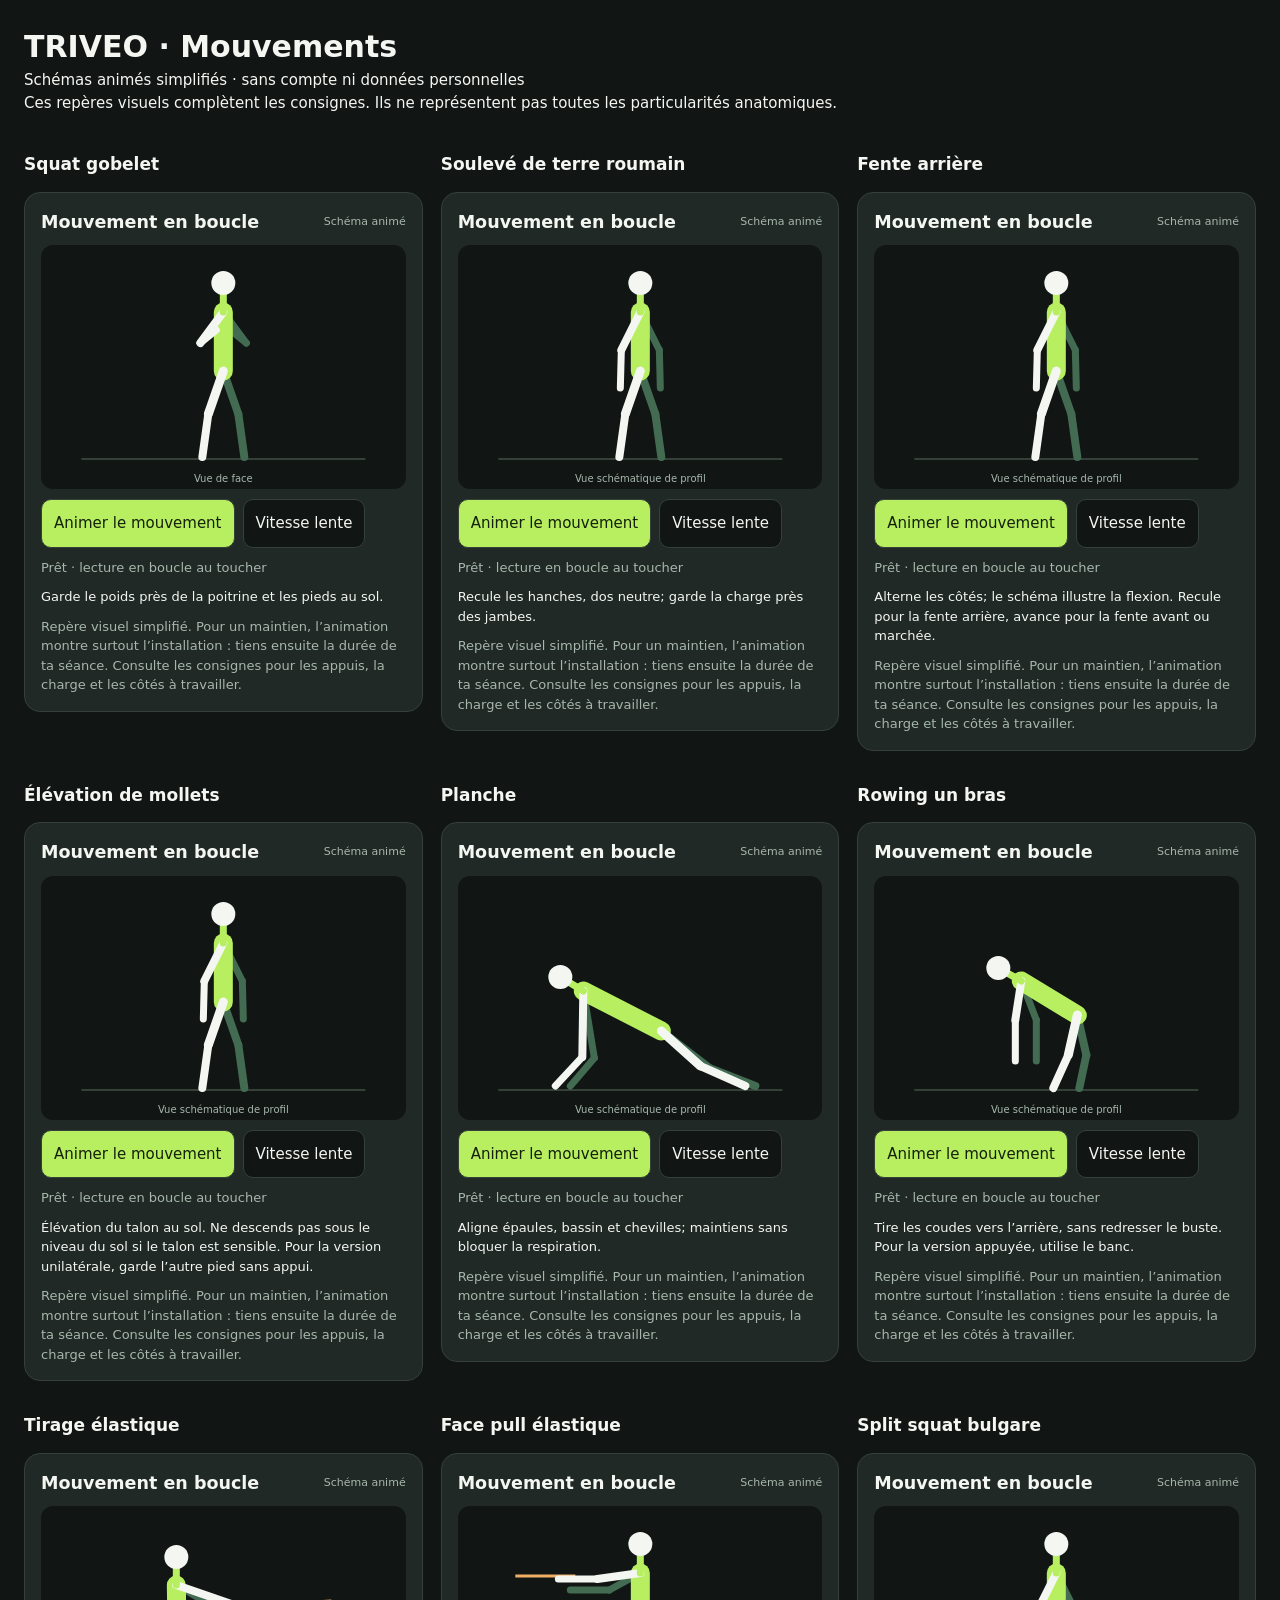
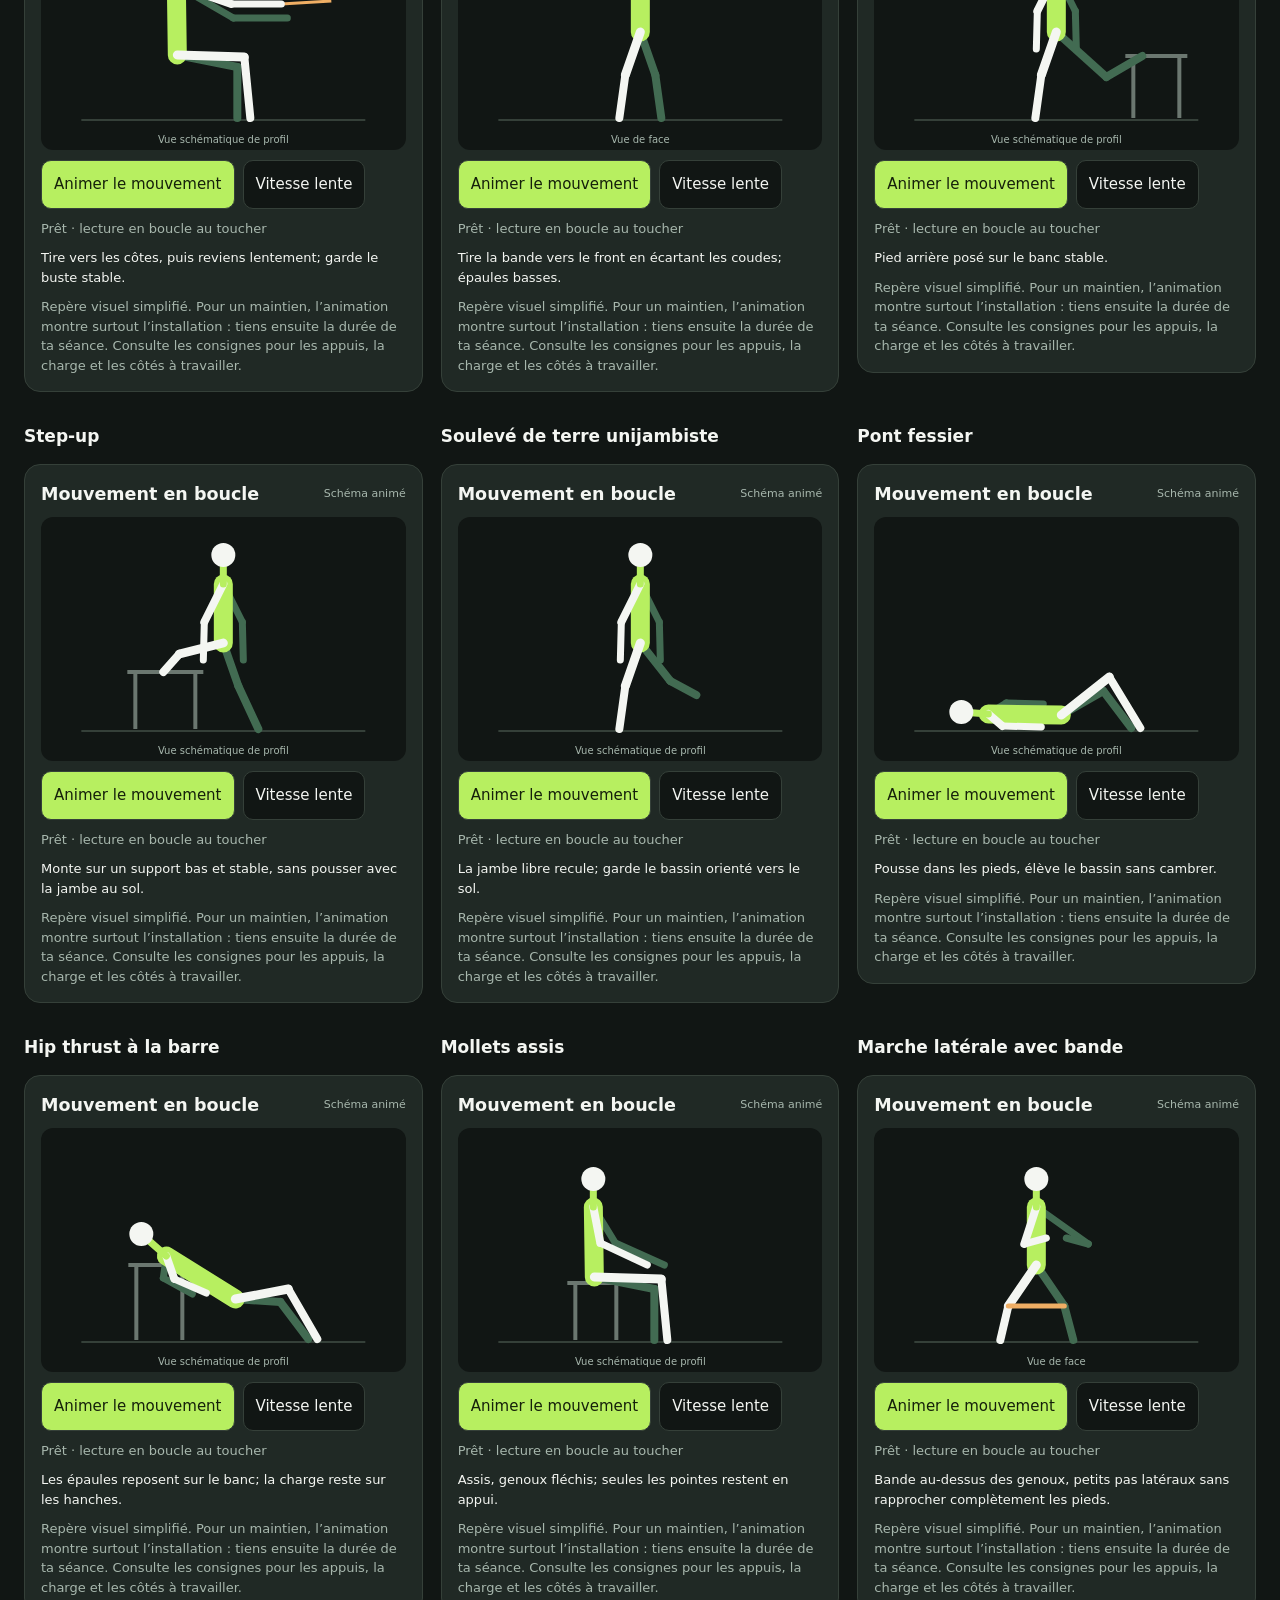
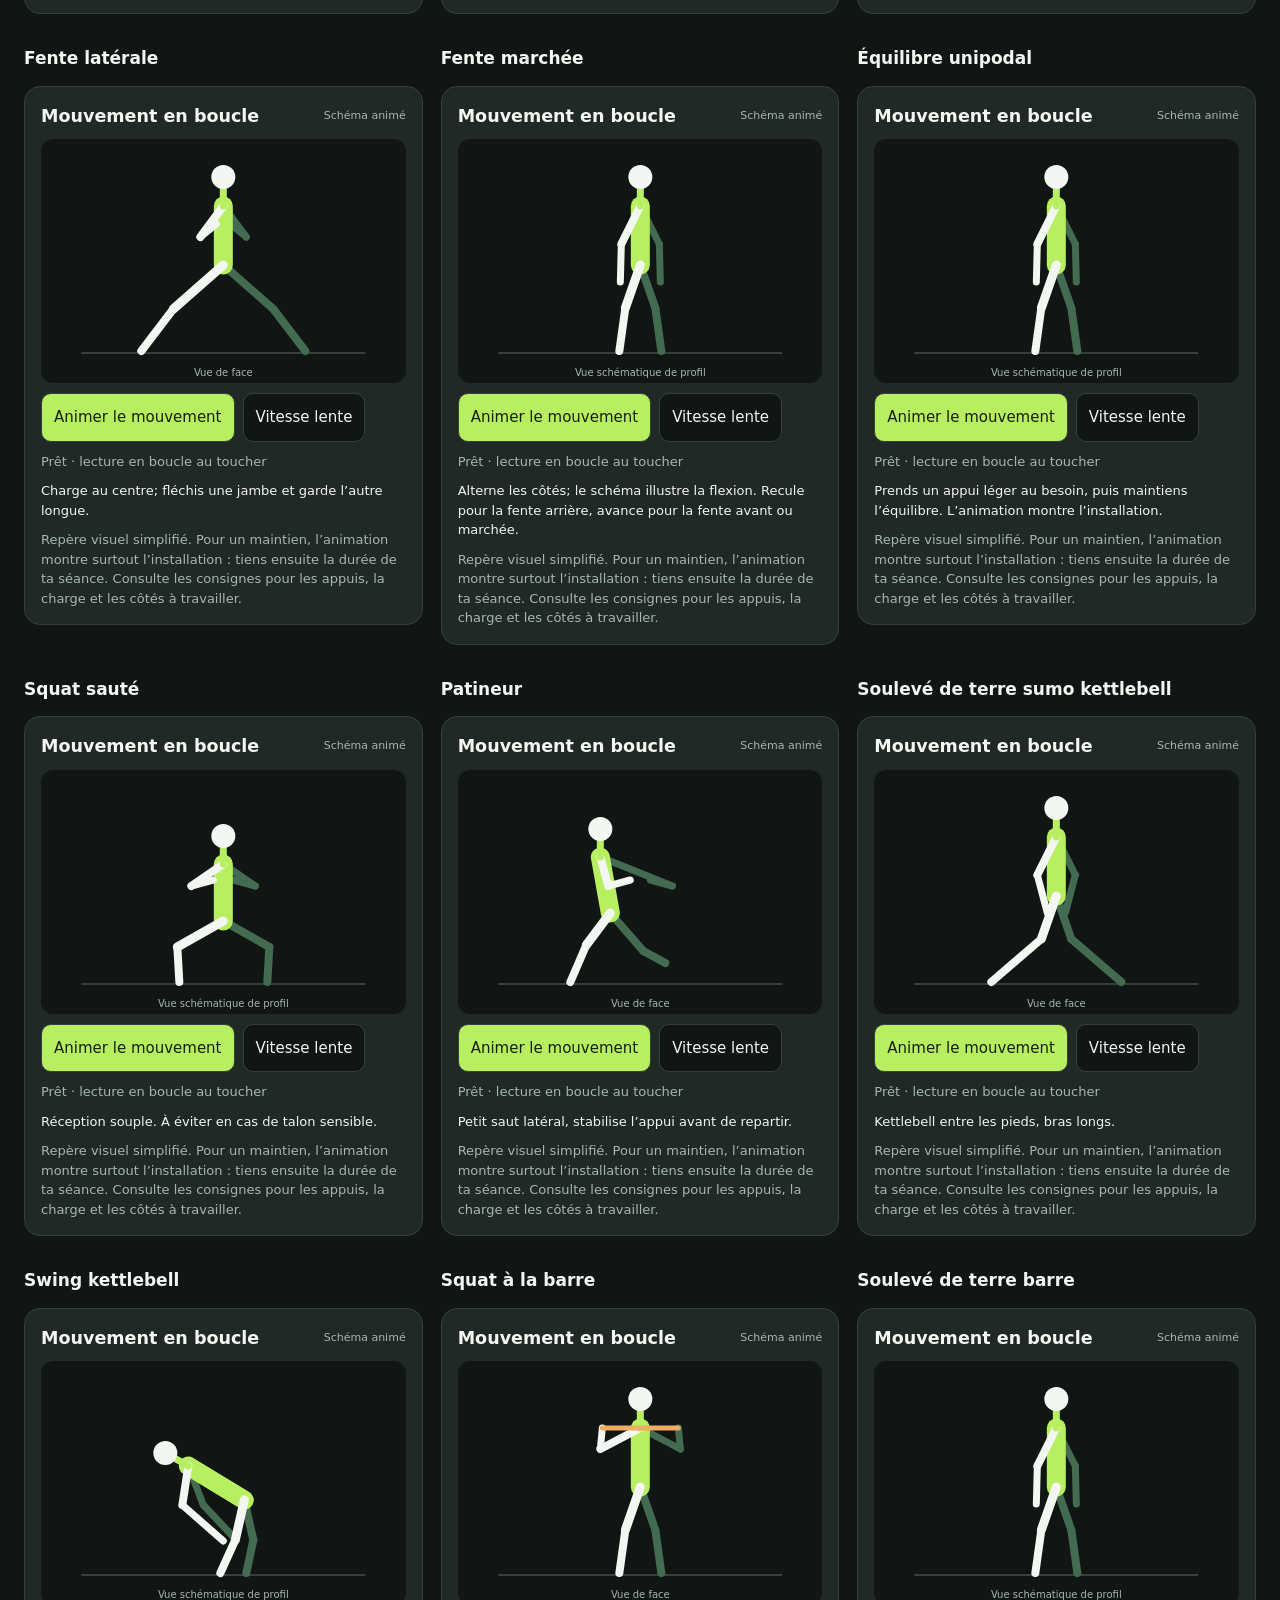
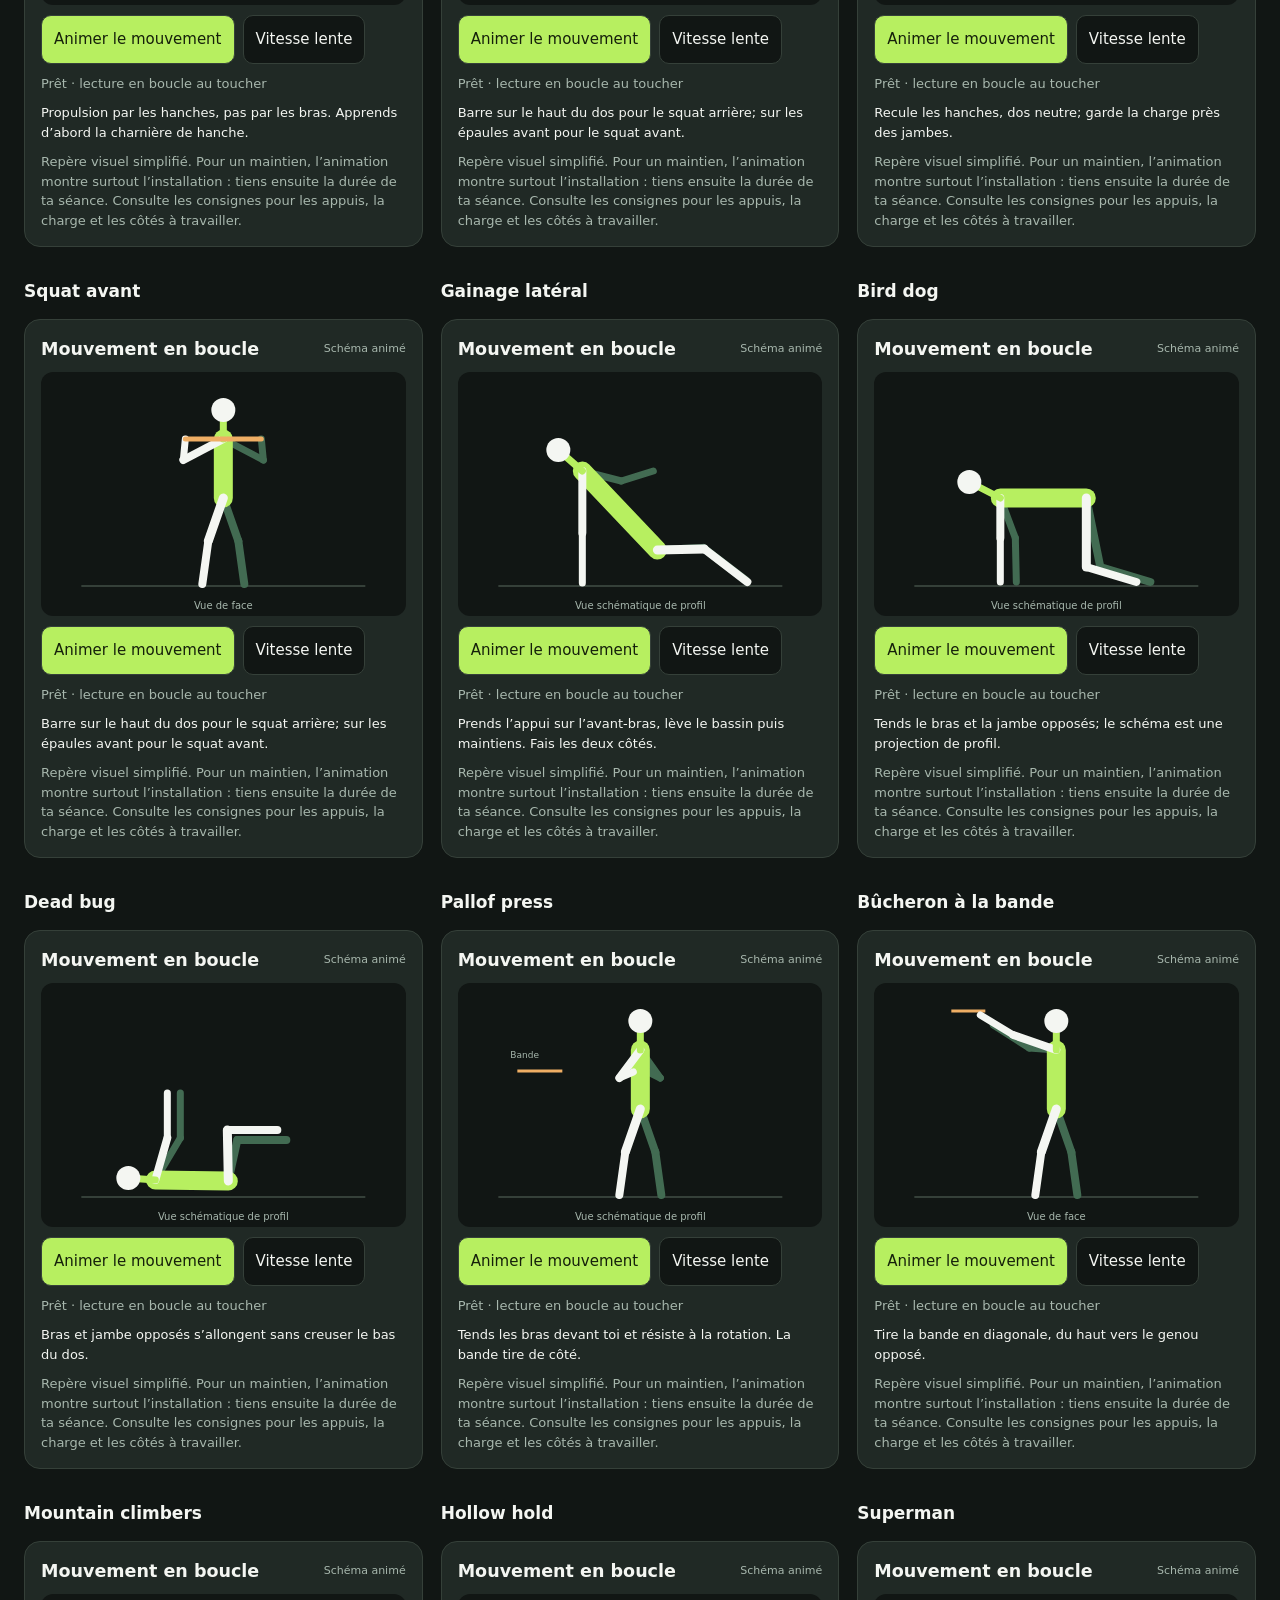
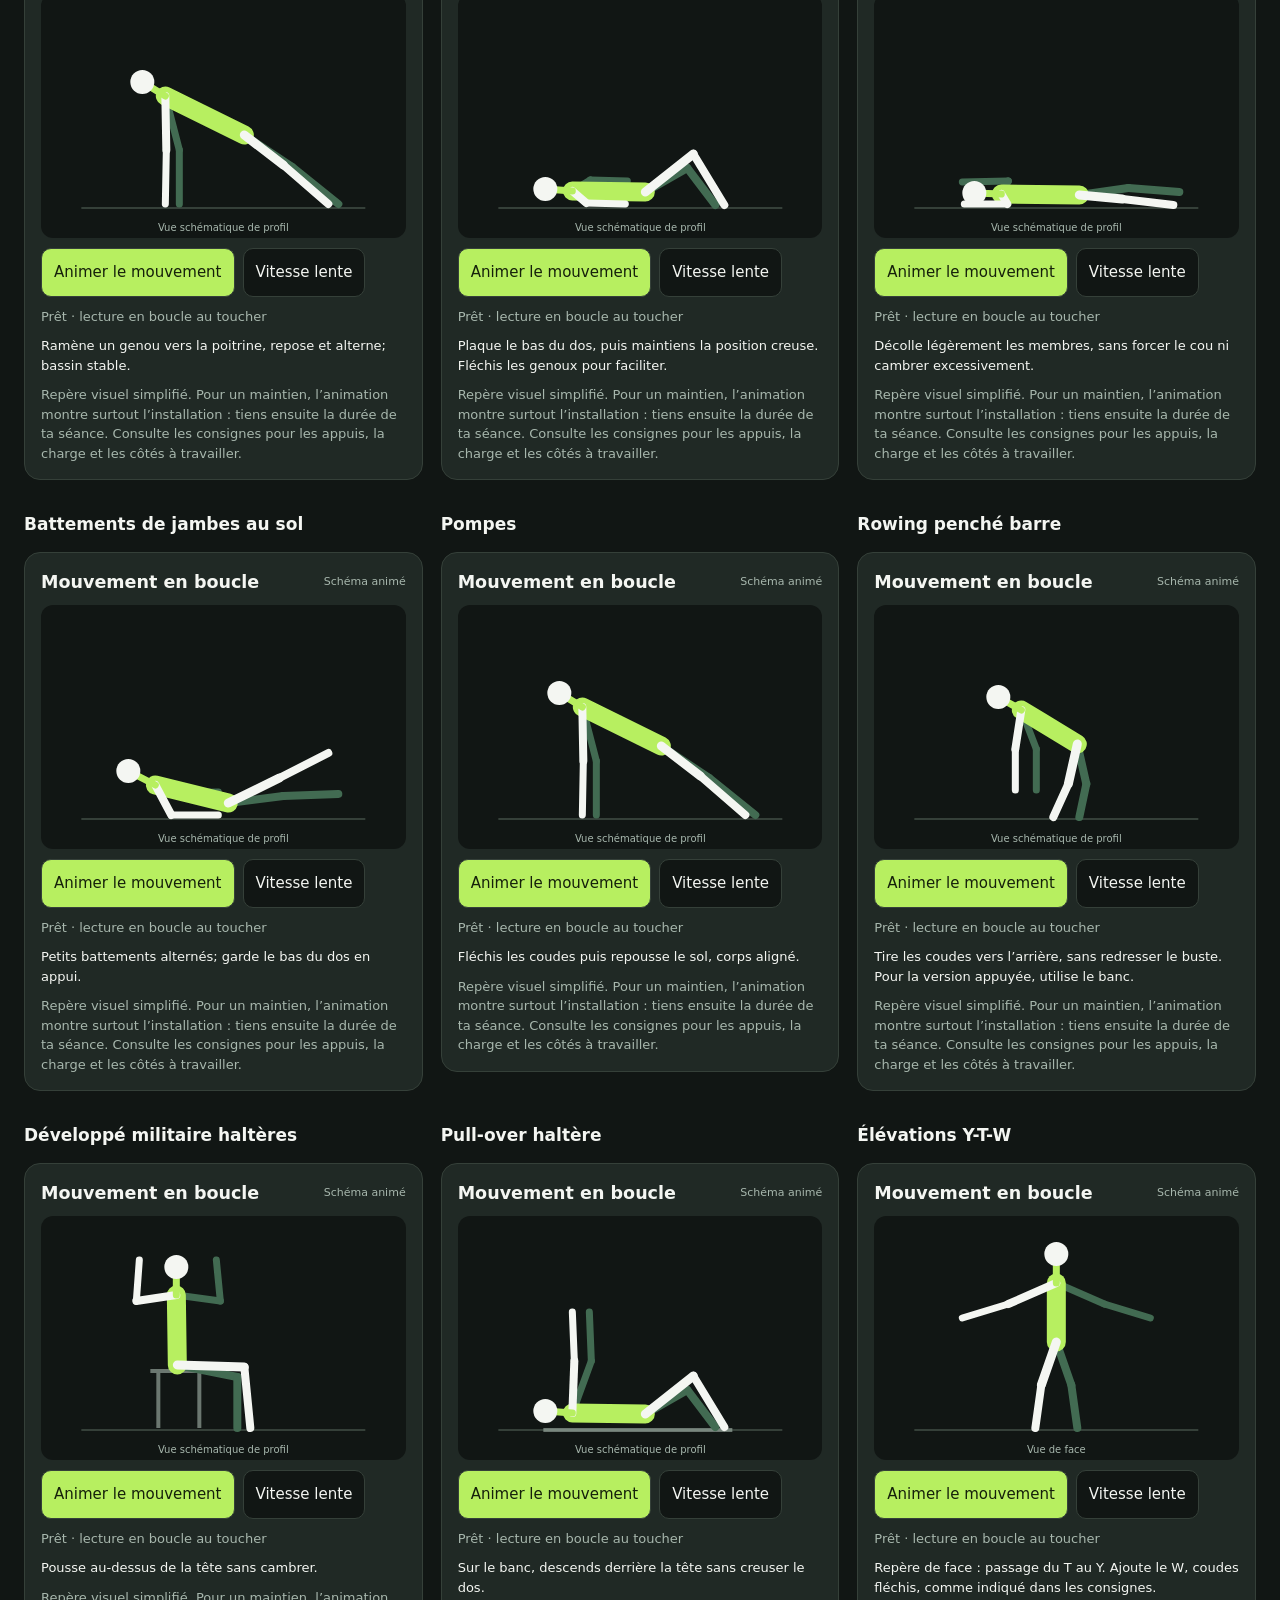
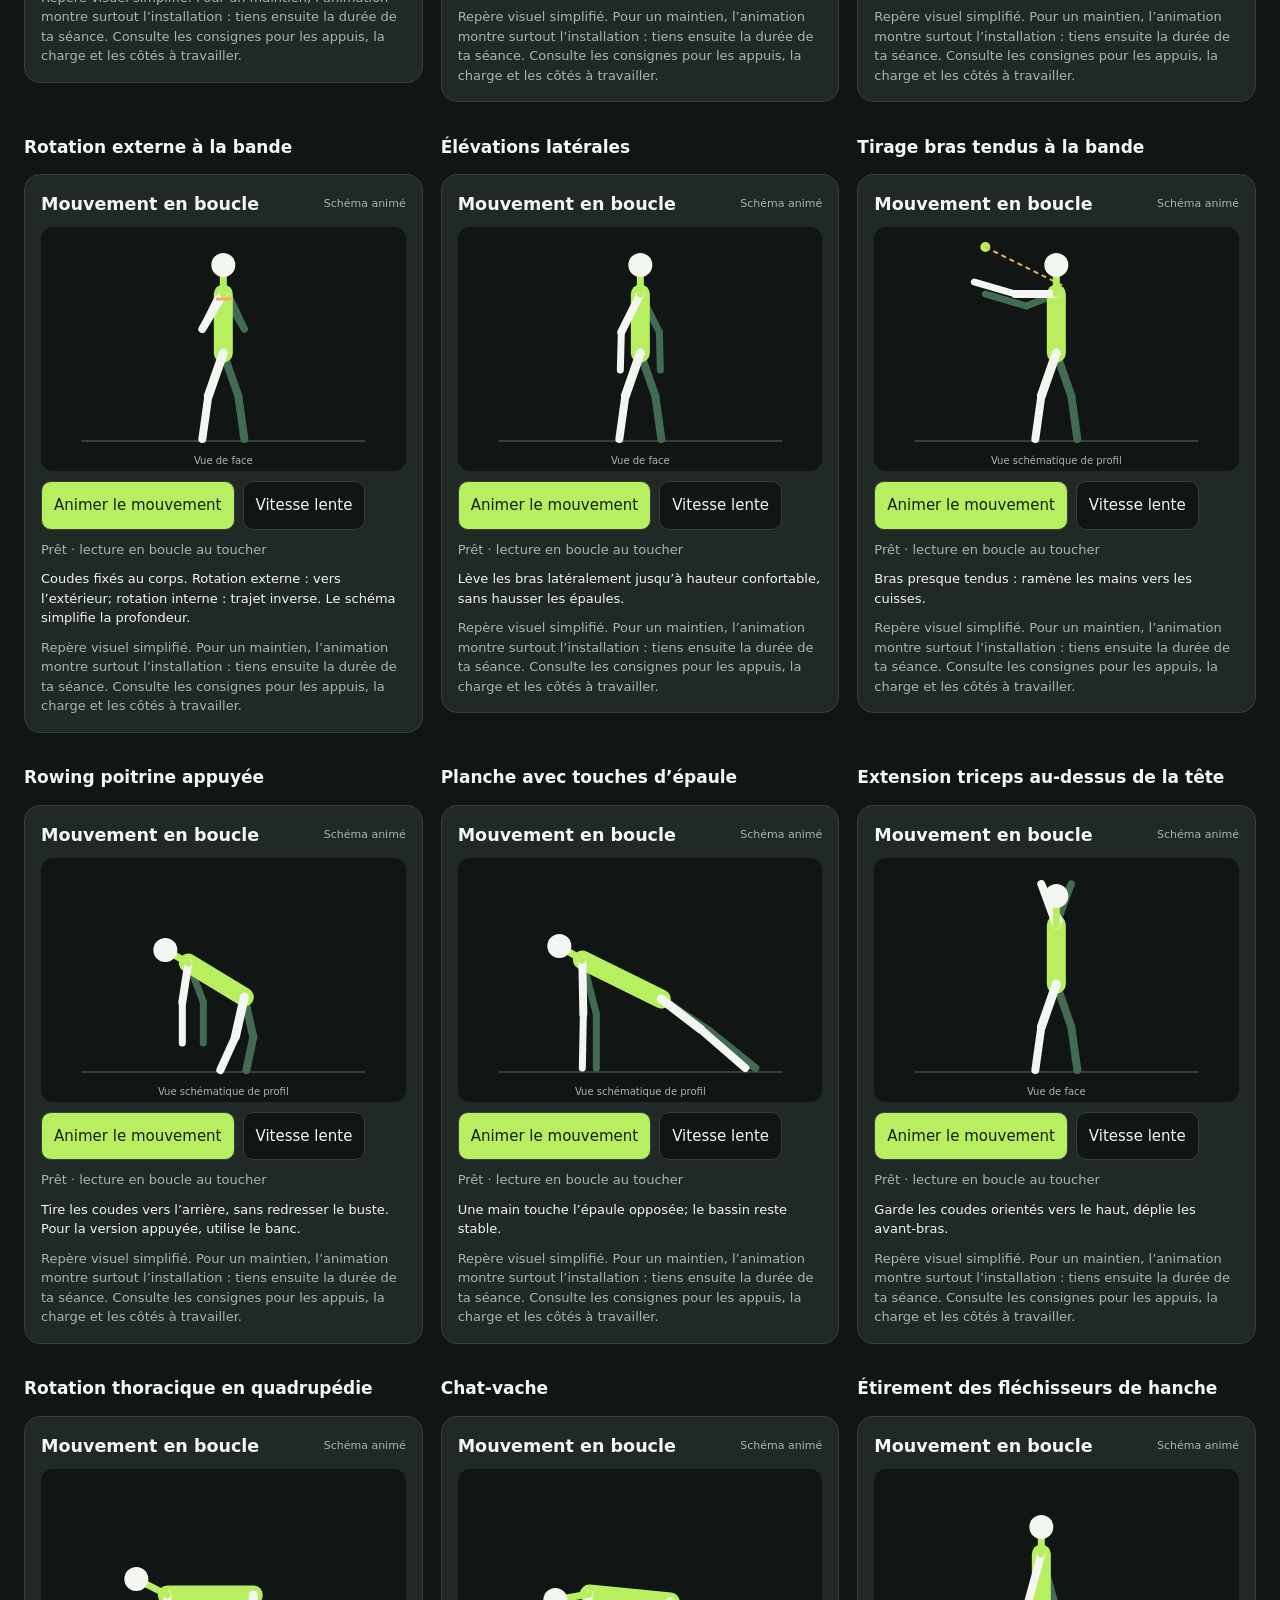
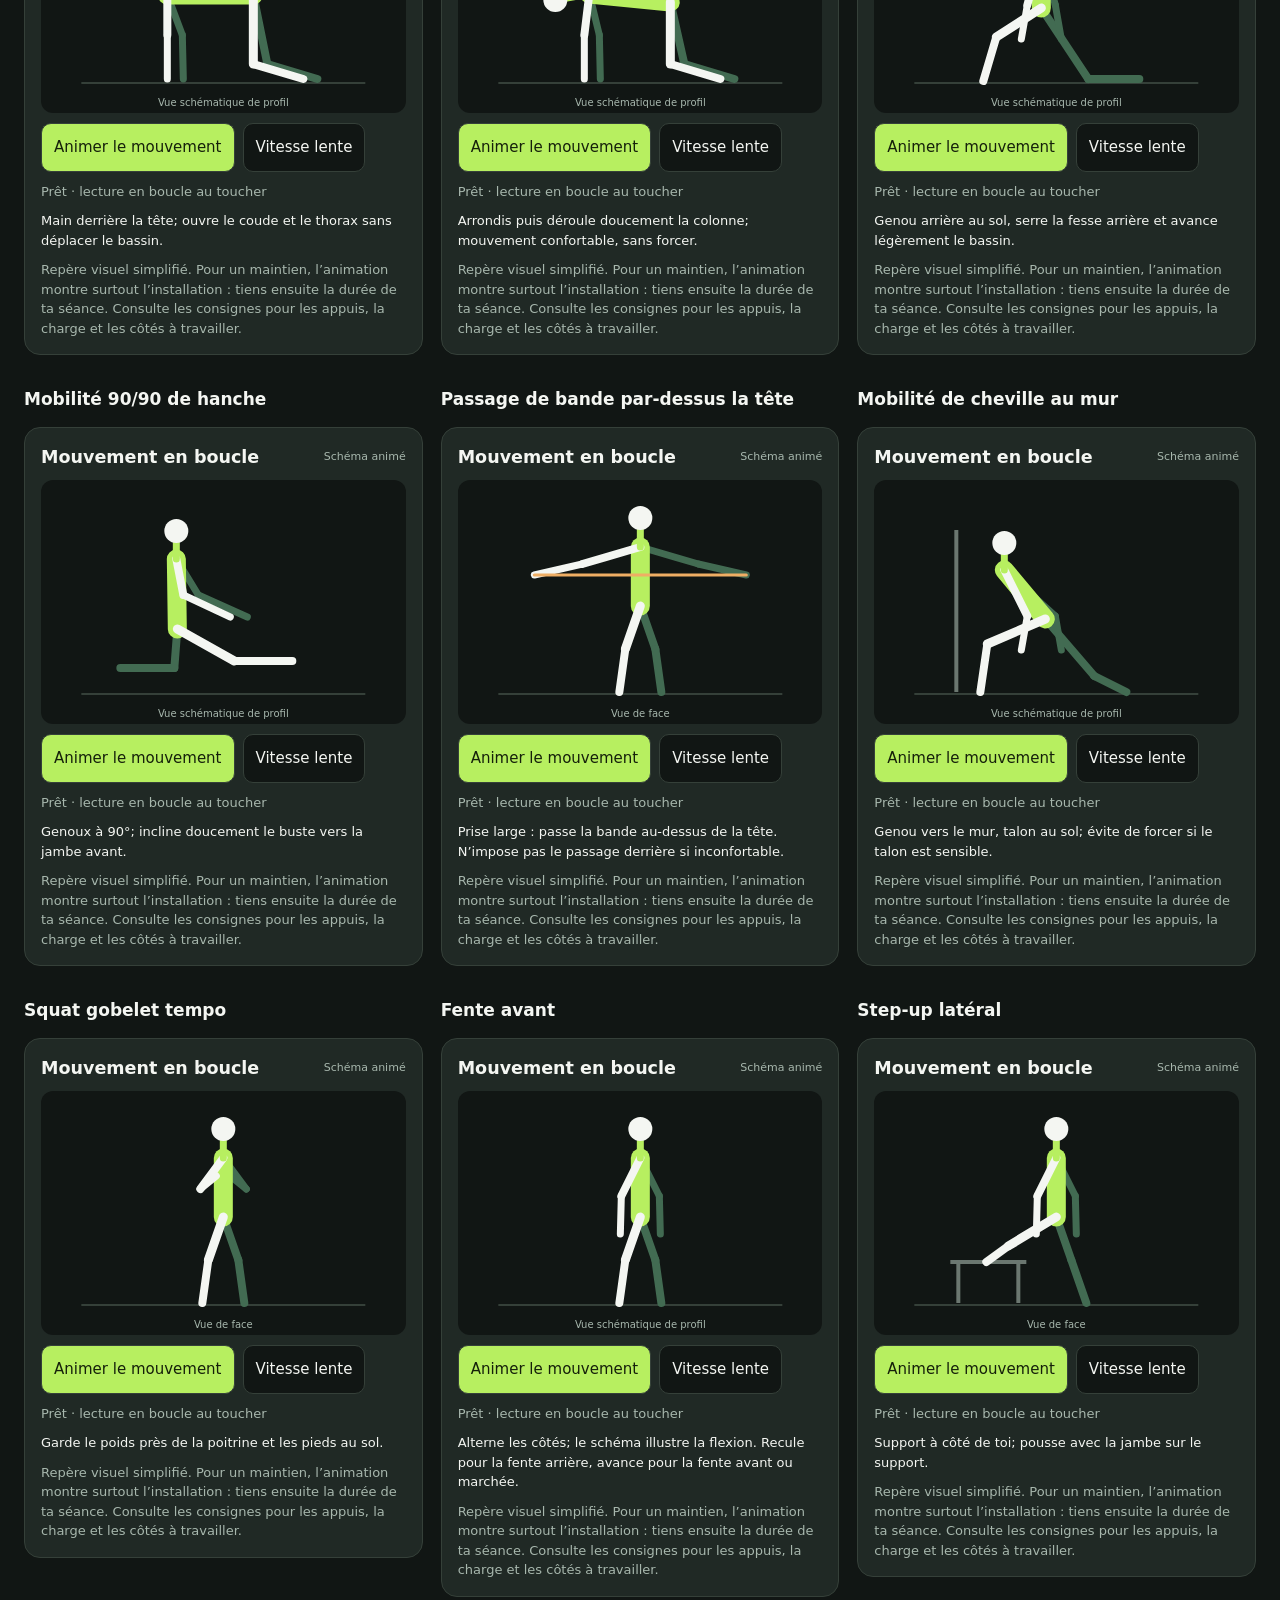
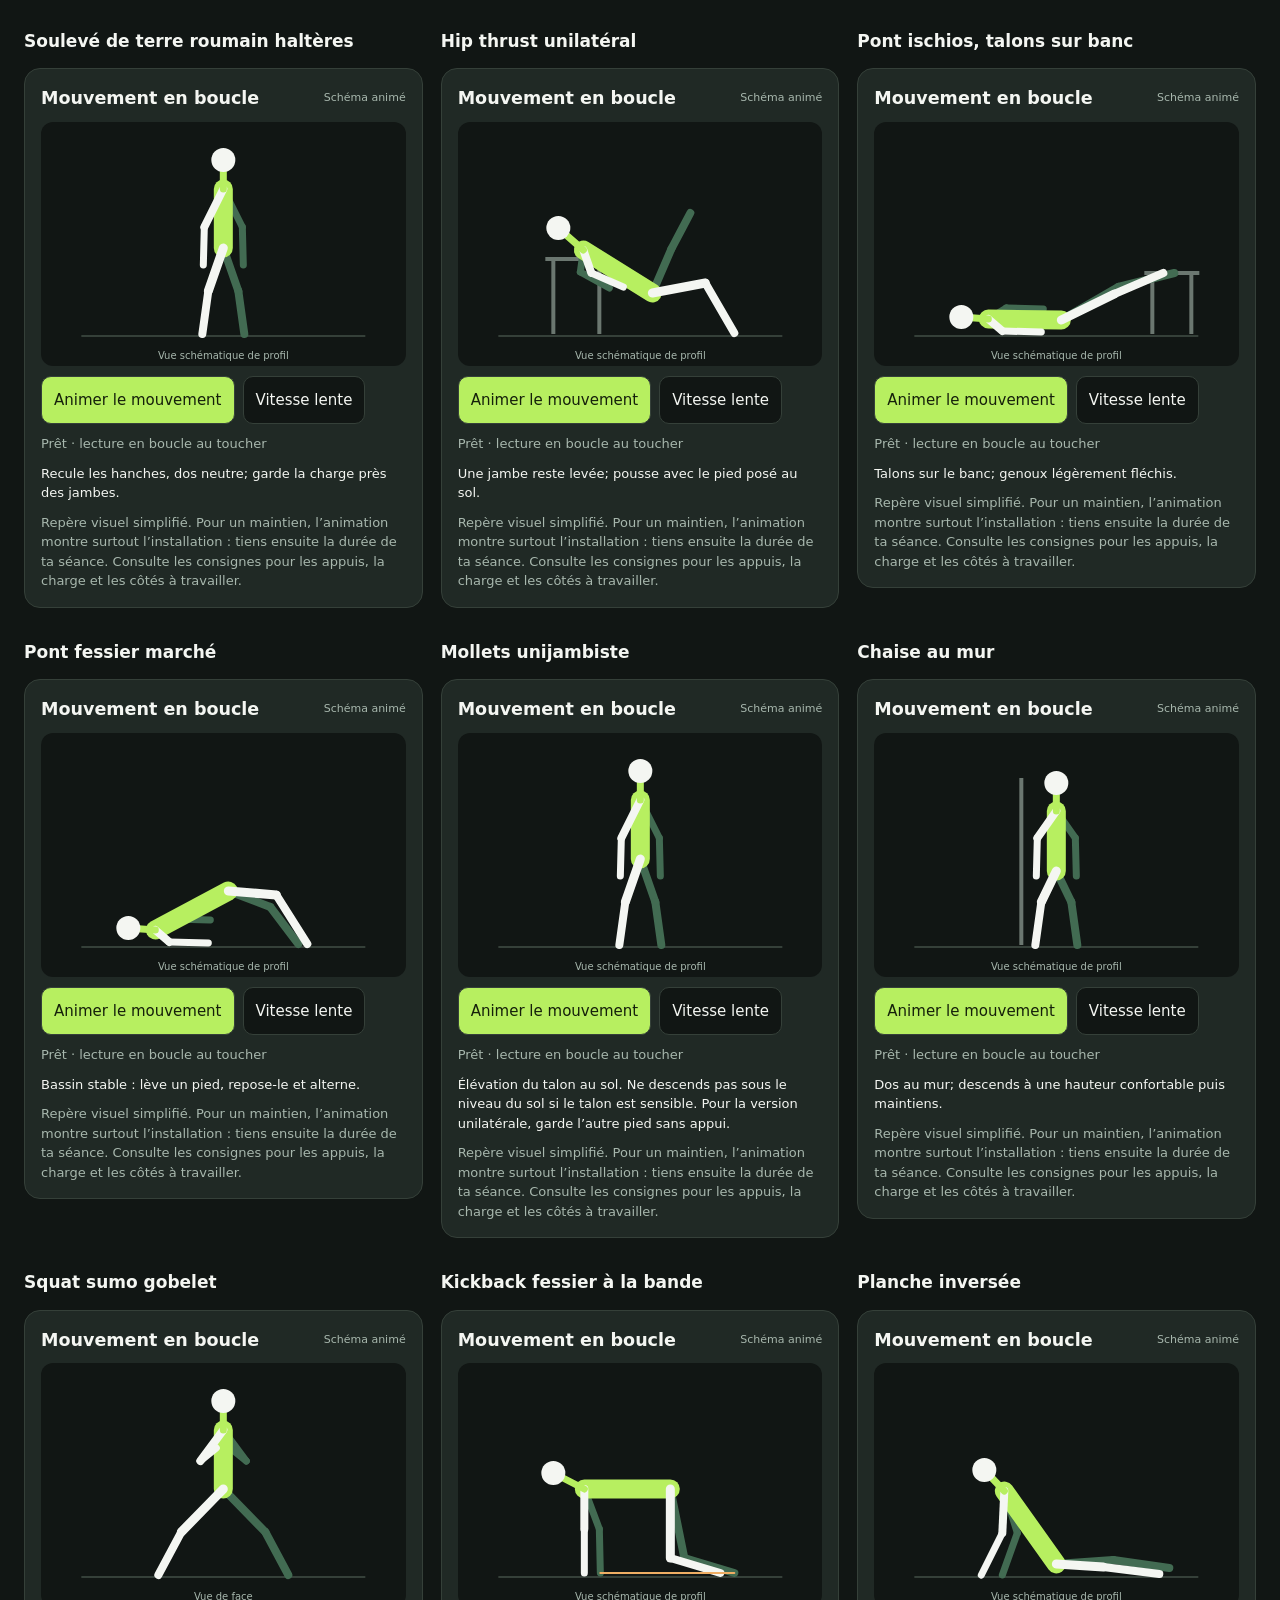
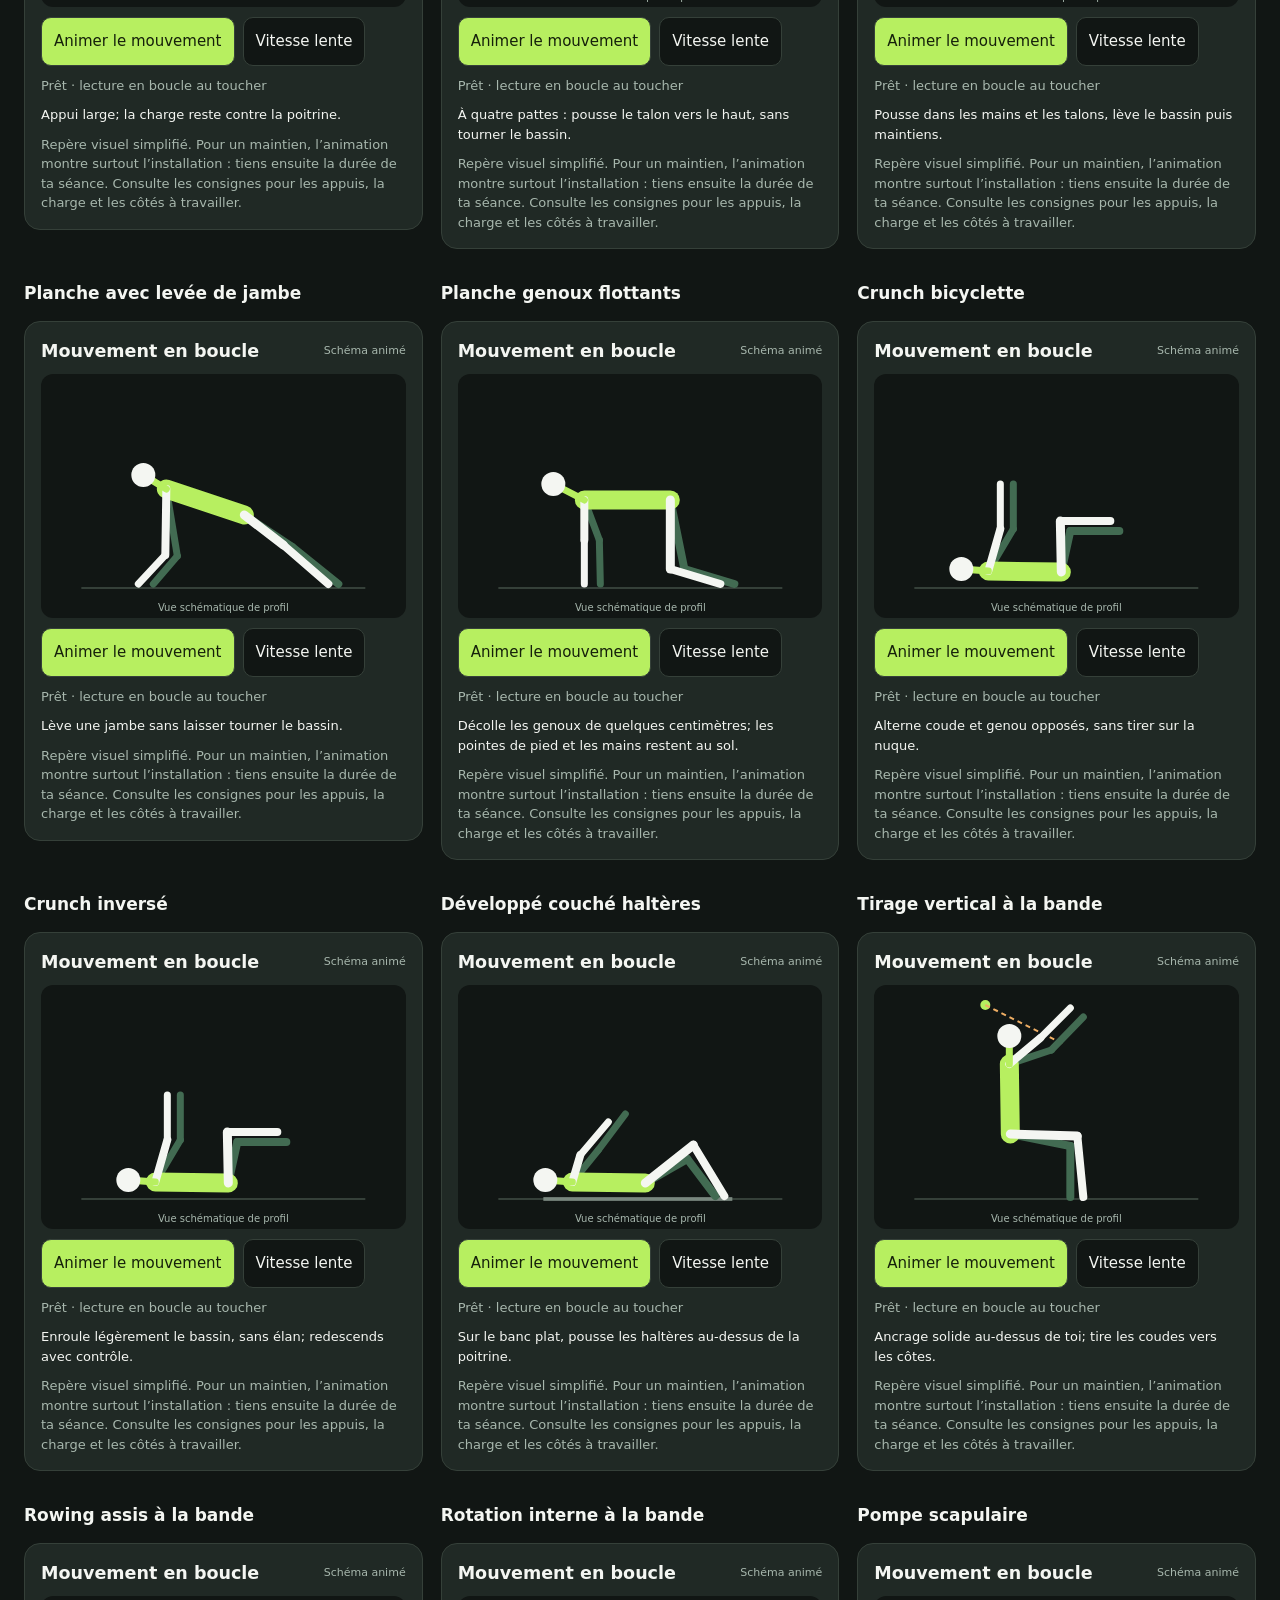
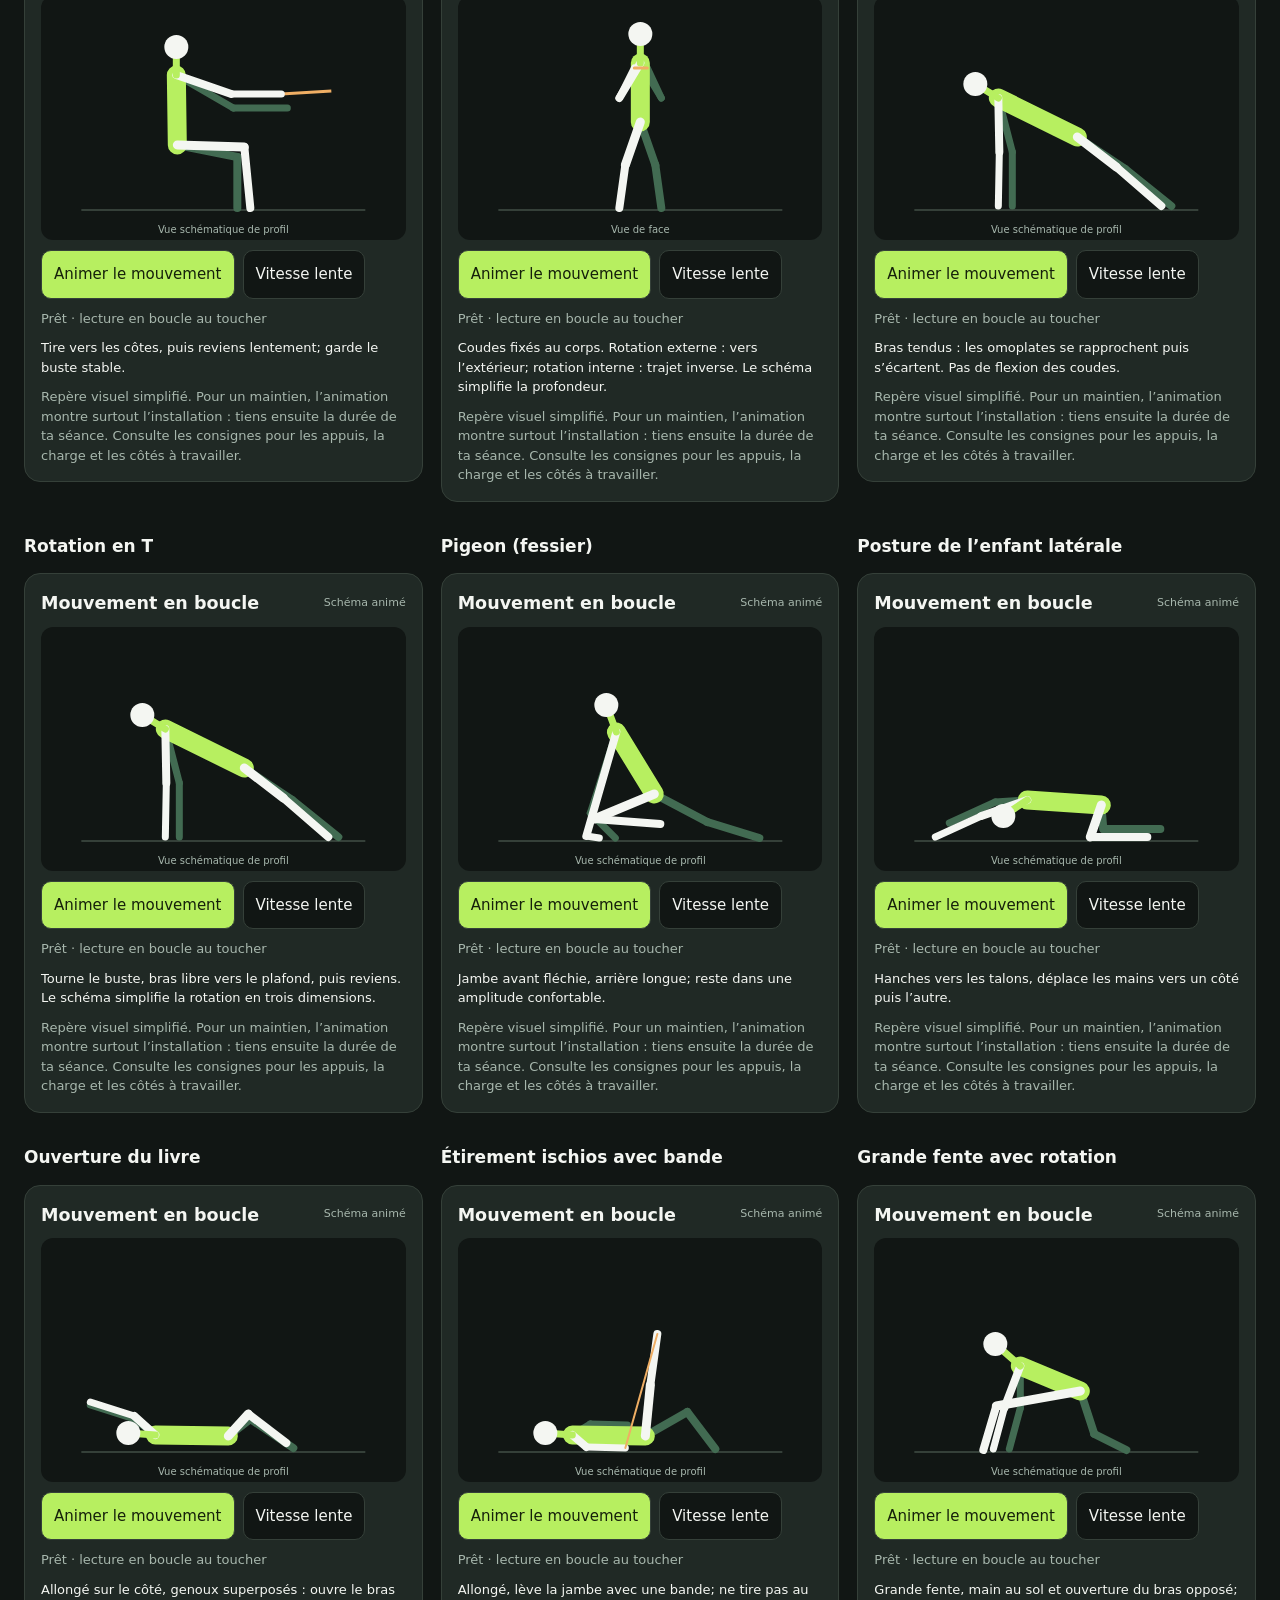
==== movement-preview.html @ 98bd2729 "Add movement catalogue for visual review" ====
<!doctype html><html lang="fr"><head><meta charset="utf-8"><meta name="viewport" content="width=device-width,initial-scale=1"><title>TRIVEO — Aperçu des mouvements</title><style>:root{--bg:#111614;--c2:#202925;--tx:#f4f6f2;--mu:#a7b7ad;--fg:#426b52;--ln:#354039;--ac:#b7ef60}*{box-sizing:border-box}body{background:var(--bg);color:var(--tx);font:15px/1.5 system-ui;margin:0;padding:24px}h1{margin:0}h2{font-size:17px}.grid{display:grid;grid-template-columns:repeat(auto-fit,minmax(min(100%,300px),1fr));gap:18px}.motion-box{border:1px solid var(--ln);background:var(--c2);padding:16px;border-radius:16px}.motion-svg{width:100%;height:244px;background:var(--bg);border-radius:12px}.row,.wr{display:flex;gap:8px;align-items:center;flex-wrap:wrap}.row{justify-content:space-between}.st{display:flex;flex-direction:column;gap:10px}.mu{color:var(--mu);font-size:13px}.tg{font-size:11px;color:var(--mu)}.btn{border:1px solid var(--ln);border-radius:10px;padding:12px;cursor:pointer;font:inherit;min-height:44px}.pri{background:var(--ac);color:#15200a}.sec{background:var(--bg);color:var(--tx)}h3,p{margin:0}header{margin-bottom:24px}section>p{font-size:13px}</style></head><body><header><h1>TRIVEO · Mouvements</h1><p>Schémas animés simplifiés · sans compte ni données personnelles</p><p>Ces repères visuels complètent les consignes. Ils ne représentent pas toutes les particularités anatomiques.</p></header><div class="grid" id="catalogue"></div><script src="./movement-animations.js"></script><script>const E={"sq": {"n": "Squat gobelet"}, "rdl": {"n": "Soulevé de terre roumain"}, "fa": {"n": "Fente arrière"}, "mo": {"n": "Élévation de mollets"}, "pl": {"n": "Planche"}, "ro": {"n": "Rowing un bras"}, "el": {"n": "Tirage élastique"}, "fp": {"n": "Face pull élastique"}, "sbul": {"n": "Split squat bulgare"}, "stup": {"n": "Step-up"}, "rdu": {"n": "Soulevé de terre unijambiste"}, "pfe": {"n": "Pont fessier"}, "hth": {"n": "Hip thrust à la barre"}, "mos": {"n": "Mollets assis"}, "mlb": {"n": "Marche latérale avec bande"}, "fl": {"n": "Fente latérale"}, "fm": {"n": "Fente marchée"}, "eu": {"n": "Équilibre unipodal"}, "ssa": {"n": "Squat sauté"}, "pat": {"n": "Patineur"}, "sum": {"n": "Soulevé de terre sumo kettlebell"}, "sw": {"n": "Swing kettlebell"}, "sqb": {"n": "Squat à la barre"}, "dlc": {"n": "Soulevé de terre barre"}, "sqa": {"n": "Squat avant"}, "gl": {"n": "Gainage latéral"}, "bd": {"n": "Bird dog"}, "db": {"n": "Dead bug"}, "pp": {"n": "Pallof press"}, "wc": {"n": "Bûcheron à la bande"}, "mc": {"n": "Mountain climbers"}, "hh": {"n": "Hollow hold"}, "sup": {"n": "Superman"}, "fk": {"n": "Battements de jambes au sol"}, "pom": {"n": "Pompes"}, "rpb": {"n": "Rowing penché barre"}, "dmi": {"n": "Développé militaire haltères"}, "po": {"n": "Pull-over haltère"}, "ytw": {"n": "Élévations Y-T-W"}, "reb": {"n": "Rotation externe à la bande"}, "elt": {"n": "Élévations latérales"}, "tbt": {"n": "Tirage bras tendus à la bande"}, "rpa": {"n": "Rowing poitrine appuyée"}, "pst": {"n": "Planche avec touches d’épaule"}, "tri": {"n": "Extension triceps au-dessus de la tête"}, "tt": {"n": "Rotation thoracique en quadrupédie"}, "cv": {"n": "Chat-vache"}, "fh": {"n": "Étirement des fléchisseurs de hanche"}, "hip": {"n": "Mobilité 90/90 de hanche"}, "pt": {"n": "Passage de bande par-dessus la tête"}, "che": {"n": "Mobilité de cheville au mur"}, "sqt": {"n": "Squat gobelet tempo"}, "fav": {"n": "Fente avant"}, "lsu": {"n": "Step-up latéral"}, "rdh": {"n": "Soulevé de terre roumain haltères"}, "hu": {"n": "Hip thrust unilatéral"}, "cig": {"n": "Pont ischios, talons sur banc"}, "pfm": {"n": "Pont fessier marché"}, "mou": {"n": "Mollets unijambiste"}, "wsit": {"n": "Chaise au mur"}, "sgs": {"n": "Squat sumo gobelet"}, "gkb": {"n": "Kickback fessier à la bande"}, "rpl": {"n": "Planche inversée"}, "plj": {"n": "Planche avec levée de jambe"}, "bch": {"n": "Planche genoux flottants"}, "bic": {"n": "Crunch bicyclette"}, "cri": {"n": "Crunch inversé"}, "dcb": {"n": "Développé couché haltères"}, "tvb": {"n": "Tirage vertical à la bande"}, "rba": {"n": "Rowing assis à la bande"}, "rib": {"n": "Rotation interne à la bande"}, "sps": {"n": "Pompe scapulaire"}, "tro": {"n": "Rotation en T"}, "pig": {"n": "Pigeon (fessier)"}, "enf": {"n": "Posture de l’enfant latérale"}, "liv": {"n": "Ouverture du livre"}, "isb": {"n": "Étirement ischios avec bande"}, "wgs": {"n": "Grande fente avec rotation"}, "emm": {"n": "Étirement des mollets au mur"}, "epc": {"n": "Étirement des pectoraux au cadre de porte"}, "wip": {"n": "Essuie-glace de hanche"}};const esc=s=>String(s).replace(/[&<>"']/g,c=>({'&':'&amp;','<':'&lt;','>':'&gt;','"':'&quot;',"'":'&#39;'}[c]));document.getElementById('catalogue').innerHTML=Object.keys(E).map(k=>'<article><h2>'+esc(E[k].n)+'</h2>'+motionDiagram(k)+'</article>').join('');</script></body></html>
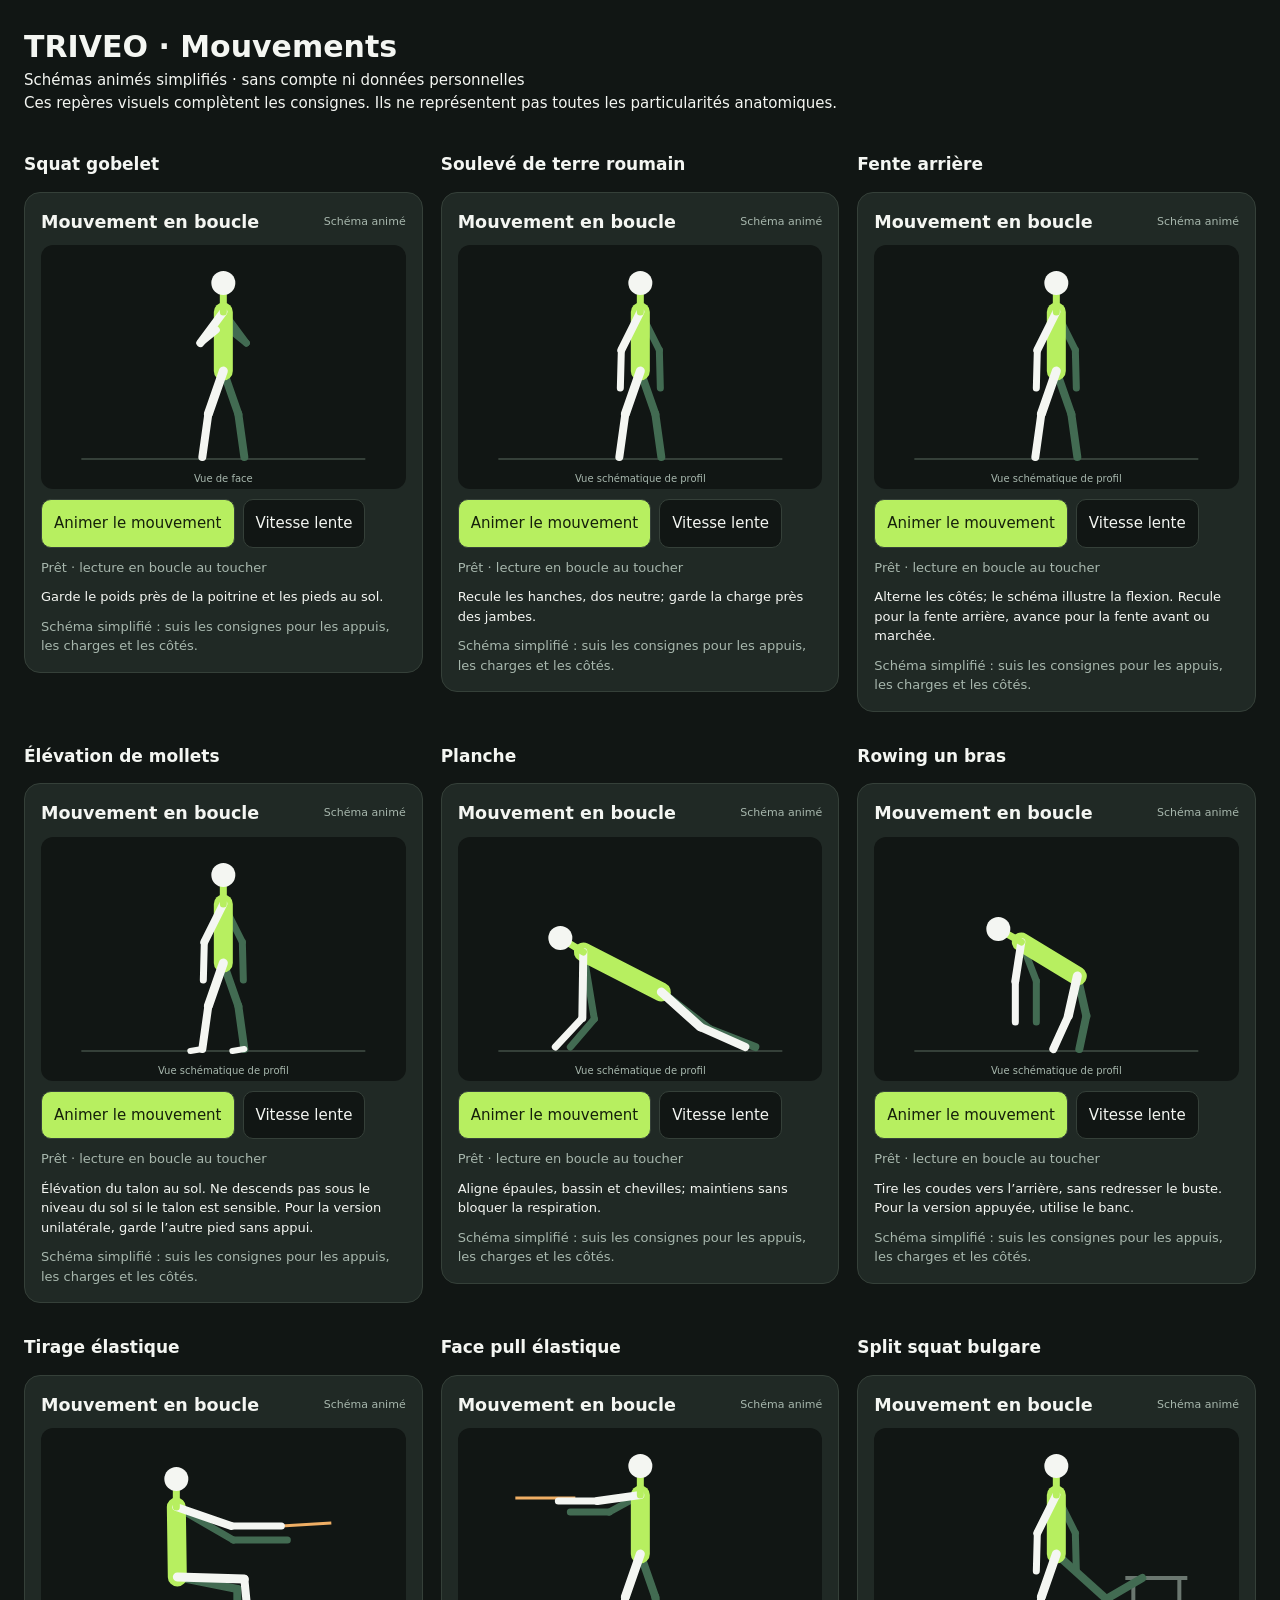
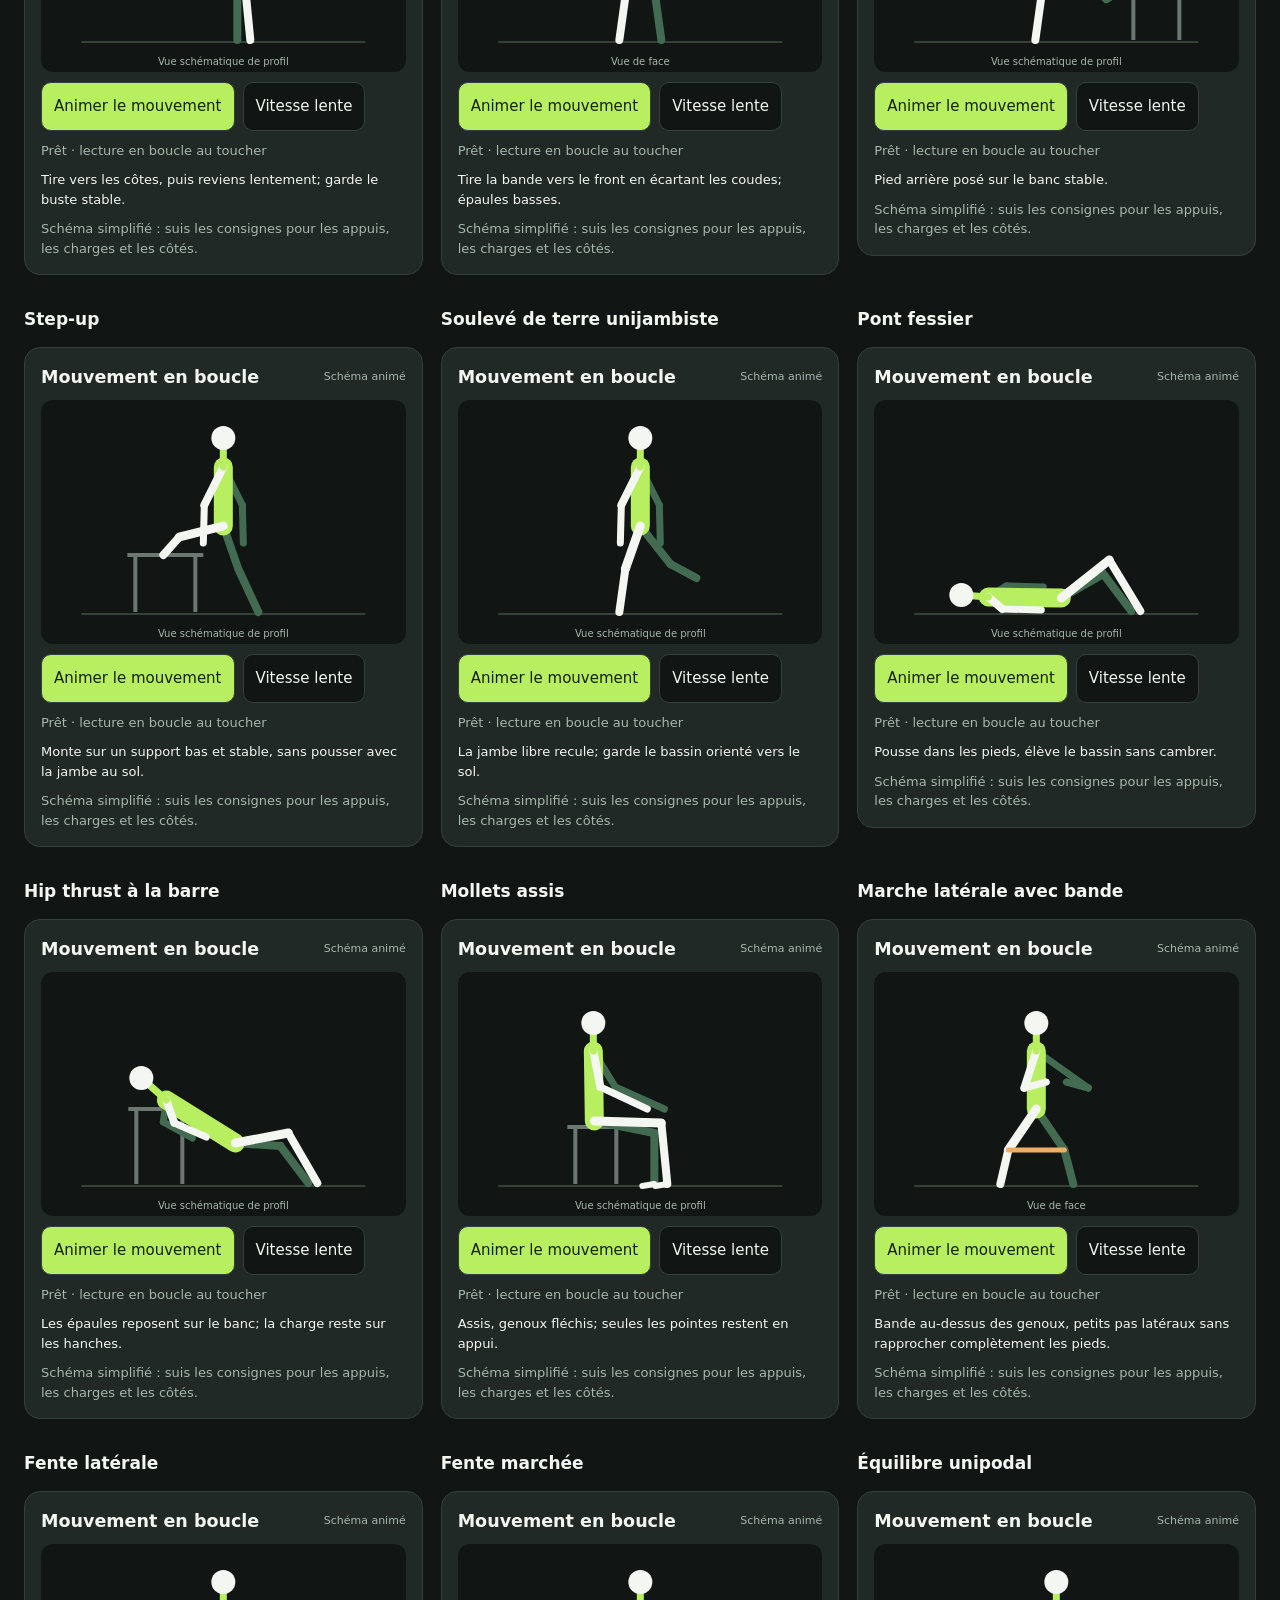
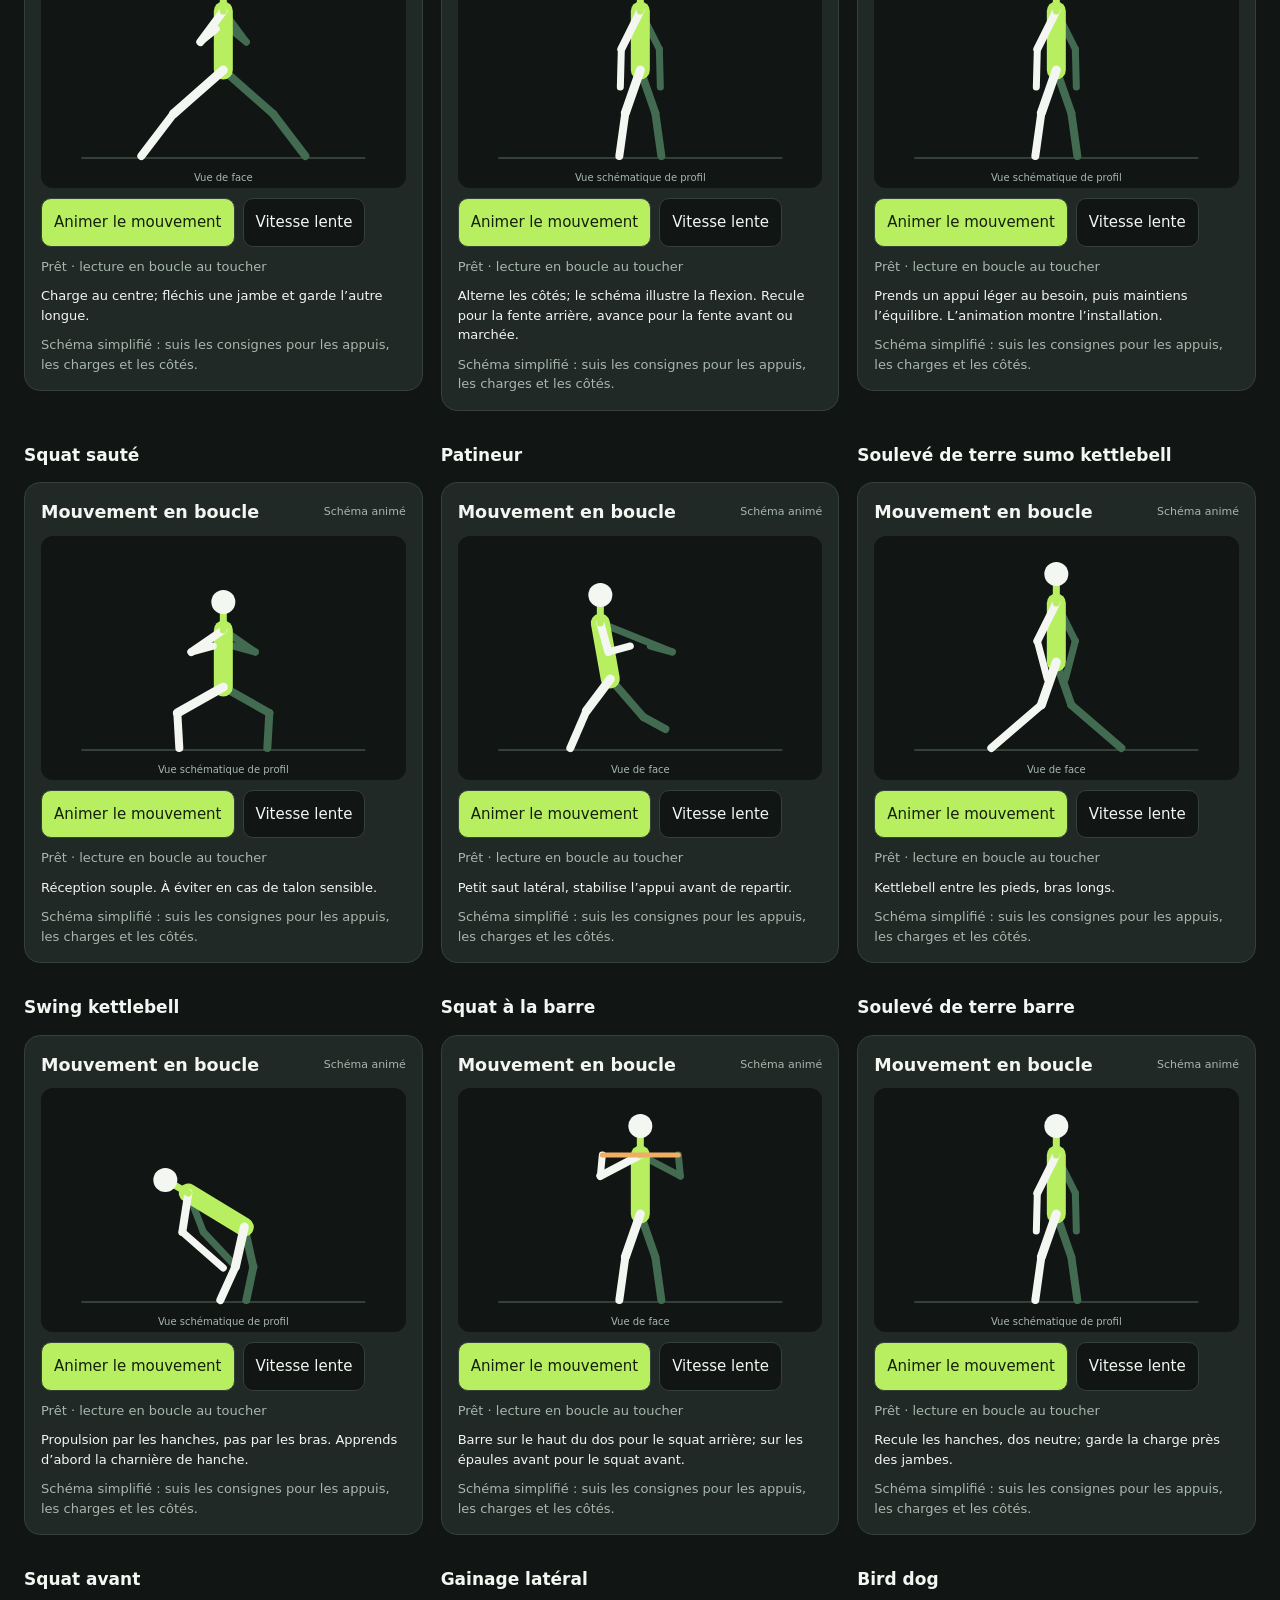
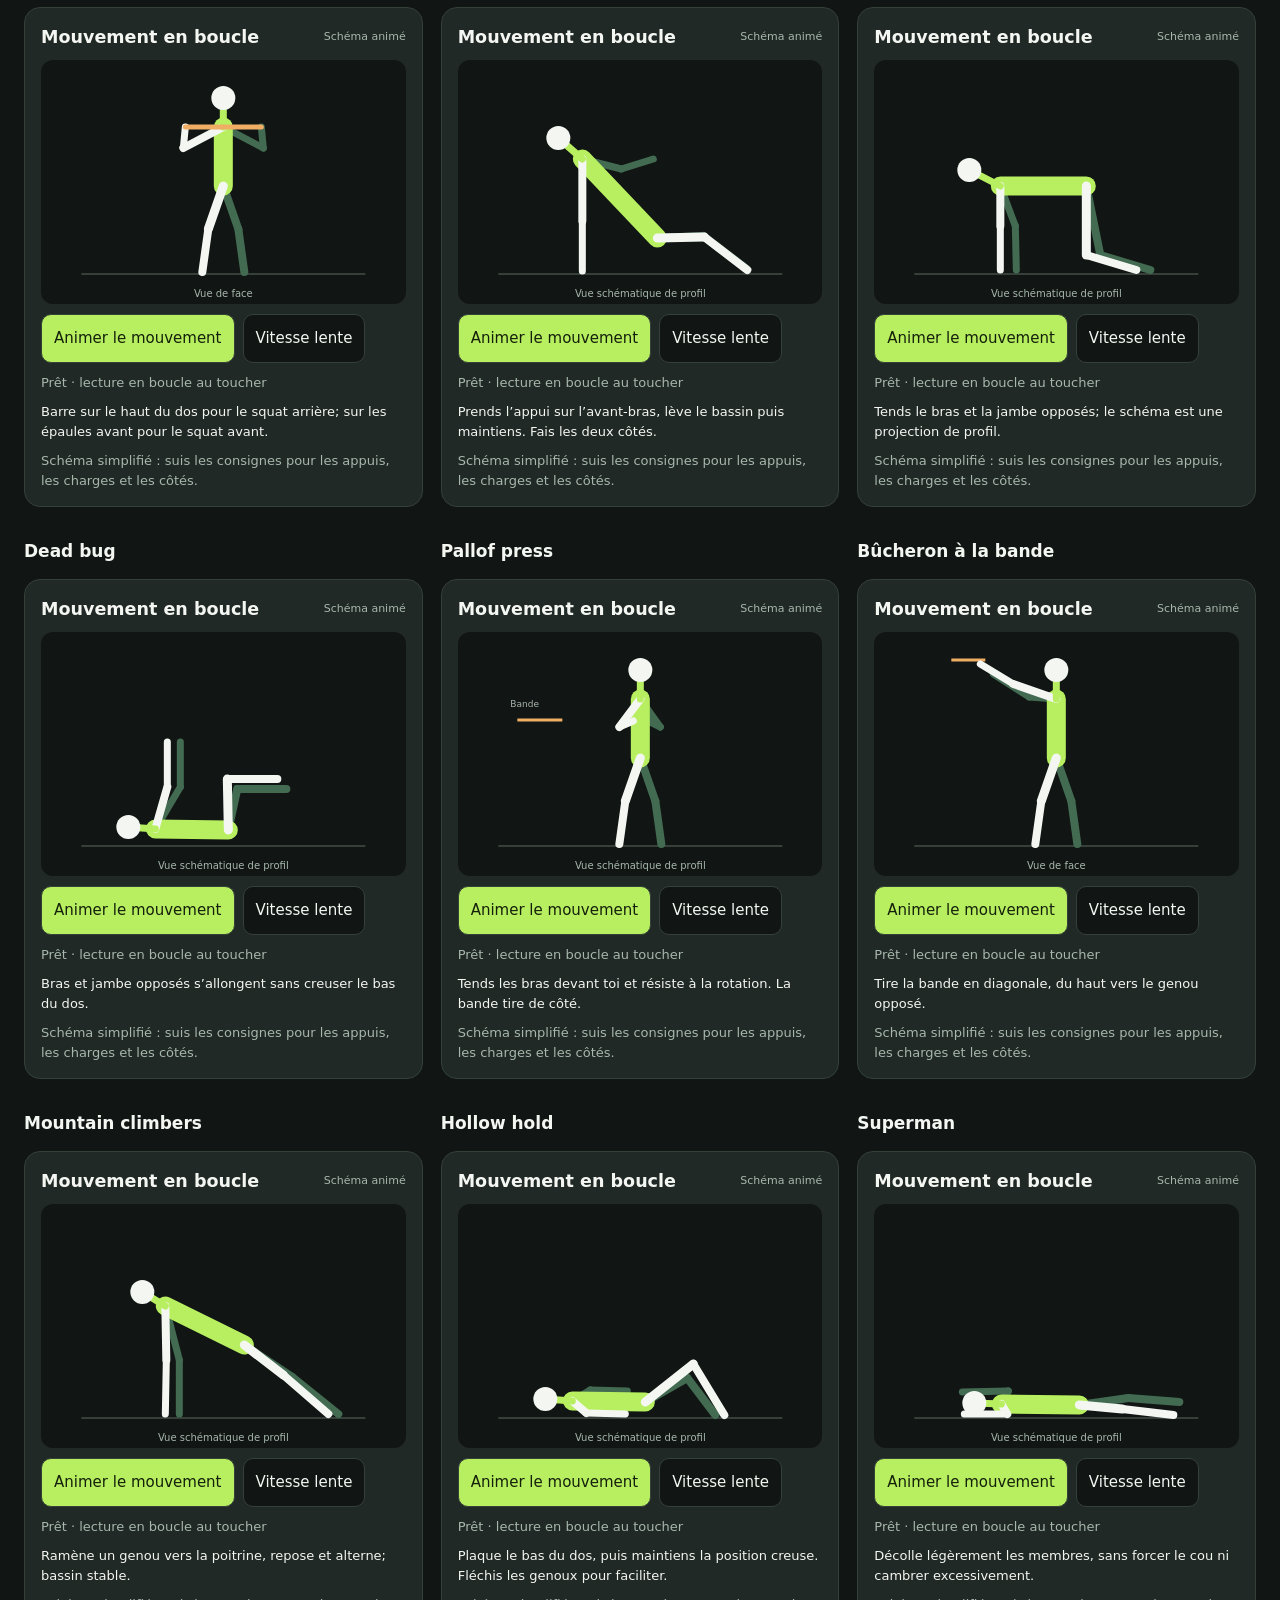
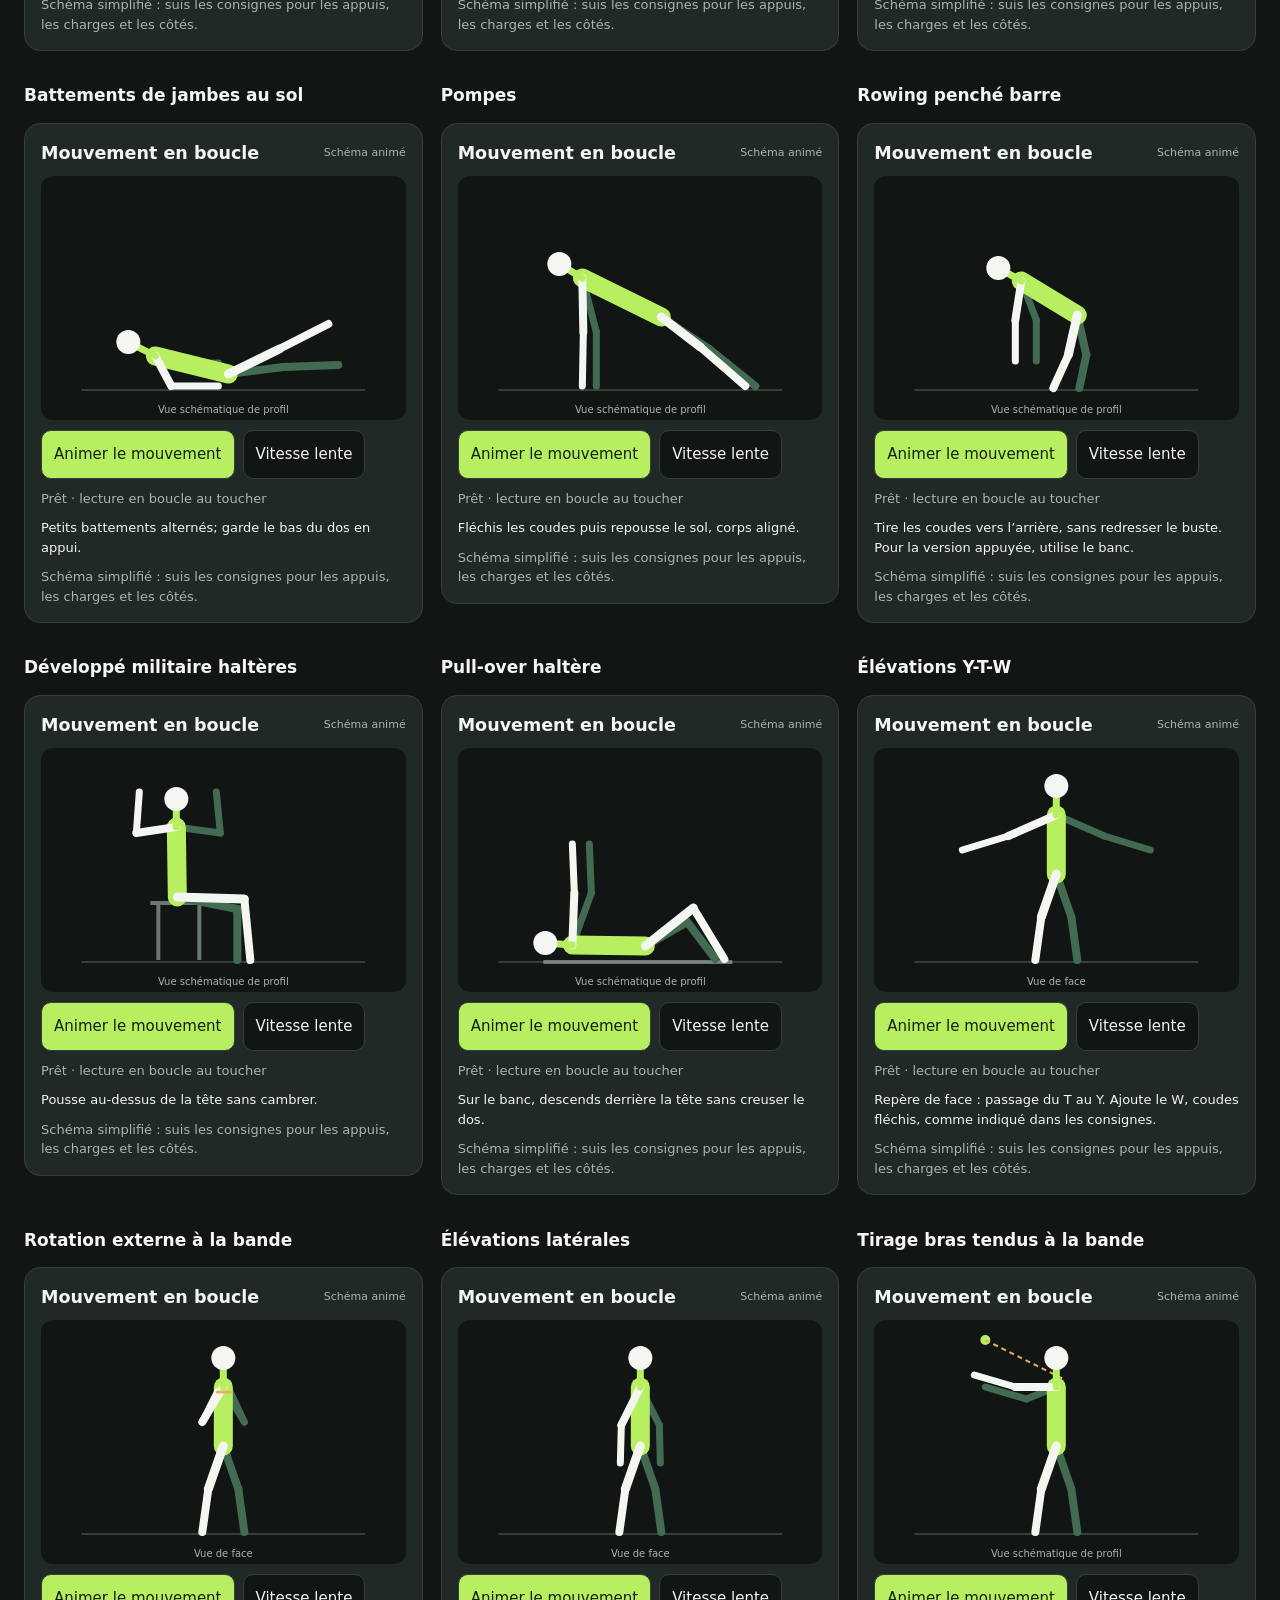
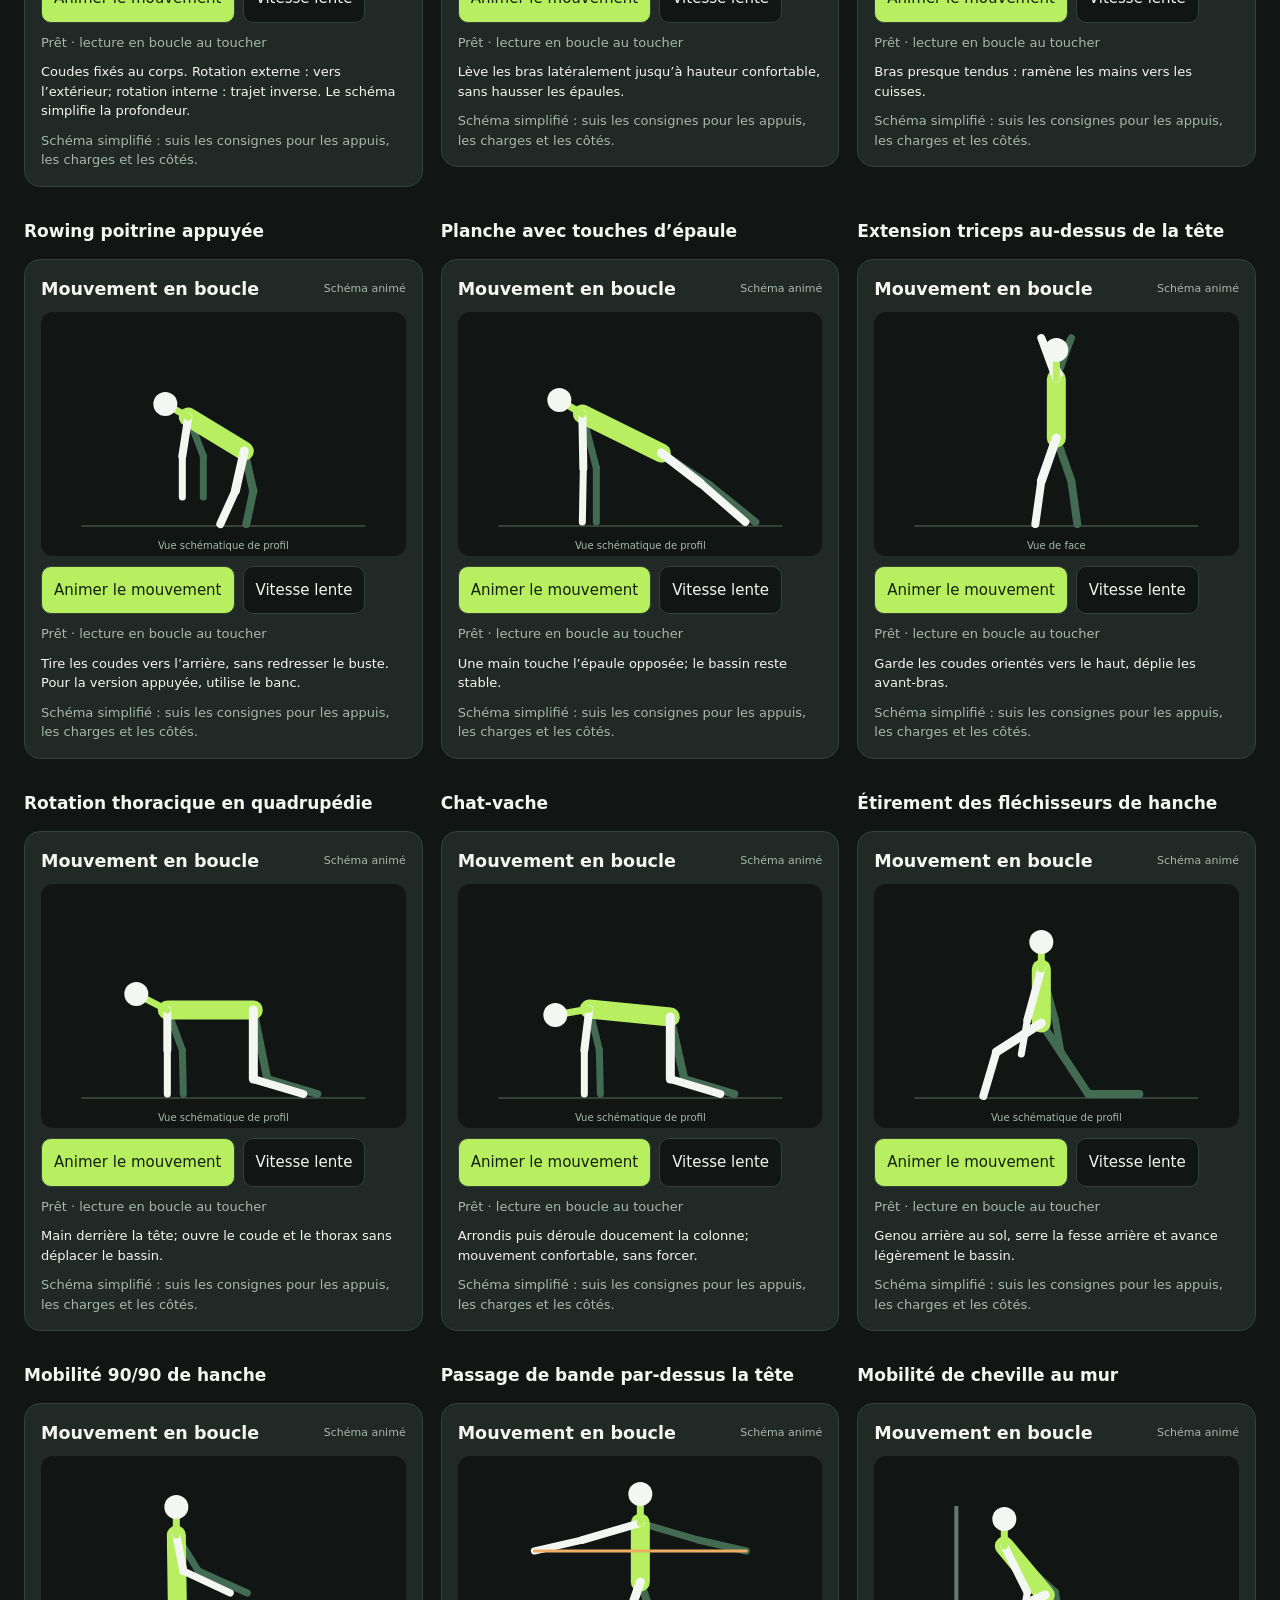
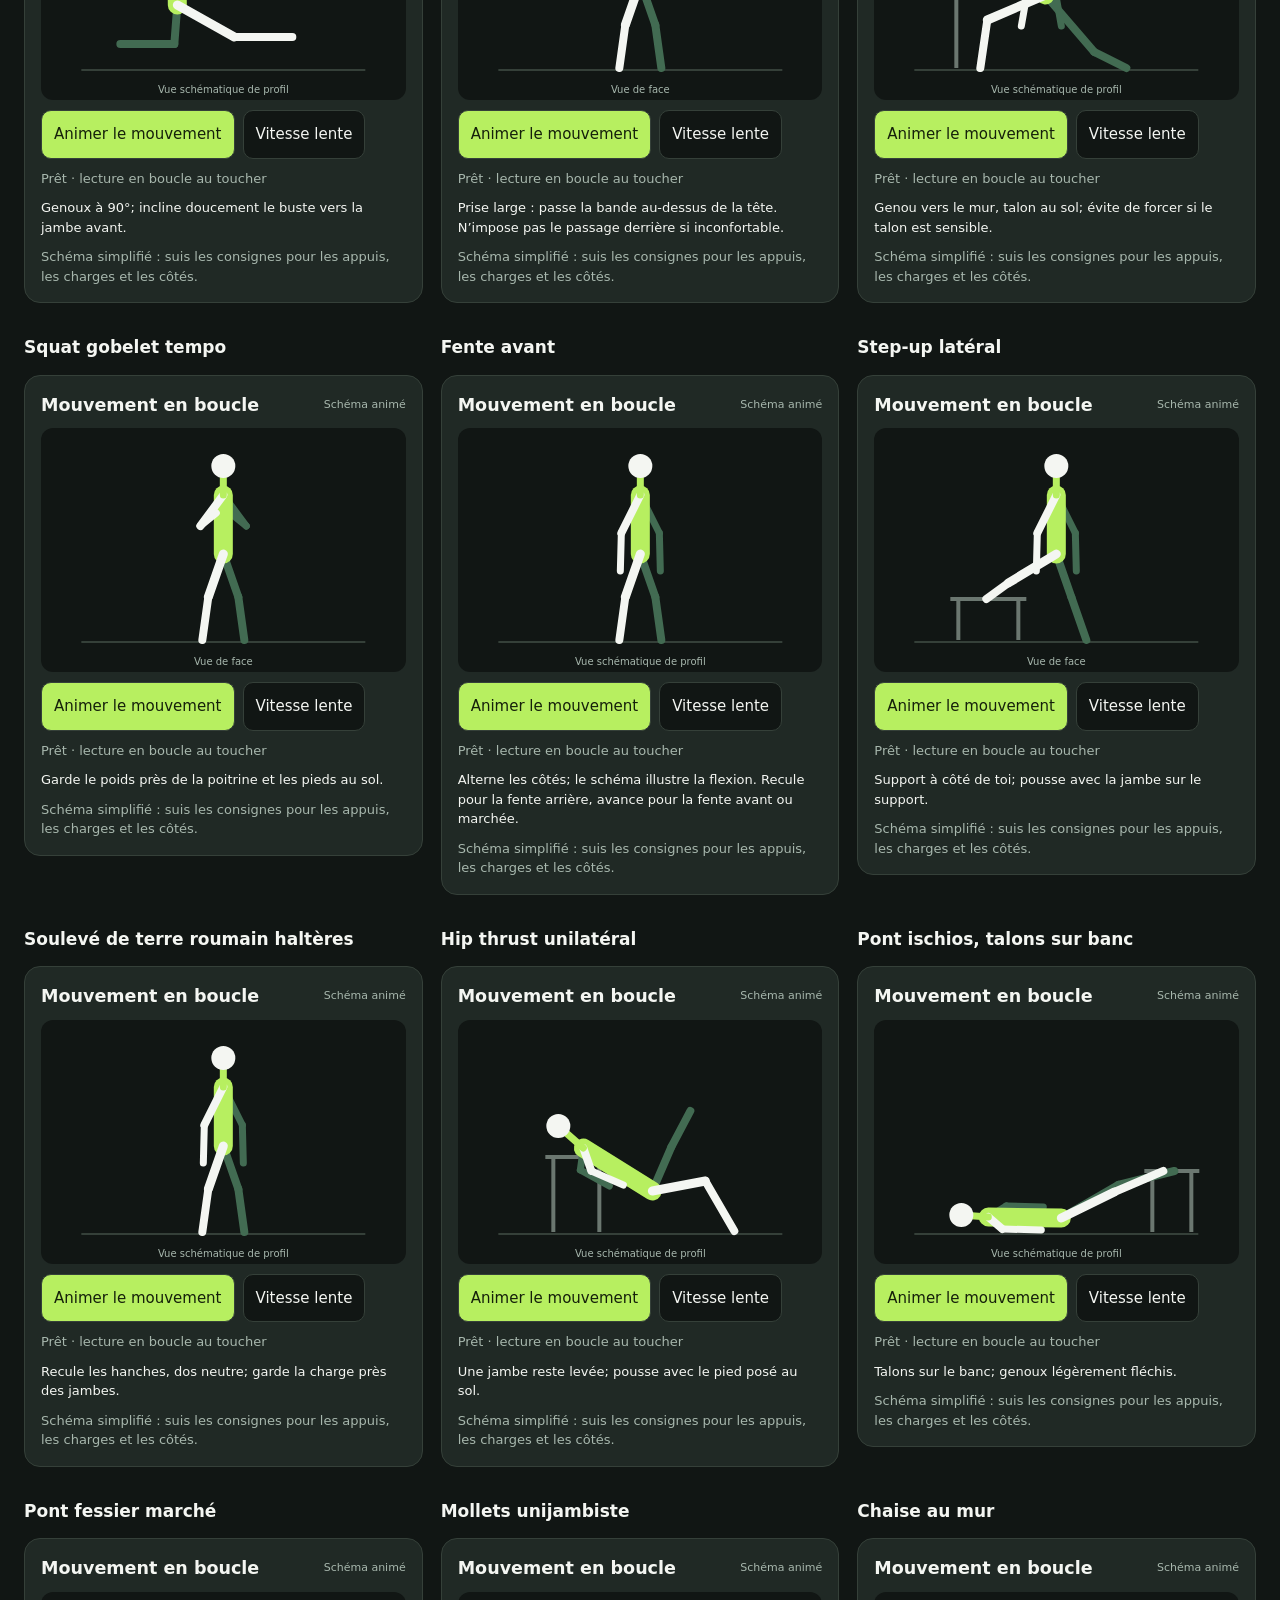
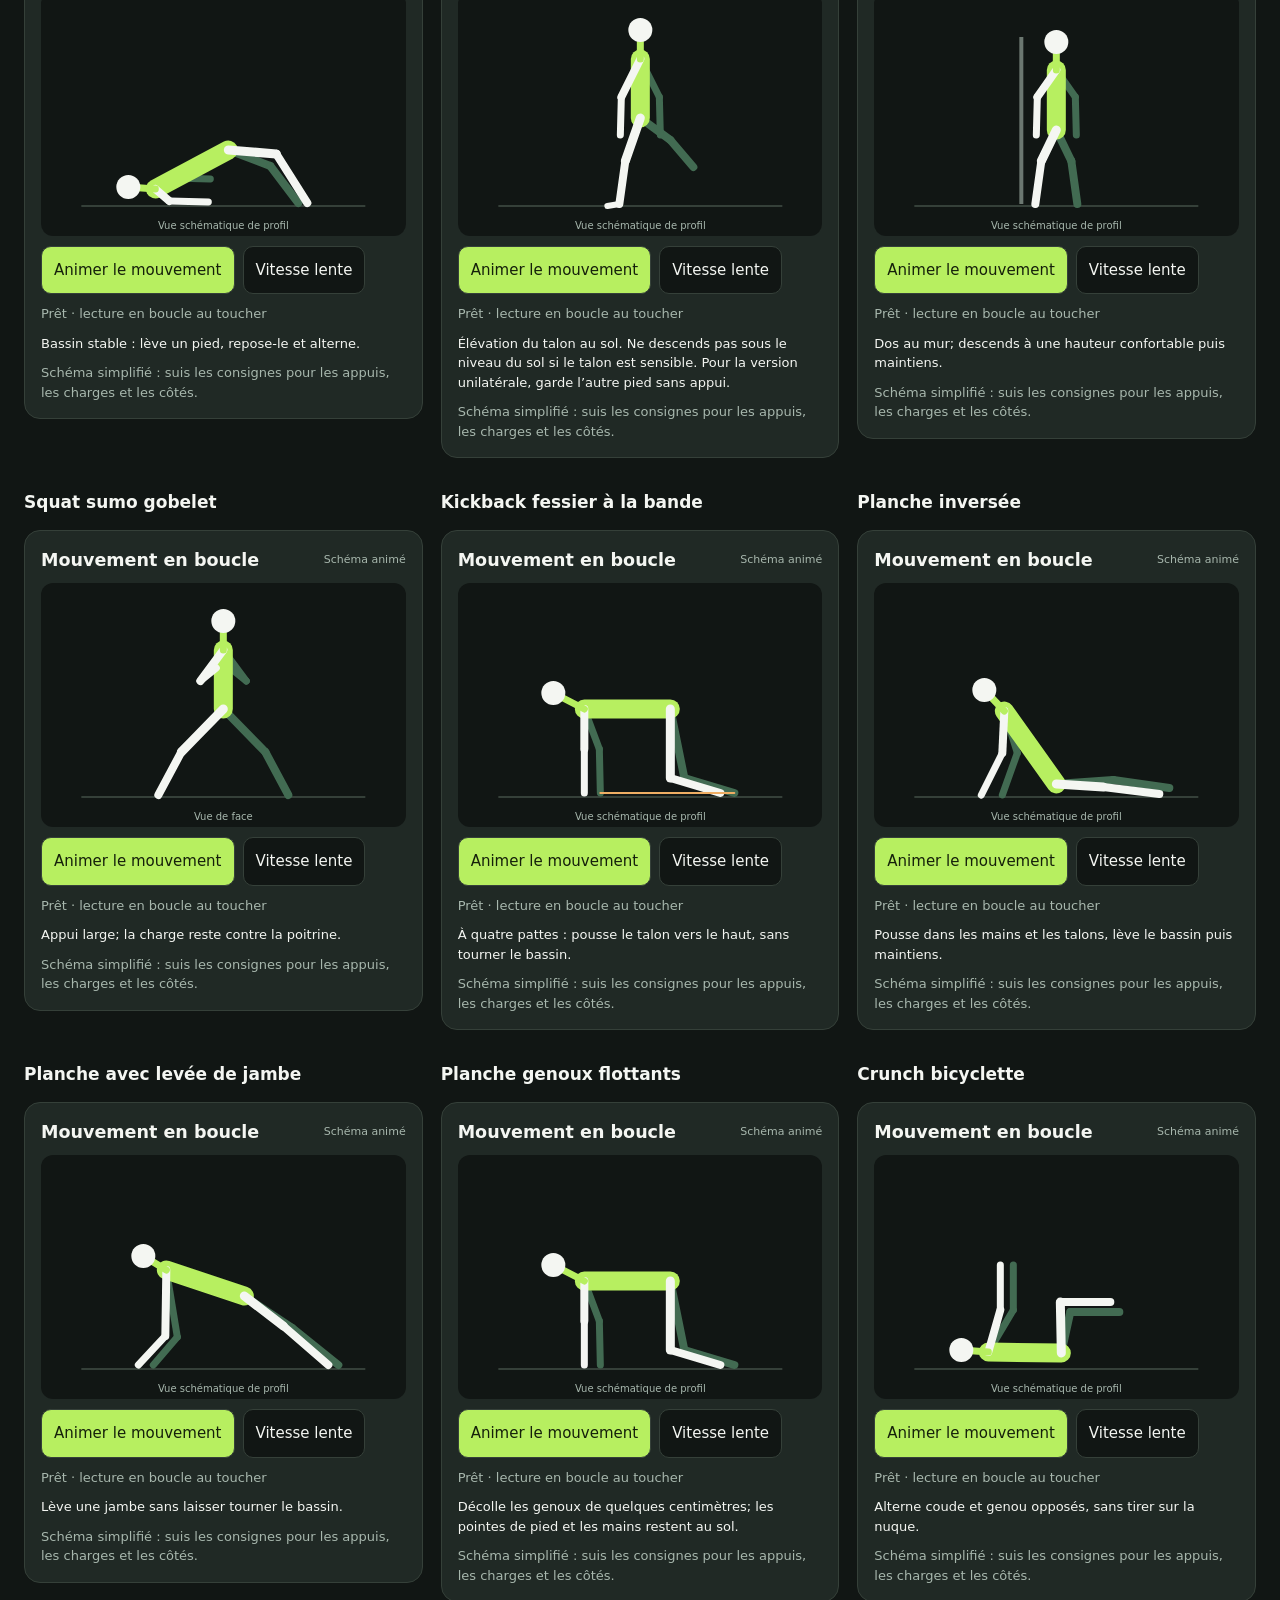
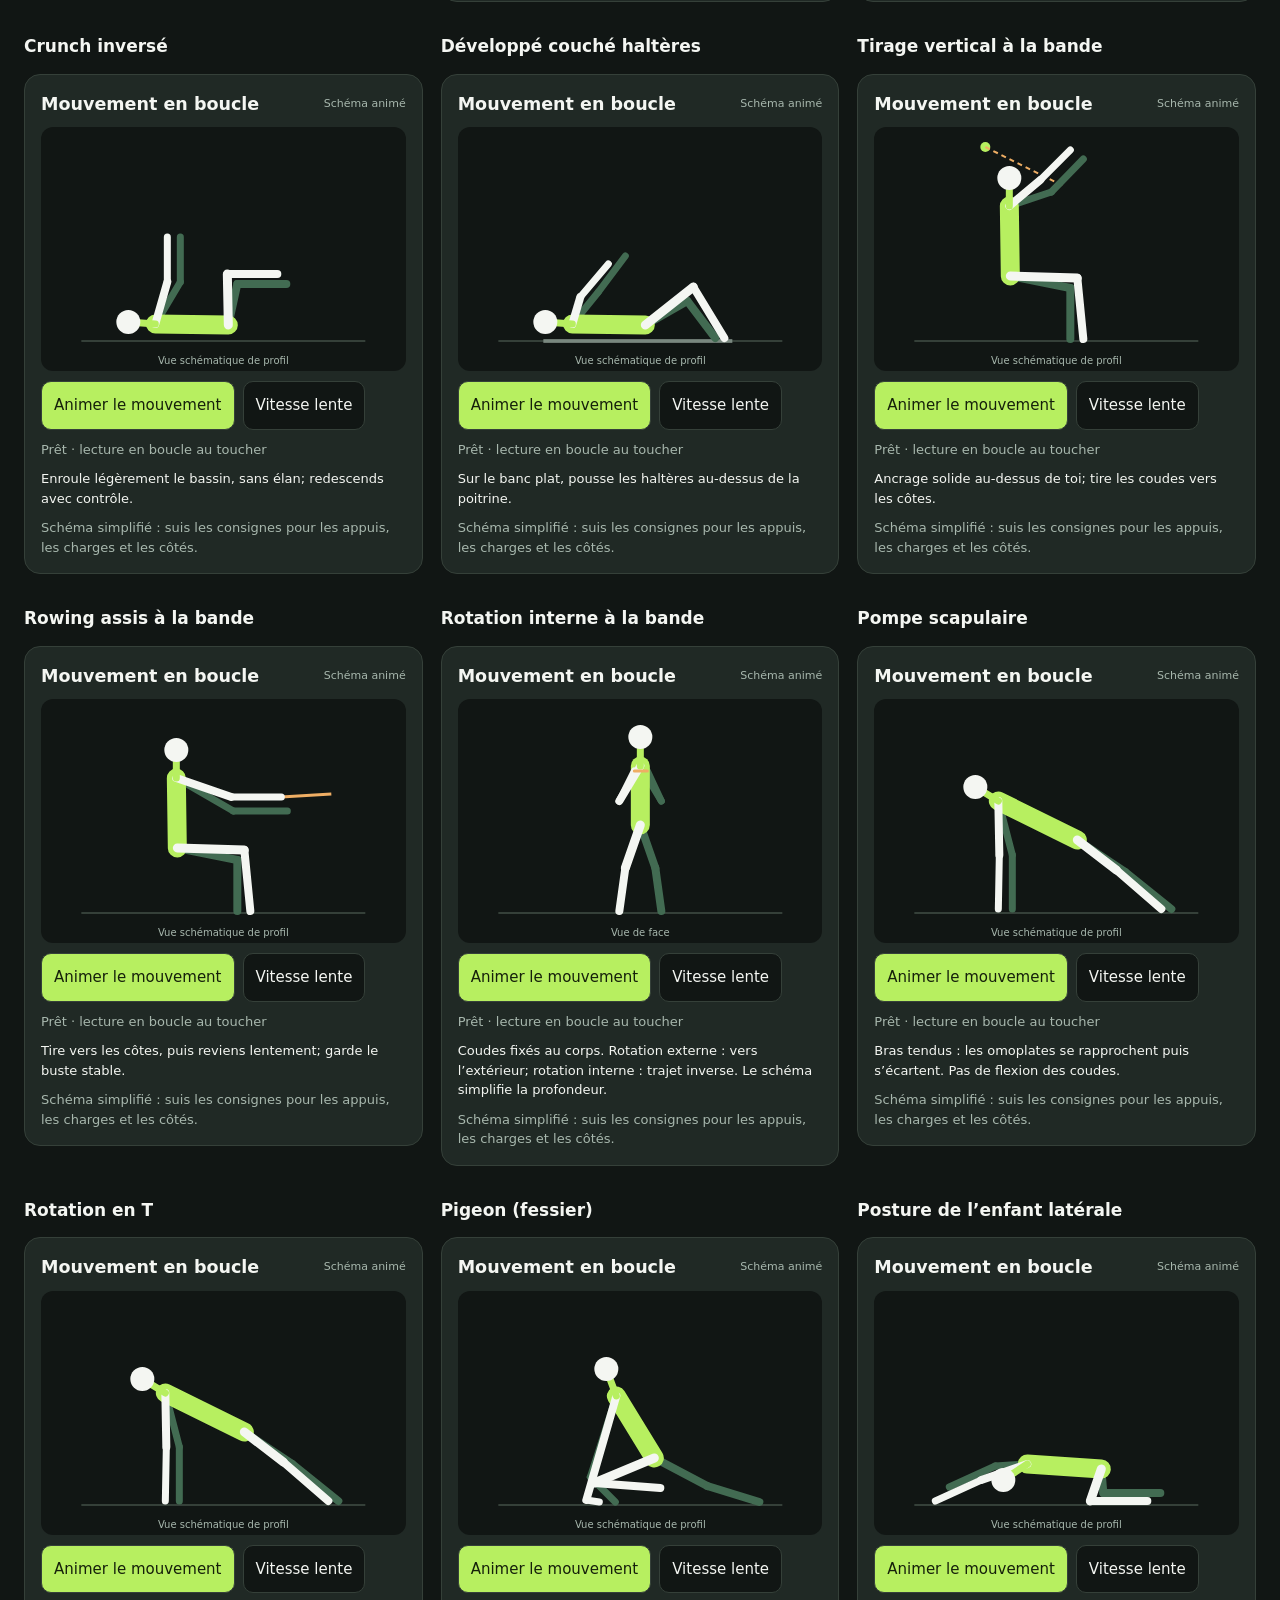
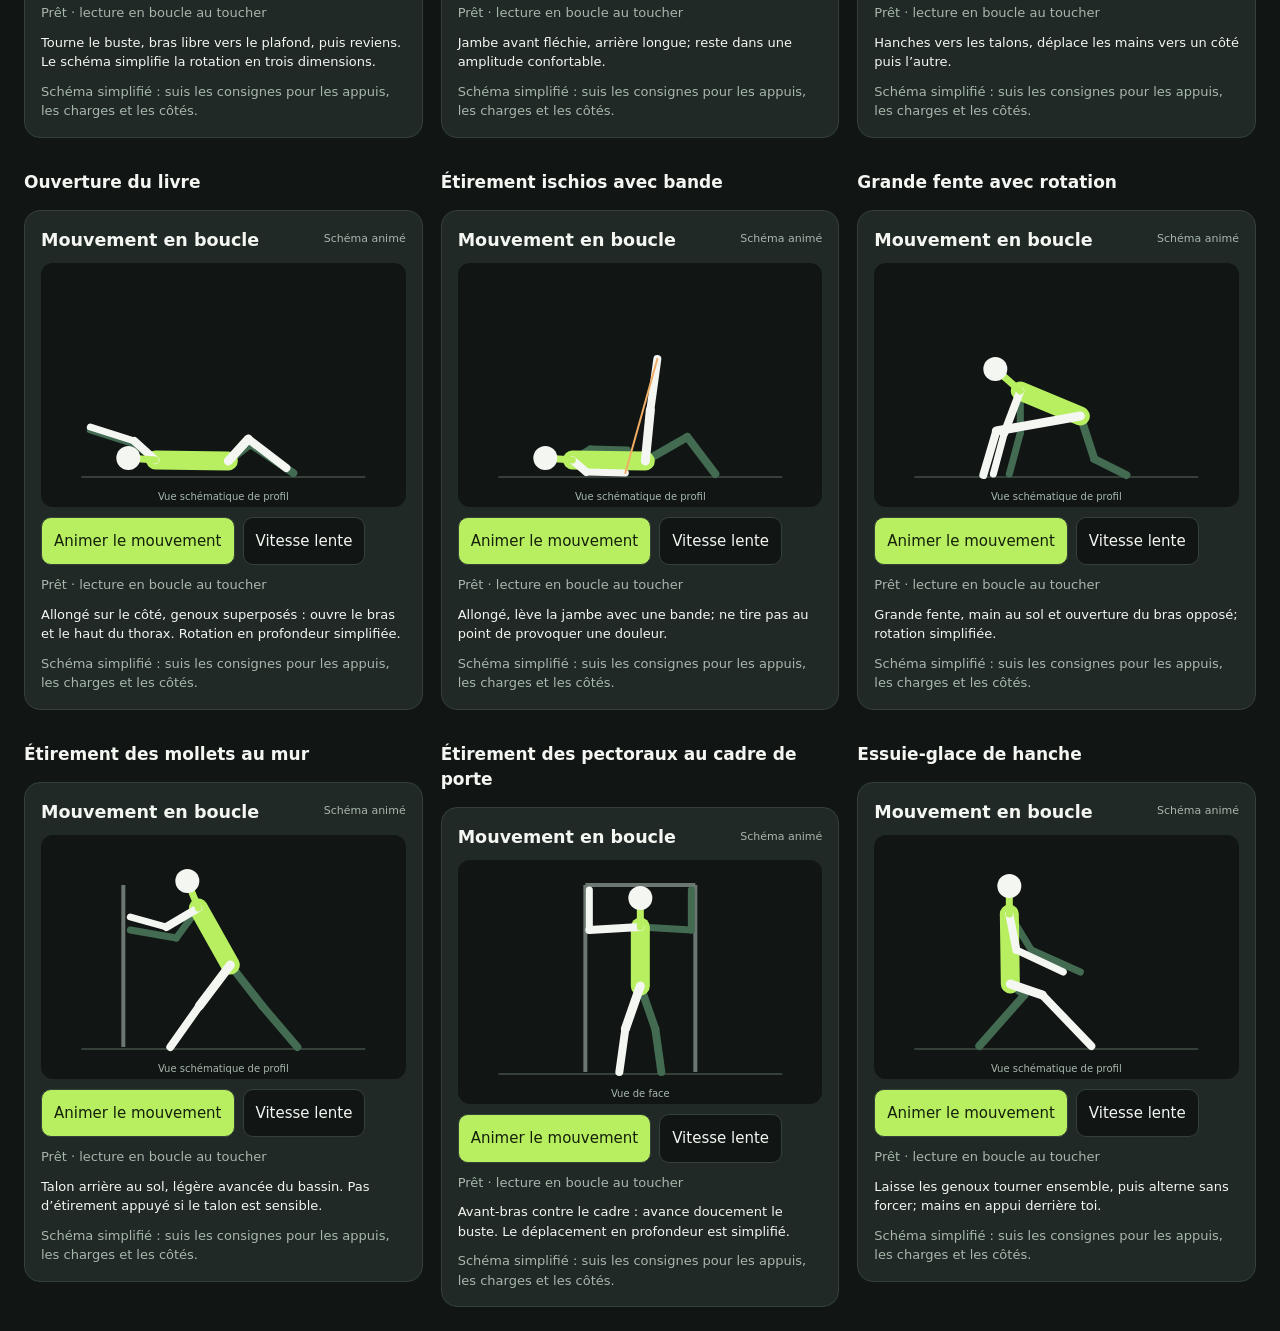
==== commit 44c8a59d: "Refresh movement preview with current animation asset" ====
--- a/movement-preview.html
+++ b/movement-preview.html
@@ -1 +1 @@
-<!doctype html><html lang="fr"><head><meta charset="utf-8"><meta name="viewport" content="width=device-width,initial-scale=1"><title>TRIVEO — Aperçu des mouvements</title><style>:root{--bg:#111614;--c2:#202925;--tx:#f4f6f2;--mu:#a7b7ad;--fg:#426b52;--ln:#354039;--ac:#b7ef60}*{box-sizing:border-box}body{background:var(--bg);color:var(--tx);font:15px/1.5 system-ui;margin:0;padding:24px}h1{margin:0}h2{font-size:17px}.grid{display:grid;grid-template-columns:repeat(auto-fit,minmax(min(100%,300px),1fr));gap:18px}.motion-box{border:1px solid var(--ln);background:var(--c2);padding:16px;border-radius:16px}.motion-svg{width:100%;height:244px;background:var(--bg);border-radius:12px}.row,.wr{display:flex;gap:8px;align-items:center;flex-wrap:wrap}.row{justify-content:space-between}.st{display:flex;flex-direction:column;gap:10px}.mu{color:var(--mu);font-size:13px}.tg{font-size:11px;color:var(--mu)}.btn{border:1px solid var(--ln);border-radius:10px;padding:12px;cursor:pointer;font:inherit;min-height:44px}.pri{background:var(--ac);color:#15200a}.sec{background:var(--bg);color:var(--tx)}h3,p{margin:0}header{margin-bottom:24px}section>p{font-size:13px}</style></head><body><header><h1>TRIVEO · Mouvements</h1><p>Schémas animés simplifiés · sans compte ni données personnelles</p><p>Ces repères visuels complètent les consignes. Ils ne représentent pas toutes les particularités anatomiques.</p></header><div class="grid" id="catalogue"></div><script src="./movement-animations.js"></script><script>const E={"sq": {"n": "Squat gobelet"}, "rdl": {"n": "Soulevé de terre roumain"}, "fa": {"n": "Fente arrière"}, "mo": {"n": "Élévation de mollets"}, "pl": {"n": "Planche"}, "ro": {"n": "Rowing un bras"}, "el": {"n": "Tirage élastique"}, "fp": {"n": "Face pull élastique"}, "sbul": {"n": "Split squat bulgare"}, "stup": {"n": "Step-up"}, "rdu": {"n": "Soulevé de terre unijambiste"}, "pfe": {"n": "Pont fessier"}, "hth": {"n": "Hip thrust à la barre"}, "mos": {"n": "Mollets assis"}, "mlb": {"n": "Marche latérale avec bande"}, "fl": {"n": "Fente latérale"}, "fm": {"n": "Fente marchée"}, "eu": {"n": "Équilibre unipodal"}, "ssa": {"n": "Squat sauté"}, "pat": {"n": "Patineur"}, "sum": {"n": "Soulevé de terre sumo kettlebell"}, "sw": {"n": "Swing kettlebell"}, "sqb": {"n": "Squat à la barre"}, "dlc": {"n": "Soulevé de terre barre"}, "sqa": {"n": "Squat avant"}, "gl": {"n": "Gainage latéral"}, "bd": {"n": "Bird dog"}, "db": {"n": "Dead bug"}, "pp": {"n": "Pallof press"}, "wc": {"n": "Bûcheron à la bande"}, "mc": {"n": "Mountain climbers"}, "hh": {"n": "Hollow hold"}, "sup": {"n": "Superman"}, "fk": {"n": "Battements de jambes au sol"}, "pom": {"n": "Pompes"}, "rpb": {"n": "Rowing penché barre"}, "dmi": {"n": "Développé militaire haltères"}, "po": {"n": "Pull-over haltère"}, "ytw": {"n": "Élévations Y-T-W"}, "reb": {"n": "Rotation externe à la bande"}, "elt": {"n": "Élévations latérales"}, "tbt": {"n": "Tirage bras tendus à la bande"}, "rpa": {"n": "Rowing poitrine appuyée"}, "pst": {"n": "Planche avec touches d’épaule"}, "tri": {"n": "Extension triceps au-dessus de la tête"}, "tt": {"n": "Rotation thoracique en quadrupédie"}, "cv": {"n": "Chat-vache"}, "fh": {"n": "Étirement des fléchisseurs de hanche"}, "hip": {"n": "Mobilité 90/90 de hanche"}, "pt": {"n": "Passage de bande par-dessus la tête"}, "che": {"n": "Mobilité de cheville au mur"}, "sqt": {"n": "Squat gobelet tempo"}, "fav": {"n": "Fente avant"}, "lsu": {"n": "Step-up latéral"}, "rdh": {"n": "Soulevé de terre roumain haltères"}, "hu": {"n": "Hip thrust unilatéral"}, "cig": {"n": "Pont ischios, talons sur banc"}, "pfm": {"n": "Pont fessier marché"}, "mou": {"n": "Mollets unijambiste"}, "wsit": {"n": "Chaise au mur"}, "sgs": {"n": "Squat sumo gobelet"}, "gkb": {"n": "Kickback fessier à la bande"}, "rpl": {"n": "Planche inversée"}, "plj": {"n": "Planche avec levée de jambe"}, "bch": {"n": "Planche genoux flottants"}, "bic": {"n": "Crunch bicyclette"}, "cri": {"n": "Crunch inversé"}, "dcb": {"n": "Développé couché haltères"}, "tvb": {"n": "Tirage vertical à la bande"}, "rba": {"n": "Rowing assis à la bande"}, "rib": {"n": "Rotation interne à la bande"}, "sps": {"n": "Pompe scapulaire"}, "tro": {"n": "Rotation en T"}, "pig": {"n": "Pigeon (fessier)"}, "enf": {"n": "Posture de l’enfant latérale"}, "liv": {"n": "Ouverture du livre"}, "isb": {"n": "Étirement ischios avec bande"}, "wgs": {"n": "Grande fente avec rotation"}, "emm": {"n": "Étirement des mollets au mur"}, "epc": {"n": "Étirement des pectoraux au cadre de porte"}, "wip": {"n": "Essuie-glace de hanche"}};const esc=s=>String(s).replace(/[&<>"']/g,c=>({'&':'&amp;','<':'&lt;','>':'&gt;','"':'&quot;',"'":'&#39;'}[c]));document.getElementById('catalogue').innerHTML=Object.keys(E).map(k=>'<article><h2>'+esc(E[k].n)+'</h2>'+motionDiagram(k)+'</article>').join('');</script></body></html>+<!doctype html><html lang="fr"><head><meta charset="utf-8"><meta name="viewport" content="width=device-width,initial-scale=1"><title>TRIVEO — Aperçu des mouvements</title><style>:root{--bg:#111614;--c2:#202925;--tx:#f4f6f2;--mu:#a7b7ad;--fg:#426b52;--ln:#354039;--ac:#b7ef60}*{box-sizing:border-box}body{background:var(--bg);color:var(--tx);font:15px/1.5 system-ui;margin:0;padding:24px}h1{margin:0}h2{font-size:17px}.grid{display:grid;grid-template-columns:repeat(auto-fit,minmax(min(100%,300px),1fr));gap:18px}.motion-box{border:1px solid var(--ln);background:var(--c2);padding:16px;border-radius:16px}.motion-svg{width:100%;height:244px;background:var(--bg);border-radius:12px}.row,.wr{display:flex;gap:8px;align-items:center;flex-wrap:wrap}.row{justify-content:space-between}.st{display:flex;flex-direction:column;gap:10px}.mu{color:var(--mu);font-size:13px}.tg{font-size:11px;color:var(--mu)}.btn{border:1px solid var(--ln);border-radius:10px;padding:12px;cursor:pointer;font:inherit;min-height:44px}.pri{background:var(--ac);color:#15200a}.sec{background:var(--bg);color:var(--tx)}h3,p{margin:0}header{margin-bottom:24px}section>p{font-size:13px}</style></head><body><header><h1>TRIVEO · Mouvements</h1><p>Schémas animés simplifiés · sans compte ni données personnelles</p><p>Ces repères visuels complètent les consignes. Ils ne représentent pas toutes les particularités anatomiques.</p></header><div class="grid" id="catalogue"></div><script src="./movement-animations.js?v=9ccb0c7"></script><script>const E={"sq": {"n": "Squat gobelet"}, "rdl": {"n": "Soulevé de terre roumain"}, "fa": {"n": "Fente arrière"}, "mo": {"n": "Élévation de mollets"}, "pl": {"n": "Planche"}, "ro": {"n": "Rowing un bras"}, "el": {"n": "Tirage élastique"}, "fp": {"n": "Face pull élastique"}, "sbul": {"n": "Split squat bulgare"}, "stup": {"n": "Step-up"}, "rdu": {"n": "Soulevé de terre unijambiste"}, "pfe": {"n": "Pont fessier"}, "hth": {"n": "Hip thrust à la barre"}, "mos": {"n": "Mollets assis"}, "mlb": {"n": "Marche latérale avec bande"}, "fl": {"n": "Fente latérale"}, "fm": {"n": "Fente marchée"}, "eu": {"n": "Équilibre unipodal"}, "ssa": {"n": "Squat sauté"}, "pat": {"n": "Patineur"}, "sum": {"n": "Soulevé de terre sumo kettlebell"}, "sw": {"n": "Swing kettlebell"}, "sqb": {"n": "Squat à la barre"}, "dlc": {"n": "Soulevé de terre barre"}, "sqa": {"n": "Squat avant"}, "gl": {"n": "Gainage latéral"}, "bd": {"n": "Bird dog"}, "db": {"n": "Dead bug"}, "pp": {"n": "Pallof press"}, "wc": {"n": "Bûcheron à la bande"}, "mc": {"n": "Mountain climbers"}, "hh": {"n": "Hollow hold"}, "sup": {"n": "Superman"}, "fk": {"n": "Battements de jambes au sol"}, "pom": {"n": "Pompes"}, "rpb": {"n": "Rowing penché barre"}, "dmi": {"n": "Développé militaire haltères"}, "po": {"n": "Pull-over haltère"}, "ytw": {"n": "Élévations Y-T-W"}, "reb": {"n": "Rotation externe à la bande"}, "elt": {"n": "Élévations latérales"}, "tbt": {"n": "Tirage bras tendus à la bande"}, "rpa": {"n": "Rowing poitrine appuyée"}, "pst": {"n": "Planche avec touches d’épaule"}, "tri": {"n": "Extension triceps au-dessus de la tête"}, "tt": {"n": "Rotation thoracique en quadrupédie"}, "cv": {"n": "Chat-vache"}, "fh": {"n": "Étirement des fléchisseurs de hanche"}, "hip": {"n": "Mobilité 90/90 de hanche"}, "pt": {"n": "Passage de bande par-dessus la tête"}, "che": {"n": "Mobilité de cheville au mur"}, "sqt": {"n": "Squat gobelet tempo"}, "fav": {"n": "Fente avant"}, "lsu": {"n": "Step-up latéral"}, "rdh": {"n": "Soulevé de terre roumain haltères"}, "hu": {"n": "Hip thrust unilatéral"}, "cig": {"n": "Pont ischios, talons sur banc"}, "pfm": {"n": "Pont fessier marché"}, "mou": {"n": "Mollets unijambiste"}, "wsit": {"n": "Chaise au mur"}, "sgs": {"n": "Squat sumo gobelet"}, "gkb": {"n": "Kickback fessier à la bande"}, "rpl": {"n": "Planche inversée"}, "plj": {"n": "Planche avec levée de jambe"}, "bch": {"n": "Planche genoux flottants"}, "bic": {"n": "Crunch bicyclette"}, "cri": {"n": "Crunch inversé"}, "dcb": {"n": "Développé couché haltères"}, "tvb": {"n": "Tirage vertical à la bande"}, "rba": {"n": "Rowing assis à la bande"}, "rib": {"n": "Rotation interne à la bande"}, "sps": {"n": "Pompe scapulaire"}, "tro": {"n": "Rotation en T"}, "pig": {"n": "Pigeon (fessier)"}, "enf": {"n": "Posture de l’enfant latérale"}, "liv": {"n": "Ouverture du livre"}, "isb": {"n": "Étirement ischios avec bande"}, "wgs": {"n": "Grande fente avec rotation"}, "emm": {"n": "Étirement des mollets au mur"}, "epc": {"n": "Étirement des pectoraux au cadre de porte"}, "wip": {"n": "Essuie-glace de hanche"}};const esc=s=>String(s).replace(/[&<>"']/g,c=>({'&':'&amp;','<':'&lt;','>':'&gt;','"':'&quot;',"'":'&#39;'}[c]));document.getElementById('catalogue').innerHTML=Object.keys(E).map(k=>'<article><h2>'+esc(E[k].n)+'</h2>'+motionDiagram(k)+'</article>').join('');</script></body></html>
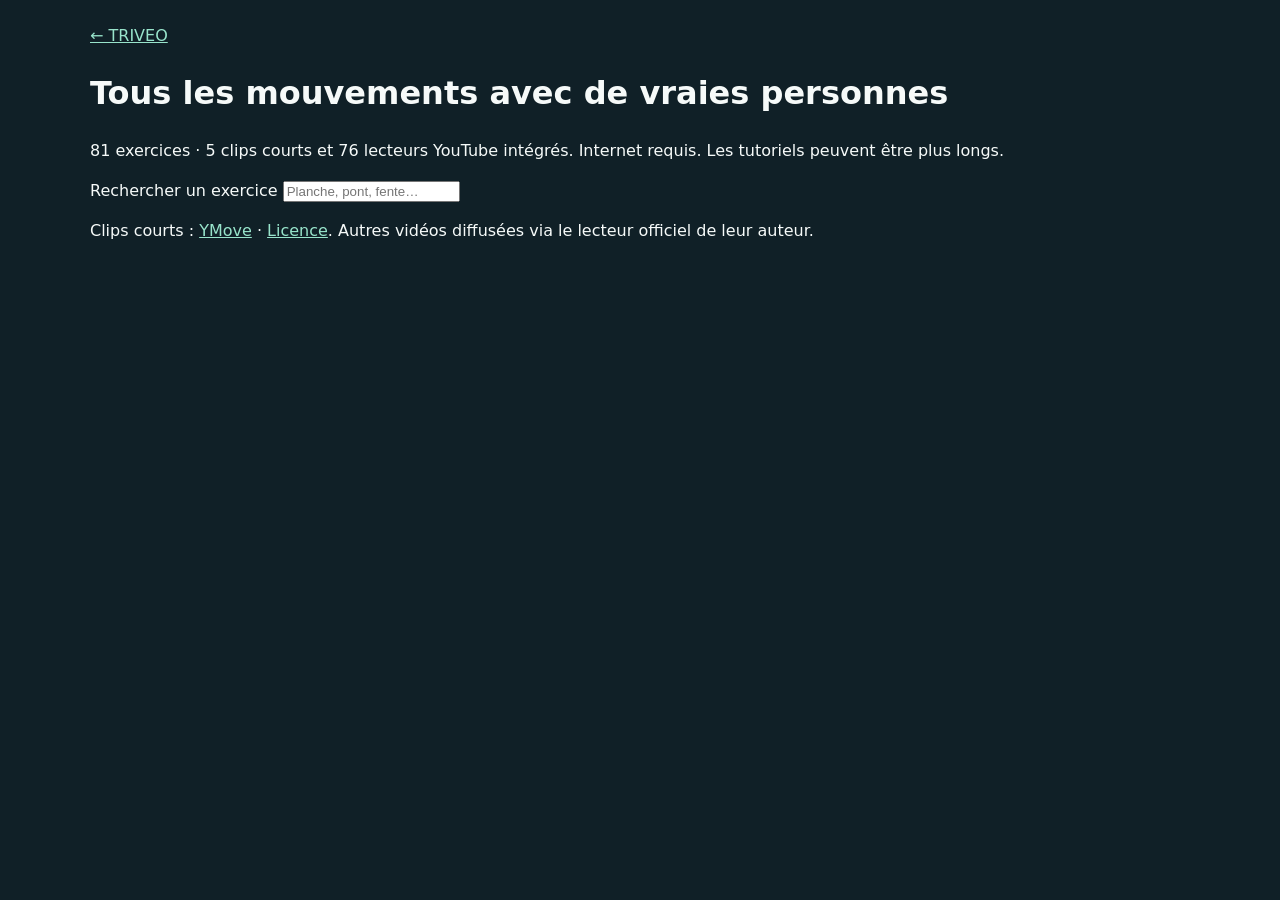
==== commit ba1407f7: "Replace schematic catalog with all 81 real-person movement demonstrations" ====
--- a/movement-preview.html
+++ b/movement-preview.html
@@ -1 +1,114 @@
-<!doctype html><html lang="fr"><head><meta charset="utf-8"><meta name="viewport" content="width=device-width,initial-scale=1"><title>TRIVEO — Aperçu des mouvements</title><style>:root{--bg:#111614;--c2:#202925;--tx:#f4f6f2;--mu:#a7b7ad;--fg:#426b52;--ln:#354039;--ac:#b7ef60}*{box-sizing:border-box}body{background:var(--bg);color:var(--tx);font:15px/1.5 system-ui;margin:0;padding:24px}h1{margin:0}h2{font-size:17px}.grid{display:grid;grid-template-columns:repeat(auto-fit,minmax(min(100%,300px),1fr));gap:18px}.motion-box{border:1px solid var(--ln);background:var(--c2);padding:16px;border-radius:16px}.motion-svg{width:100%;height:244px;background:var(--bg);border-radius:12px}.row,.wr{display:flex;gap:8px;align-items:center;flex-wrap:wrap}.row{justify-content:space-between}.st{display:flex;flex-direction:column;gap:10px}.mu{color:var(--mu);font-size:13px}.tg{font-size:11px;color:var(--mu)}.btn{border:1px solid var(--ln);border-radius:10px;padding:12px;cursor:pointer;font:inherit;min-height:44px}.pri{background:var(--ac);color:#15200a}.sec{background:var(--bg);color:var(--tx)}h3,p{margin:0}header{margin-bottom:24px}section>p{font-size:13px}</style></head><body><header><h1>TRIVEO · Mouvements</h1><p>Schémas animés simplifiés · sans compte ni données personnelles</p><p>Ces repères visuels complètent les consignes. Ils ne représentent pas toutes les particularités anatomiques.</p></header><div class="grid" id="catalogue"></div><script src="./movement-animations.js?v=9ccb0c7"></script><script>const E={"sq": {"n": "Squat gobelet"}, "rdl": {"n": "Soulevé de terre roumain"}, "fa": {"n": "Fente arrière"}, "mo": {"n": "Élévation de mollets"}, "pl": {"n": "Planche"}, "ro": {"n": "Rowing un bras"}, "el": {"n": "Tirage élastique"}, "fp": {"n": "Face pull élastique"}, "sbul": {"n": "Split squat bulgare"}, "stup": {"n": "Step-up"}, "rdu": {"n": "Soulevé de terre unijambiste"}, "pfe": {"n": "Pont fessier"}, "hth": {"n": "Hip thrust à la barre"}, "mos": {"n": "Mollets assis"}, "mlb": {"n": "Marche latérale avec bande"}, "fl": {"n": "Fente latérale"}, "fm": {"n": "Fente marchée"}, "eu": {"n": "Équilibre unipodal"}, "ssa": {"n": "Squat sauté"}, "pat": {"n": "Patineur"}, "sum": {"n": "Soulevé de terre sumo kettlebell"}, "sw": {"n": "Swing kettlebell"}, "sqb": {"n": "Squat à la barre"}, "dlc": {"n": "Soulevé de terre barre"}, "sqa": {"n": "Squat avant"}, "gl": {"n": "Gainage latéral"}, "bd": {"n": "Bird dog"}, "db": {"n": "Dead bug"}, "pp": {"n": "Pallof press"}, "wc": {"n": "Bûcheron à la bande"}, "mc": {"n": "Mountain climbers"}, "hh": {"n": "Hollow hold"}, "sup": {"n": "Superman"}, "fk": {"n": "Battements de jambes au sol"}, "pom": {"n": "Pompes"}, "rpb": {"n": "Rowing penché barre"}, "dmi": {"n": "Développé militaire haltères"}, "po": {"n": "Pull-over haltère"}, "ytw": {"n": "Élévations Y-T-W"}, "reb": {"n": "Rotation externe à la bande"}, "elt": {"n": "Élévations latérales"}, "tbt": {"n": "Tirage bras tendus à la bande"}, "rpa": {"n": "Rowing poitrine appuyée"}, "pst": {"n": "Planche avec touches d’épaule"}, "tri": {"n": "Extension triceps au-dessus de la tête"}, "tt": {"n": "Rotation thoracique en quadrupédie"}, "cv": {"n": "Chat-vache"}, "fh": {"n": "Étirement des fléchisseurs de hanche"}, "hip": {"n": "Mobilité 90/90 de hanche"}, "pt": {"n": "Passage de bande par-dessus la tête"}, "che": {"n": "Mobilité de cheville au mur"}, "sqt": {"n": "Squat gobelet tempo"}, "fav": {"n": "Fente avant"}, "lsu": {"n": "Step-up latéral"}, "rdh": {"n": "Soulevé de terre roumain haltères"}, "hu": {"n": "Hip thrust unilatéral"}, "cig": {"n": "Pont ischios, talons sur banc"}, "pfm": {"n": "Pont fessier marché"}, "mou": {"n": "Mollets unijambiste"}, "wsit": {"n": "Chaise au mur"}, "sgs": {"n": "Squat sumo gobelet"}, "gkb": {"n": "Kickback fessier à la bande"}, "rpl": {"n": "Planche inversée"}, "plj": {"n": "Planche avec levée de jambe"}, "bch": {"n": "Planche genoux flottants"}, "bic": {"n": "Crunch bicyclette"}, "cri": {"n": "Crunch inversé"}, "dcb": {"n": "Développé couché haltères"}, "tvb": {"n": "Tirage vertical à la bande"}, "rba": {"n": "Rowing assis à la bande"}, "rib": {"n": "Rotation interne à la bande"}, "sps": {"n": "Pompe scapulaire"}, "tro": {"n": "Rotation en T"}, "pig": {"n": "Pigeon (fessier)"}, "enf": {"n": "Posture de l’enfant latérale"}, "liv": {"n": "Ouverture du livre"}, "isb": {"n": "Étirement ischios avec bande"}, "wgs": {"n": "Grande fente avec rotation"}, "emm": {"n": "Étirement des mollets au mur"}, "epc": {"n": "Étirement des pectoraux au cadre de porte"}, "wip": {"n": "Essuie-glace de hanche"}};const esc=s=>String(s).replace(/[&<>"']/g,c=>({'&':'&amp;','<':'&lt;','>':'&gt;','"':'&quot;',"'":'&#39;'}[c]));document.getElementById('catalogue').innerHTML=Object.keys(E).map(k=>'<article><h2>'+esc(E[k].n)+'</h2>'+motionDiagram(k)+'</article>').join('');</script></body></html>+<!doctype html><html lang="fr"><head><meta charset="utf-8"><meta name="viewport" content="width=device-width,initial-scale=1"><title>TRIVEO · Tous les mouvements</title><style>body{font:16px/1.5 system-ui;background:#102027;color:#f6faf9;margin:0;padding:24px}main{max-width:1100px;margin:auto}.grid{display:grid;grid-template-columns:repeat(auto-fit,minmax(min(100%,310px),1fr));gap:18px}article{padding:18px;border-radius:18px;background:#20353d}h2{font-size:19px}a{color:#98e4cb}button{border:0;border-radius:9px;padding:14px;background:#b7ef60;color:#123022;cursor:pointer}.demo-video{display:block;width:100%;aspect-ratio:4/3;min-height:220px;border:0;border-radius:12px}.demo-step{display:flex;gap:12px}.mu{font-size:13px;color:#b7caca}summary{cursor:pointer}</style></head><body><main><a href="./">← TRIVEO</a><h1>Tous les mouvements avec de vraies personnes</h1><p>81 exercices · 5 clips courts et 76 lecteurs YouTube intégrés. Internet requis. Les tutoriels peuvent être plus longs.</p><label>Rechercher un exercice <input id="search" type="search" placeholder="Planche, pont, fente…"></label><div class="grid" id="grid"></div><p>Clips courts : <a href="https://ymove.app/free-exercise-videos">YMove</a> · <a href="https://github.com/ymove-app/exercise-api/blob/81c4c84c66ddbcf96731e74b14c55c267ab04cc3/free-videos/README.md">Licence</a>. Autres vidéos diffusées via le lecteur officiel de leur auteur.</p></main><script>const esc=x=>String(x).replace(/[&<>"']/g,c=>({"&":"&amp;","<":"&lt;",">":"&gt;","\"":"&quot;","'":"&#39;"}[c]||c));const I=()=>"";const E={
+sq:{n:"Squat gobelet",eq:"Kettlebell",m:"Quadriceps, fessiers",tg:["Course","Vélo"],lv:"Débutant",l:35,st:["Kettlebell contre la poitrine, pieds largeur d’épaules.","Descends en poussant les hanches vers l’arrière, dos neutre.","Remonte en poussant dans le sol."],er:["Genoux qui rentrent","Talons qui décollent","Dos arrondi"],b:"Base de force des jambes pour la course et la puissance au pédalage.",ez:"Squat au poids du corps sur banc",hd:"Squat avec pause de 2 s"},
+rdl:{n:"Soulevé de terre roumain",eq:"Barre + disques",m:"Ischios, fessiers, dos",tg:["Course","Vélo"],lv:"Intermédiaire",l:55,st:["Barre devant les cuisses, genoux légèrement fléchis.","Pousse les hanches vers l’arrière, barre près des jambes.","Remonte en serrant les fessiers."],er:["Dos arrondi","Barre loin du corps","Genoux trop fléchis"],b:"Chaîne postérieure : propulsion en course, puissance sur le vélo.",ez:"Avec haltères légers",hd:"Unijambiste avec haltère"},
+fa:{n:"Fente arrière",eq:"Haltères",m:"Quadriceps, fessiers, stabilité",tg:["Course"],lv:"Intermédiaire",l:20,st:["Haltères le long du corps, buste droit.","Recule un pied, descends le genou arrière vers le sol.","Reviens en poussant sur la jambe avant."],er:["Genou avant qui rentre","Bassin qui bascule","Pas trop court"],b:"Stabilité unilatérale et contrôle du bassin en course.",ez:"Fente sans charge",hd:"Pied avant surélevé"},
+mo:{n:"Élévation de mollets",eq:"Haltère, marche",m:"Mollets, cheville-pied",tg:["Course"],lv:"Débutant",l:20,st:["Pointes de pied sur le bord d’une marche.","Monte lentement, pause en haut.","Redescends en 3 s."],er:["Rebond rapide","Amplitude courte","Chevilles qui basculent"],b:"Tolérance des mollets et du pied aux impacts.",ez:"Deux jambes, sans charge",hd:"Une jambe avec haltère"},
+pl:{n:"Planche",eq:"Poids du corps",m:"Tronc, épaules",tg:["Tronc","Natation","Vélo"],lv:"Débutant",l:0,t:1,st:["Avant-bras au sol, coudes sous les épaules.","Corps aligné de la tête aux talons.","Serre abdos et fessiers, respire."],er:["Bassin qui s’affaisse","Fesses trop hautes","Respiration bloquée"],b:"Transmission des forces et position stable en nage et à vélo.",ez:"Sur les genoux",hd:"Avec levée de bras"},
+ro:{n:"Rowing un bras",eq:"Haltère ou kettlebell + banc",m:"Dos, grand dorsal",tg:["Natation"],lv:"Débutant",l:25,st:["Un genou et une main sur le banc, dos plat.","Tire l’haltère vers la hanche, coude près du corps.","Abaisse jusqu’à l’extension complète."],er:["Rotation du buste","Épaule vers l’oreille","Élan"],b:"Force de tirage pour la traction en natation.",ez:"Haltère léger",hd:"Pause de 2 s"},
+el:{n:"Tirage élastique",eq:"Bande élastique",m:"Dos, épaules",tg:["Natation"],lv:"Débutant",l:0,st:["Bande à hauteur d’épaule, bras tendus.","Tire vers les côtes en serrant les omoplates.","Reviens lentement."],er:["Épaules relevées","Dos cambré","Retour trop rapide"],b:"Stabilité scapulaire et endurance musculaire pour la nage.",ez:"Bande plus légère",hd:"Tirage unilatéral"},
+fp:{n:"Face pull élastique",eq:"Bande élastique",m:"Coiffe des rotateurs",tg:["Natation"],lv:"Débutant",l:0,st:["Bande à hauteur du visage, prise neutre.","Tire vers le front en écartant les coudes.","Retour contrôlé."],er:["Trop de résistance","Dos cambré","Mouvement saccadé"],b:"Contrôle de l’épaule et prévention en natation.",ez:"Bande plus légère",hd:"Pause de 2 s"}};
+const S={jambes:{n:"Force jambes",s:"Force jambes",c:"Force · Course & vélo",m:"Quadriceps, fessiers, ischios, mollets, tronc",b:"Force utile à la course et au vélo",x:[["sq",3,10],["rdl",3,8],["fa",3,8],["mo",3,12],["pl",3,30]]},
+haut:{n:"Haut du corps & tronc",s:"Haut du corps",c:"Force · Natation",m:"Dos, épaules, coiffe des rotateurs, tronc",b:"Stabilité d’épaule et tirage, sans charger les jambes",x:[["ro",3,10],["el",3,12],["fp",3,15],["pl",3,30]]},
+mob:{n:"Mobilité & récupération",s:"Mobilité",c:"Mobilité",m:"Tronc, hanches, épaules",b:"Récupérer sans fatigue supplémentaire",x:[["pl",2,20],["fp",2,12]]}};
+const X=(n,eq,m,tg,lv,l,st,er,b,ez,hd,t)=>({n,eq,m,tg:tg.split(","),lv,l,st:st.split("|"),er:er.split("|"),b,ez,hd,...(t?{t:1}:{})});
+Object.assign(E,{
+sbul:X("Split squat bulgare","Haltères + banc","Quadriceps, fessiers, stabilité","Course,Vélo","Intermédiaire",15,"Pied arrière posé sur le banc, haltères aux côtés.|Descends verticalement, genou avant aligné sur le pied.|Remonte en poussant dans le talon avant.","Pied avant trop près du banc|Buste qui bascule vers l’avant","Force unilatérale des jambes, utile à la foulée et au pédalage.","Split squat sans banc","Pause de 2 s en bas"),
+stup:X("Step-up","Haltères + banc","Quadriceps, fessiers","Course,Vélo","Débutant",15,"Pose un pied entier sur le banc.|Monte en poussant sur la jambe d’appui, sans élan.|Redescends lentement en contrôlant.","Pousser avec la jambe du sol|Genou qui rentre","Travail unilatéral proche du geste de course et de pédalage.","Sans charge","Avec montée de genou"),
+rdu:X("Soulevé de terre unijambiste","Kettlebell","Ischios, fessiers, équilibre","Course,Vélo","Intermédiaire",25,"Kettlebell à la main, appui sur une jambe légèrement fléchie.|Bascule le buste en reculant l’autre jambe, dos plat.|Reviens en serrant la fesse de la jambe d’appui.","Bassin qui s’ouvre|Dos arrondi","Chaîne postérieure et stabilité du bassin à l’appui.","Appui d’une main sur un mur","Avec kettlebell de 35 lb"),
+pfe:X("Pont fessier","Poids du corps","Fessiers, ischios","Course,Vélo","Débutant",0,"Allongé, genoux fléchis, pieds à plat.|Pousse dans les talons et monte le bassin.|Serre les fessiers en haut, puis redescends lentement.","Dos qui se cambre|Poussée sur les orteils","Active les fessiers, souvent sous-sollicités chez les cyclistes.","Amplitude réduite","Sur une jambe"),
+hth:X("Hip thrust à la barre","Barre + banc","Fessiers, ischios","Course,Vélo","Intermédiaire",65,"Haut du dos contre le banc, barre sur les hanches.|Pousse dans les pieds et monte le bassin à l’horizontale.|Menton rentré, redescends avec contrôle.","Hyperextension du bas du dos|Pieds trop éloignés","Puissance de l’extension de hanche pour la course et le vélo.","Pont fessier au sol","Hip thrust unilatéral"),
+mos:X("Mollets assis","Kettlebell + banc","Mollets (soléaire)","Course,Vélo","Débutant",25,"Assis, pointes de pied au sol, kettlebell sur les cuisses.|Monte les talons lentement.|Redescends en 3 s sans relâcher.","Rebonds|Amplitude courte","Endurance des mollets, sollicités à chaque foulée.","Sans charge","Pause de 2 s en haut"),
+mlb:X("Marche latérale avec bande","Bande élastique","Fessiers moyens, hanches","Course,Vélo","Débutant",0,"Bande au-dessus des genoux, genoux légèrement fléchis.|Fais des pas latéraux sans que les genoux rentrent.|Garde la tension tout au long du déplacement.","Genoux qui rentrent|Buste qui penche","Stabilité du bassin pour la foulée et le pédalage.","Bande plus légère","Bande plus forte"),
+fl:X("Fente latérale","Haltère","Fessiers, adducteurs, quadriceps","Course","Débutant",15,"Haltère contre la poitrine, grand pas sur le côté.|Fléchis la jambe d’appui, hanches vers l’arrière.|Repousse pour revenir au centre.","Genou qui rentre|Talon qui décolle","Force dans le plan frontal, peu travaillé en course.","Sans charge","Haltère plus lourd"),
+fm:X("Fente marchée","Haltères","Quadriceps, fessiers","Course","Intermédiaire",15,"Haltères le long du corps.|Avance d’un grand pas et descends le genou arrière vers le sol.|Pousse et enchaîne avec l’autre jambe.","Pas trop court|Buste penché","Force dynamique et coordination des jambes.","Fentes statiques","Haltères plus lourds"),
+eu:X("Équilibre unipodal","Poids du corps","Stabilité cheville, hanche","Course","Débutant",0,"Debout sur une jambe, légèrement fléchie.|Garde bassin et épaules à niveau.|Tiens la position, puis change de jambe.","Genou verrouillé|Bassin qui s’affaisse","Contrôle de la cheville et du bassin à chaque appui.","Doigts sur un mur","Sur un coussin",1),
+ssa:X("Squat sauté","Poids du corps","Quadriceps, fessiers, mollets","Course","Intermédiaire",0,"Descends en squat, bras en arrière.|Saute en poussant fort dans le sol.|Réception douce, genoux alignés.","Réception raide|Genoux qui rentrent","Réactivité et puissance. Impacts : à doser.","Squat avec montée sur pointes","Pause entre chaque saut"),
+pat:X("Patineur","Poids du corps","Fessiers, stabilité latérale","Course","Intermédiaire",0,"Saute latéralement sur une jambe.|Réceptionne en fléchissant le genou.|Marque une pause, puis repars de l’autre côté.","Réception instable|Genou qui rentre","Stabilité et propulsion latérale unijambiste.","Pas latéraux sans saut","Saut plus long"),
+sum:X("Soulevé de terre sumo kettlebell","Kettlebell","Fessiers, adducteurs, ischios","Course,Vélo","Débutant",35,"Pieds écartés, kettlebell entre les jambes.|Dos plat, pousse dans le sol pour te redresser.|Serre les fessiers en haut.","Dos arrondi|Genoux qui rentrent","Apprend la charnière de hanche avec une charge simple.","Kettlebell de 25 lb","Pause en bas"),
+sw:X("Swing kettlebell","Kettlebell","Fessiers, ischios, dos","Course,Vélo","Intermédiaire",35,"Kettlebell devant toi, hanches vers l’arrière.|Projette les hanches pour l’envoyer à hauteur de poitrine.|Laisse-la revenir et enchaîne.","Mouvement fait aux bras|Dos arrondi","Puissance de hanche. Maîtrise d’abord la charnière de hanche.","Soulevé sumo","Swing à une main"),
+sqb:X("Squat à la barre","Barre + disques","Quadriceps, fessiers","Vélo,Course","Intermédiaire",55,"Barre sur le haut du dos, pieds largeur d’épaules.|Descends en gardant le dos neutre.|Remonte en poussant dans le sol.","Genoux qui rentrent|Dos arrondi","Force de base des jambes pour le pédalage.","Squat gobelet","Pause de 2 s en bas"),
+dlc:X("Soulevé de terre barre","Barre + disques","Chaîne postérieure, dos","Vélo,Course","Intermédiaire",65,"Barre contre les tibias, dos plat.|Pousse dans le sol en gardant la barre proche.|Verrouille les hanches en haut, redescends avec contrôle.","Barre éloignée|Dos qui s’arrondit","Force globale de la chaîne postérieure.","Soulevé roumain léger","Pause 1 s sous les genoux"),
+sqa:X("Squat avant","Barre + disques","Quadriceps, tronc","Vélo","Avancé",45,"Barre sur les épaules avant, coudes hauts.|Descends en gardant le buste vertical.|Remonte en poussant dans le sol.","Coudes qui tombent|Talons qui décollent","Force des quadriceps et gainage pour la position sur le vélo.","Squat gobelet","Pause de 2 s"),
+gl:X("Gainage latéral","Poids du corps","Obliques, fessiers moyens","Tronc,Course,Vélo","Débutant",0,"Appui sur l’avant-bras, jambes allongées.|Soulève le bassin en alignant le corps.|Tiens sans basculer, puis change de côté.","Bassin qui s’affaisse|Épaule vers l’oreille","Stabilité latérale du tronc pour la course et le vélo.","Sur les genoux","Avec levée de jambe",1),
+bd:X("Bird dog","Poids du corps","Tronc, fessiers, dos","Tronc,Vélo","Débutant",0,"À quatre pattes, dos neutre.|Tends un bras et la jambe opposée.|Reviens lentement sans bouger le bassin.","Bassin qui tourne|Dos cambré","Coordination et stabilité lombaire, utile en position aéro.","Bras seulement","Pause de 3 s"),
+db:X("Dead bug","Poids du corps","Abdos profonds","Tronc","Débutant",0,"Sur le dos, bras tendus, genoux à 90°.|Descends un bras et la jambe opposée sans cambrer.|Reviens et change de côté.","Bas du dos décollé|Mouvement trop rapide","Contrôle du tronc pendant que les membres bougent.","Jambes seules","Avec bande légère"),
+pp:X("Pallof press","Bande élastique","Tronc, anti-rotation","Tronc,Vélo,Course,Natation","Débutant",0,"Bande fixée sur le côté, mains devant la poitrine.|Tends les bras en résistant à la rotation.|Reviens lentement.","Buste qui tourne|Épaules relevées","Transmission des forces dans le tronc.","Bande plus légère","Pause de 3 s"),
+wc:X("Bûcheron à la bande","Bande élastique","Obliques, épaules","Tronc,Natation","Intermédiaire",0,"Bande fixée en hauteur, bras tendus.|Tire en diagonale vers le genou opposé.|Reviens en contrôlant.","Bras seuls qui tirent|Bassin figé","Rotation contrôlée du tronc, comme en nage.","Bande plus légère","Version à genoux"),
+mc:X("Mountain climbers","Poids du corps","Tronc, épaules, jambes","Tronc,Course","Intermédiaire",0,"En appui sur les mains, corps aligné.|Ramène les genoux vers la poitrine en alternance.|Garde le bassin stable.","Bassin trop haut|Mains qui glissent","Gainage dynamique et cardio.","Mains sur le banc","Plus rapide",1),
+hh:X("Hollow hold","Poids du corps","Abdos, hanches","Tronc,Natation","Intermédiaire",0,"Sur le dos, bas du dos plaqué au sol.|Soulève épaules et jambes.|Tiens la position creuse en respirant.","Bas du dos décollé|Cou crispé","Position profilée de la nage.","Genoux fléchis","Bras tendus derrière la tête",1),
+sup:X("Superman","Poids du corps","Dos, fessiers","Tronc,Natation","Débutant",0,"Allongé sur le ventre, bras devant.|Soulève bras et jambes ensemble.|Tiens 2 s, puis redescends.","Nuque en extension|Élan","Endurance des extenseurs du dos pour la nage.","Bras ou jambes seuls","Alternance bras-jambe"),
+fk:X("Battements de jambes au sol","Poids du corps","Abdos, fléchisseurs de hanche","Tronc,Natation","Débutant",0,"Sur le dos, mains sous les fessiers.|Alterne de petits battements de jambes tendues.|Garde le bas du dos plaqué.","Bas du dos cambré|Jambes trop basses","Gainage proche du battement de nage.","Genoux fléchis","Jambes plus basses"),
+pom:X("Pompes","Poids du corps","Pectoraux, triceps, tronc","Natation,Vélo,Tronc","Débutant",0,"Mains sous les épaules, corps aligné.|Descends la poitrine vers le sol, coudes à 45°.|Repousse sans cambrer.","Coudes écartés|Bassin qui tombe","Force de poussée du haut du corps et gainage.","Mains sur le banc","Pieds surélevés"),
+rpb:X("Rowing penché barre","Barre + disques","Dos, grand dorsal","Natation,Vélo","Intermédiaire",45,"Penché, dos plat, barre aux genoux.|Tire vers le bas du ventre.|Redescends en contrôle.","Dos arrondi|Élan","Force de tirage pour la propulsion en natation.","Rowing un bras","Prise supination"),
+dmi:X("Développé militaire haltères","Haltères + banc","Épaules, triceps","Natation","Intermédiaire",15,"Assis, haltères à hauteur d’épaule.|Pousse au-dessus de la tête sans cambrer.|Redescends lentement.","Dos cambré|Poignets cassés","Force des épaules pour la reprise de bras.","Haltères plus légers","Un bras à la fois"),
+po:X("Pull-over haltère","Haltère + banc","Grand dorsal, pectoraux","Natation","Intermédiaire",20,"Allongé sur le banc, haltère au-dessus de la poitrine.|Descends-le derrière la tête, bras légèrement fléchis.|Ramène à la verticale.","Dos cambré|Coudes qui s’écartent","Imite la phase de traction de la nage.","Haltère plus léger","Pause de 2 s"),
+ytw:X("Élévations Y-T-W","Haltères légers","Stabilité scapulaire","Natation","Débutant",5,"Penché en avant, dos plat, haltères légers.|Lève les bras en Y, puis en T, puis en W.|Contrôle sans hausser les épaules.","Épaules relevées|Charge trop lourde","Stabilité de l’omoplate, clé pour l’épaule du nageur.","Sans charge","Haltères de 8 à 10 lb"),
+reb:X("Rotation externe à la bande","Bande élastique","Coiffe des rotateurs","Natation","Débutant",0,"Coude collé au corps, plié à 90°.|Tourne l’avant-bras vers l’extérieur.|Reviens lentement.","Coude qui s’écarte|Épaule qui monte","Renfort de la coiffe pour l’épaule du nageur.","Bande plus légère","Version couchée sur le côté"),
+elt:X("Élévations latérales","Haltères","Deltoïdes","Natation","Débutant",10,"Debout, haltères le long du corps.|Monte les bras sur les côtés jusqu’à l’horizontale.|Redescends lentement.","Élan du buste|Épaules relevées","Endurance de l’épaule pour la nage.","Haltères plus légers","Un bras à la fois"),
+tbt:X("Tirage bras tendus à la bande","Bande élastique","Grand dorsal, tronc","Natation","Débutant",0,"Bande fixée en hauteur, bras tendus.|Tire vers les cuisses en gardant les bras tendus.|Reviens lentement.","Bras qui plient|Dos qui se cambre","Imite l’appui sur l’eau en nage.","Bande plus légère","Une main à la fois"),
+rpa:X("Rowing poitrine appuyée","Haltères + banc","Haut du dos, rhomboïdes","Natation","Intermédiaire",20,"Banc incliné, poitrine appuyée.|Tire les coudes vers l’arrière.|Redescends lentement.","Épaules relevées|Élan","Tirage sans fatiguer le bas du dos.","Haltères plus légers","Pause de 2 s"),
+pst:X("Planche avec touches d’épaule","Poids du corps","Tronc, épaules","Natation,Tronc","Intermédiaire",0,"En planche haute, pieds écartés.|Touche une épaule avec la main opposée.|Garde le bassin stable.","Bassin qui tourne|Pas trop étroits","Stabilité du tronc et de l’épaule.","Sur les genoux","Pieds rapprochés"),
+tri:X("Extension triceps au-dessus de la tête","Haltère","Triceps","Natation","Débutant",10,"Haltère tenu à deux mains derrière la tête.|Tends les bras vers le plafond.|Redescends coudes fixes.","Coudes qui s’ouvrent|Dos cambré","Force de poussée en fin de traction.","Haltère plus léger","Un bras à la fois"),
+tt:X("Rotation thoracique en quadrupédie","Poids du corps","Colonne thoracique, épaules","Mobilité,Natation","Débutant",0,"À quatre pattes, une main derrière la tête.|Tourne le buste vers l’ouverture.|Reviens, puis change de côté.","Bassin qui bouge|Mouvement forcé","Mobilité du haut du dos, utile à la rotation en nage.","Amplitude réduite","Pause de 3 s"),
+cv:X("Chat-vache","Poids du corps","Colonne, tronc","Mobilité","Débutant",0,"À quatre pattes.|Arrondis le dos en expirant.|Creuse doucement en inspirant.","Mouvement trop rapide|Gêne dans le bas du dos","Réveil de la colonne avant l’entraînement.","Petite amplitude","Plus lent"),
+fh:X("Étirement des fléchisseurs de hanche","Poids du corps","Psoas, quadriceps","Mobilité,Vélo,Course","Débutant",0,"Genou au sol, autre pied devant.|Serre la fesse arrière et avance le bassin.|Tiens et respire calmement.","Dos cambré|Genou qui s’affaisse","Compense la position penchée du cycliste.","Coussin sous le genou","Bras levé en s’inclinant",1),
+hip:X("Mobilité 90/90 de hanche","Poids du corps","Rotateurs de hanche","Mobilité,Course,Vélo","Débutant",0,"Assis, genoux à 90° de chaque côté.|Penche le buste sur la jambe avant.|Change de côté sans forcer.","Dos arrondi|Amplitude forcée","Mobilité de hanche pour la foulée et le pédalage.","Assis sur un coussin","Soulève le genou arrière"),
+pt:X("Passage de bande par-dessus la tête","Bande élastique","Épaules, thorax","Mobilité,Natation","Débutant",0,"Bande tenue large devant toi.|Passe-la au-dessus de la tête, bras tendus.|Reviens lentement.","Côtes qui s’ouvrent|Prise trop étroite","Mobilité d’épaule pour la nage.","Prise plus large","Prise plus étroite"),
+che:X("Mobilité de cheville au mur","Poids du corps","Cheville, mollet","Mobilité,Course","Débutant",0,"Pied à quelques cm d’un mur.|Pousse le genou vers le mur sans lever le talon.|Reviens, puis change de pied.","Talon qui décolle|Genou qui rentre","Amplitude de cheville utile en course.","Pied plus proche","Pied plus éloigné")});
+let Q={e:4,l:2,t:45,sl:3,o:"",ad:0,ed:0,f:"Équilibré"},P=null,W=0,F="Tous",Fq="",tab="home",tm=null,intro=1;
+if(D.chk[T])Object.assign(Q,D.chk[T]);
+function reco(){const{e,l,t,sl}=Q;if(Q.o)return{k:Q.o,lite:t<35,w:"Séance choisie par toi."};
+if(e<=1)return{k:"repos",w:"Énergie très basse : une journée de repos est une bonne décision."};
+if(e==2)return{k:"mob",w:"Énergie basse : mobilité plutôt qu’un renforcement intense."};
+if(l>=4)return{k:"haut",w:"Jambes très fatiguées : je cible le haut du corps et le tronc pour préserver ta récupération."};
+const la=D.log[D.log.length-1],k=Q.f=="Natation"?"haut":(Q.f=="Course"||Q.f=="Vélo")?"jambes":la&&la.s=="jambes"?"haut":"jambes",lite=e==3||t<35||sl<=2;
+return{k,lite,w:sl<=2?"Sommeil court ressenti : séance allégée.":lite?"Énergie moyenne ou temps réduit : séance allégée.":"Conditions favorables pour une séance complète."}}
+const sx=(k,lite)=>S[k].x.map(([a,s,r])=>[a,lite?Math.max(1,s-1):s,r]);
+Object.assign(E,{
+sqt:X("Squat gobelet tempo","Kettlebell","Quadriceps, fessiers","Course,Vélo","Débutant",25,"Kettlebell contre la poitrine.|Descends en 3 s, marque 1 s en bas.|Remonte en 1 s en poussant dans le sol.","Descente trop rapide|Genoux qui rentrent","Contrôle excentrique et tolérance des quadriceps.","Poids du corps","Pause de 3 s"),
+fav:X("Fente avant","Haltères","Quadriceps, fessiers","Course","Intermédiaire",15,"Haltères le long du corps.|Fais un grand pas et descends à la verticale.|Repousse pour revenir.","Pas trop court|Genou qui rentre","Force unilatérale et contrôle du genou.","Sans charge","Haltères plus lourds"),
+lsu:X("Step-up latéral","Haltères + banc","Fessiers moyens, quadriceps","Course,Vélo","Intermédiaire",15,"Debout à côté du banc, un pied dessus.|Monte en poussant sur cette jambe.|Redescends lentement.","Pousser avec la jambe du sol|Bassin qui bascule","Stabilité du bassin dans le plan frontal.","Sans charge","Avec haltères"),
+rdh:X("Soulevé de terre roumain haltères","Haltères","Ischios, fessiers","Course,Vélo","Débutant",20,"Haltères devant les cuisses.|Pousse les hanches en arrière, dos plat.|Remonte en serrant les fessiers.","Dos arrondi|Haltères loin du corps","Version simple de la charnière de hanche.","Sans charge","Pause en bas"),
+hu:X("Hip thrust unilatéral","Poids du corps + banc","Fessiers, ischios","Course,Vélo","Intermédiaire",0,"Haut du dos sur le banc, une jambe tendue.|Pousse dans le pied d’appui et monte le bassin.|Redescends avec contrôle.","Bassin qui tourne|Dos cambré","Symétrie de force des fessiers.","Pont fessier à deux jambes","Haltère sur la hanche"),
+cig:X("Pont ischios, talons sur banc","Banc","Ischios, fessiers","Course,Vélo","Intermédiaire",0,"Sur le dos, talons sur le banc, jambes presque tendues.|Monte le bassin en poussant dans les talons.|Redescends lentement.","Bassin qui retombe|Dos cambré","Force des ischios, importants à la course et au pédalage.","Genoux plus fléchis","Une jambe à la fois"),
+pfm:X("Pont fessier marché","Poids du corps","Fessiers, tronc","Course,Vélo","Débutant",0,"En pont, bassin haut.|Lève un genou puis l’autre sans bouger le bassin.|Alterne lentement.","Bassin qui bascule|Dos cambré","Stabilité du bassin à l’appui.","Pont fessier simple","Pause de 2 s à chaque levée"),
+mou:X("Mollets unijambiste","Poids du corps","Mollets","Course,Vélo","Intermédiaire",0,"Debout sur un pied, main sur un mur.|Monte sur la pointe de pied lentement.|Redescends en 3 s.","Rebonds|Cheville qui bascule","Capacité des mollets, sollicités à chaque foulée.","Deux jambes","Sur une marche"),
+wsit:X("Chaise au mur","Poids du corps","Quadriceps","Vélo,Course","Débutant",0,"Dos au mur, cuisses parallèles au sol.|Poids dans les talons.|Tiens la position en respirant.","Genoux en avant des pieds|Dos creusé","Endurance isométrique des quadriceps, utile à vélo.","Angle moins profond","Sur une jambe",1),
+sgs:X("Squat sumo gobelet","Kettlebell","Fessiers, adducteurs","Course,Vélo","Débutant",35,"Pieds écartés, kettlebell contre la poitrine.|Descends en gardant le buste droit.|Remonte en serrant les fessiers.","Genoux qui rentrent|Buste penché","Largeur d’appui différente pour varier le travail des hanches.","Kettlebell de 25 lb","Pause de 2 s"),
+gkb:X("Kickback fessier à la bande","Bande élastique","Fessiers","Course,Vélo","Débutant",0,"À quatre pattes, bande autour du pied.|Pousse le talon vers le plafond.|Reviens sans cambrer.","Dos cambré|Bassin qui tourne","Isolation des fessiers.","Sans bande","Bande plus forte"),
+rpl:X("Planche inversée","Poids du corps","Chaîne postérieure, épaules","Tronc,Natation","Intermédiaire",0,"Assis, mains derrière toi, jambes tendues.|Soulève le bassin pour aligner le corps.|Tiens en respirant.","Bassin qui tombe|Épaules vers les oreilles","Gainage de l’arrière du corps.","Genoux fléchis","Une jambe levée",1),
+plj:X("Planche avec levée de jambe","Poids du corps","Tronc, fessiers","Tronc,Course","Intermédiaire",0,"En planche aux avant-bras.|Lève une jambe sans bouger le bassin.|Alterne.","Bassin qui tourne|Dos cambré","Stabilité du bassin en appui unilatéral.","Planche simple","Pause de 2 s"),
+bch:X("Planche genoux flottants","Poids du corps","Tronc, épaules","Tronc","Intermédiaire",0,"À quatre pattes, lève les genoux de 2 cm.|Garde le dos plat.|Tiens en respirant.","Dos arrondi|Fesses hautes","Gainage complet, sans matériel.","Planche simple","Avec touches d’épaule",1),
+bic:X("Crunch bicyclette","Poids du corps","Obliques, abdos","Tronc","Débutant",0,"Sur le dos, mains derrière la tête.|Rapproche coude et genou opposés.|Alterne lentement.","Tirer sur la nuque|Mouvement rapide","Rotation contrôlée du tronc.","Genoux fléchis, sans rotation","Jambes plus basses"),
+cri:X("Crunch inversé","Poids du corps","Bas des abdos","Tronc","Débutant",0,"Sur le dos, genoux à 90°.|Roule le bassin pour monter les genoux.|Redescends lentement.","Élan|Cou crispé","Contrôle du bassin.","Amplitude réduite","Jambes tendues"),
+dcb:X("Développé couché haltères","Haltères + banc","Pectoraux, triceps","Natation","Intermédiaire",20,"Allongé, haltères au-dessus de la poitrine.|Descends les coudes à 45°.|Repousse sans cambrer.","Coudes écartés|Dos cambré","Force de poussée du haut du corps.","Haltères plus légers","Pause de 2 s"),
+tvb:X("Tirage vertical à la bande","Bande élastique","Grand dorsal","Natation","Débutant",0,"Bande fixée en hauteur, à genoux.|Tire les coudes vers les côtes.|Reviens lentement.","Épaules relevées|Dos cambré","Imite la traction de la nage.","Bande plus légère","Un bras à la fois"),
+rba:X("Rowing assis à la bande","Bande élastique","Dos, rhomboïdes","Natation,Vélo","Débutant",0,"Assis, bande autour des pieds.|Tire vers le ventre en serrant les omoplates.|Reviens lentement.","Dos arrondi|Épaules relevées","Posture et force du haut du dos.","Bande plus légère","Un bras à la fois"),
+rib:X("Rotation interne à la bande","Bande élastique","Coiffe des rotateurs","Natation","Débutant",0,"Coude collé au corps, plié à 90°.|Tourne l’avant-bras vers le ventre.|Reviens lentement.","Coude qui s’écarte|Épaule qui monte","Équilibre de la coiffe avec la rotation externe.","Bande plus légère","Version couchée"),
+sps:X("Pompe scapulaire","Poids du corps","Dentelé antérieur, omoplates","Natation,Tronc","Débutant",0,"En planche haute, bras tendus.|Rapproche puis écarte les omoplates sans plier les bras.|Contrôle le mouvement.","Bras qui plient|Bassin qui bouge","Contrôle de l’omoplate pour l’épaule du nageur.","Sur les genoux","Mains sur un coussin"),
+tro:X("Rotation en T","Poids du corps","Tronc, épaules","Natation,Tronc","Intermédiaire",0,"En planche haute.|Tourne le buste et lève un bras vers le plafond.|Reviens et alterne.","Bassin qui tourne|Mouvement forcé","Rotation du tronc et stabilité de l’épaule.","Sur les genoux","Avec haltère léger"),
+pig:X("Pigeon (fessier)","Poids du corps","Fessiers, rotateurs de hanche","Mobilité,Course,Vélo","Débutant",0,"Une jambe pliée devant, l’autre allongée derrière.|Penche doucement le buste.|Respire et change de côté.","Forcer l’amplitude|Bassin qui bascule","Souplesse des hanches.","Allongé, cheville sur le genou","Buste plus bas",1),
+enf:X("Posture de l’enfant latérale","Poids du corps","Dorsaux, côtés du tronc","Mobilité,Natation","Débutant",0,"À genoux, assis sur les talons.|Avance les bras et incline-les d’un côté.|Respire profondément.","Épaules crispées|Mouvement forcé","Détente du dos et des côtés.","Bras plus courts","Bras plus loin",1),
+liv:X("Ouverture du livre","Poids du corps","Colonne thoracique","Mobilité,Natation","Débutant",0,"Sur le côté, genoux fléchis, bras devant.|Ouvre le bras du haut vers l’arrière.|Reviens lentement.","Genoux qui s’écartent|Mouvement forcé","Mobilité de rotation du haut du dos.","Amplitude réduite","Pause de 3 s"),
+isb:X("Étirement ischios avec bande","Bande élastique","Ischios","Mobilité,Course,Vélo","Débutant",0,"Sur le dos, bande autour du pied.|Lève la jambe tendue sans cambrer.|Tiens en respirant.","Genou plié|Dos creusé","Souplesse de la chaîne postérieure.","Genou légèrement fléchi","Jambe plus haute",1),
+wgs:X("Grande fente avec rotation","Poids du corps","Hanches, ischios, thorax","Mobilité,Course,Vélo","Débutant",0,"Grande fente, mains au sol.|Tourne le buste vers le ciel.|Change de côté.","Genou qui s’effondre|Mouvement forcé","Routine d’échauffement pour tout le corps.","Genou arrière au sol","Tenue plus longue"),
+emm:X("Étirement des mollets au mur","Poids du corps","Mollets","Mobilité,Course","Débutant",0,"Mains au mur, une jambe tendue derrière.|Talon au sol, avance le bassin.|Tiens et respire.","Talon qui décolle|Dos creusé","Souplesse des mollets.","Appui moins éloigné","Genou fléchi pour le soléaire",1),
+epc:X("Étirement des pectoraux au cadre de porte","Poids du corps","Pectoraux, avant des épaules","Mobilité,Natation,Vélo","Débutant",0,"Avant-bras sur le cadre de porte.|Avance doucement le buste.|Tiens sans douleur.","Épaule qui monte|Étirement forcé","Posture ouverte pour la nage et la position aéro.","Coude plus bas","Coude plus haut",1),
+wip:X("Essuie-glace de hanche","Poids du corps","Rotateurs de hanche","Mobilité,Course,Vélo","Débutant",0,"Assis, mains derrière, genoux fléchis.|Fais tomber les genoux d’un côté puis de l’autre.|Mouvement lent.","Dos qui s’affaisse|Aller trop vite","Mobilité de rotation de hanche.","Petite amplitude","Pause à chaque côté")});
+
+// Complementary general conditioning: no clinician prescription is implied.
+const RV={pfe:["iy1otMZC2C8","Pont fessier à deux jambes","hip"],mlb:["wNYt--tlAQY","Marche latérale avec bande","hip"],bd:["9q2ELdReuq0","Bird dog","spine"],db:["NweGLj6idqI","Dead bug — variantes","spine"],gl:["uxwyuO4DEY0","Planche latérale — variantes","spine"],pl:["I3KG2FL0KVw","Planche sur les coudes","spine"],reb:["dxVh_DqVXJk","Rotation externe et interne avec bande","content/shoulder"],rib:["dxVh_DqVXJk","Rotation externe et interne avec bande","content/shoulder"],el:["c9JZRxqKFv8","Tirage horizontal avec bande","content/shoulder"],sgs:["ajWeAqOg72g","Squat vers une chaise","hip"]};
+const EXTRA_VIDEO={"sq":{"id":"sIX71MwChNg","publisher":"Brittany van Schravendijk","url":"https://www.youtube.com/watch?v=sIX71MwChNg"},"rdl":{"id":"3VXmecChYYM","publisher":"Max Euceda","url":"https://www.youtube.com/watch?v=3VXmecChYYM"},"fa":{"id":"jklUSipBe28","publisher":"Horton Barbell","url":"https://www.youtube.com/watch?v=jklUSipBe28"},"mo":{"id":"ADIDoYt_ko4","publisher":"OPEX Fitness","url":"https://www.youtube.com/watch?v=ADIDoYt_ko4"},"ro":{"id":"dFzUjzfih7k","publisher":"Max Euceda","url":"https://www.youtube.com/watch?v=dFzUjzfih7k"},"fp":{"id":"uX5W2kynMIo","publisher":"Tom Morrison","url":"https://www.youtube.com/watch?v=uX5W2kynMIo"},"sbul":{"id":"hiLF_pF3EJM","publisher":"ATHLEAN-X™","url":"https://www.youtube.com/watch?v=hiLF_pF3EJM"},"stup":{"id":"hgkk12L_Umk","publisher":"Kelly Matthews","url":"https://www.youtube.com/watch?v=hgkk12L_Umk"},"rdu":{"id":"5e9Bt1wKBHY","publisher":"Onnit Academy","url":"https://www.youtube.com/watch?v=5e9Bt1wKBHY"},"hth":{"id":"4hYRM_60BD4","publisher":"Kelly Matthews","url":"https://www.youtube.com/watch?v=4hYRM_60BD4"},"mos":{"id":"ldpodfZ7LWY","publisher":"Jen Sinkler","url":"https://www.youtube.com/watch?v=ldpodfZ7LWY"},"fl":{"id":"lrhTa-GqCPY","publisher":"Rehab My Patient","url":"https://www.youtube.com/watch?v=lrhTa-GqCPY"},"fm":{"id":"I34ysEkPK7w","publisher":"Bobby Maximus","url":"https://www.youtube.com/watch?v=I34ysEkPK7w"},"eu":{"id":"7SF7AYh2_Yw","publisher":"Coury & Buehler Physical Therapy","url":"https://www.youtube.com/watch?v=7SF7AYh2_Yw"},"ssa":{"id":"BS39yBo9eI4","publisher":"Glenn Hattem","url":"https://www.youtube.com/watch?v=BS39yBo9eI4"},"pat":{"id":"NG9bjzobqz8","publisher":"STRONG ATHLETE","url":"https://www.youtube.com/watch?v=NG9bjzobqz8"},"sum":{"id":"hvh0noctALM","publisher":"ashleybordenfitness","url":"https://www.youtube.com/watch?v=hvh0noctALM"},"sw":{"id":"VlyWtxtAN_Y","publisher":"Onnit","url":"https://www.youtube.com/watch?v=VlyWtxtAN_Y"},"sqb":{"id":"aOzrA4FgnM0","publisher":"Max Euceda","url":"https://www.youtube.com/watch?v=aOzrA4FgnM0"},"dlc":{"id":"pWybO8rWuLI","publisher":"Jen Sinkler","url":"https://www.youtube.com/watch?v=pWybO8rWuLI"},"sqa":{"id":"Q1Ypb8ZNzI4","publisher":"PureGym","url":"https://www.youtube.com/watch?v=Q1Ypb8ZNzI4"},"pp":{"id":"AH_QZLm_0-s","publisher":"Breathing to Heal","url":"https://www.youtube.com/watch?v=AH_QZLm_0-s"},"wc":{"id":"eMDuAn_5-ps","publisher":"Alex Flint - BodyTorque Fitness","url":"https://www.youtube.com/watch?v=eMDuAn_5-ps"},"mc":{"id":"hq_0YlyfqGM","publisher":"Group HIIT","url":"https://www.youtube.com/watch?v=hq_0YlyfqGM"},"hh":{"id":"LlDNef_Ztsc","publisher":"GMB Fitness","url":"https://www.youtube.com/watch?v=LlDNef_Ztsc"},"sup":{"id":"uexOGyxLr7E","publisher":"Cleveland Clinic","url":"https://www.youtube.com/watch?v=uexOGyxLr7E"},"fk":{"id":"bfMYh_-o8qA","publisher":"Live Lean TV Daily Exercises","url":"https://www.youtube.com/watch?v=bfMYh_-o8qA"},"pom":{"id":"Z88Rl5bpnmI","publisher":"Jeremy Ethier","url":"https://www.youtube.com/watch?v=Z88Rl5bpnmI"},"rpb":{"id":"FsK19s8eGFs","publisher":"PureGym","url":"https://www.youtube.com/watch?v=FsK19s8eGFs"},"dmi":{"id":"rO_iEImwHyo","publisher":"Max Euceda","url":"https://www.youtube.com/watch?v=rO_iEImwHyo"},"po":{"id":"CSkSflHdC3A","publisher":"OPEX Fitness","url":"https://www.youtube.com/watch?v=CSkSflHdC3A"},"ytw":{"id":"Yv6sUKOwOY8","publisher":"AskDoctorJo","url":"https://www.youtube.com/watch?v=Yv6sUKOwOY8","note":"La vidéo illustre les lettres I-T-W-Y en position couchée sur le ventre. Dans TRIVEO, garde la variante penchée indiquée dans la fiche et une charge très légère; la position d’appui diffère."},"elt":{"id":"PzsMitRdI_8","publisher":"Max Euceda","url":"https://www.youtube.com/watch?v=PzsMitRdI_8"},"tbt":{"id":"_gru7JpMyuQ","publisher":"Running with Bacon - Health Coach Mack","url":"https://www.youtube.com/watch?v=_gru7JpMyuQ"},"rpa":{"id":"ro2vfHfD0DQ","publisher":"Jack Hanrahan Fitness ","url":"https://www.youtube.com/watch?v=ro2vfHfD0DQ"},"pst":{"id":"xlXn0wKRHBQ","publisher":"CrossFit","url":"https://www.youtube.com/watch?v=xlXn0wKRHBQ"},"tri":{"id":"a9oPnZReIRE","publisher":"OPEX Fitness","url":"https://www.youtube.com/watch?v=a9oPnZReIRE"},"tt":{"id":"cLEI3hm98PA","publisher":"Physical Therapy First","url":"https://www.youtube.com/watch?v=cLEI3hm98PA"},"cv":{"id":"PGDnZ-sCC_o","publisher":"Doctor O'Donovan","url":"https://www.youtube.com/watch?v=PGDnZ-sCC_o"},"fh":{"id":"aCWCxkFJ89c","publisher":"Your House Fitness","url":"https://www.youtube.com/watch?v=aCWCxkFJ89c"},"hip":{"id":"_rzJ1RXhM90","publisher":"Live Lean TV Daily Exercises","url":"https://www.youtube.com/watch?v=_rzJ1RXhM90"},"pt":{"id":"9wmRXxpFH70","publisher":"TrainwithJasmine","url":"https://www.youtube.com/watch?v=9wmRXxpFH70"},"che":{"id":"NqgwyM9hXMI","publisher":"Victoria Park Osteopaths ","url":"https://www.youtube.com/watch?v=NqgwyM9hXMI"},"sqt":{"id":"sIX71MwChNg","publisher":"Brittany van Schravendijk","url":"https://www.youtube.com/watch?v=sIX71MwChNg","note":"La vidéo présente le squat gobelet. Pour cette variante, applique le tempo TRIVEO : 3 s de descente, 1 s de pause, 1 s de remontée."},"fav":{"id":"eafsOBGAnCk","publisher":"E60 Fitness","url":"https://www.youtube.com/watch?v=eafsOBGAnCk"},"lsu":{"id":"5ixpNVIw9yY","publisher":"Wibbi","url":"https://www.youtube.com/watch?v=5ixpNVIw9yY"},"rdh":{"id":"xAL7lHwj30E","publisher":"Onnit Academy","url":"https://www.youtube.com/watch?v=xAL7lHwj30E"},"hu":{"id":"Hk1znI8L2wY","publisher":"Physio REHAB","url":"https://www.youtube.com/watch?v=Hk1znI8L2wY"},"cig":{"id":"2uKlnemF67c","publisher":"Lorenzo Serra - Fitness e Allenamento","url":"https://www.youtube.com/watch?v=2uKlnemF67c"},"pfm":{"id":"rXAbcneAr3I","publisher":"Howcast","url":"https://www.youtube.com/watch?v=rXAbcneAr3I"},"mou":{"id":"PTn6icEeH3Y","publisher":"FITTR","url":"https://www.youtube.com/watch?v=PTn6icEeH3Y"},"wsit":{"id":"6Li55TURhVg","publisher":"PureGym","url":"https://www.youtube.com/watch?v=6Li55TURhVg"},"sgs":{"id":"TItjKuOJL9g","publisher":"THE STRENGTH COACH","url":"https://www.youtube.com/watch?v=TItjKuOJL9g"},"gkb":{"id":"vKV2aueKBDA","publisher":"FITBODY with Julie Lohre","url":"https://www.youtube.com/watch?v=vKV2aueKBDA"},"rpl":{"id":"vmWXIU1_iEg","publisher":"Mind Pump TV","url":"https://www.youtube.com/watch?v=vmWXIU1_iEg"},"plj":{"id":"Vk31eO2cJBk","publisher":"Live Lean TV Daily Exercises","url":"https://www.youtube.com/watch?v=Vk31eO2cJBk"},"bch":{"id":"ouIxFZSTBhc","publisher":"Fire Rescue Fitness","url":"https://www.youtube.com/watch?v=ouIxFZSTBhc"},"bic":{"id":"VaL7XWK3MVE","publisher":"Medbridge","url":"https://www.youtube.com/watch?v=VaL7XWK3MVE"},"cri":{"id":"XY8KzdDcMFg","publisher":"PureGym","url":"https://www.youtube.com/watch?v=XY8KzdDcMFg"},"dcb":{"id":"AduT4Eq-iP0","publisher":"PureGym","url":"https://www.youtube.com/watch?v=AduT4Eq-iP0"},"tvb":{"id":"V5QLYAk_G24","publisher":"JayTaylor","url":"https://www.youtube.com/watch?v=V5QLYAk_G24"},"rba":{"id":"mnP10HI18uI","publisher":"Live Lean TV Daily Exercises","url":"https://www.youtube.com/watch?v=mnP10HI18uI"},"sps":{"id":"LeMk15TN0No","publisher":"Children's Hospital Colorado","url":"https://www.youtube.com/watch?v=LeMk15TN0No"},"tro":{"id":"o3Wo-WXBQgU","publisher":"Live Lean TV Daily Exercises","url":"https://www.youtube.com/watch?v=o3Wo-WXBQgU"},"pig":{"id":"eEdrVDK8M3U","publisher":"Runna","url":"https://www.youtube.com/watch?v=eEdrVDK8M3U"},"enf":{"id":"sCu4A0QsEc0","publisher":"World Wide Athletics","url":"https://www.youtube.com/watch?v=sCu4A0QsEc0"},"liv":{"id":"XwYRaloCdr8","publisher":"Physical Therapy First","url":"https://www.youtube.com/watch?v=XwYRaloCdr8"},"isb":{"id":"Il1L75v6gq0","publisher":"AskDoctorJo","url":"https://www.youtube.com/watch?v=Il1L75v6gq0"},"wgs":{"id":"kSPS_HIQv8E","publisher":"Dr. Caleb Burgess, DPT","url":"https://www.youtube.com/watch?v=kSPS_HIQv8E"},"emm":{"id":"YTYQo4WvJHA","publisher":"Travis Tarrant","url":"https://www.youtube.com/watch?v=YTYQo4WvJHA"},"epc":{"id":"jftkCSSW7y8","publisher":"NHS University Hospitals of Northamptonshire","url":"https://www.youtube.com/watch?v=jftkCSSW7y8"},"wip":{"id":"MQn-XSIu8z8","publisher":"Ground to Overhead Physical Therapy","url":"https://www.youtube.com/watch?v=MQn-XSIu8z8"}};
+
+const videoFor=k=>EXTRA_VIDEO[k]||(RV[k]?{id:RV[k][0],publisher:"UCSF Sports Medicine",url:"https://www.youtube.com/watch?v="+RV[k][0],source:"https://sportsrehab.ucsf.edu/"+RV[k][2]}:null);
+function loadDemo(k,button){const v=videoFor(k);if(!v)return;const frame=document.createElement("iframe");frame.className="demo-video";frame.title="Démonstration : "+E[k].n;frame.src="https://www.youtube-nocookie.com/embed/"+v.id+"?rel=0&playsinline=1&autoplay=1";frame.allow="autoplay; fullscreen; picture-in-picture";frame.referrerPolicy="strict-origin-when-cross-origin";frame.allowFullscreen=true;button.replaceWith(frame)}
+function embeddedMovement(k){const v=videoFor(k);if(!v)return '<p class="mu">Démonstration momentanément indisponible.</p>';return `<section class="real-movement"><h3>Démonstration avec une vraie personne</h3><div class="video-demo"><button type="button" class="btn sec blk" onclick="loadDemo('${k}',this)">${I("play")} Voir le mouvement</button><p class="mu">Lecture dans TRIVEO · lecteur YouTube intégré · Internet requis. La durée varie selon le tutoriel.</p><p class="mu">Source : ${esc(v.publisher)}${v.note?' · '+esc(v.note):''}</p><a href="${v.url}" target="_blank" rel="noopener noreferrer">Ouvrir la source si la lecture est bloquée</a></div></section>`;}
+
+const REAL_CLIPS={"sq":"goblet-squat-with-kettlebell","sqb":"barbell-back-squat","dlc":"barbell-deadlift","sw":"kettlebell-swing","elt":"dumbbell-lateral-raise-27a4de"};
+const REAL_CLIP_BASE="https://raw.githubusercontent.com/ymove-app/exercise-api/81c4c84c66ddbcf96731e74b14c55c267ab04cc3/free-videos/";
+function realMovement(k){const file=REAL_CLIPS[k];if(!file)return embeddedMovement(k);return `<section class="real-movement"><h3>Démonstration avec une vraie personne</h3><video controls loop muted playsinline preload="none" poster="${REAL_CLIP_BASE+file}.jpg" aria-label="Démonstration : ${esc(E[k].n)}" style="display:block;width:100%;max-height:460px;background:#f3f3ef;border-radius:16px;object-fit:contain"><source src="${REAL_CLIP_BASE+file}.mp4" type="video/mp4">La vidéo ne peut pas être lue sur cet appareil.</video><button type="button" class="btn sec st" onclick="const v=this.previousElementSibling;v.playbackRate=v.playbackRate===1?0.5:1;this.textContent=v.playbackRate===1?'Ralenti ×0,5':'Vitesse normale';">Ralenti ×0,5</button><p class="mu">Appuie sur lecture : le mouvement se répète dans TRIVEO. Une connexion Internet est nécessaire au premier chargement. Vidéo : <a href="https://ymove.app/free-exercise-videos" target="_blank" rel="noopener noreferrer">YMove</a>.</p><p class="mu" hidden data-real-error>Chargement impossible. Utilise le tutoriel vidéo ci-dessous.</p></section>`;}
+document.addEventListener("error",event=>{if(event.target.tagName==="VIDEO"){const notice=event.target.closest(".real-movement")?.querySelector("[data-real-error]");if(notice)notice.hidden=false;}},true);
+
+function demo(k){const e=E[k],v=videoFor(k);return `<div class="card st">${realMovement(k)}<div class="demo-steps">${e.st.map((t,i)=>`<div class="demo-step"><b>${i+1}</b><p>${esc(t)}</p></div>`).join("")}</div>${v&&REAL_CLIPS[k]?`<details class="st"><summary>Tutoriel vidéo détaillé · facultatif</summary><div class="video-demo"><button class="btn sec blk" onclick="loadDemo('${k}',this)">${I("play")} Charger le tutoriel</button><p class="mu">${esc(v.publisher)} · Vidéo externe, généralement en anglais.</p>${v.note?`<p class="mu">${esc(v.note)}</p>`:""}<a href="${v.url}" target="_blank" rel="noopener noreferrer">Ouvrir sur YouTube si nécessaire</a></div></details>`:""}</div>`}
+
+;function renderList(){const q=document.getElementById("search").value.toLocaleLowerCase();document.getElementById("grid").innerHTML=Object.entries(E).filter(([k,e])=>e.n.toLocaleLowerCase().includes(q)).map(([k,e])=>`<article><h2>${esc(e.n)}</h2>${demo(k)}</article>`).join("")}document.getElementById("search").addEventListener("input",renderList);renderList();</script></body></html>
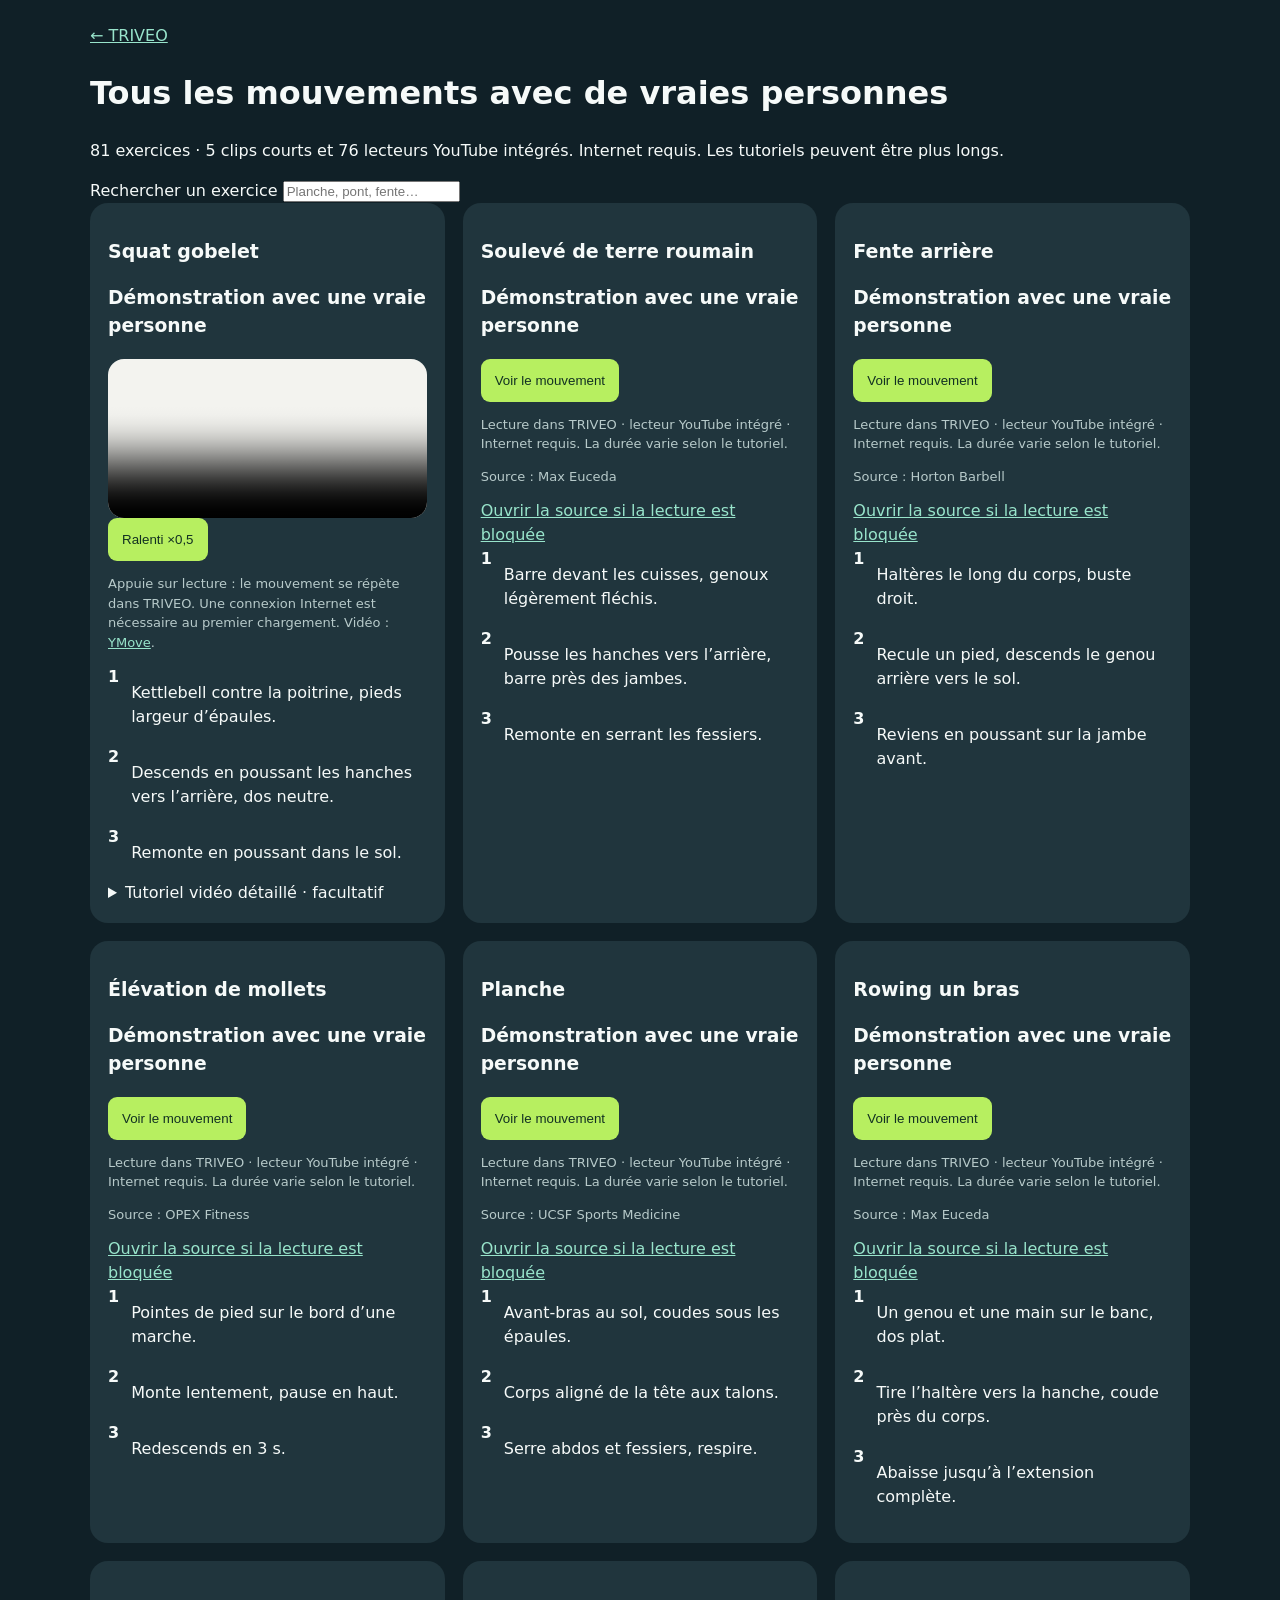
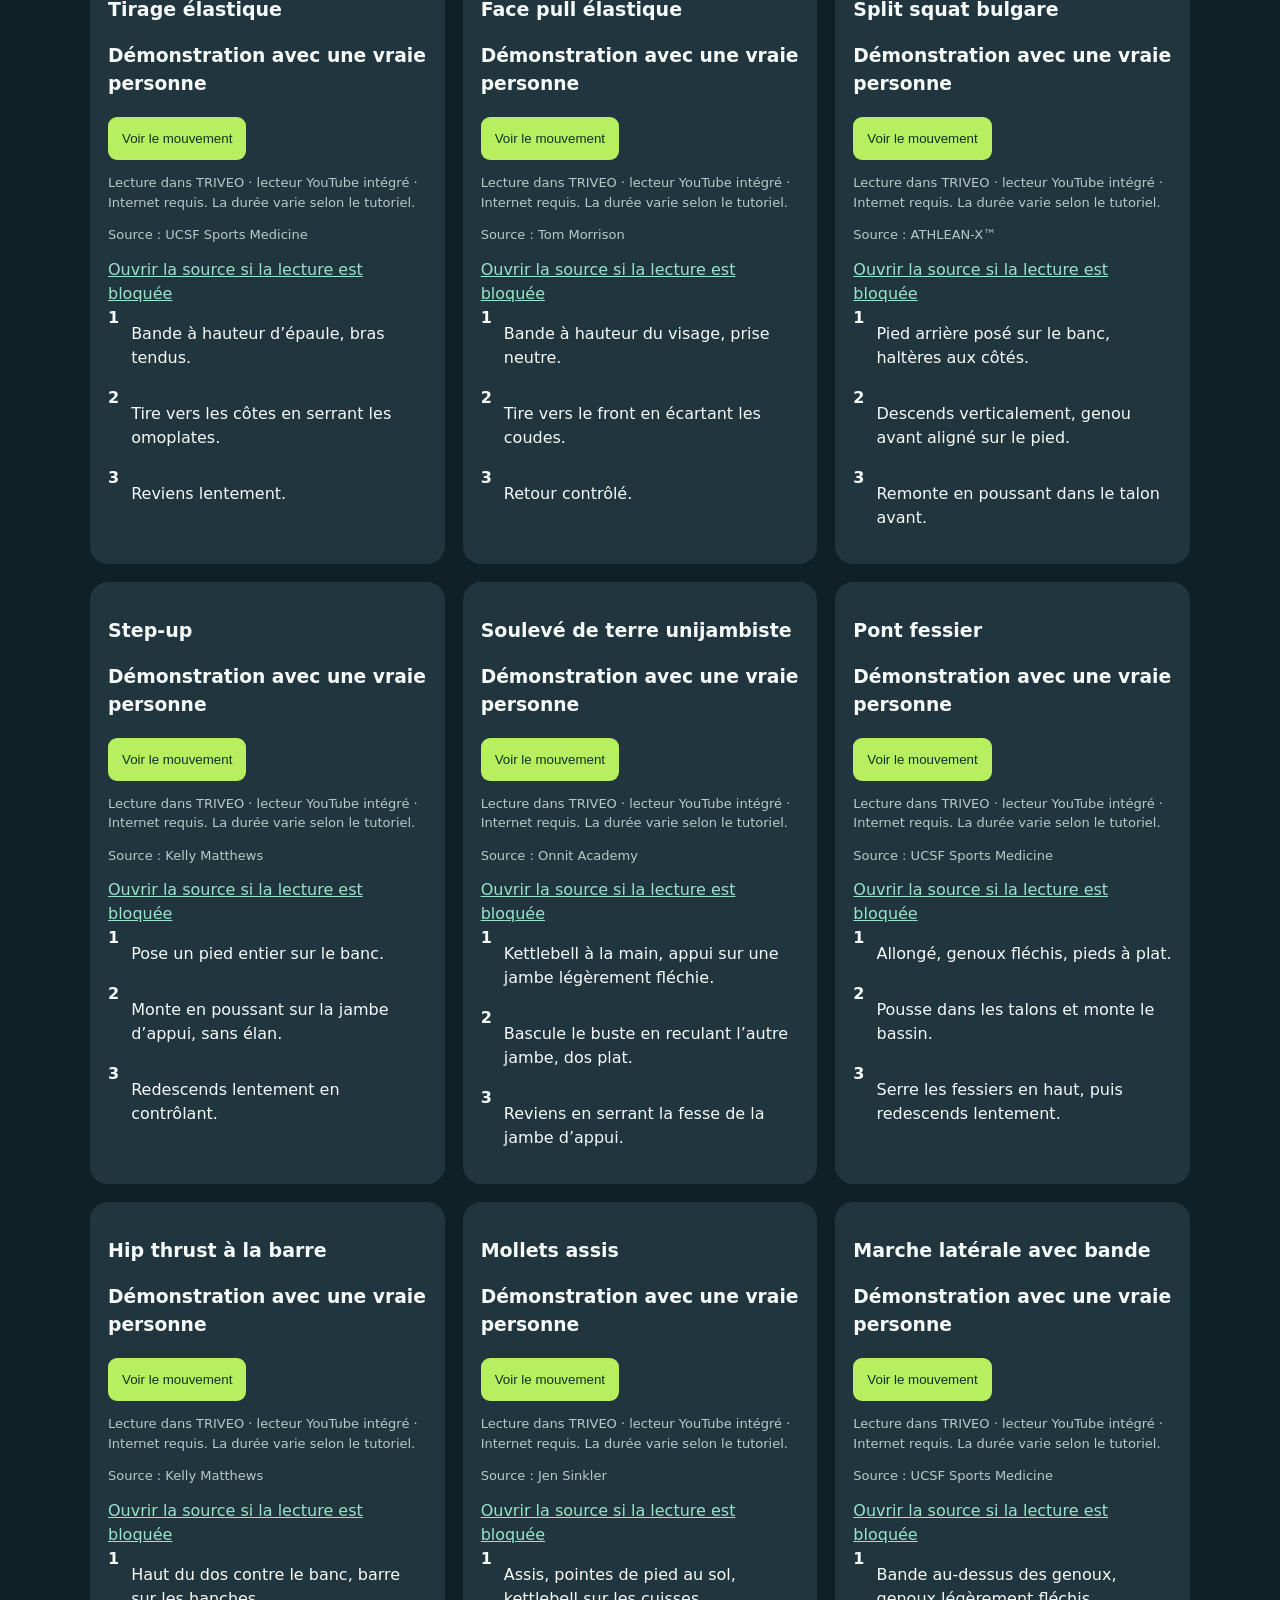
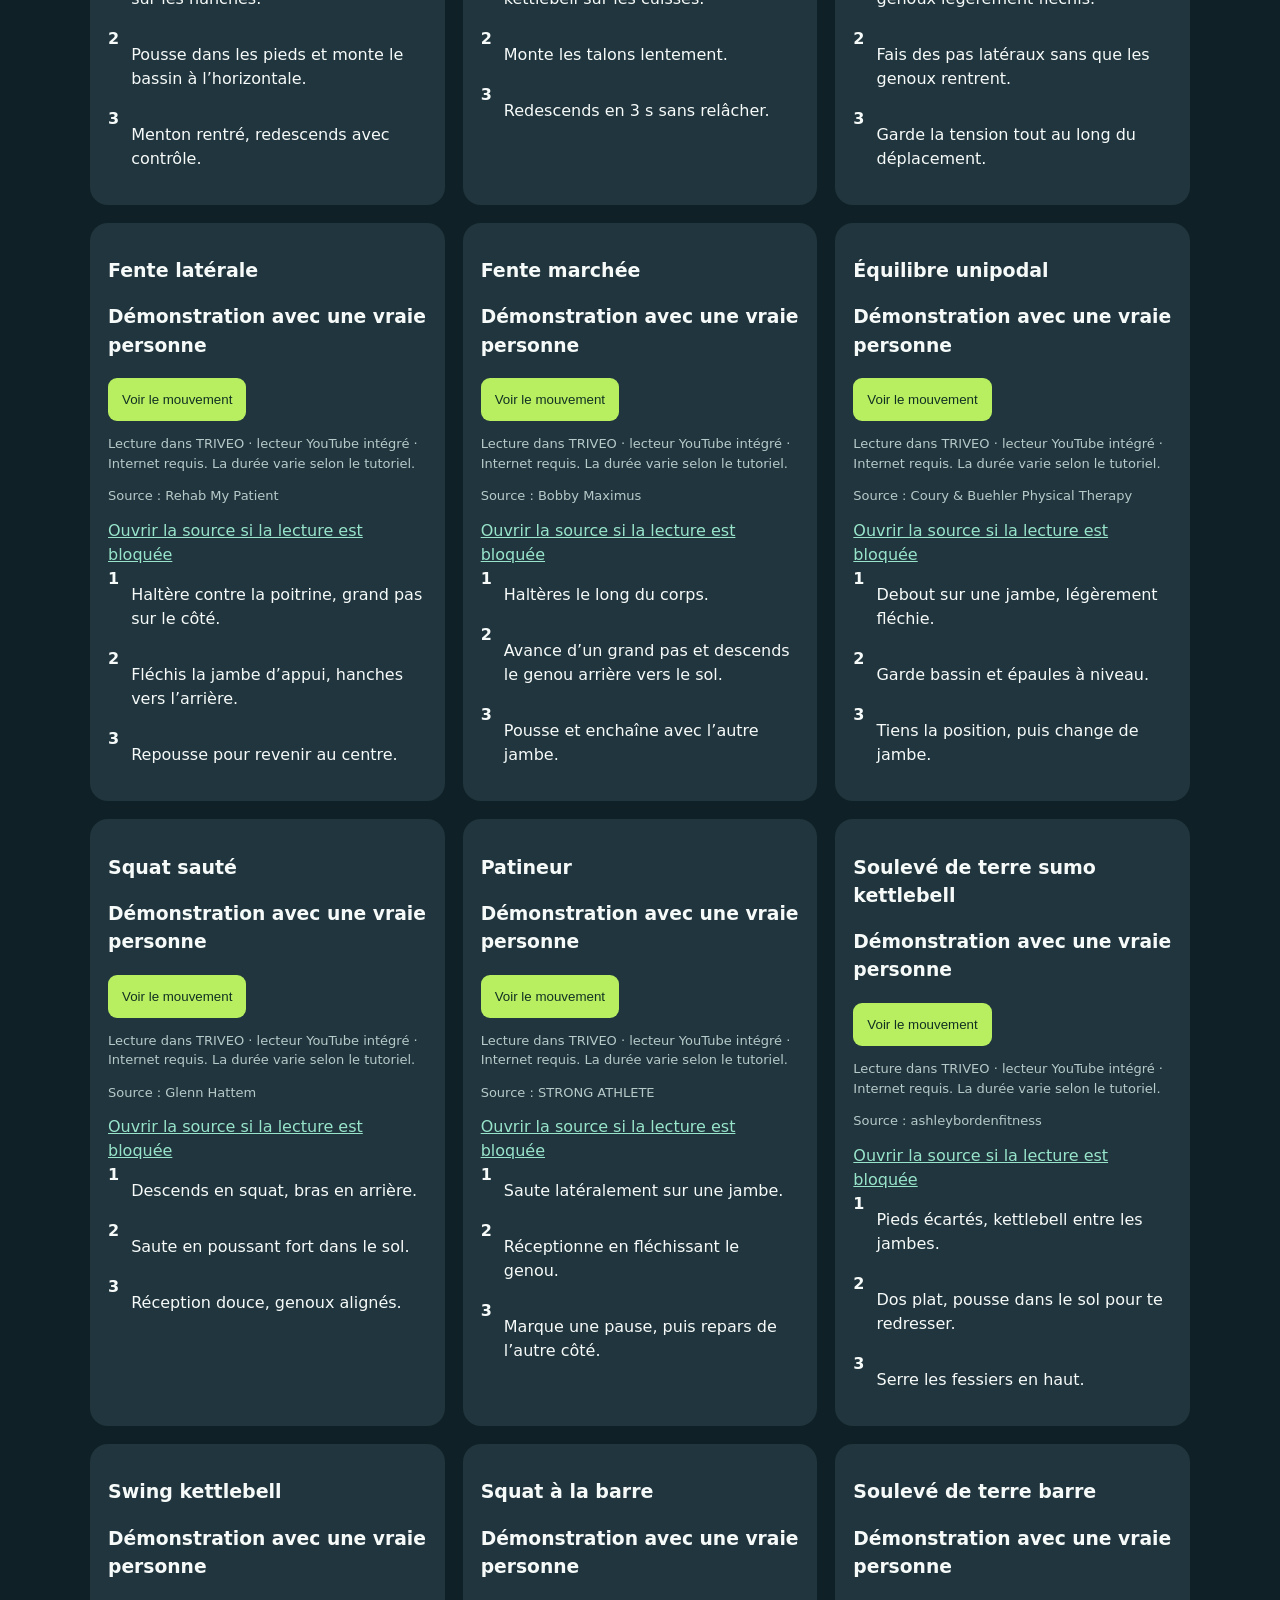
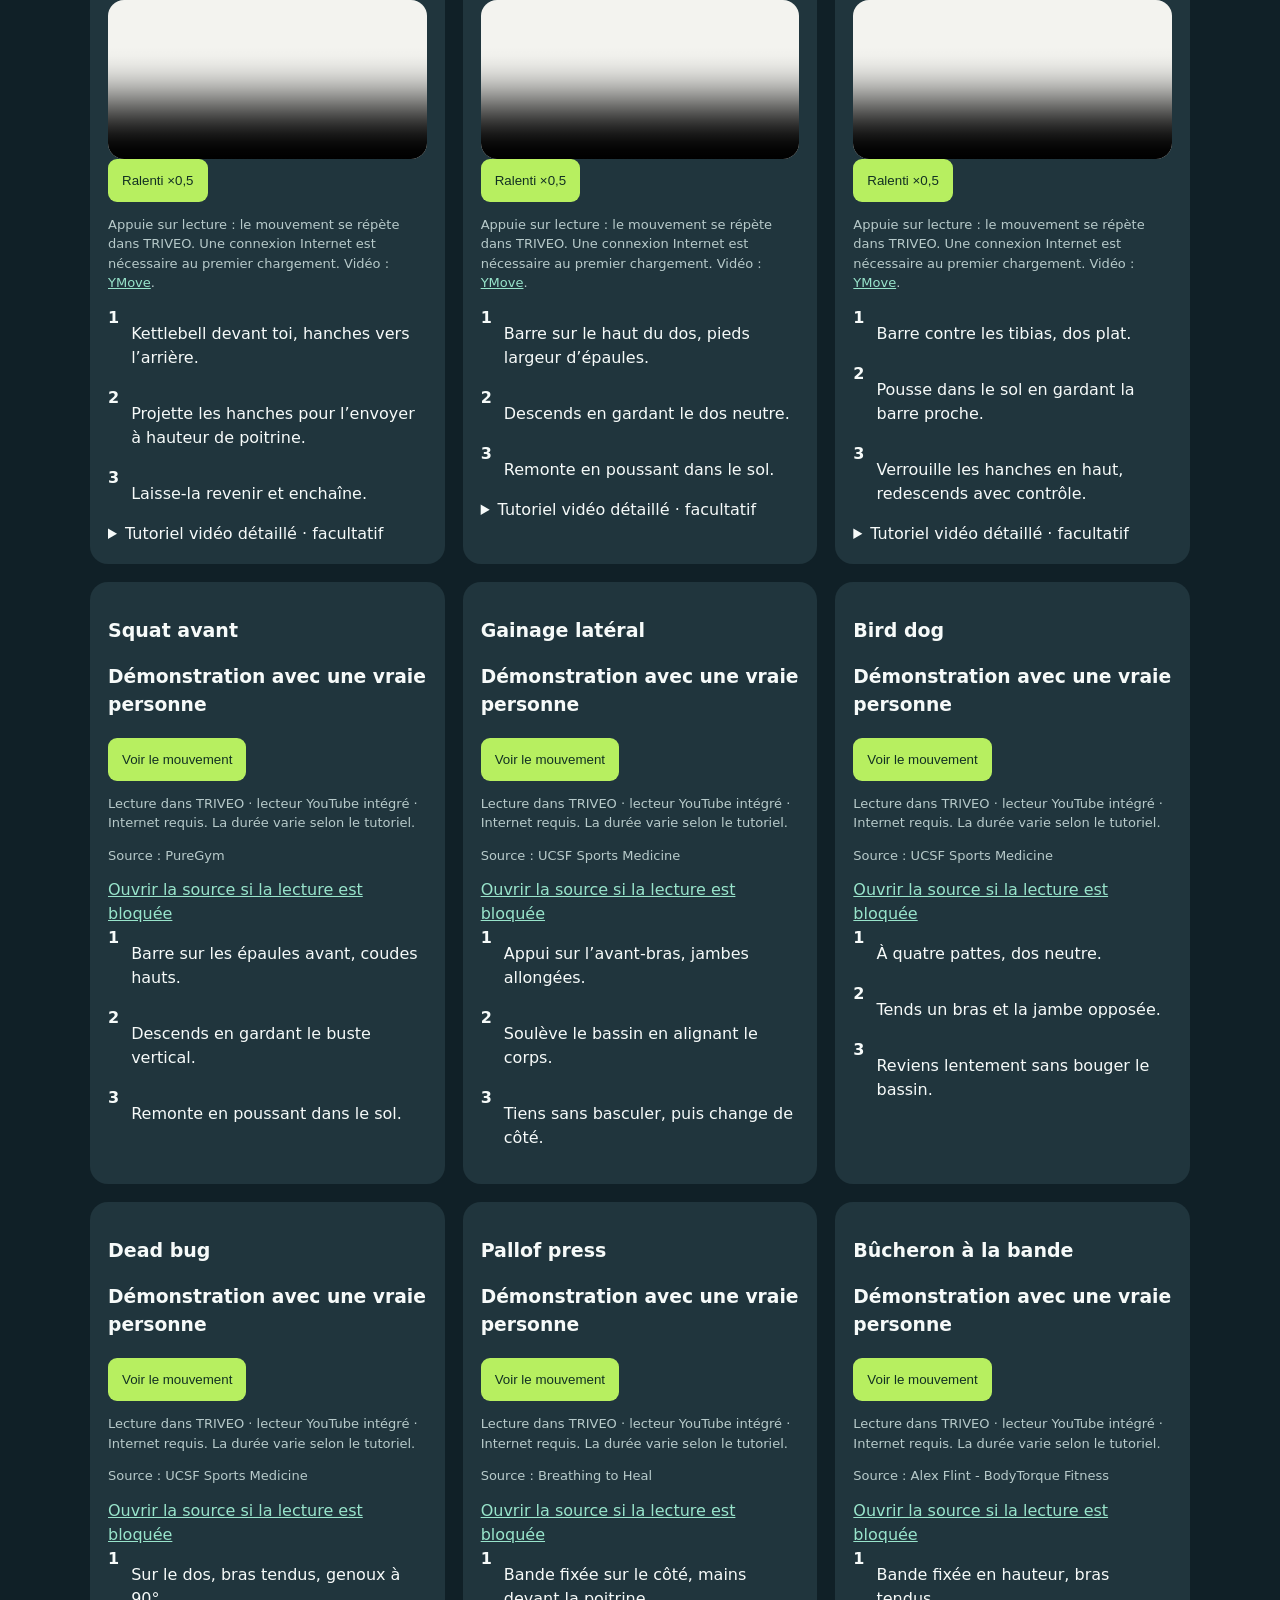
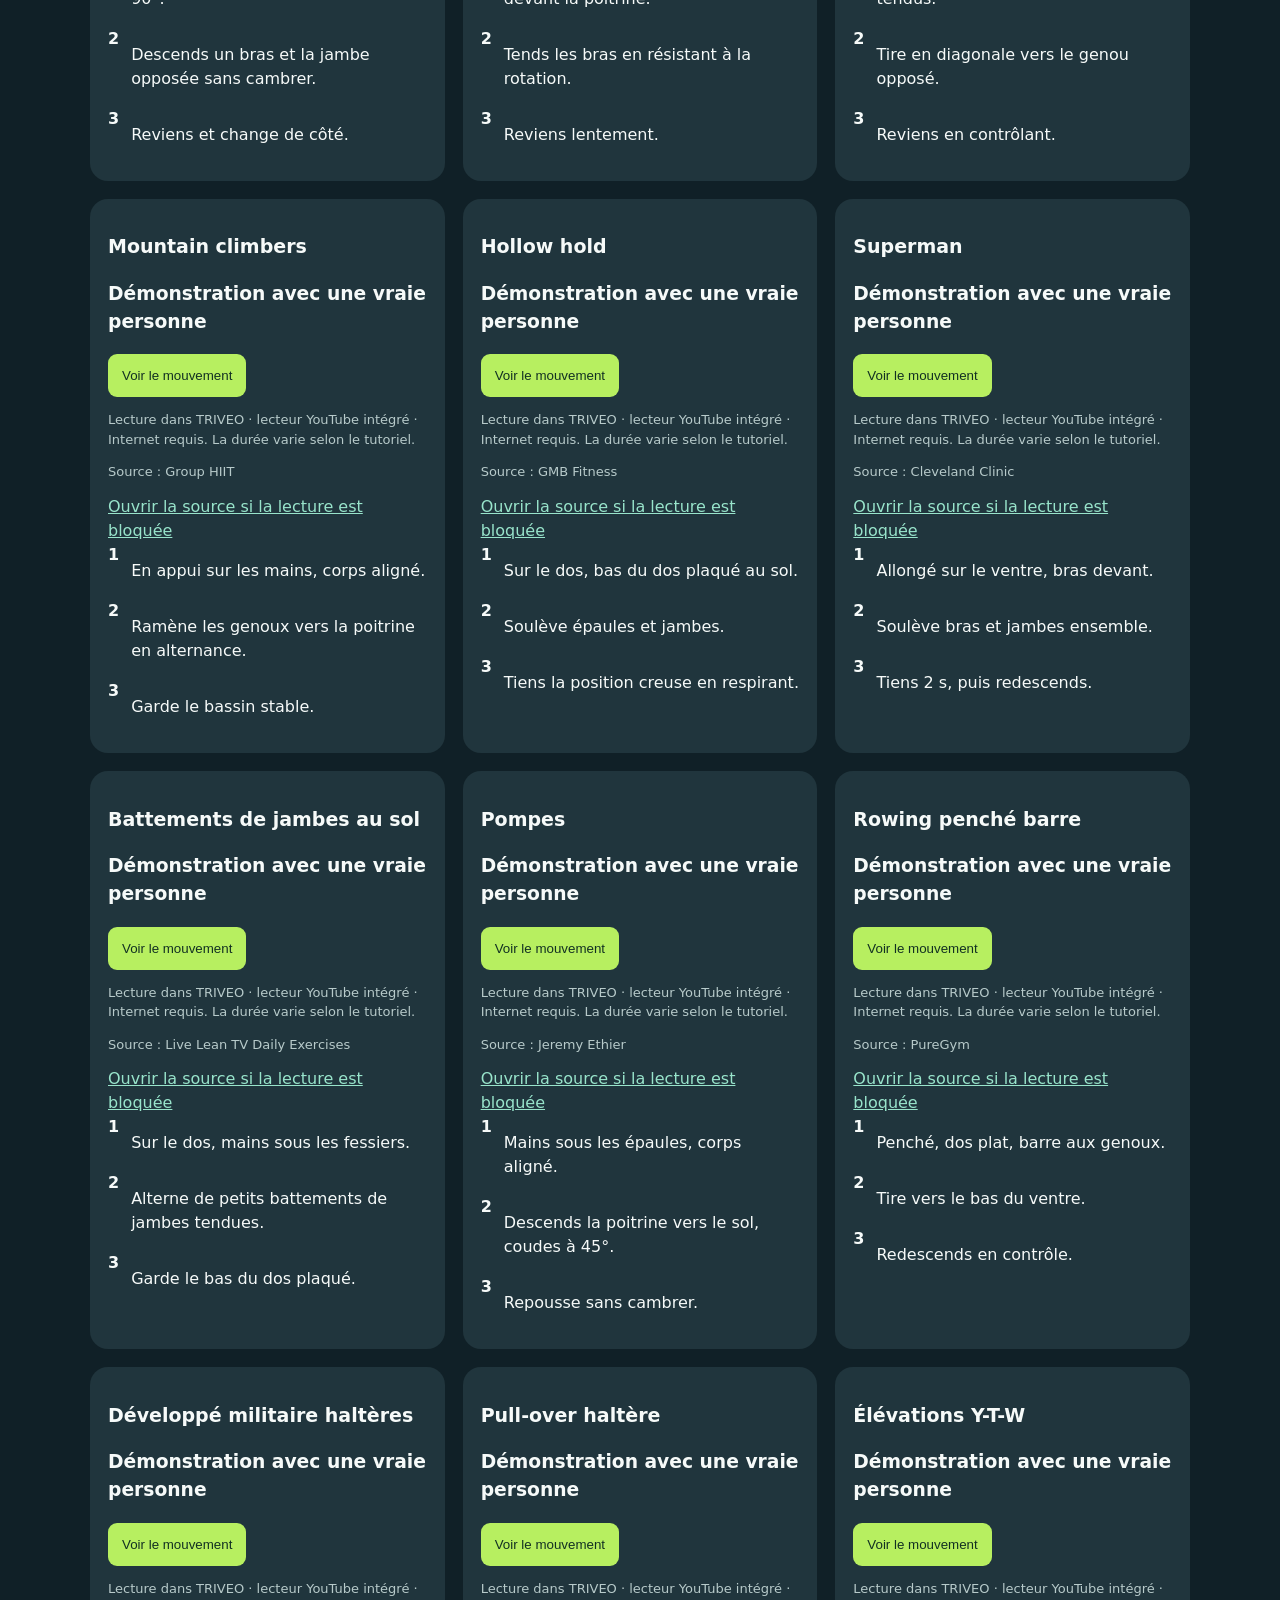
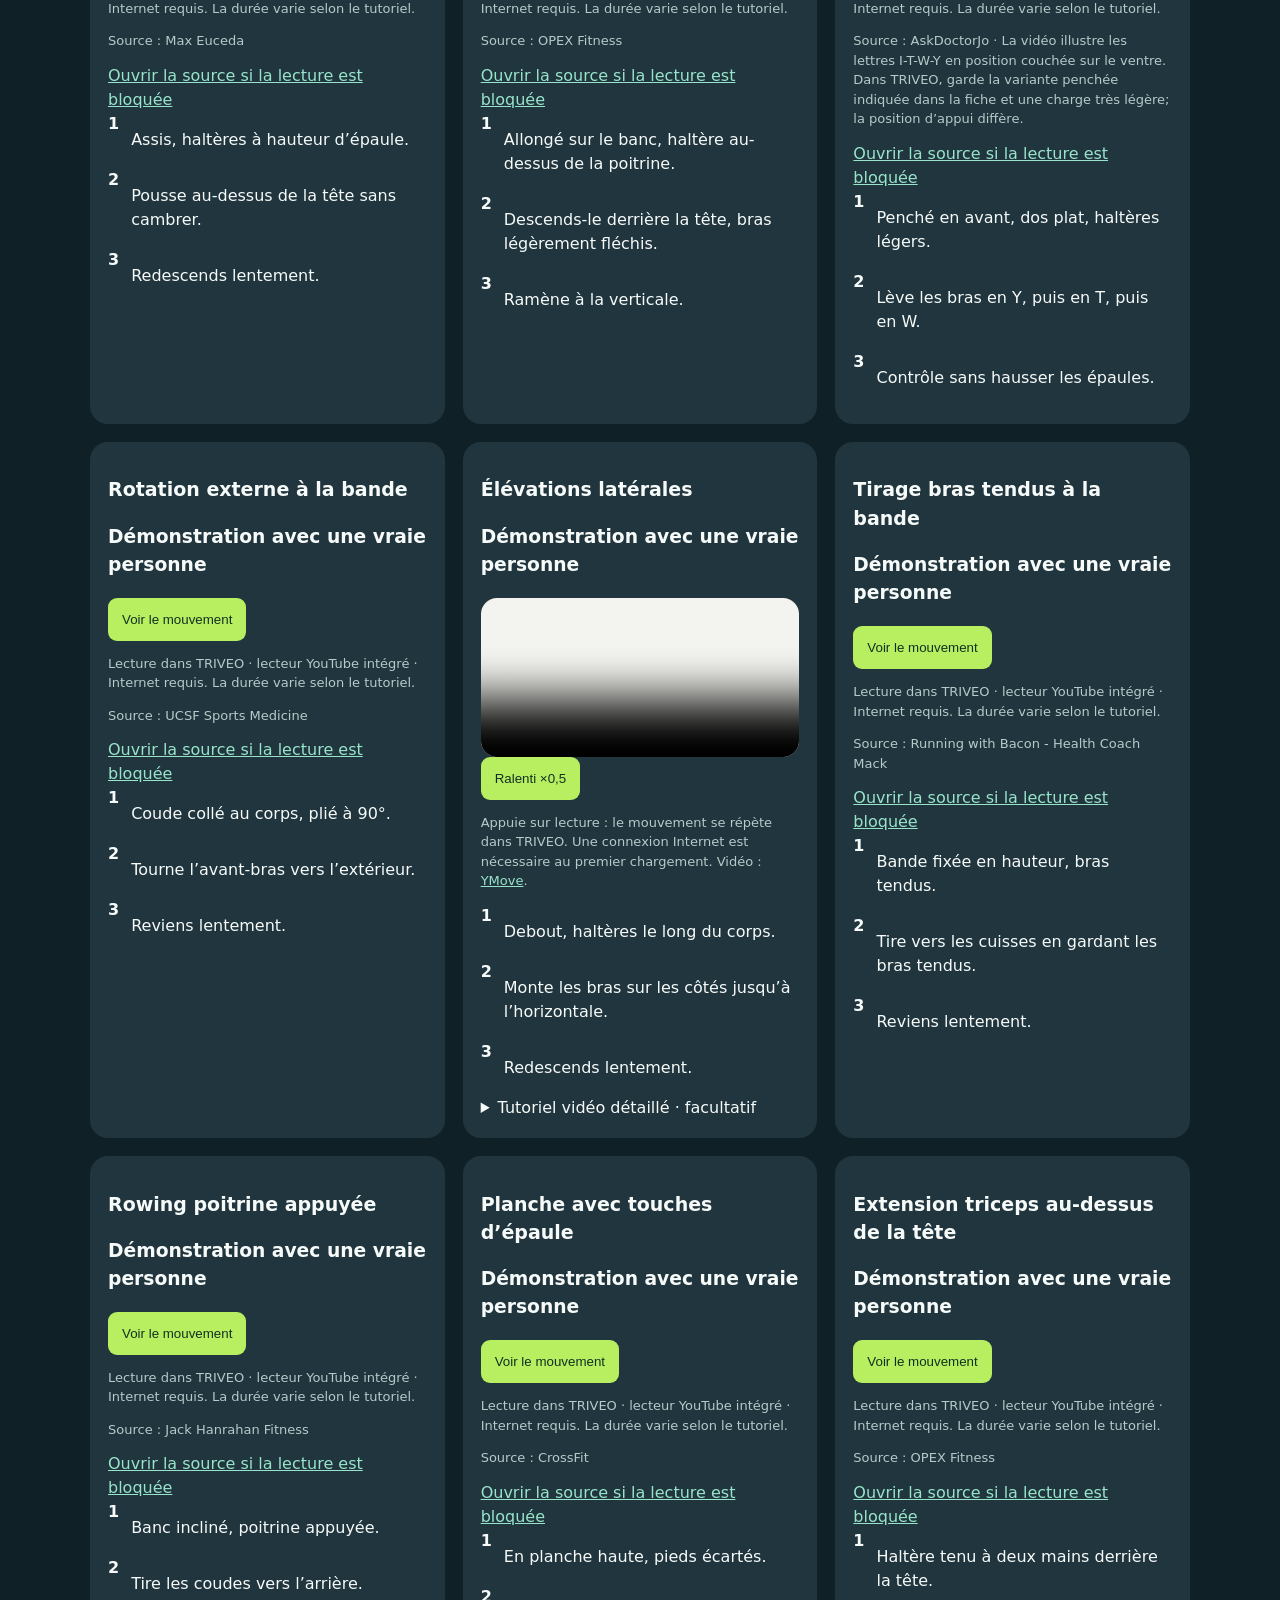
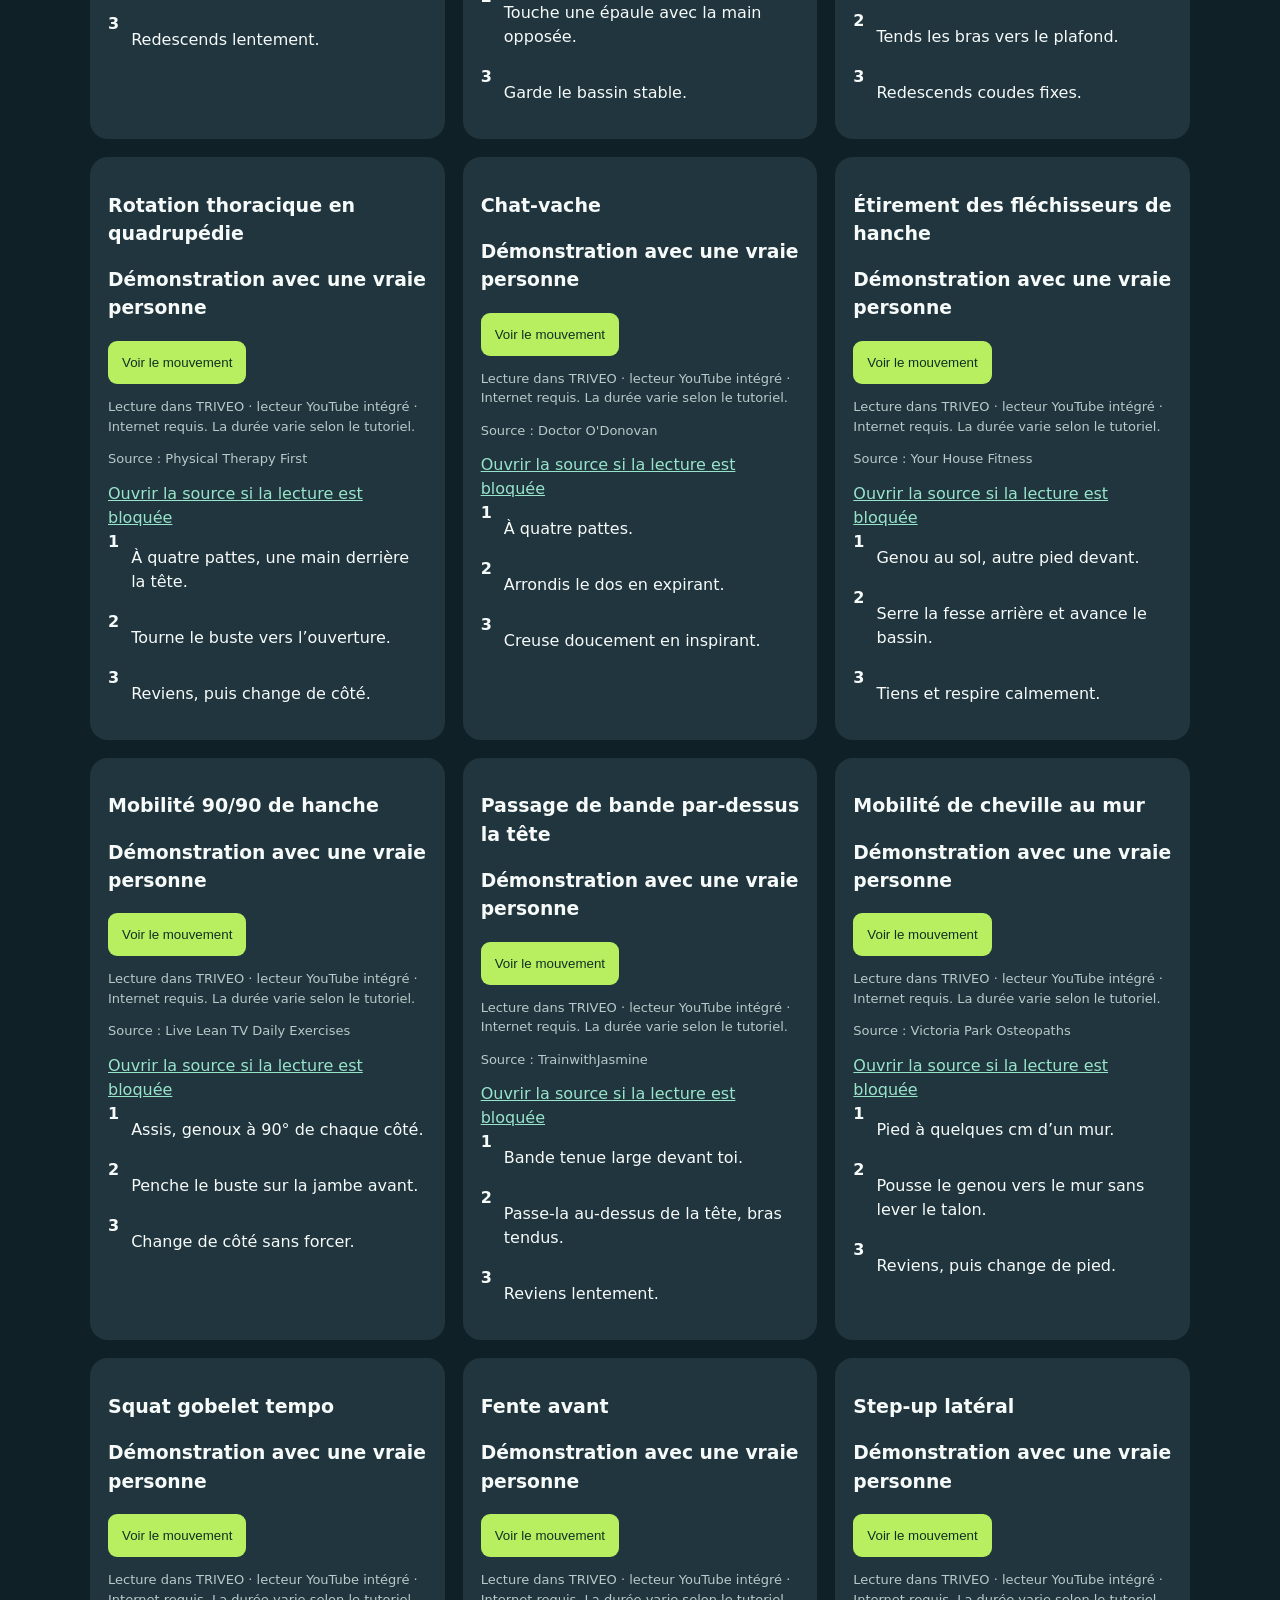
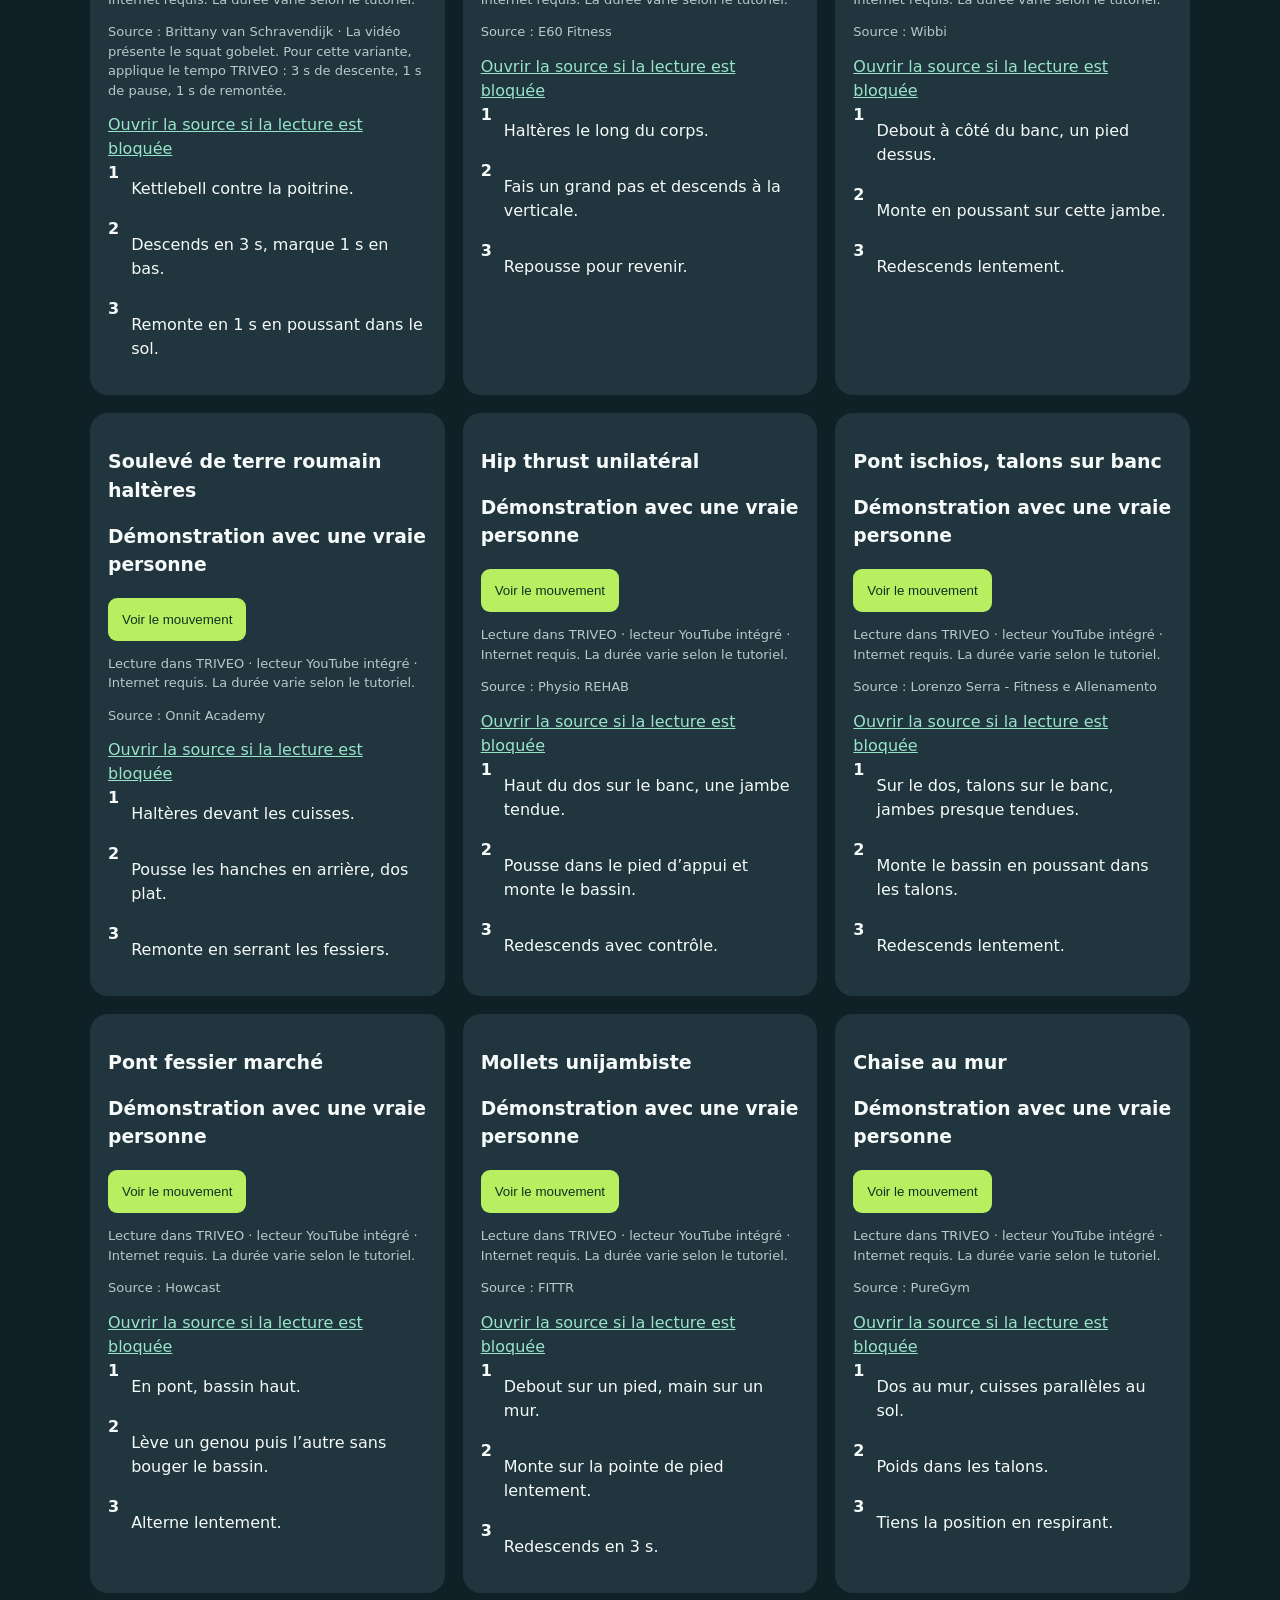
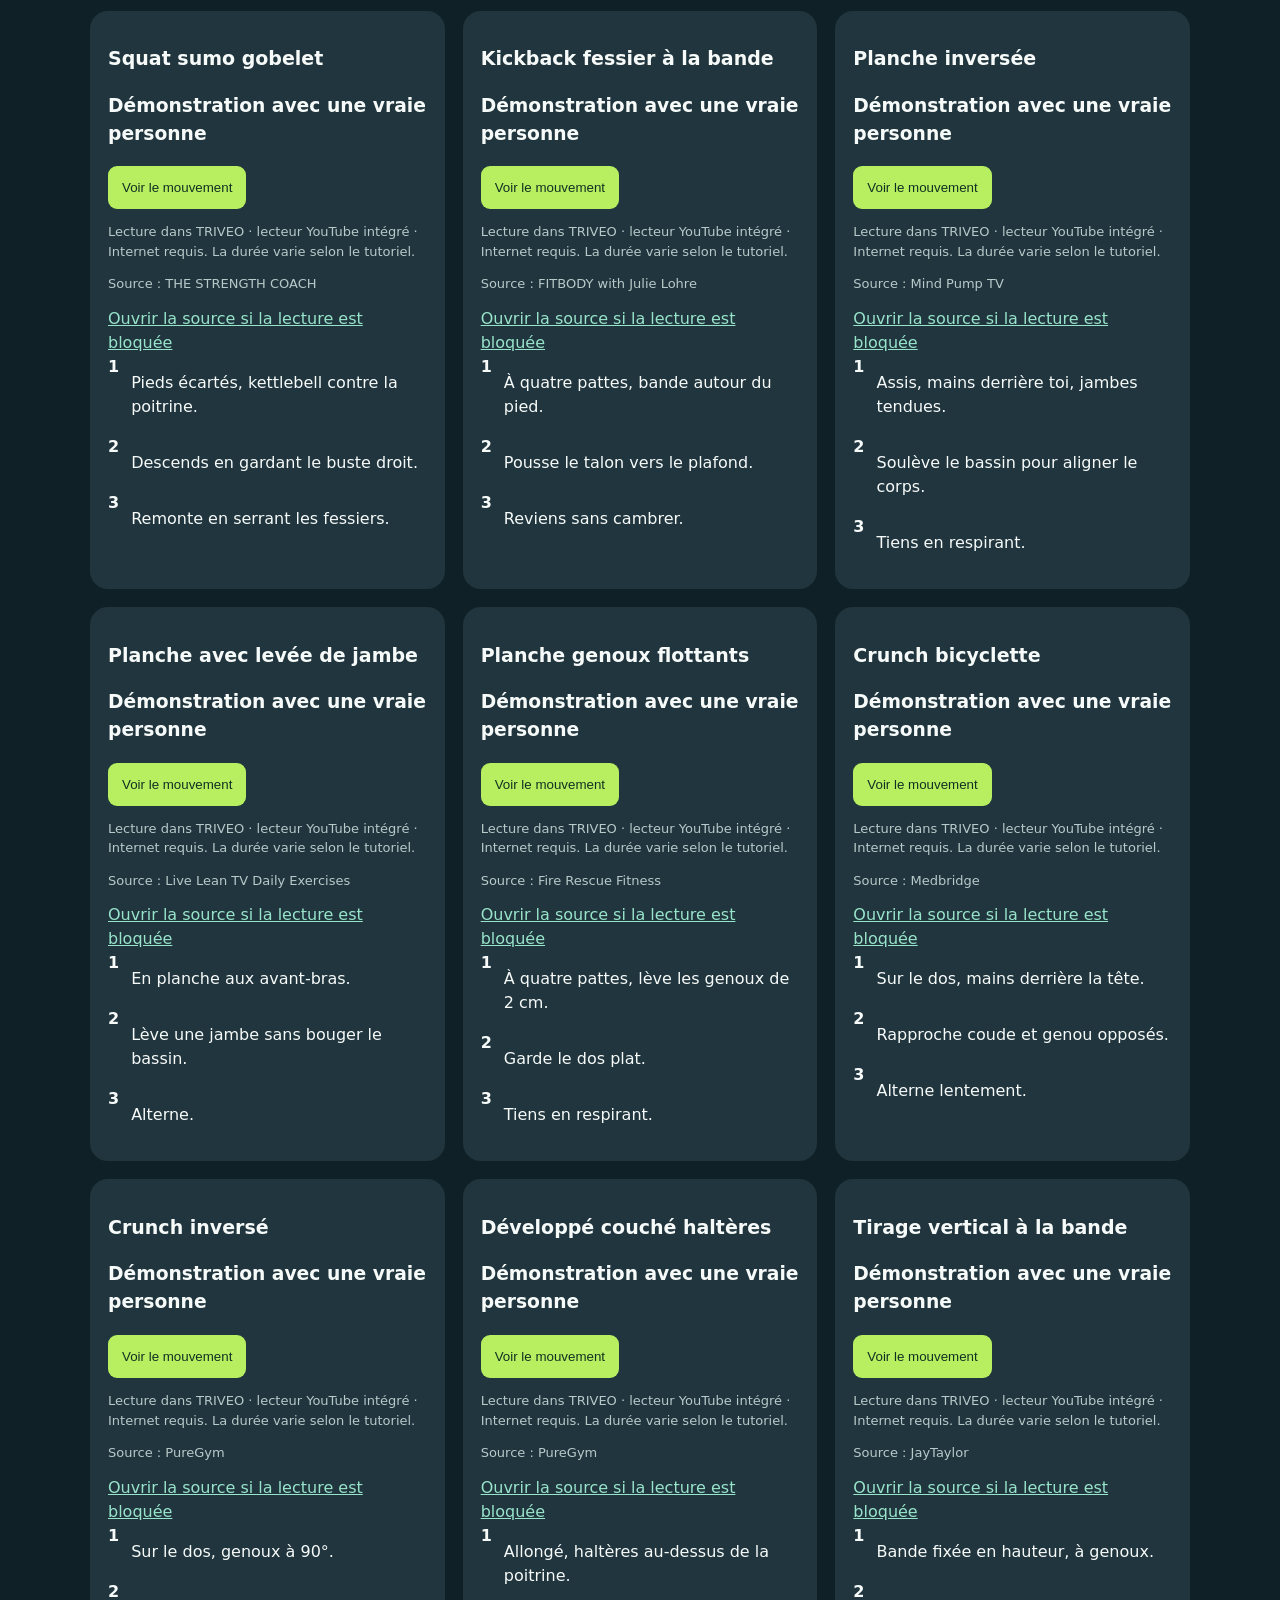
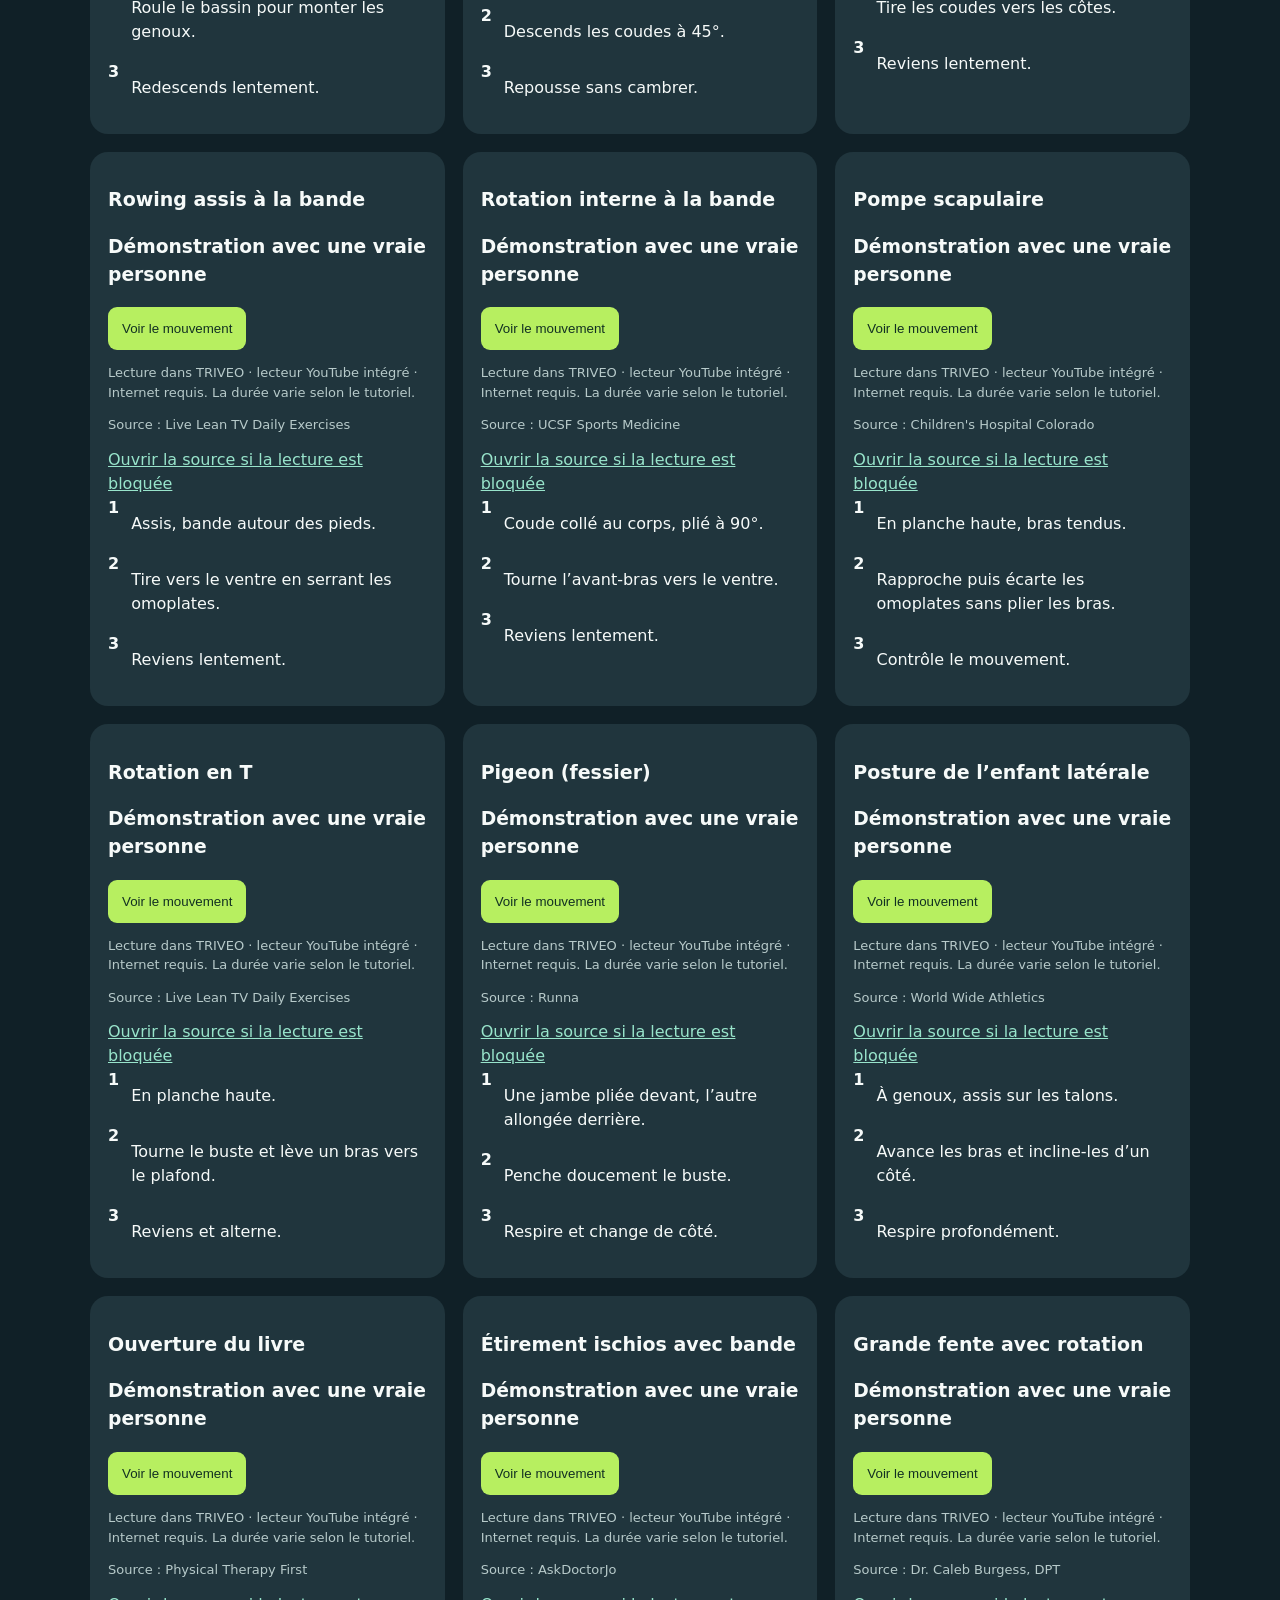
==== commit 301179ab: "Initialize isolated catalog state for real-person demonstration preview" ====
--- a/movement-preview.html
+++ b/movement-preview.html
@@ -1,4 +1,4 @@
-<!doctype html><html lang="fr"><head><meta charset="utf-8"><meta name="viewport" content="width=device-width,initial-scale=1"><title>TRIVEO · Tous les mouvements</title><style>body{font:16px/1.5 system-ui;background:#102027;color:#f6faf9;margin:0;padding:24px}main{max-width:1100px;margin:auto}.grid{display:grid;grid-template-columns:repeat(auto-fit,minmax(min(100%,310px),1fr));gap:18px}article{padding:18px;border-radius:18px;background:#20353d}h2{font-size:19px}a{color:#98e4cb}button{border:0;border-radius:9px;padding:14px;background:#b7ef60;color:#123022;cursor:pointer}.demo-video{display:block;width:100%;aspect-ratio:4/3;min-height:220px;border:0;border-radius:12px}.demo-step{display:flex;gap:12px}.mu{font-size:13px;color:#b7caca}summary{cursor:pointer}</style></head><body><main><a href="./">← TRIVEO</a><h1>Tous les mouvements avec de vraies personnes</h1><p>81 exercices · 5 clips courts et 76 lecteurs YouTube intégrés. Internet requis. Les tutoriels peuvent être plus longs.</p><label>Rechercher un exercice <input id="search" type="search" placeholder="Planche, pont, fente…"></label><div class="grid" id="grid"></div><p>Clips courts : <a href="https://ymove.app/free-exercise-videos">YMove</a> · <a href="https://github.com/ymove-app/exercise-api/blob/81c4c84c66ddbcf96731e74b14c55c267ab04cc3/free-videos/README.md">Licence</a>. Autres vidéos diffusées via le lecteur officiel de leur auteur.</p></main><script>const esc=x=>String(x).replace(/[&<>"']/g,c=>({"&":"&amp;","<":"&lt;",">":"&gt;","\"":"&quot;","'":"&#39;"}[c]||c));const I=()=>"";const E={
+<!doctype html><html lang="fr"><head><meta charset="utf-8"><meta name="viewport" content="width=device-width,initial-scale=1"><title>TRIVEO · Tous les mouvements</title><style>body{font:16px/1.5 system-ui;background:#102027;color:#f6faf9;margin:0;padding:24px}main{max-width:1100px;margin:auto}.grid{display:grid;grid-template-columns:repeat(auto-fit,minmax(min(100%,310px),1fr));gap:18px}article{padding:18px;border-radius:18px;background:#20353d}h2{font-size:19px}a{color:#98e4cb}button{border:0;border-radius:9px;padding:14px;background:#b7ef60;color:#123022;cursor:pointer}.demo-video{display:block;width:100%;aspect-ratio:4/3;min-height:220px;border:0;border-radius:12px}.demo-step{display:flex;gap:12px}.mu{font-size:13px;color:#b7caca}summary{cursor:pointer}</style></head><body><main><a href="./">← TRIVEO</a><h1>Tous les mouvements avec de vraies personnes</h1><p>81 exercices · 5 clips courts et 76 lecteurs YouTube intégrés. Internet requis. Les tutoriels peuvent être plus longs.</p><label>Rechercher un exercice <input id="search" type="search" placeholder="Planche, pont, fente…"></label><div class="grid" id="grid"></div><p>Clips courts : <a href="https://ymove.app/free-exercise-videos">YMove</a> · <a href="https://github.com/ymove-app/exercise-api/blob/81c4c84c66ddbcf96731e74b14c55c267ab04cc3/free-videos/README.md">Licence</a>. Autres vidéos diffusées via le lecteur officiel de leur auteur.</p></main><script>const D={chk:{}},T="2026-11-14";const esc=x=>String(x).replace(/[&<>"']/g,c=>({"&":"&amp;","<":"&lt;",">":"&gt;","\"":"&quot;","'":"&#39;"}[c]||c));const I=()=>"";const E={
 sq:{n:"Squat gobelet",eq:"Kettlebell",m:"Quadriceps, fessiers",tg:["Course","Vélo"],lv:"Débutant",l:35,st:["Kettlebell contre la poitrine, pieds largeur d’épaules.","Descends en poussant les hanches vers l’arrière, dos neutre.","Remonte en poussant dans le sol."],er:["Genoux qui rentrent","Talons qui décollent","Dos arrondi"],b:"Base de force des jambes pour la course et la puissance au pédalage.",ez:"Squat au poids du corps sur banc",hd:"Squat avec pause de 2 s"},
 rdl:{n:"Soulevé de terre roumain",eq:"Barre + disques",m:"Ischios, fessiers, dos",tg:["Course","Vélo"],lv:"Intermédiaire",l:55,st:["Barre devant les cuisses, genoux légèrement fléchis.","Pousse les hanches vers l’arrière, barre près des jambes.","Remonte en serrant les fessiers."],er:["Dos arrondi","Barre loin du corps","Genoux trop fléchis"],b:"Chaîne postérieure : propulsion en course, puissance sur le vélo.",ez:"Avec haltères légers",hd:"Unijambiste avec haltère"},
 fa:{n:"Fente arrière",eq:"Haltères",m:"Quadriceps, fessiers, stabilité",tg:["Course"],lv:"Intermédiaire",l:20,st:["Haltères le long du corps, buste droit.","Recule un pied, descends le genou arrière vers le sol.","Reviens en poussant sur la jambe avant."],er:["Genou avant qui rentre","Bassin qui bascule","Pas trop court"],b:"Stabilité unilatérale et contrôle du bassin en course.",ez:"Fente sans charge",hd:"Pied avant surélevé"},
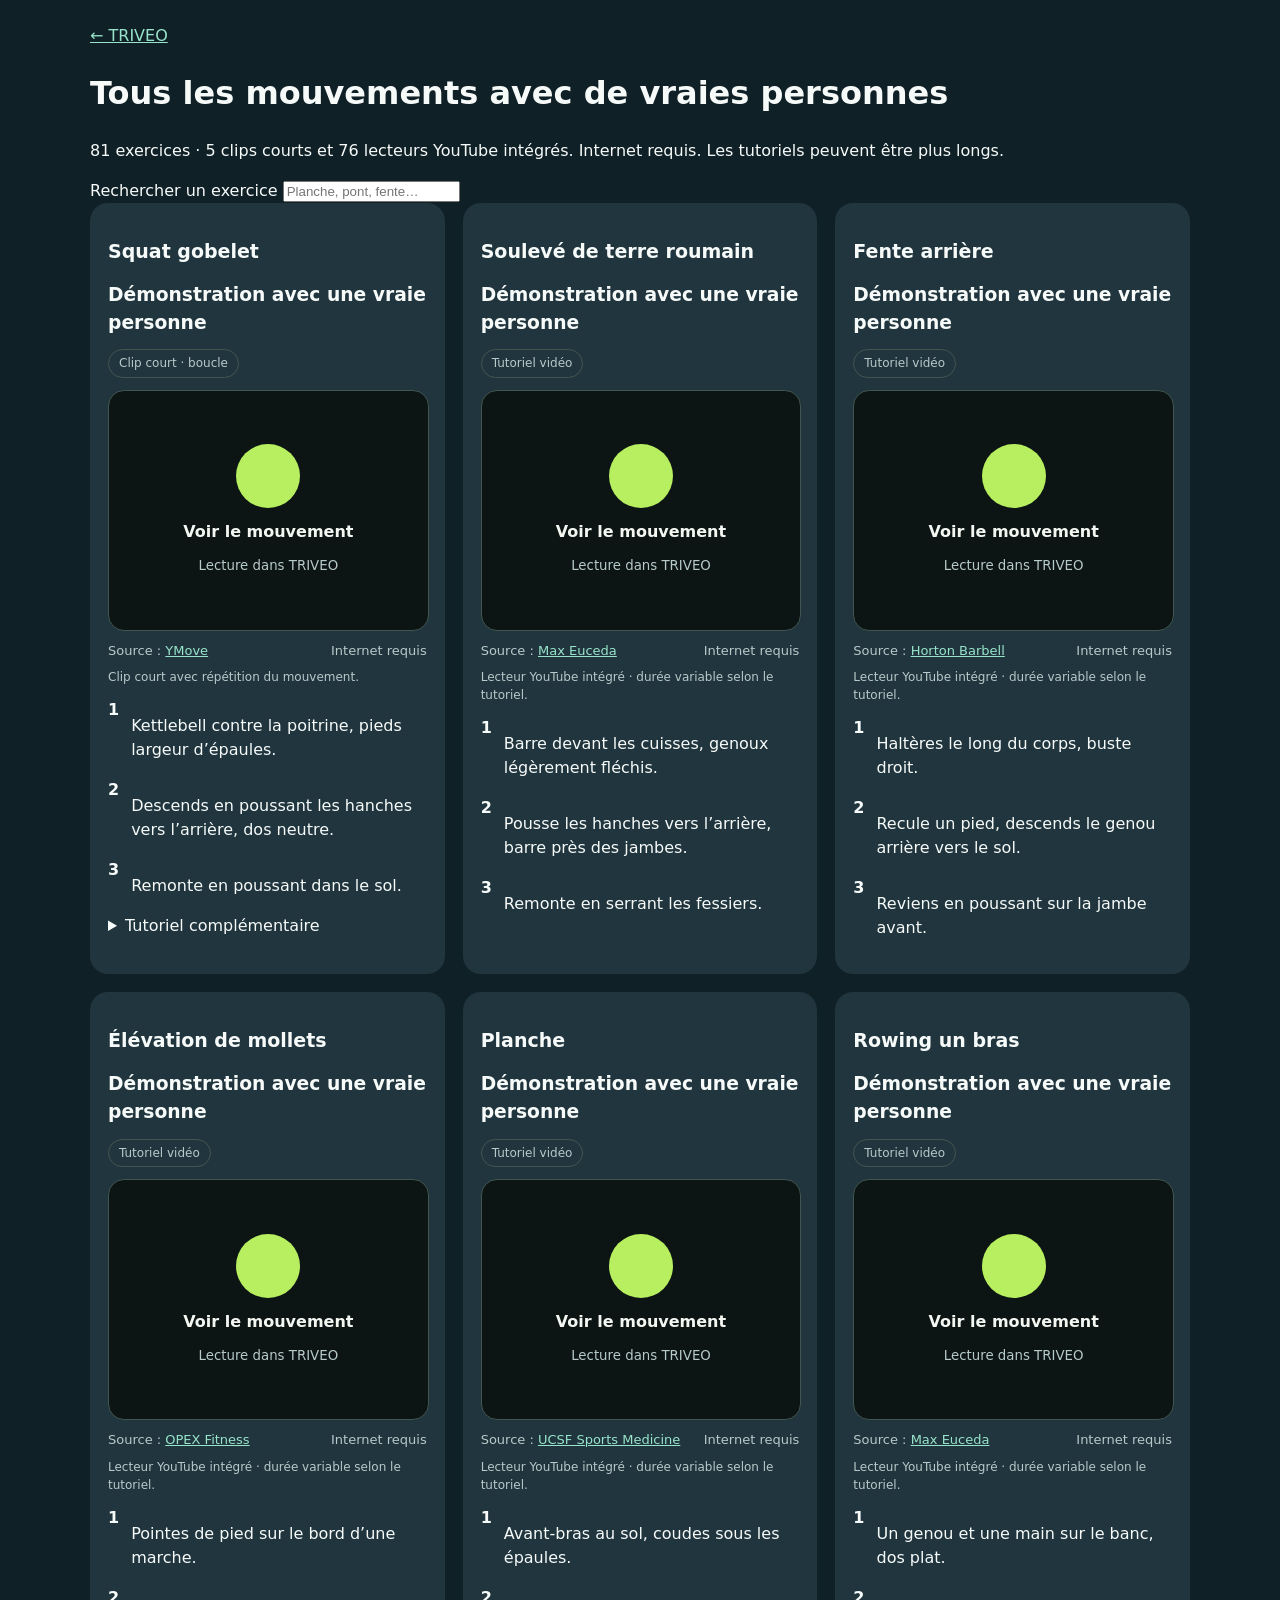
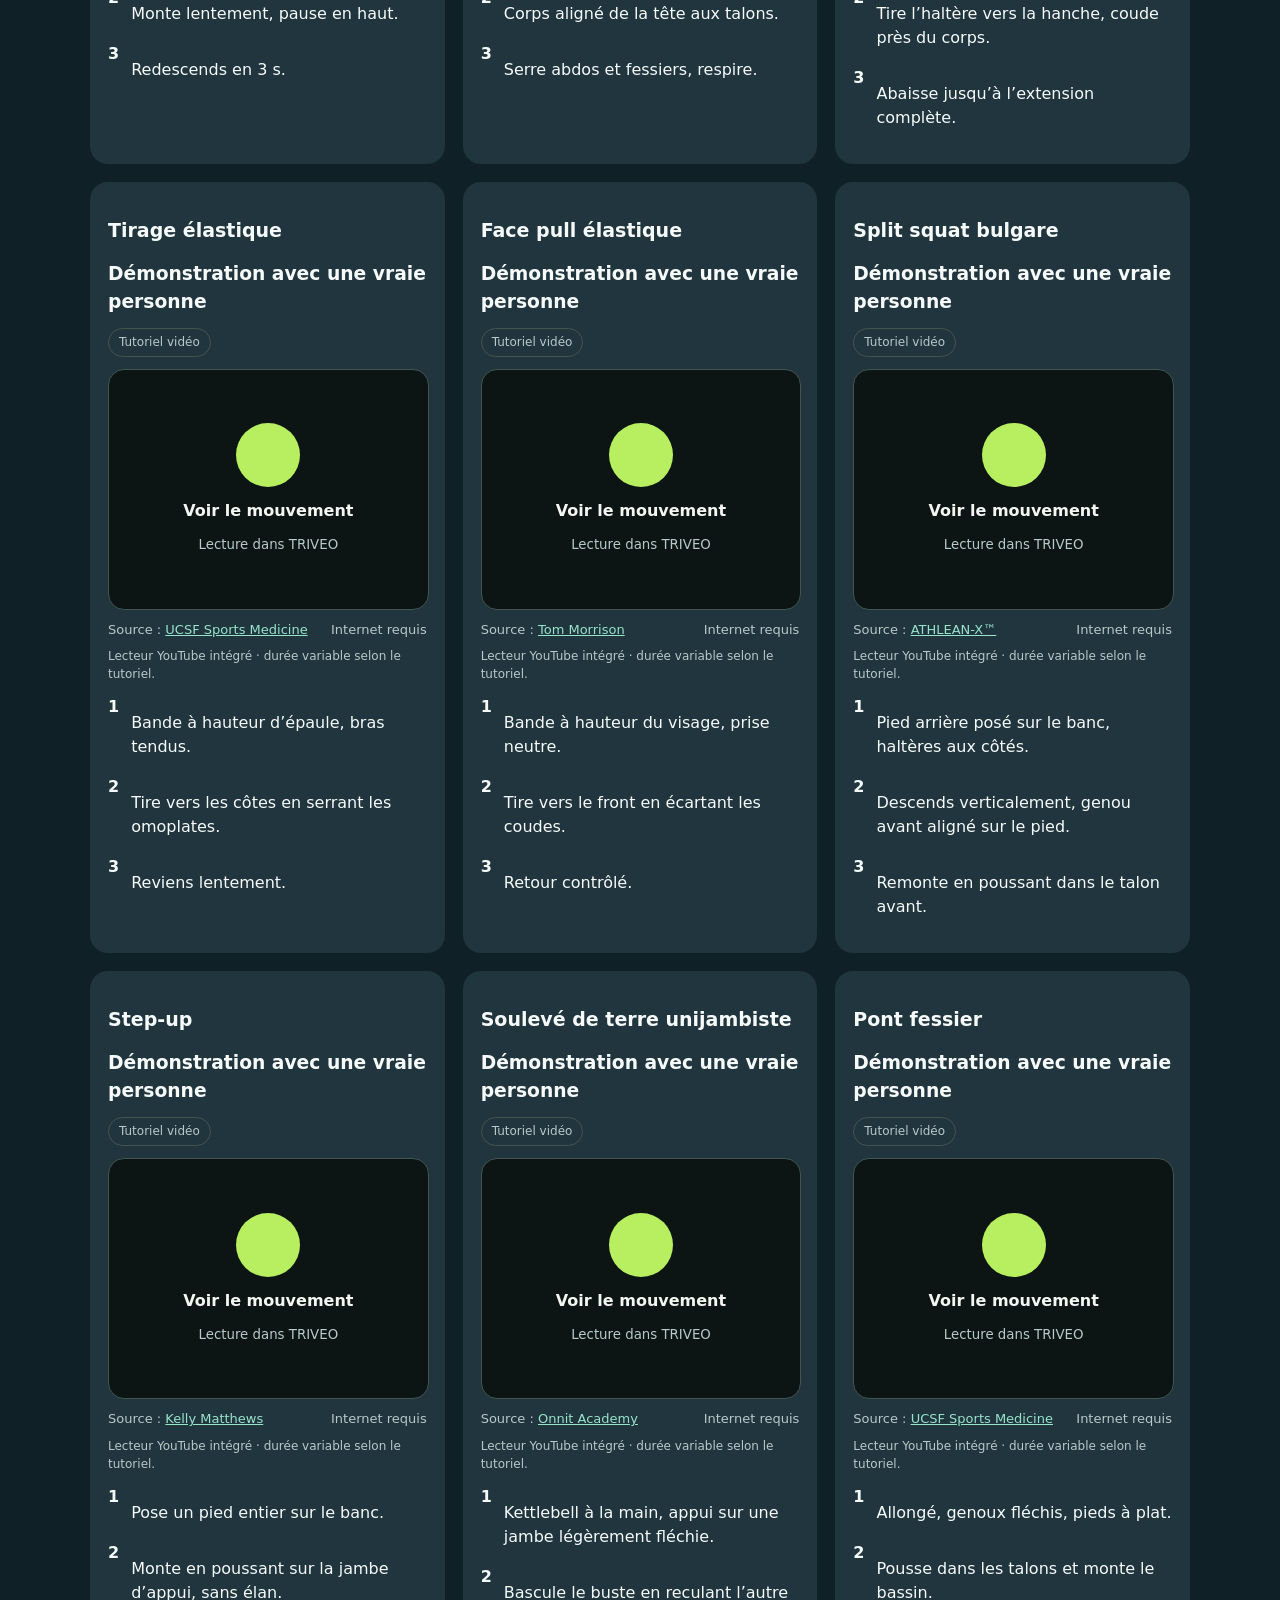
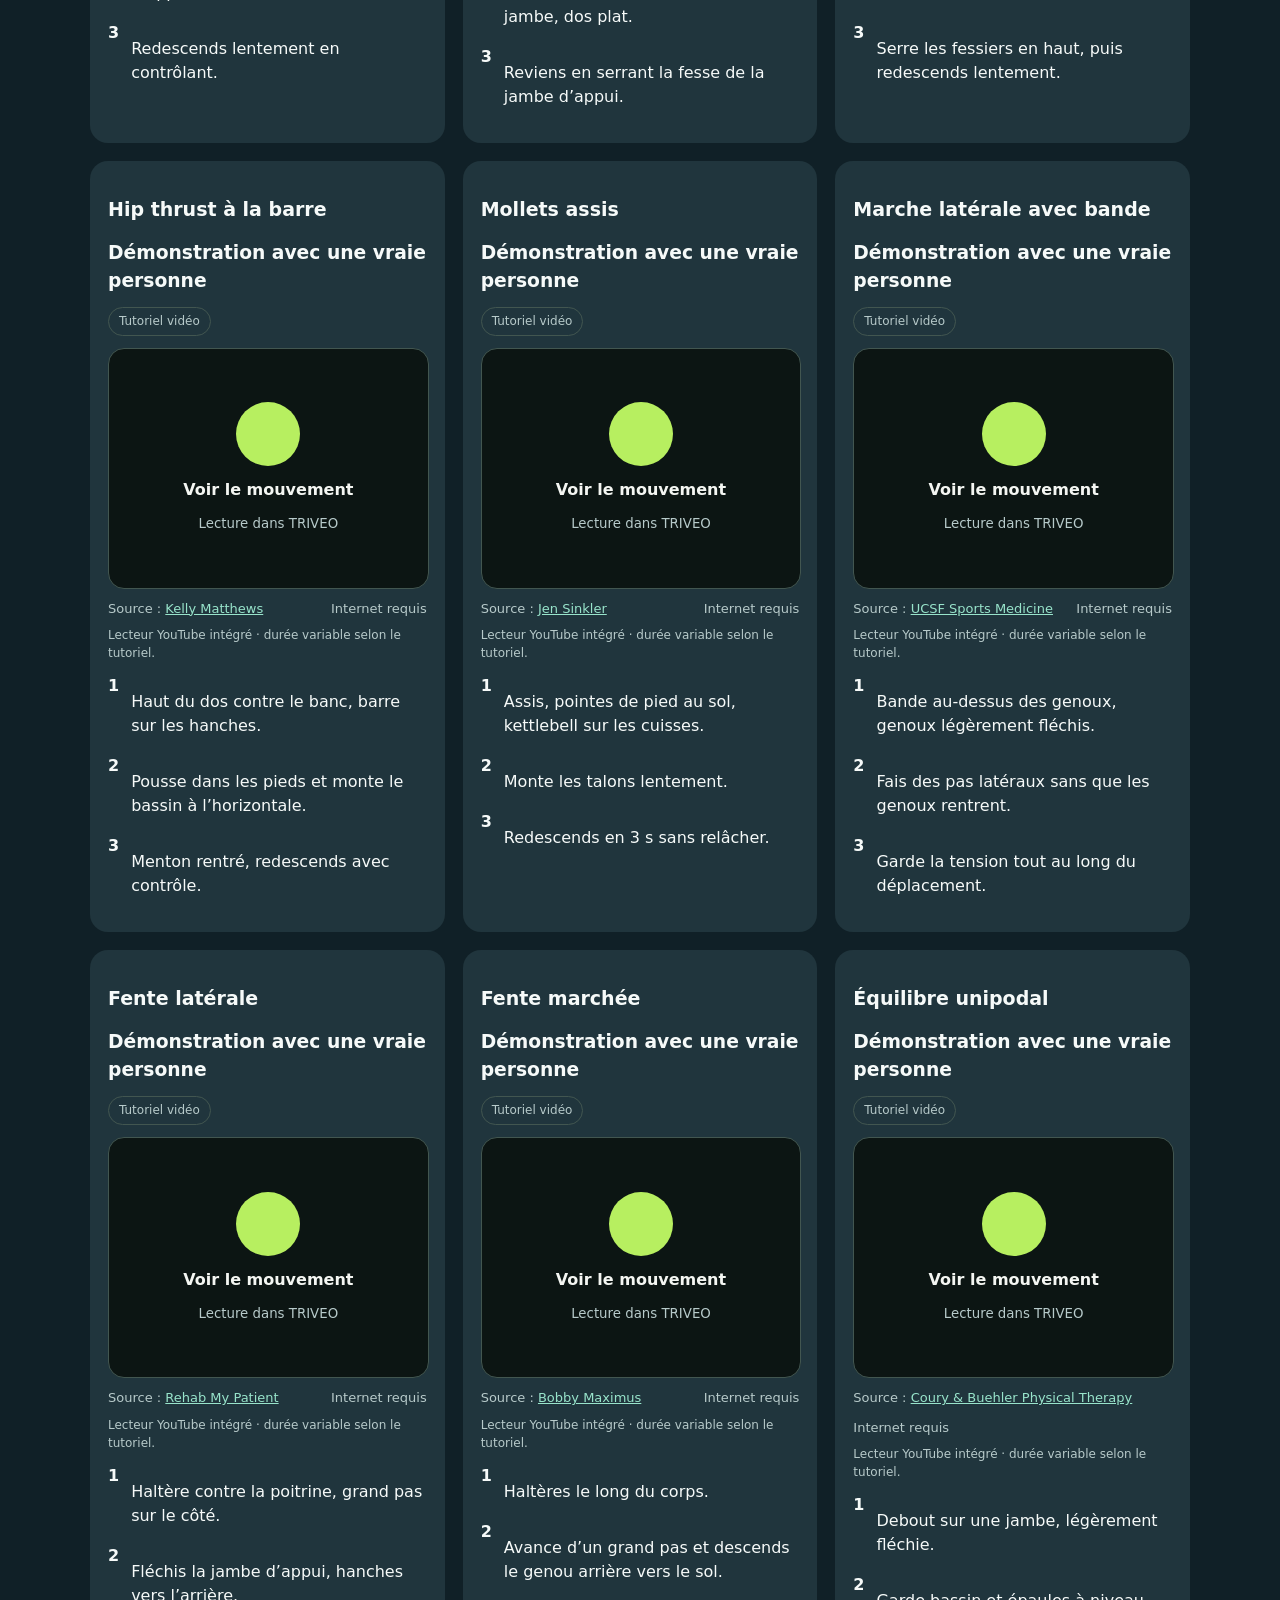
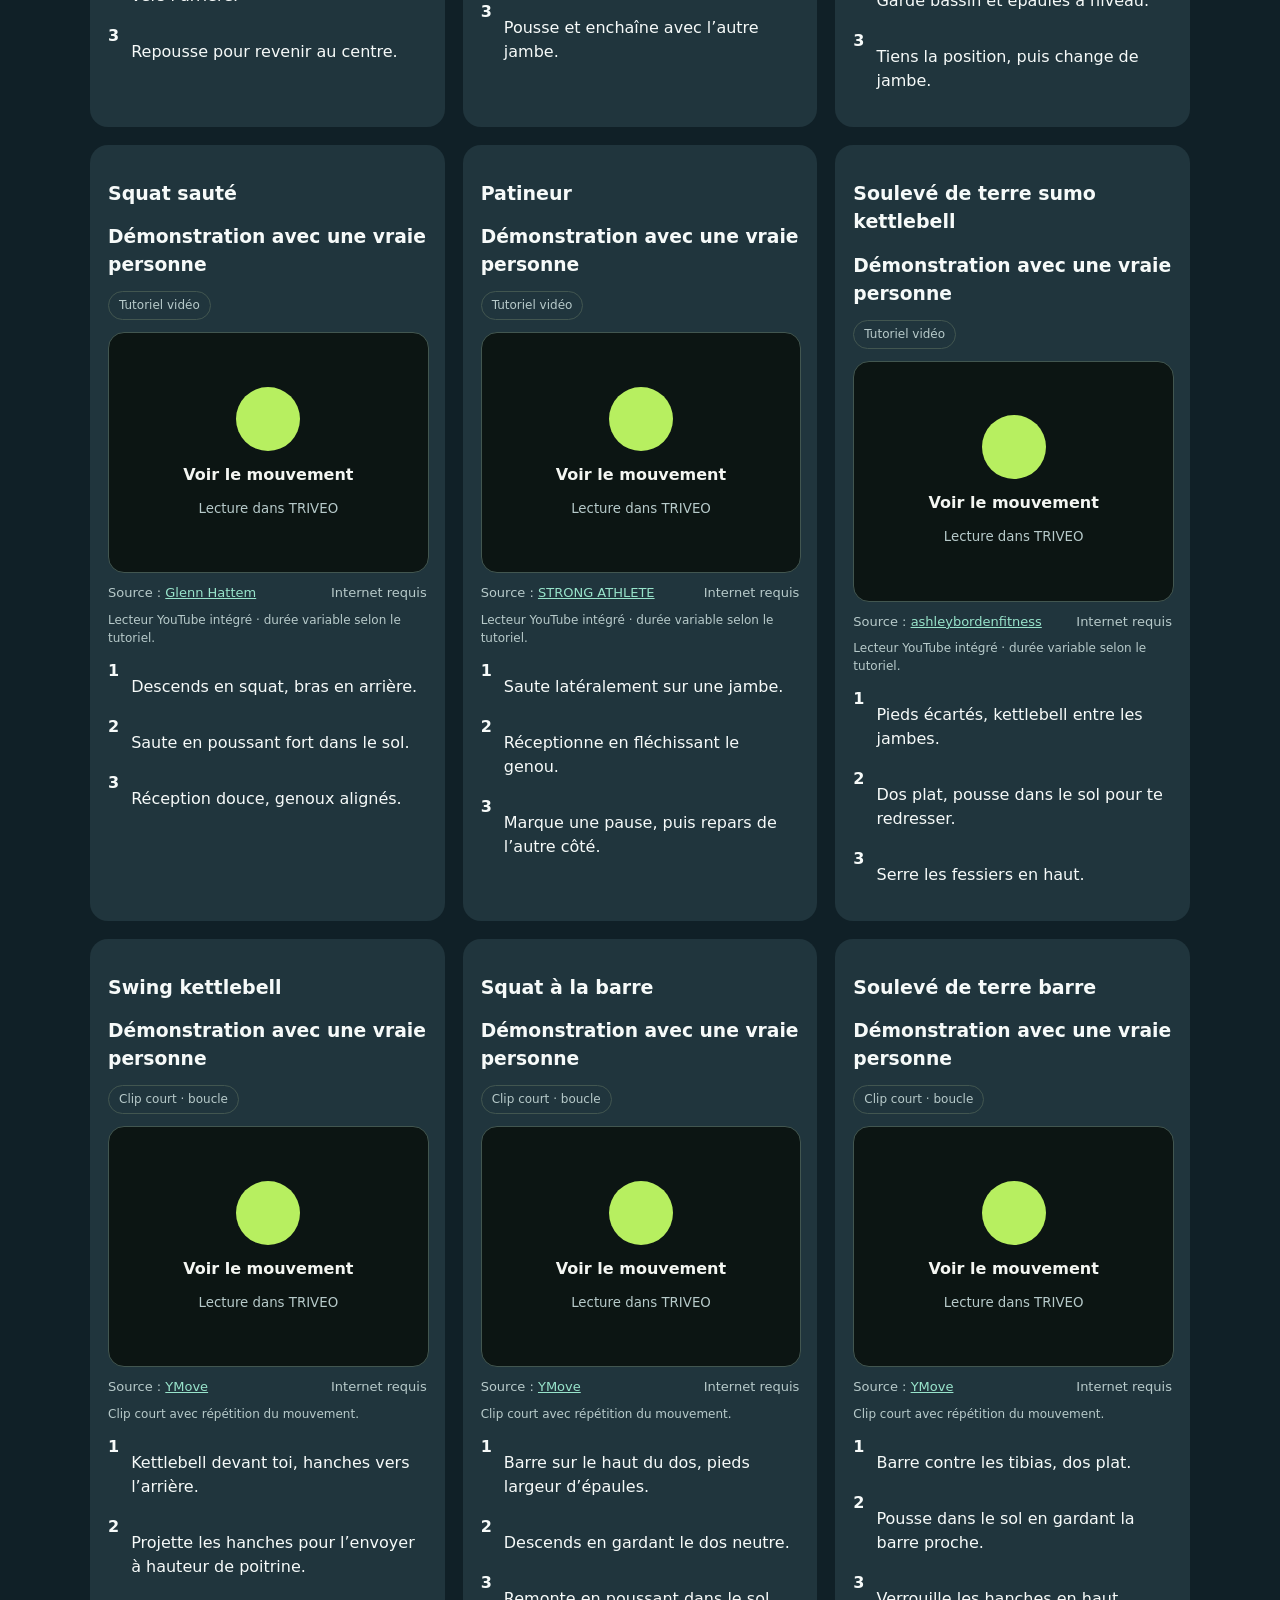
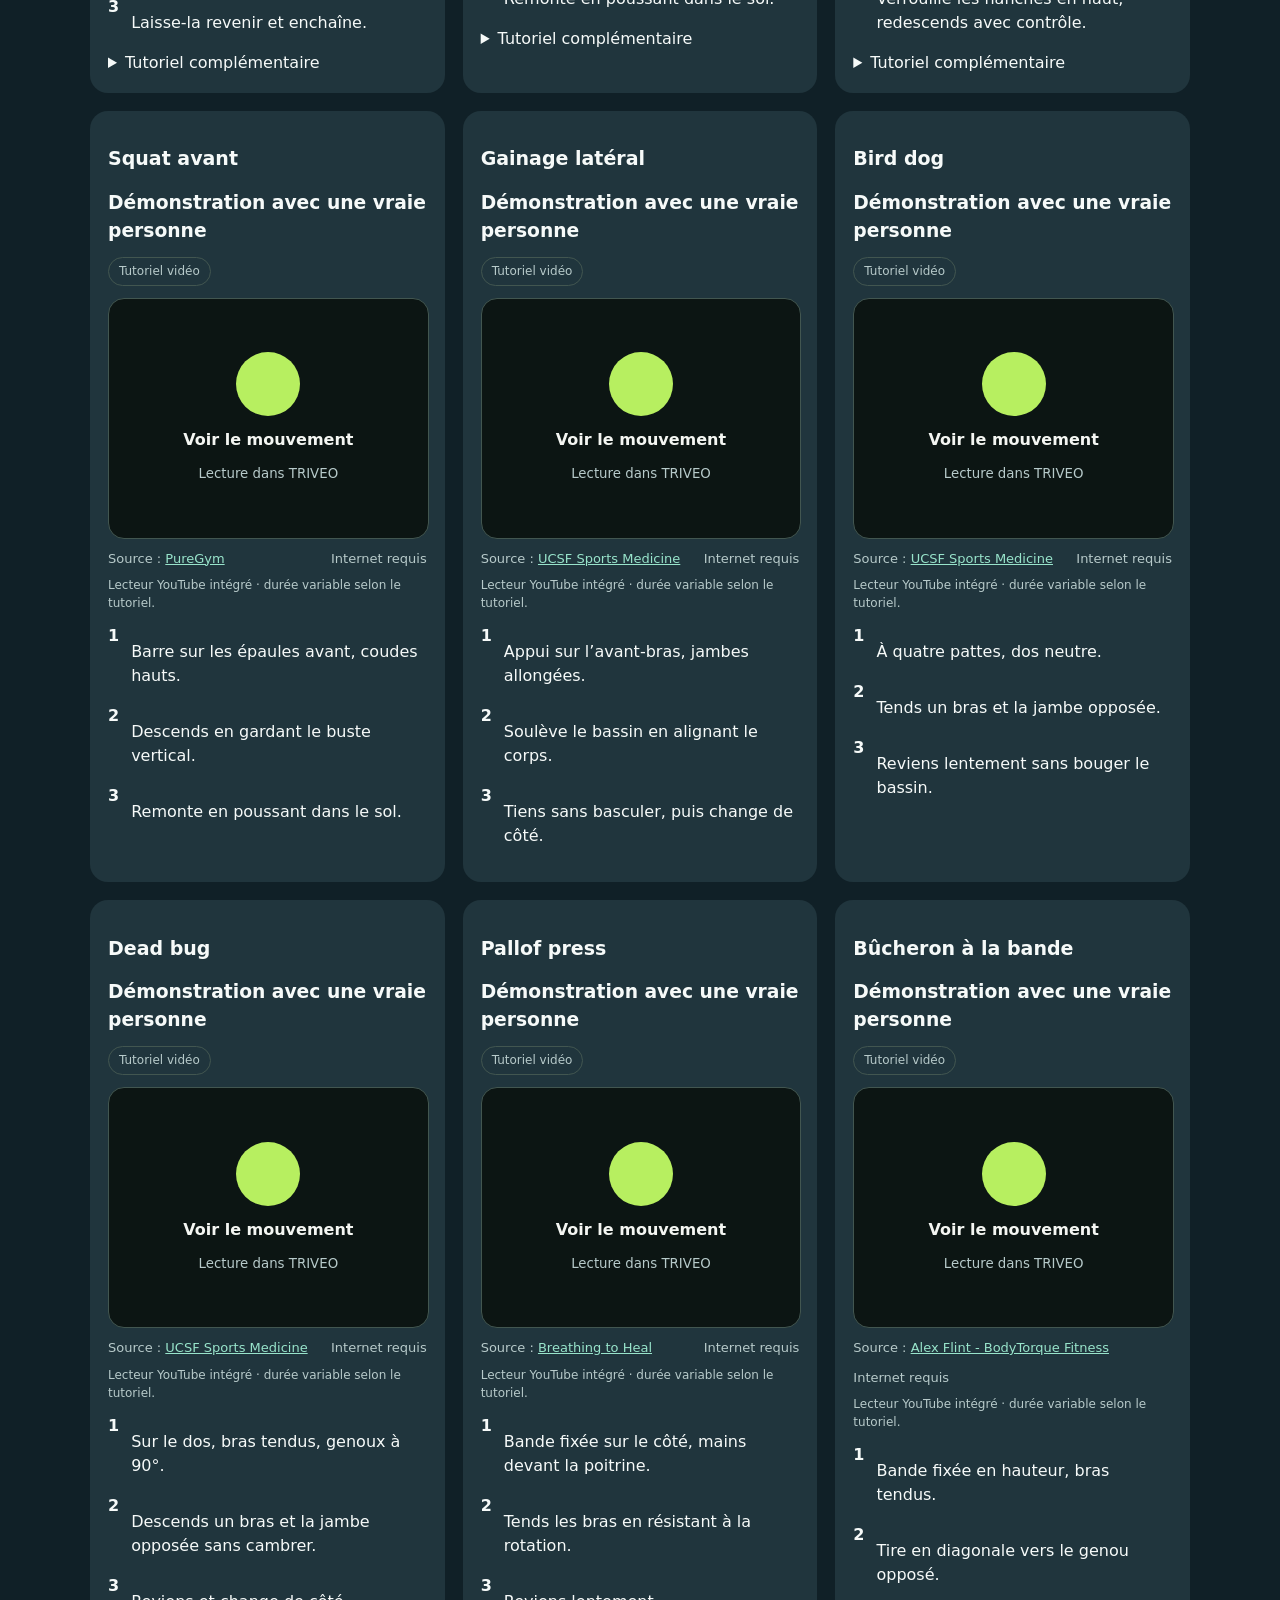
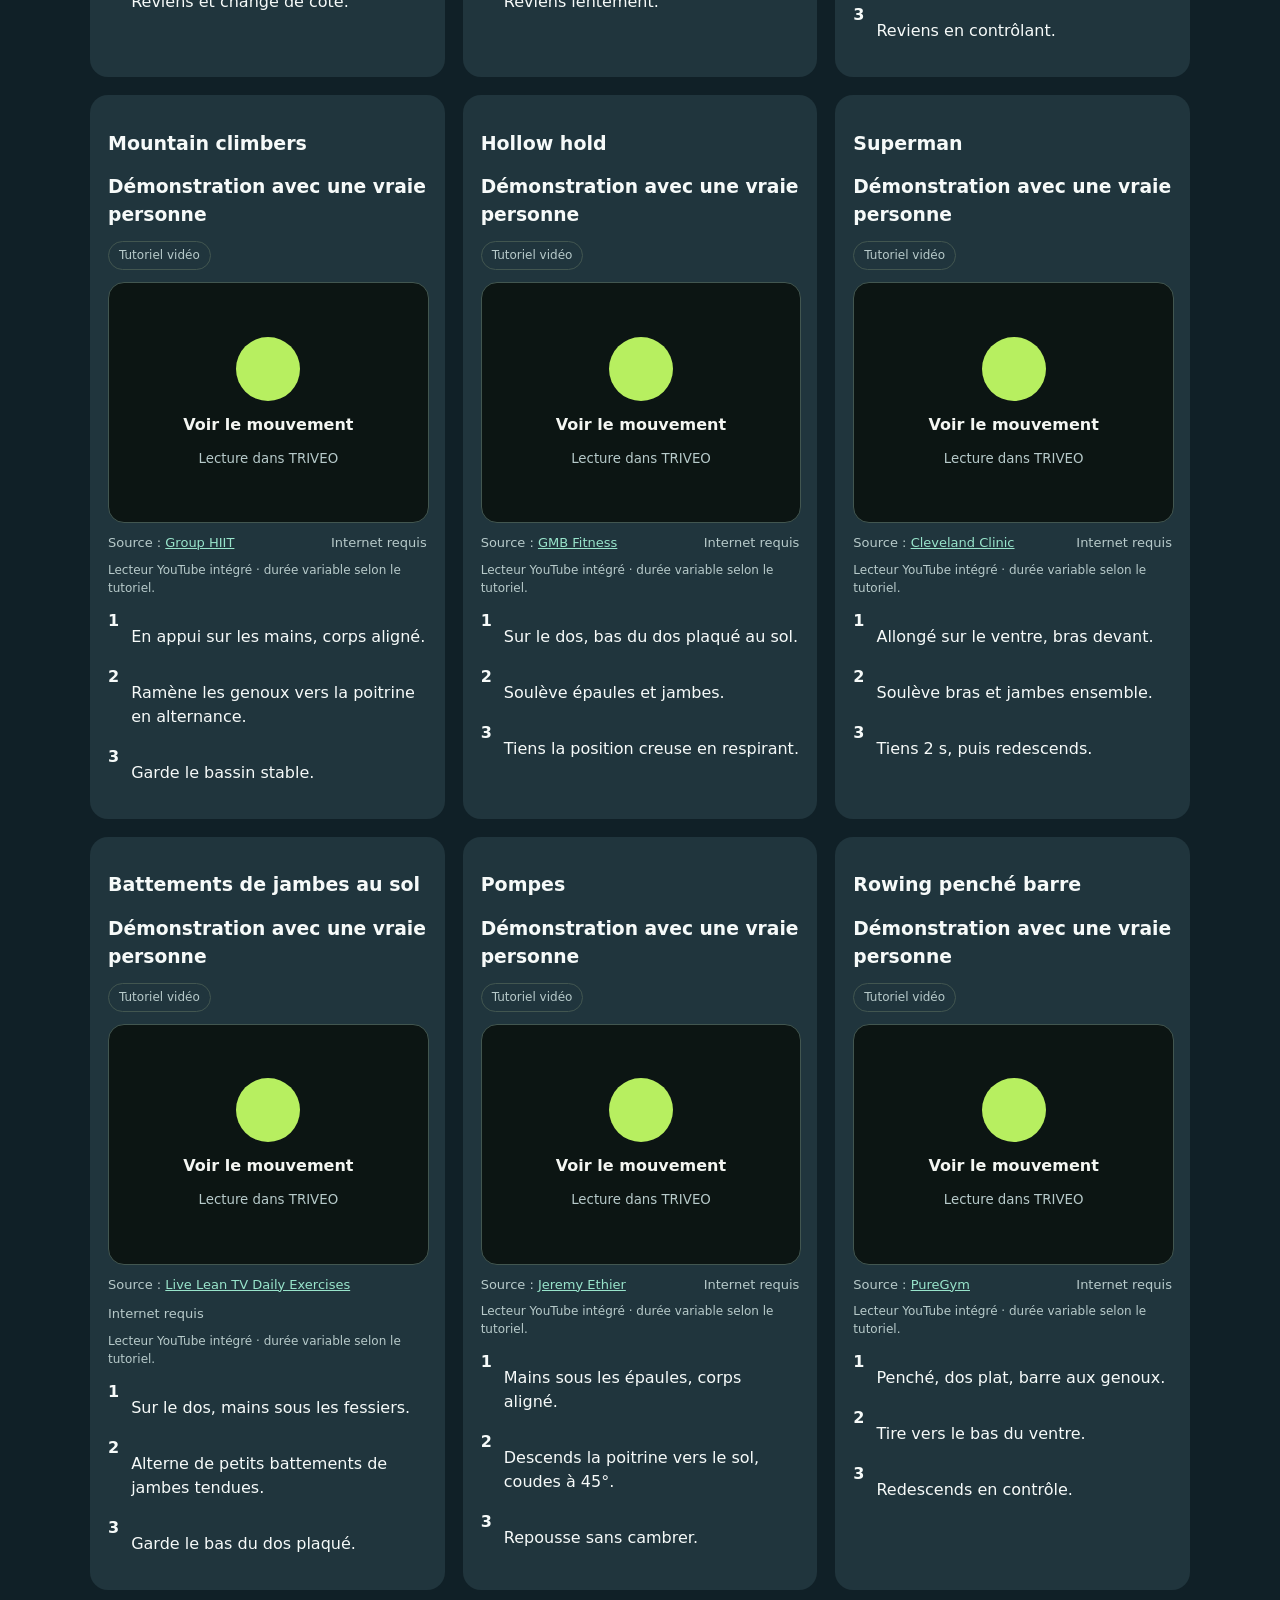
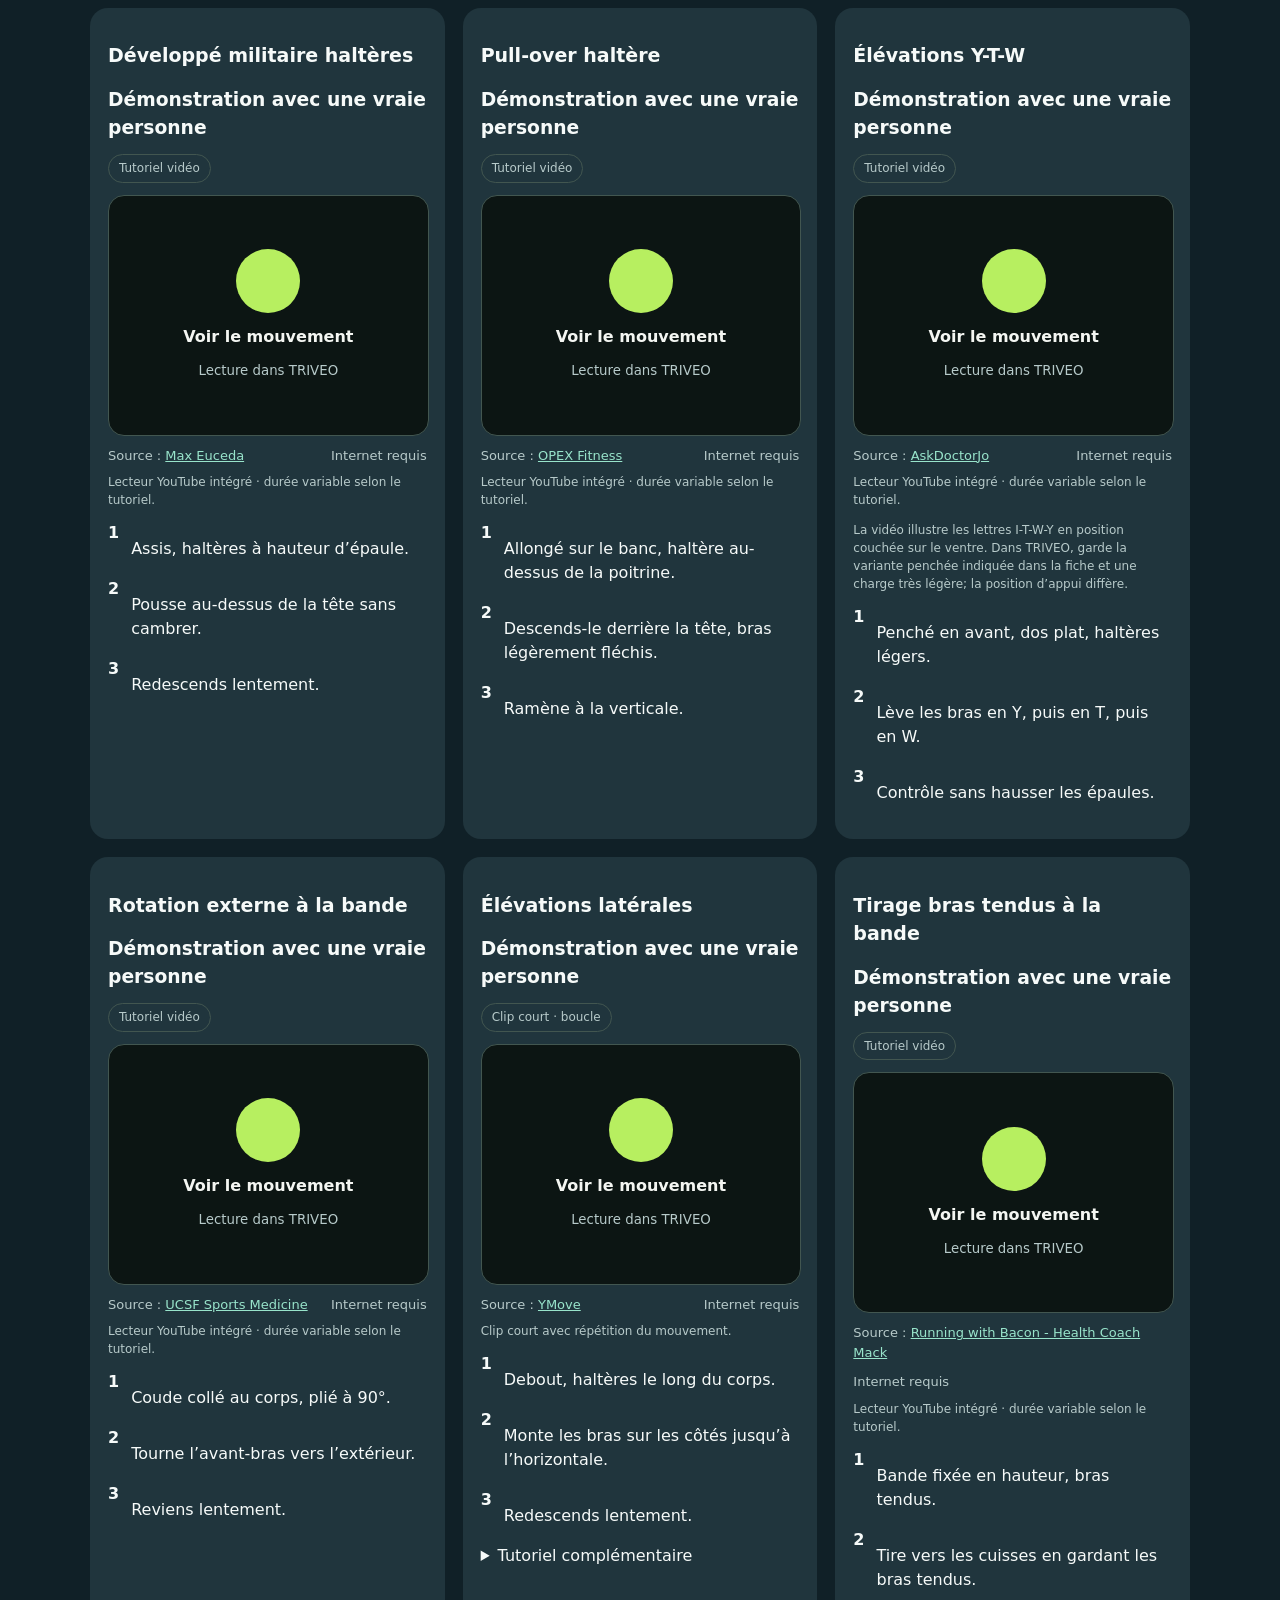
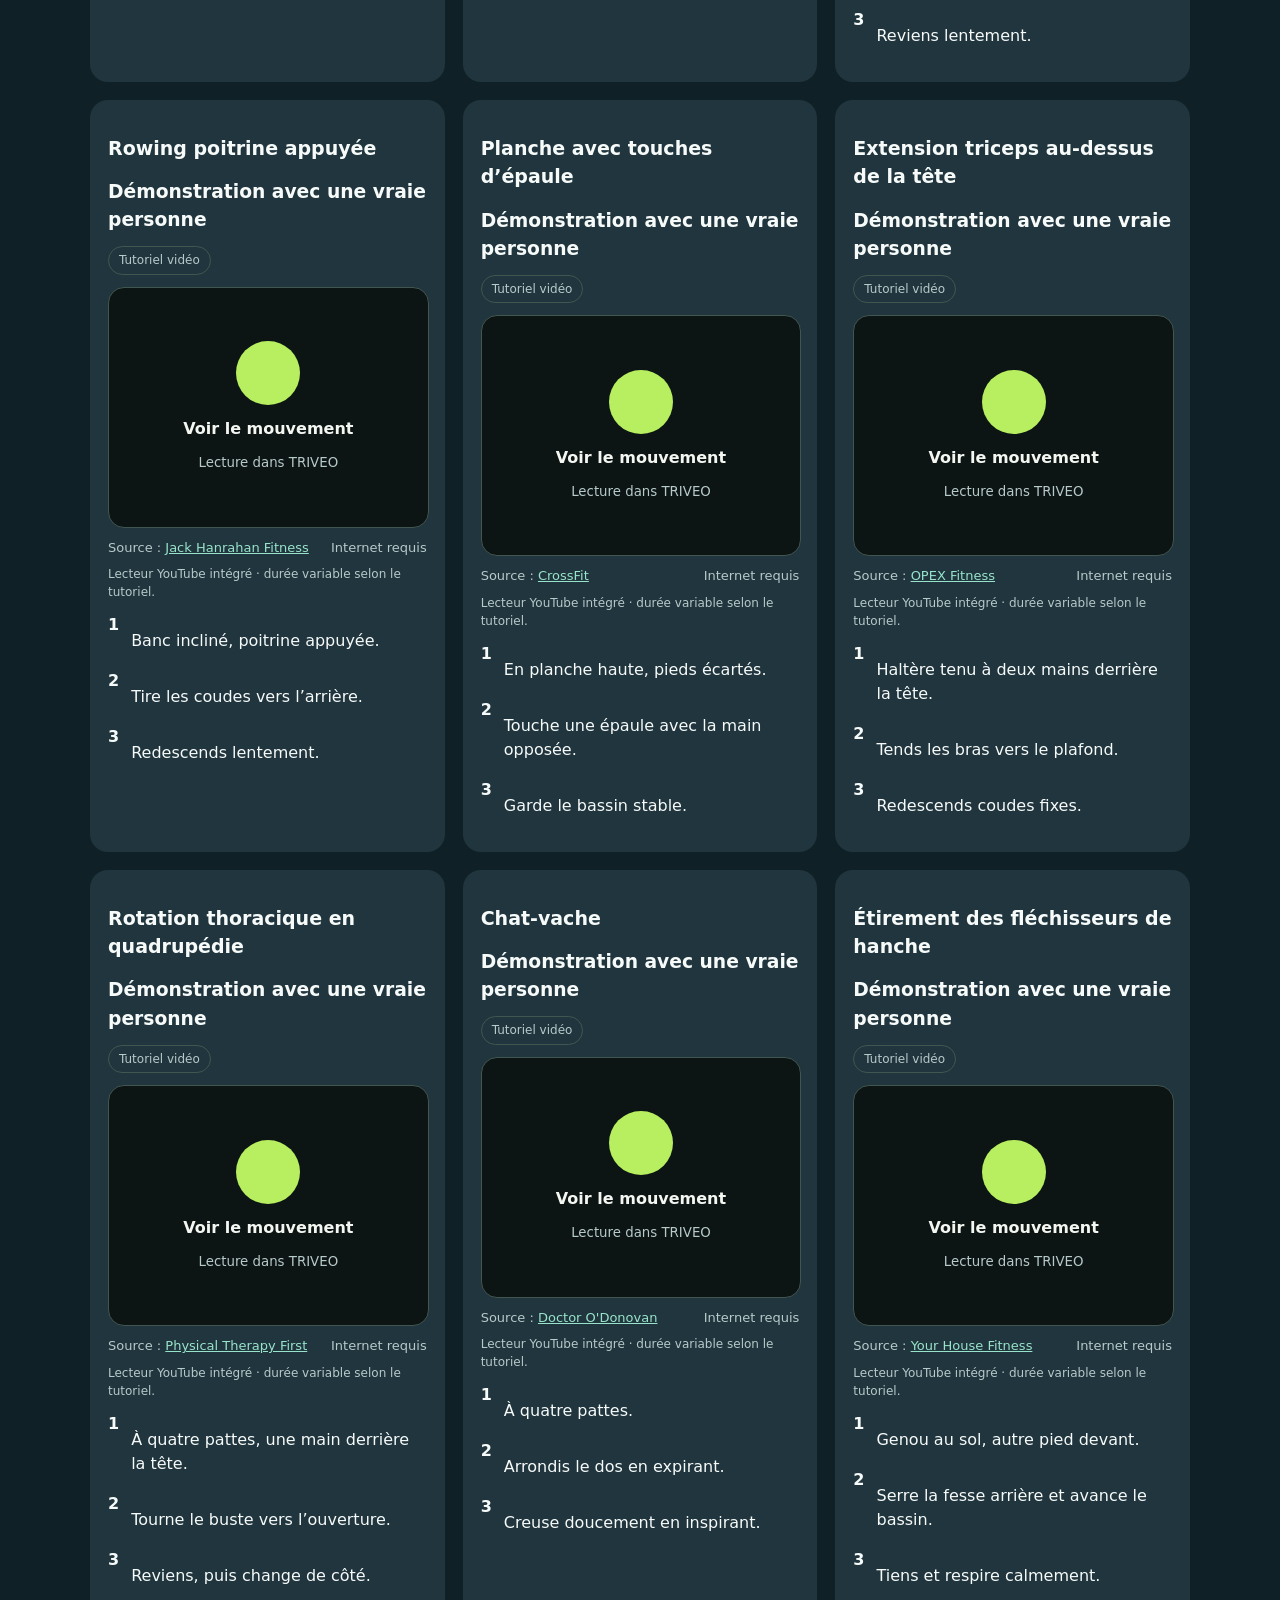
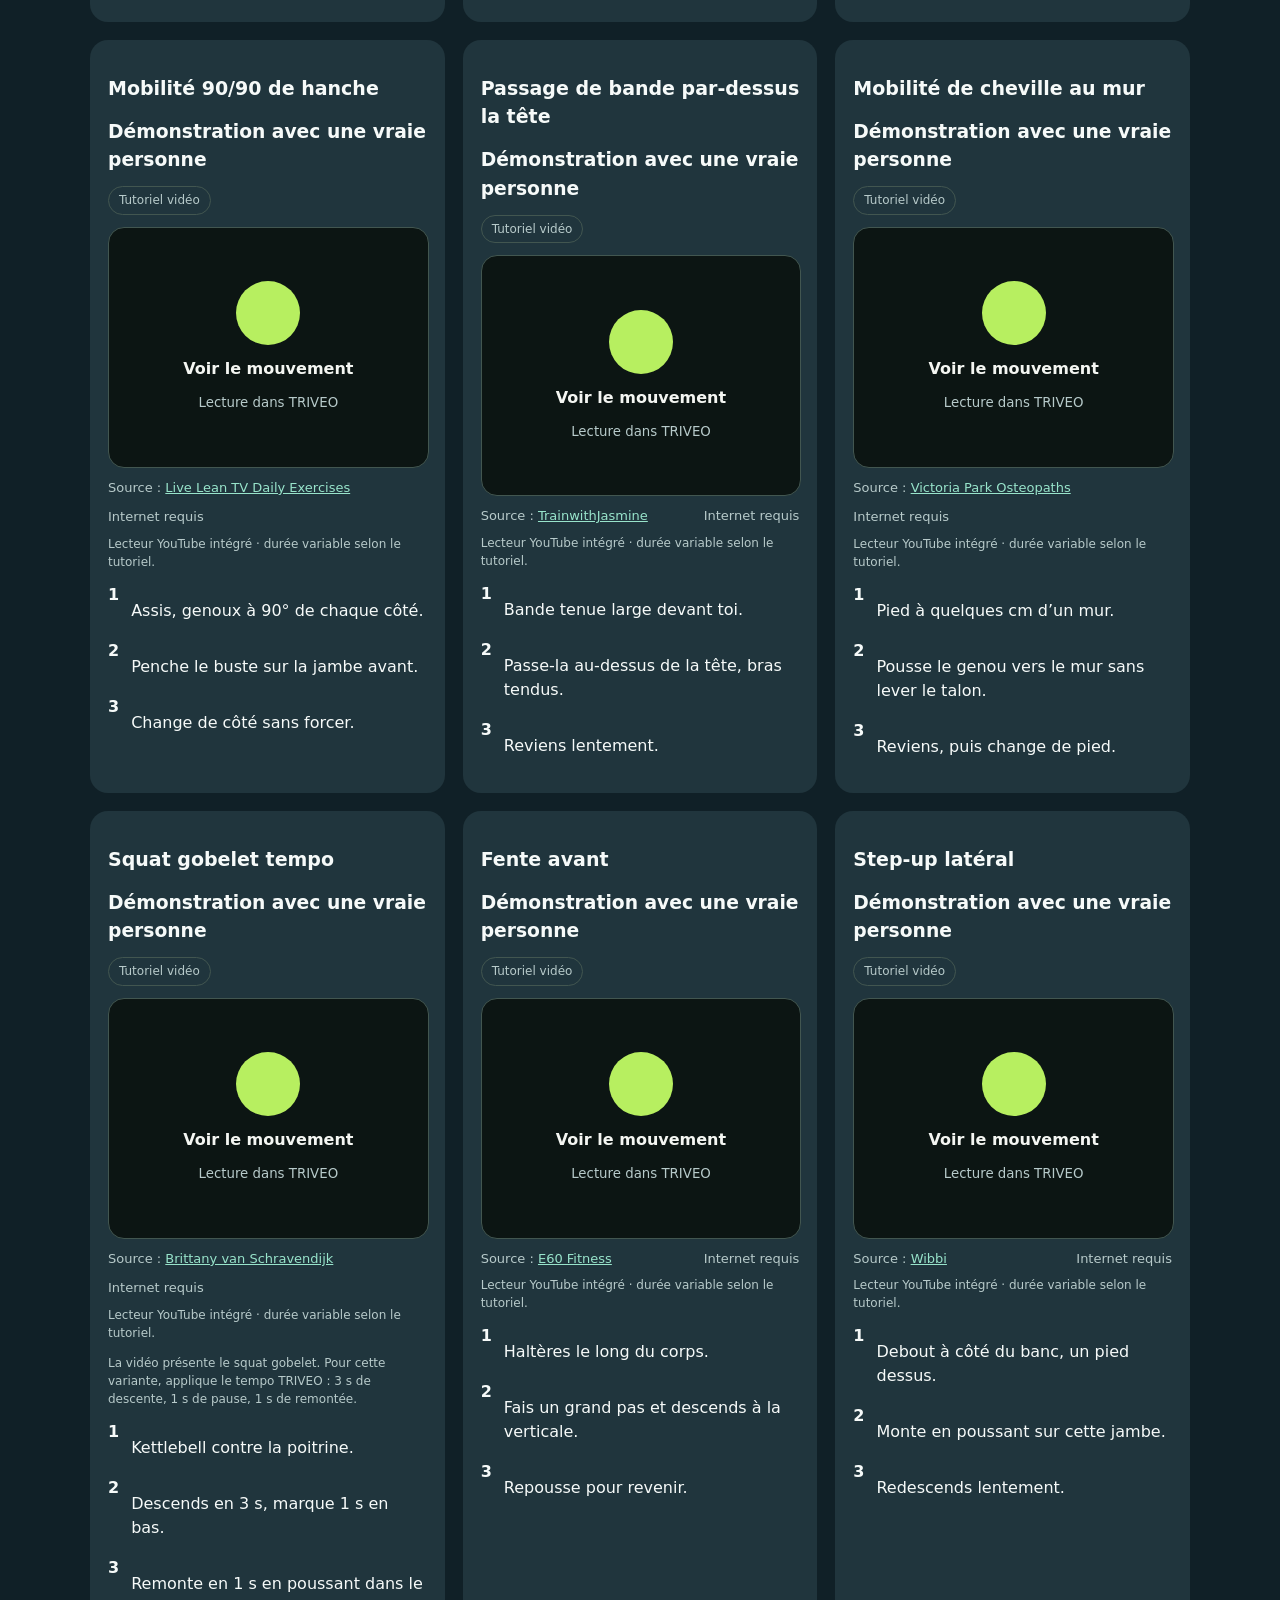
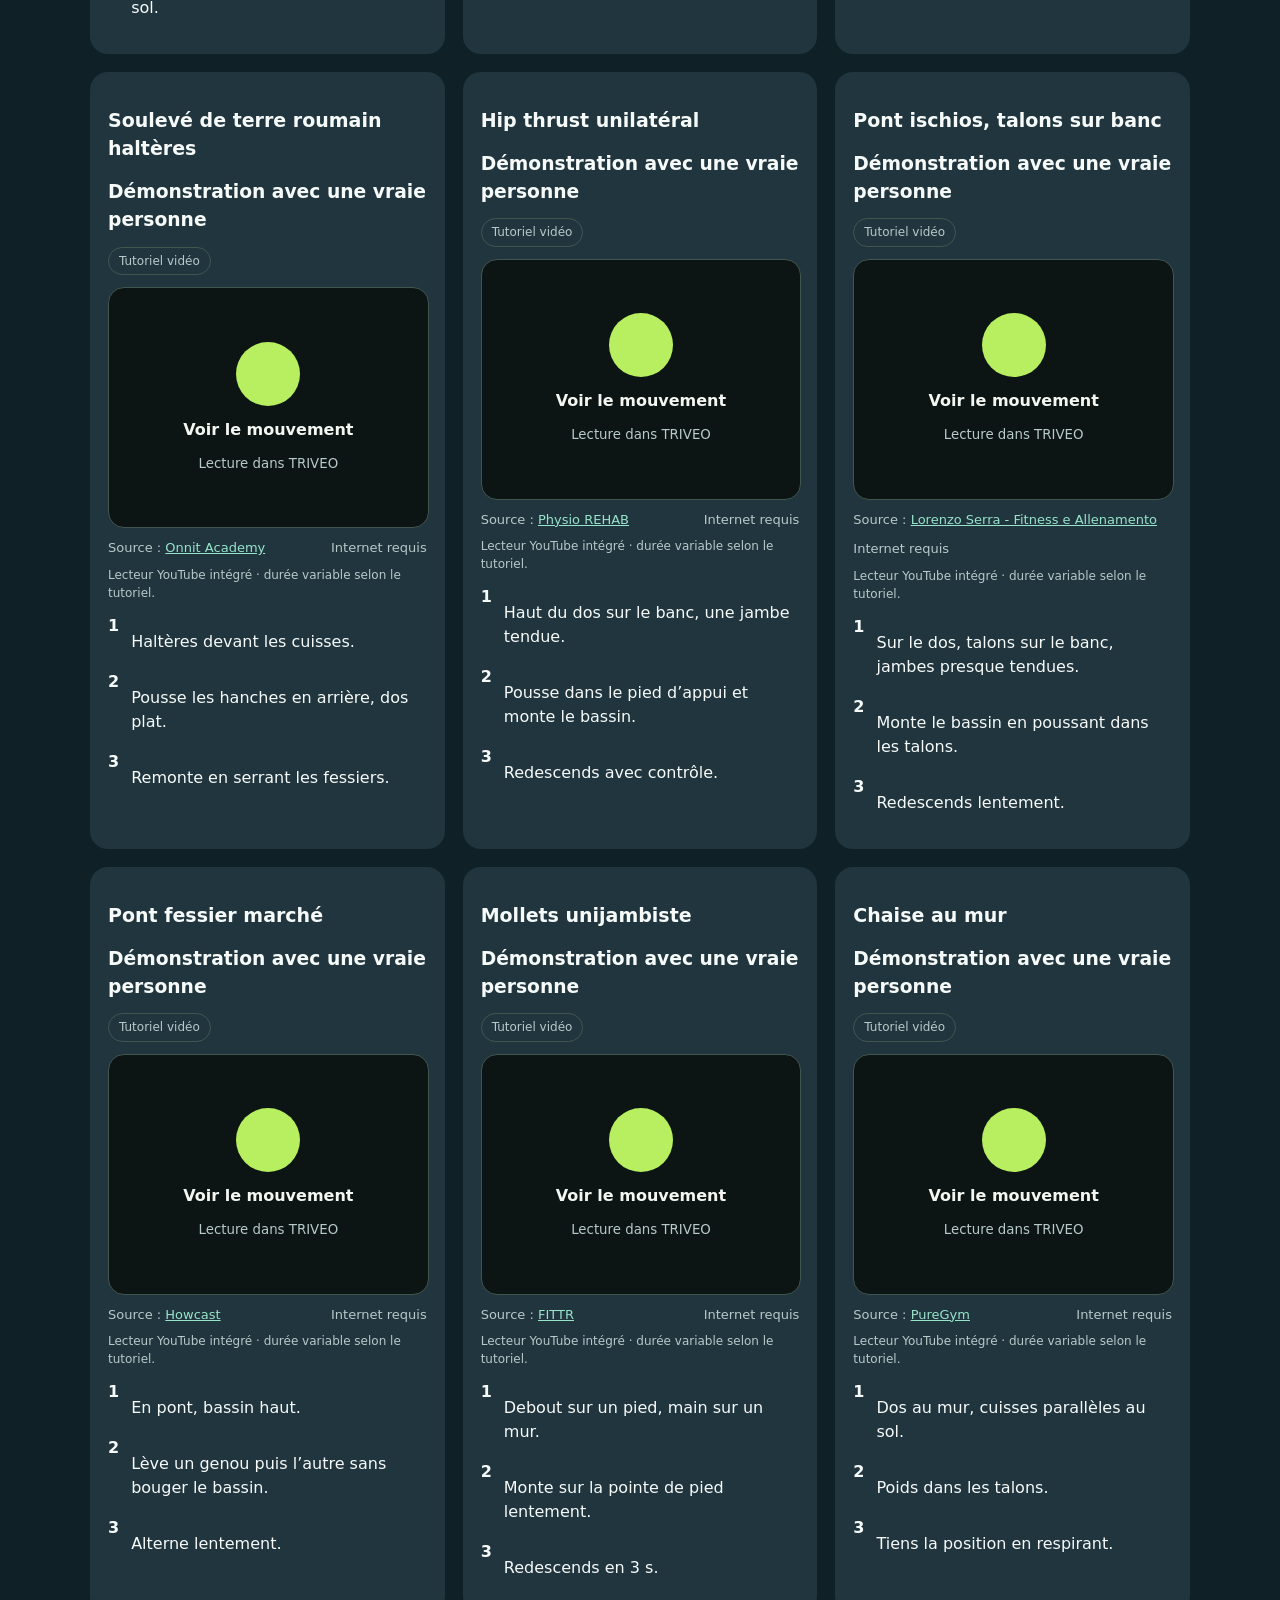
==== commit ade853d7: "Show unified video presentation across the public exercise catalog" ====
--- a/movement-preview.html
+++ b/movement-preview.html
@@ -1,4 +1,13 @@
-<!doctype html><html lang="fr"><head><meta charset="utf-8"><meta name="viewport" content="width=device-width,initial-scale=1"><title>TRIVEO · Tous les mouvements</title><style>body{font:16px/1.5 system-ui;background:#102027;color:#f6faf9;margin:0;padding:24px}main{max-width:1100px;margin:auto}.grid{display:grid;grid-template-columns:repeat(auto-fit,minmax(min(100%,310px),1fr));gap:18px}article{padding:18px;border-radius:18px;background:#20353d}h2{font-size:19px}a{color:#98e4cb}button{border:0;border-radius:9px;padding:14px;background:#b7ef60;color:#123022;cursor:pointer}.demo-video{display:block;width:100%;aspect-ratio:4/3;min-height:220px;border:0;border-radius:12px}.demo-step{display:flex;gap:12px}.mu{font-size:13px;color:#b7caca}summary{cursor:pointer}</style></head><body><main><a href="./">← TRIVEO</a><h1>Tous les mouvements avec de vraies personnes</h1><p>81 exercices · 5 clips courts et 76 lecteurs YouTube intégrés. Internet requis. Les tutoriels peuvent être plus longs.</p><label>Rechercher un exercice <input id="search" type="search" placeholder="Planche, pont, fente…"></label><div class="grid" id="grid"></div><p>Clips courts : <a href="https://ymove.app/free-exercise-videos">YMove</a> · <a href="https://github.com/ymove-app/exercise-api/blob/81c4c84c66ddbcf96731e74b14c55c267ab04cc3/free-videos/README.md">Licence</a>. Autres vidéos diffusées via le lecteur officiel de leur auteur.</p></main><script>const D={chk:{}},T="2026-11-14";const esc=x=>String(x).replace(/[&<>"']/g,c=>({"&":"&amp;","<":"&lt;",">":"&gt;","\"":"&quot;","'":"&#39;"}[c]||c));const I=()=>"";const E={
+<!doctype html><html lang="fr"><head><meta charset="utf-8"><meta name="viewport" content="width=device-width,initial-scale=1"><title>TRIVEO · Tous les mouvements</title><style>body{font:16px/1.5 system-ui;background:#102027;color:#f6faf9;margin:0;padding:24px}main{max-width:1100px;margin:auto}.grid{display:grid;grid-template-columns:repeat(auto-fit,minmax(min(100%,310px),1fr));gap:18px}article{padding:18px;border-radius:18px;background:#20353d}h2{font-size:19px}a{color:#98e4cb}button{border:0;border-radius:9px;padding:14px;background:#b7ef60;color:#123022;cursor:pointer}.demo-video{display:block;width:100%;aspect-ratio:4/3;min-height:220px;border:0;border-radius:12px}.demo-step{display:flex;gap:12px}.mu{font-size:13px;color:#b7caca}summary{cursor:pointer}
+/* Shared presentation for every exercise video */
+.movement-head{display:flex;align-items:flex-start;justify-content:space-between;gap:12px;flex-wrap:wrap;margin-bottom:12px}.movement-head h3{margin:0}.movement-kind{font-size:12px;line-height:1.4;padding:5px 10px;border:1px solid var(--ln,#425650);border-radius:99px;color:var(--mu,#b7caca)}
+.movement-stage{width:100%;max-width:720px;margin-inline:auto;aspect-ratio:4/3;min-height:210px;position:relative;display:grid;place-items:center;overflow:hidden;background:#0c1513;border:1px solid var(--ln,#425650);border-radius:16px}
+.movement-stage .movement-launch{width:100%;height:100%;min-height:210px;display:flex;flex-direction:column;align-items:center;justify-content:center;gap:12px;background:transparent;color:var(--tx,#f4f6f2);border:0;cursor:pointer;font:inherit;padding:20px}
+.movement-launch:focus-visible{outline:3px solid var(--ac,#b7ef60);outline-offset:-5px;border-radius:16px}.movement-launch:hover{background:#ffffff08}.movement-play{width:64px;height:64px;border-radius:50%;display:grid;place-items:center;background:var(--ac,#b7ef60);color:#14200a}.movement-play svg{width:26px;height:26px}.movement-launch small{color:var(--mu,#b7caca)}
+.movement-stage>.demo-video,.movement-stage>video{display:block;width:100%;height:100%;position:absolute;inset:0;aspect-ratio:auto;border:0;border-radius:0;object-fit:contain;background:#0c1513}
+.movement-info{display:flex;justify-content:space-between;align-items:center;gap:10px;flex-wrap:wrap;margin-top:10px}.movement-info p{margin:0}.movement-source{font-size:13px}.movement-note{margin-top:8px;font-size:12px;color:var(--mu,#b7caca)}.movement-actions{display:flex;gap:8px;flex-wrap:wrap;margin-top:10px}.movement-actions[hidden]{display:none}.movement-status:empty{display:none}.movement-status{margin-top:10px}
+
+</style></head><body><main><a href="./">← TRIVEO</a><h1>Tous les mouvements avec de vraies personnes</h1><p>81 exercices · 5 clips courts et 76 lecteurs YouTube intégrés. Internet requis. Les tutoriels peuvent être plus longs.</p><label>Rechercher un exercice <input id="search" type="search" placeholder="Planche, pont, fente…"></label><div class="grid" id="grid"></div><p>Clips courts : <a href="https://ymove.app/free-exercise-videos">YMove</a> · <a href="https://github.com/ymove-app/exercise-api/blob/81c4c84c66ddbcf96731e74b14c55c267ab04cc3/free-videos/README.md">Licence</a>. Autres vidéos diffusées via le lecteur officiel de leur auteur.</p></main><script>const D={chk:{}},T="2026-11-14";const esc=x=>String(x).replace(/[&<>"']/g,c=>({"&":"&amp;","<":"&lt;",">":"&gt;","\"":"&quot;","'":"&#39;"}[c]||c));const I=()=>"";const E={
 sq:{n:"Squat gobelet",eq:"Kettlebell",m:"Quadriceps, fessiers",tg:["Course","Vélo"],lv:"Débutant",l:35,st:["Kettlebell contre la poitrine, pieds largeur d’épaules.","Descends en poussant les hanches vers l’arrière, dos neutre.","Remonte en poussant dans le sol."],er:["Genoux qui rentrent","Talons qui décollent","Dos arrondi"],b:"Base de force des jambes pour la course et la puissance au pédalage.",ez:"Squat au poids du corps sur banc",hd:"Squat avec pause de 2 s"},
 rdl:{n:"Soulevé de terre roumain",eq:"Barre + disques",m:"Ischios, fessiers, dos",tg:["Course","Vélo"],lv:"Intermédiaire",l:55,st:["Barre devant les cuisses, genoux légèrement fléchis.","Pousse les hanches vers l’arrière, barre près des jambes.","Remonte en serrant les fessiers."],er:["Dos arrondi","Barre loin du corps","Genoux trop fléchis"],b:"Chaîne postérieure : propulsion en course, puissance sur le vélo.",ez:"Avec haltères légers",hd:"Unijambiste avec haltère"},
 fa:{n:"Fente arrière",eq:"Haltères",m:"Quadriceps, fessiers, stabilité",tg:["Course"],lv:"Intermédiaire",l:20,st:["Haltères le long du corps, buste droit.","Recule un pied, descends le genou arrière vers le sol.","Reviens en poussant sur la jambe avant."],er:["Genou avant qui rentre","Bassin qui bascule","Pas trop court"],b:"Stabilité unilatérale et contrôle du bassin en course.",ez:"Fente sans charge",hd:"Pied avant surélevé"},
@@ -101,14 +110,25 @@
 const EXTRA_VIDEO={"sq":{"id":"sIX71MwChNg","publisher":"Brittany van Schravendijk","url":"https://www.youtube.com/watch?v=sIX71MwChNg"},"rdl":{"id":"3VXmecChYYM","publisher":"Max Euceda","url":"https://www.youtube.com/watch?v=3VXmecChYYM"},"fa":{"id":"jklUSipBe28","publisher":"Horton Barbell","url":"https://www.youtube.com/watch?v=jklUSipBe28"},"mo":{"id":"ADIDoYt_ko4","publisher":"OPEX Fitness","url":"https://www.youtube.com/watch?v=ADIDoYt_ko4"},"ro":{"id":"dFzUjzfih7k","publisher":"Max Euceda","url":"https://www.youtube.com/watch?v=dFzUjzfih7k"},"fp":{"id":"uX5W2kynMIo","publisher":"Tom Morrison","url":"https://www.youtube.com/watch?v=uX5W2kynMIo"},"sbul":{"id":"hiLF_pF3EJM","publisher":"ATHLEAN-X™","url":"https://www.youtube.com/watch?v=hiLF_pF3EJM"},"stup":{"id":"hgkk12L_Umk","publisher":"Kelly Matthews","url":"https://www.youtube.com/watch?v=hgkk12L_Umk"},"rdu":{"id":"5e9Bt1wKBHY","publisher":"Onnit Academy","url":"https://www.youtube.com/watch?v=5e9Bt1wKBHY"},"hth":{"id":"4hYRM_60BD4","publisher":"Kelly Matthews","url":"https://www.youtube.com/watch?v=4hYRM_60BD4"},"mos":{"id":"ldpodfZ7LWY","publisher":"Jen Sinkler","url":"https://www.youtube.com/watch?v=ldpodfZ7LWY"},"fl":{"id":"lrhTa-GqCPY","publisher":"Rehab My Patient","url":"https://www.youtube.com/watch?v=lrhTa-GqCPY"},"fm":{"id":"I34ysEkPK7w","publisher":"Bobby Maximus","url":"https://www.youtube.com/watch?v=I34ysEkPK7w"},"eu":{"id":"7SF7AYh2_Yw","publisher":"Coury & Buehler Physical Therapy","url":"https://www.youtube.com/watch?v=7SF7AYh2_Yw"},"ssa":{"id":"BS39yBo9eI4","publisher":"Glenn Hattem","url":"https://www.youtube.com/watch?v=BS39yBo9eI4"},"pat":{"id":"NG9bjzobqz8","publisher":"STRONG ATHLETE","url":"https://www.youtube.com/watch?v=NG9bjzobqz8"},"sum":{"id":"hvh0noctALM","publisher":"ashleybordenfitness","url":"https://www.youtube.com/watch?v=hvh0noctALM"},"sw":{"id":"VlyWtxtAN_Y","publisher":"Onnit","url":"https://www.youtube.com/watch?v=VlyWtxtAN_Y"},"sqb":{"id":"aOzrA4FgnM0","publisher":"Max Euceda","url":"https://www.youtube.com/watch?v=aOzrA4FgnM0"},"dlc":{"id":"pWybO8rWuLI","publisher":"Jen Sinkler","url":"https://www.youtube.com/watch?v=pWybO8rWuLI"},"sqa":{"id":"Q1Ypb8ZNzI4","publisher":"PureGym","url":"https://www.youtube.com/watch?v=Q1Ypb8ZNzI4"},"pp":{"id":"AH_QZLm_0-s","publisher":"Breathing to Heal","url":"https://www.youtube.com/watch?v=AH_QZLm_0-s"},"wc":{"id":"eMDuAn_5-ps","publisher":"Alex Flint - BodyTorque Fitness","url":"https://www.youtube.com/watch?v=eMDuAn_5-ps"},"mc":{"id":"hq_0YlyfqGM","publisher":"Group HIIT","url":"https://www.youtube.com/watch?v=hq_0YlyfqGM"},"hh":{"id":"LlDNef_Ztsc","publisher":"GMB Fitness","url":"https://www.youtube.com/watch?v=LlDNef_Ztsc"},"sup":{"id":"uexOGyxLr7E","publisher":"Cleveland Clinic","url":"https://www.youtube.com/watch?v=uexOGyxLr7E"},"fk":{"id":"bfMYh_-o8qA","publisher":"Live Lean TV Daily Exercises","url":"https://www.youtube.com/watch?v=bfMYh_-o8qA"},"pom":{"id":"Z88Rl5bpnmI","publisher":"Jeremy Ethier","url":"https://www.youtube.com/watch?v=Z88Rl5bpnmI"},"rpb":{"id":"FsK19s8eGFs","publisher":"PureGym","url":"https://www.youtube.com/watch?v=FsK19s8eGFs"},"dmi":{"id":"rO_iEImwHyo","publisher":"Max Euceda","url":"https://www.youtube.com/watch?v=rO_iEImwHyo"},"po":{"id":"CSkSflHdC3A","publisher":"OPEX Fitness","url":"https://www.youtube.com/watch?v=CSkSflHdC3A"},"ytw":{"id":"Yv6sUKOwOY8","publisher":"AskDoctorJo","url":"https://www.youtube.com/watch?v=Yv6sUKOwOY8","note":"La vidéo illustre les lettres I-T-W-Y en position couchée sur le ventre. Dans TRIVEO, garde la variante penchée indiquée dans la fiche et une charge très légère; la position d’appui diffère."},"elt":{"id":"PzsMitRdI_8","publisher":"Max Euceda","url":"https://www.youtube.com/watch?v=PzsMitRdI_8"},"tbt":{"id":"_gru7JpMyuQ","publisher":"Running with Bacon - Health Coach Mack","url":"https://www.youtube.com/watch?v=_gru7JpMyuQ"},"rpa":{"id":"ro2vfHfD0DQ","publisher":"Jack Hanrahan Fitness ","url":"https://www.youtube.com/watch?v=ro2vfHfD0DQ"},"pst":{"id":"xlXn0wKRHBQ","publisher":"CrossFit","url":"https://www.youtube.com/watch?v=xlXn0wKRHBQ"},"tri":{"id":"a9oPnZReIRE","publisher":"OPEX Fitness","url":"https://www.youtube.com/watch?v=a9oPnZReIRE"},"tt":{"id":"cLEI3hm98PA","publisher":"Physical Therapy First","url":"https://www.youtube.com/watch?v=cLEI3hm98PA"},"cv":{"id":"PGDnZ-sCC_o","publisher":"Doctor O'Donovan","url":"https://www.youtube.com/watch?v=PGDnZ-sCC_o"},"fh":{"id":"aCWCxkFJ89c","publisher":"Your House Fitness","url":"https://www.youtube.com/watch?v=aCWCxkFJ89c"},"hip":{"id":"_rzJ1RXhM90","publisher":"Live Lean TV Daily Exercises","url":"https://www.youtube.com/watch?v=_rzJ1RXhM90"},"pt":{"id":"9wmRXxpFH70","publisher":"TrainwithJasmine","url":"https://www.youtube.com/watch?v=9wmRXxpFH70"},"che":{"id":"NqgwyM9hXMI","publisher":"Victoria Park Osteopaths ","url":"https://www.youtube.com/watch?v=NqgwyM9hXMI"},"sqt":{"id":"sIX71MwChNg","publisher":"Brittany van Schravendijk","url":"https://www.youtube.com/watch?v=sIX71MwChNg","note":"La vidéo présente le squat gobelet. Pour cette variante, applique le tempo TRIVEO : 3 s de descente, 1 s de pause, 1 s de remontée."},"fav":{"id":"eafsOBGAnCk","publisher":"E60 Fitness","url":"https://www.youtube.com/watch?v=eafsOBGAnCk"},"lsu":{"id":"5ixpNVIw9yY","publisher":"Wibbi","url":"https://www.youtube.com/watch?v=5ixpNVIw9yY"},"rdh":{"id":"xAL7lHwj30E","publisher":"Onnit Academy","url":"https://www.youtube.com/watch?v=xAL7lHwj30E"},"hu":{"id":"Hk1znI8L2wY","publisher":"Physio REHAB","url":"https://www.youtube.com/watch?v=Hk1znI8L2wY"},"cig":{"id":"2uKlnemF67c","publisher":"Lorenzo Serra - Fitness e Allenamento","url":"https://www.youtube.com/watch?v=2uKlnemF67c"},"pfm":{"id":"rXAbcneAr3I","publisher":"Howcast","url":"https://www.youtube.com/watch?v=rXAbcneAr3I"},"mou":{"id":"PTn6icEeH3Y","publisher":"FITTR","url":"https://www.youtube.com/watch?v=PTn6icEeH3Y"},"wsit":{"id":"6Li55TURhVg","publisher":"PureGym","url":"https://www.youtube.com/watch?v=6Li55TURhVg"},"sgs":{"id":"TItjKuOJL9g","publisher":"THE STRENGTH COACH","url":"https://www.youtube.com/watch?v=TItjKuOJL9g"},"gkb":{"id":"vKV2aueKBDA","publisher":"FITBODY with Julie Lohre","url":"https://www.youtube.com/watch?v=vKV2aueKBDA"},"rpl":{"id":"vmWXIU1_iEg","publisher":"Mind Pump TV","url":"https://www.youtube.com/watch?v=vmWXIU1_iEg"},"plj":{"id":"Vk31eO2cJBk","publisher":"Live Lean TV Daily Exercises","url":"https://www.youtube.com/watch?v=Vk31eO2cJBk"},"bch":{"id":"ouIxFZSTBhc","publisher":"Fire Rescue Fitness","url":"https://www.youtube.com/watch?v=ouIxFZSTBhc"},"bic":{"id":"VaL7XWK3MVE","publisher":"Medbridge","url":"https://www.youtube.com/watch?v=VaL7XWK3MVE"},"cri":{"id":"XY8KzdDcMFg","publisher":"PureGym","url":"https://www.youtube.com/watch?v=XY8KzdDcMFg"},"dcb":{"id":"AduT4Eq-iP0","publisher":"PureGym","url":"https://www.youtube.com/watch?v=AduT4Eq-iP0"},"tvb":{"id":"V5QLYAk_G24","publisher":"JayTaylor","url":"https://www.youtube.com/watch?v=V5QLYAk_G24"},"rba":{"id":"mnP10HI18uI","publisher":"Live Lean TV Daily Exercises","url":"https://www.youtube.com/watch?v=mnP10HI18uI"},"sps":{"id":"LeMk15TN0No","publisher":"Children's Hospital Colorado","url":"https://www.youtube.com/watch?v=LeMk15TN0No"},"tro":{"id":"o3Wo-WXBQgU","publisher":"Live Lean TV Daily Exercises","url":"https://www.youtube.com/watch?v=o3Wo-WXBQgU"},"pig":{"id":"eEdrVDK8M3U","publisher":"Runna","url":"https://www.youtube.com/watch?v=eEdrVDK8M3U"},"enf":{"id":"sCu4A0QsEc0","publisher":"World Wide Athletics","url":"https://www.youtube.com/watch?v=sCu4A0QsEc0"},"liv":{"id":"XwYRaloCdr8","publisher":"Physical Therapy First","url":"https://www.youtube.com/watch?v=XwYRaloCdr8"},"isb":{"id":"Il1L75v6gq0","publisher":"AskDoctorJo","url":"https://www.youtube.com/watch?v=Il1L75v6gq0"},"wgs":{"id":"kSPS_HIQv8E","publisher":"Dr. Caleb Burgess, DPT","url":"https://www.youtube.com/watch?v=kSPS_HIQv8E"},"emm":{"id":"YTYQo4WvJHA","publisher":"Travis Tarrant","url":"https://www.youtube.com/watch?v=YTYQo4WvJHA"},"epc":{"id":"jftkCSSW7y8","publisher":"NHS University Hospitals of Northamptonshire","url":"https://www.youtube.com/watch?v=jftkCSSW7y8"},"wip":{"id":"MQn-XSIu8z8","publisher":"Ground to Overhead Physical Therapy","url":"https://www.youtube.com/watch?v=MQn-XSIu8z8"}};
 
 const videoFor=k=>EXTRA_VIDEO[k]||(RV[k]?{id:RV[k][0],publisher:"UCSF Sports Medicine",url:"https://www.youtube.com/watch?v="+RV[k][0],source:"https://sportsrehab.ucsf.edu/"+RV[k][2]}:null);
-function loadDemo(k,button){const v=videoFor(k);if(!v)return;const frame=document.createElement("iframe");frame.className="demo-video";frame.title="Démonstration : "+E[k].n;frame.src="https://www.youtube-nocookie.com/embed/"+v.id+"?rel=0&playsinline=1&autoplay=1";frame.allow="autoplay; fullscreen; picture-in-picture";frame.referrerPolicy="strict-origin-when-cross-origin";frame.allowFullscreen=true;button.replaceWith(frame)}
-function embeddedMovement(k){const v=videoFor(k);if(!v)return '<p class="mu">Démonstration momentanément indisponible.</p>';return `<section class="real-movement"><h3>Démonstration avec une vraie personne</h3><div class="video-demo"><button type="button" class="btn sec blk" onclick="loadDemo('${k}',this)">${I("play")} Voir le mouvement</button><p class="mu">Lecture dans TRIVEO · lecteur YouTube intégré · Internet requis. La durée varie selon le tutoriel.</p><p class="mu">Source : ${esc(v.publisher)}${v.note?' · '+esc(v.note):''}</p><a href="${v.url}" target="_blank" rel="noopener noreferrer">Ouvrir la source si la lecture est bloquée</a></div></section>`;}
 
 const REAL_CLIPS={"sq":"goblet-squat-with-kettlebell","sqb":"barbell-back-squat","dlc":"barbell-deadlift","sw":"kettlebell-swing","elt":"dumbbell-lateral-raise-27a4de"};
 const REAL_CLIP_BASE="https://raw.githubusercontent.com/ymove-app/exercise-api/81c4c84c66ddbcf96731e74b14c55c267ab04cc3/free-videos/";
-function realMovement(k){const file=REAL_CLIPS[k];if(!file)return embeddedMovement(k);return `<section class="real-movement"><h3>Démonstration avec une vraie personne</h3><video controls loop muted playsinline preload="none" poster="${REAL_CLIP_BASE+file}.jpg" aria-label="Démonstration : ${esc(E[k].n)}" style="display:block;width:100%;max-height:460px;background:#f3f3ef;border-radius:16px;object-fit:contain"><source src="${REAL_CLIP_BASE+file}.mp4" type="video/mp4">La vidéo ne peut pas être lue sur cet appareil.</video><button type="button" class="btn sec st" onclick="const v=this.previousElementSibling;v.playbackRate=v.playbackRate===1?0.5:1;this.textContent=v.playbackRate===1?'Ralenti ×0,5':'Vitesse normale';">Ralenti ×0,5</button><p class="mu">Appuie sur lecture : le mouvement se répète dans TRIVEO. Une connexion Internet est nécessaire au premier chargement. Vidéo : <a href="https://ymove.app/free-exercise-videos" target="_blank" rel="noopener noreferrer">YMove</a>.</p><p class="mu" hidden data-real-error>Chargement impossible. Utilise le tutoriel vidéo ci-dessous.</p></section>`;}
-document.addEventListener("error",event=>{if(event.target.tagName==="VIDEO"){const notice=event.target.closest(".real-movement")?.querySelector("[data-real-error]");if(notice)notice.hidden=false;}},true);
 
-function demo(k){const e=E[k],v=videoFor(k);return `<div class="card st">${realMovement(k)}<div class="demo-steps">${e.st.map((t,i)=>`<div class="demo-step"><b>${i+1}</b><p>${esc(t)}</p></div>`).join("")}</div>${v&&REAL_CLIPS[k]?`<details class="st"><summary>Tutoriel vidéo détaillé · facultatif</summary><div class="video-demo"><button class="btn sec blk" onclick="loadDemo('${k}',this)">${I("play")} Charger le tutoriel</button><p class="mu">${esc(v.publisher)} · Vidéo externe, généralement en anglais.</p>${v.note?`<p class="mu">${esc(v.note)}</p>`:""}<a href="${v.url}" target="_blank" rel="noopener noreferrer">Ouvrir sur YouTube si nécessaire</a></div></details>`:""}</div>`}
-
-;function renderList(){const q=document.getElementById("search").value.toLocaleLowerCase();document.getElementById("grid").innerHTML=Object.entries(E).filter(([k,e])=>e.n.toLocaleLowerCase().includes(q)).map(([k,e])=>`<article><h2>${esc(e.n)}</h2>${demo(k)}</article>`).join("")}document.getElementById("search").addEventListener("input",renderList);renderList();</script></body></html>+function loadDemo(k,button){const v=videoFor(k);if(!v)return;const frame=document.createElement("iframe");frame.className="demo-video";frame.title="Démonstration : "+E[k].n;frame.src="https://www.youtube-nocookie.com/embed/"+v.id+"?rel=0&playsinline=1&autoplay=1";frame.allow="autoplay; fullscreen; picture-in-picture";frame.referrerPolicy="strict-origin-when-cross-origin";frame.allowFullscreen=true;button.replaceWith(frame)}
+function loadMovement(k,button,tutorial=false){
+if(!REAL_CLIPS[k]||tutorial){loadDemo(k,button);return}
+const section=button.closest(".real-movement"),status=section.querySelector(".movement-status"),actions=section.querySelector(".movement-actions");
+const video=document.createElement("video");video.className="demo-video";video.controls=true;video.loop=true;video.muted=true;video.playsInline=true;video.preload="metadata";video.poster=REAL_CLIP_BASE+REAL_CLIPS[k]+".jpg";video.setAttribute("aria-label","Démonstration : "+E[k].n);
+video.addEventListener("error",()=>{status.textContent="La vidéo ne peut pas être chargée. Utilise le tutoriel ou le lien de la source.";});
+video.src=REAL_CLIP_BASE+REAL_CLIPS[k]+".mp4";button.replaceWith(video);if(actions)actions.hidden=false;const playing=video.play();if(playing&&playing.catch)playing.catch(()=>{status.textContent="Appuie sur lecture dans le lecteur pour démarrer.";});
+}
+function slowMovement(button){const video=button.closest(".real-movement").querySelector("video");if(!video)return;const slow=video.playbackRate===1;video.playbackRate=slow?0.5:1;button.setAttribute("aria-pressed",String(slow));button.textContent=slow?"Vitesse normale":"Ralenti ×0,5";}
+function movementPanel(k,tutorial=false){
+const clip=!!REAL_CLIPS[k]&&!tutorial,v=videoFor(k);if(!clip&&!v)return '<p class="mu">Démonstration momentanément indisponible.</p>';
+const label=clip?"Clip court · boucle":"Tutoriel vidéo",publisher=clip?"YMove":v.publisher,url=clip?"https://ymove.app/free-exercise-videos":v.url;
+return `<section class="real-movement"><div class="movement-head"><h3>Démonstration avec une vraie personne</h3><span class="movement-kind">${label}</span></div><div class="movement-stage"><button type="button" class="movement-launch" onclick="loadMovement('${k}',this,${tutorial})" aria-label="Voir le mouvement : ${esc(E[k].n)}"><span class="movement-play" aria-hidden="true">${I("play")}</span><strong>Voir le mouvement</strong><small>Lecture dans TRIVEO</small></button></div><div class="movement-info"><p class="mu movement-source">Source : <a href="${url}" target="_blank" rel="noopener noreferrer">${esc(publisher)}</a></p><span class="mu movement-source">Internet requis</span></div><p class="movement-note">${clip?"Clip court avec répétition du mouvement.":"Lecteur YouTube intégré · durée variable selon le tutoriel."}</p>${!clip&&v.note?`<p class="movement-note">${esc(v.note)}</p>`:""}<div class="movement-actions" hidden>${clip?'<button type="button" class="btn sec" aria-pressed="false" onclick="slowMovement(this)">Ralenti ×0,5</button>':""}</div><p class="mu movement-status" role="status"></p></section>`;
+}
+function realMovement(k){return movementPanel(k);}
+function demo(k){const e=E[k],v=videoFor(k);return `<div class="card st">${realMovement(k)}<div class="demo-steps">${e.st.map((t,i)=>`<div class="demo-step"><b>${i+1}</b><p>${esc(t)}</p></div>`).join("")}</div>${v&&REAL_CLIPS[k]?`<details class="st"><summary>Tutoriel complémentaire</summary>${movementPanel(k,true)}</details>`:""}</div>`}
+;
+function renderList(){const q=document.getElementById("search").value.toLocaleLowerCase();document.getElementById("grid").innerHTML=Object.entries(E).filter(([k,e])=>e.n.toLocaleLowerCase().includes(q)).map(([k,e])=>`<article><h2>${esc(e.n)}</h2>${demo(k)}</article>`).join("")}document.getElementById("search").addEventListener("input",renderList);renderList();</script></body></html>
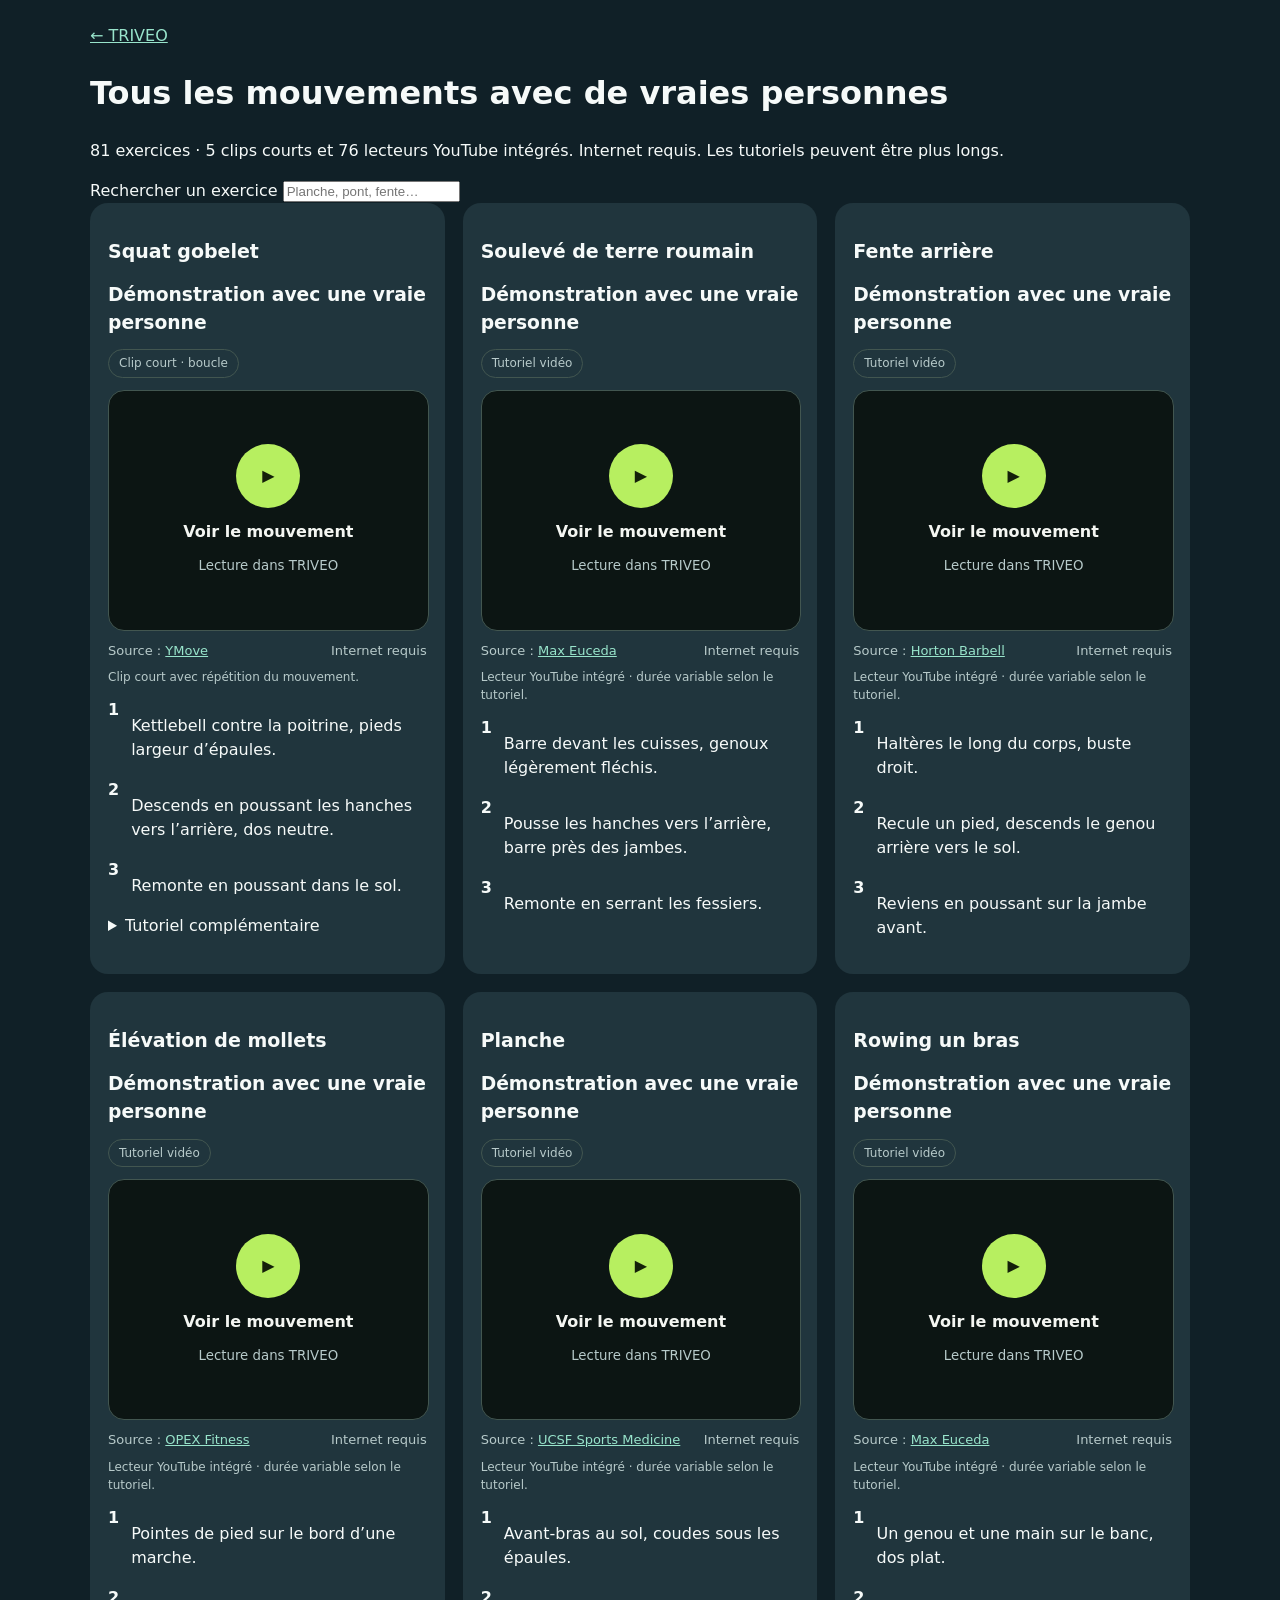
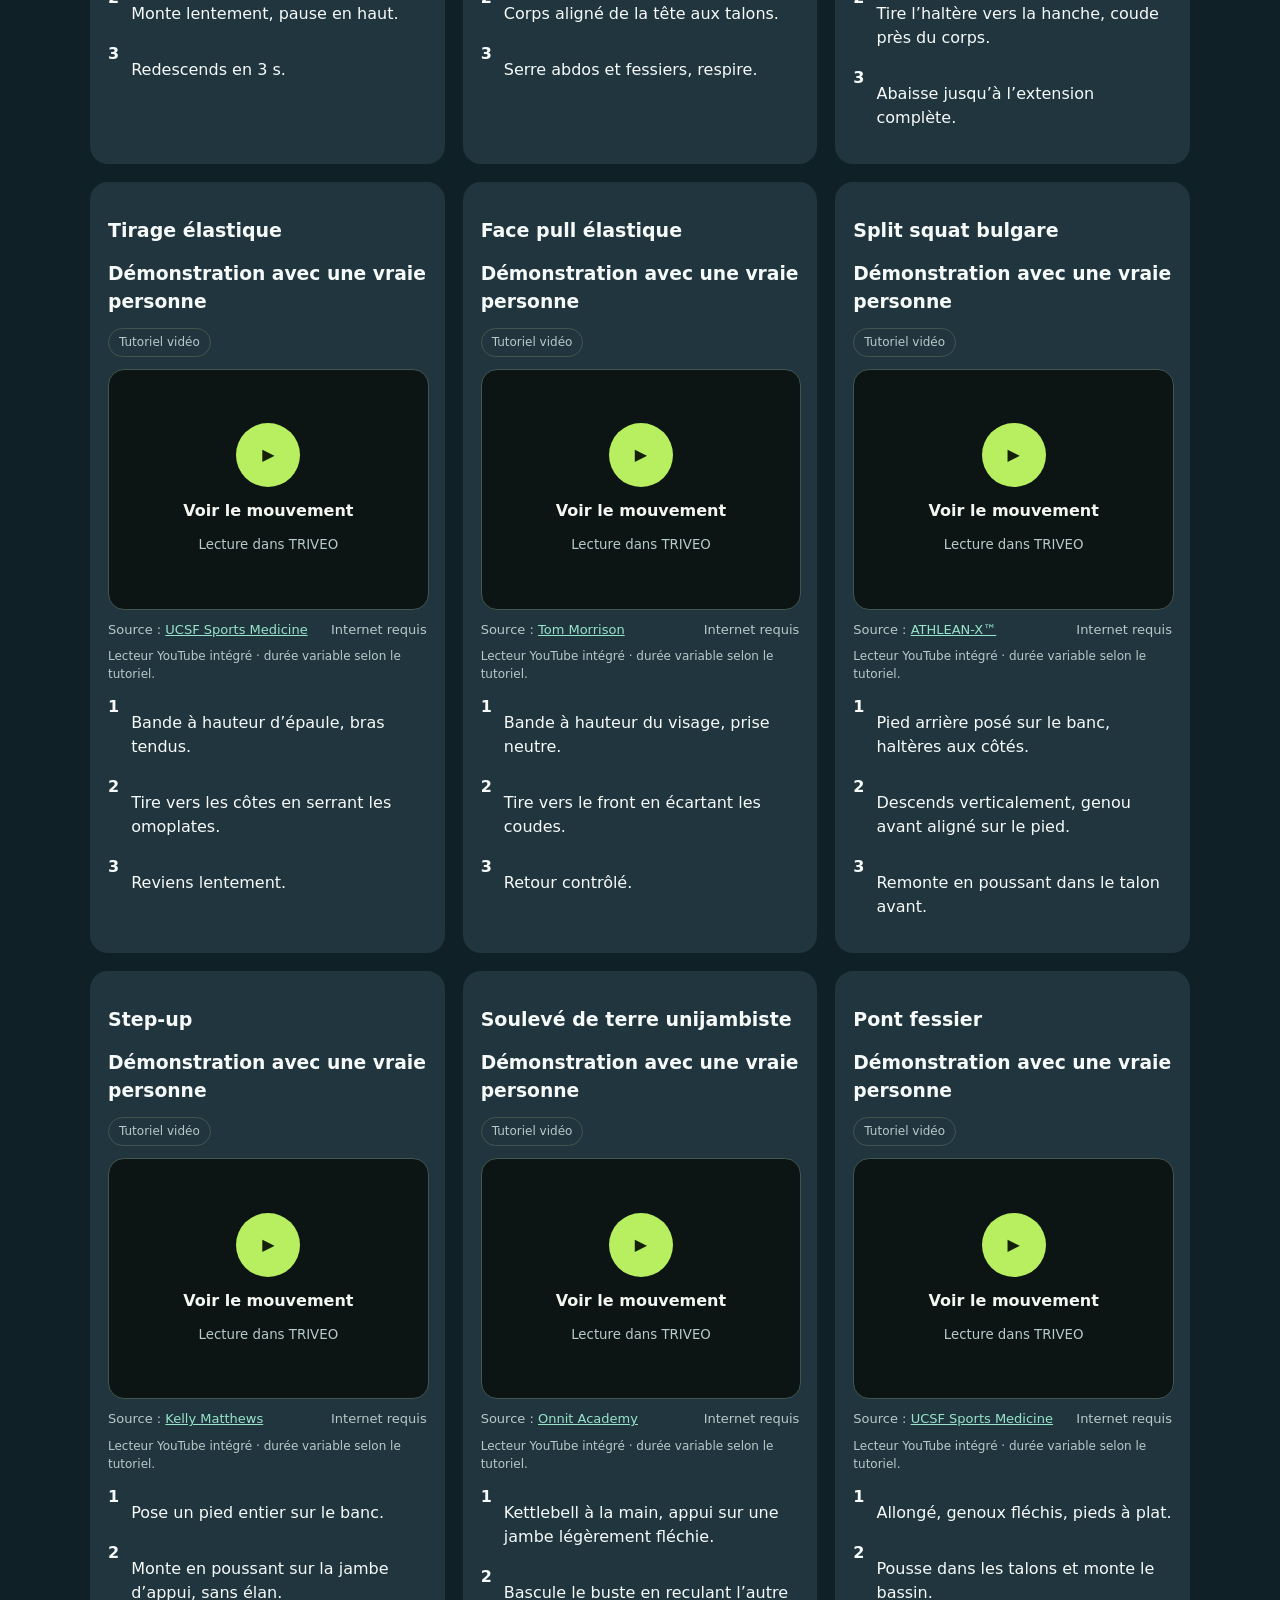
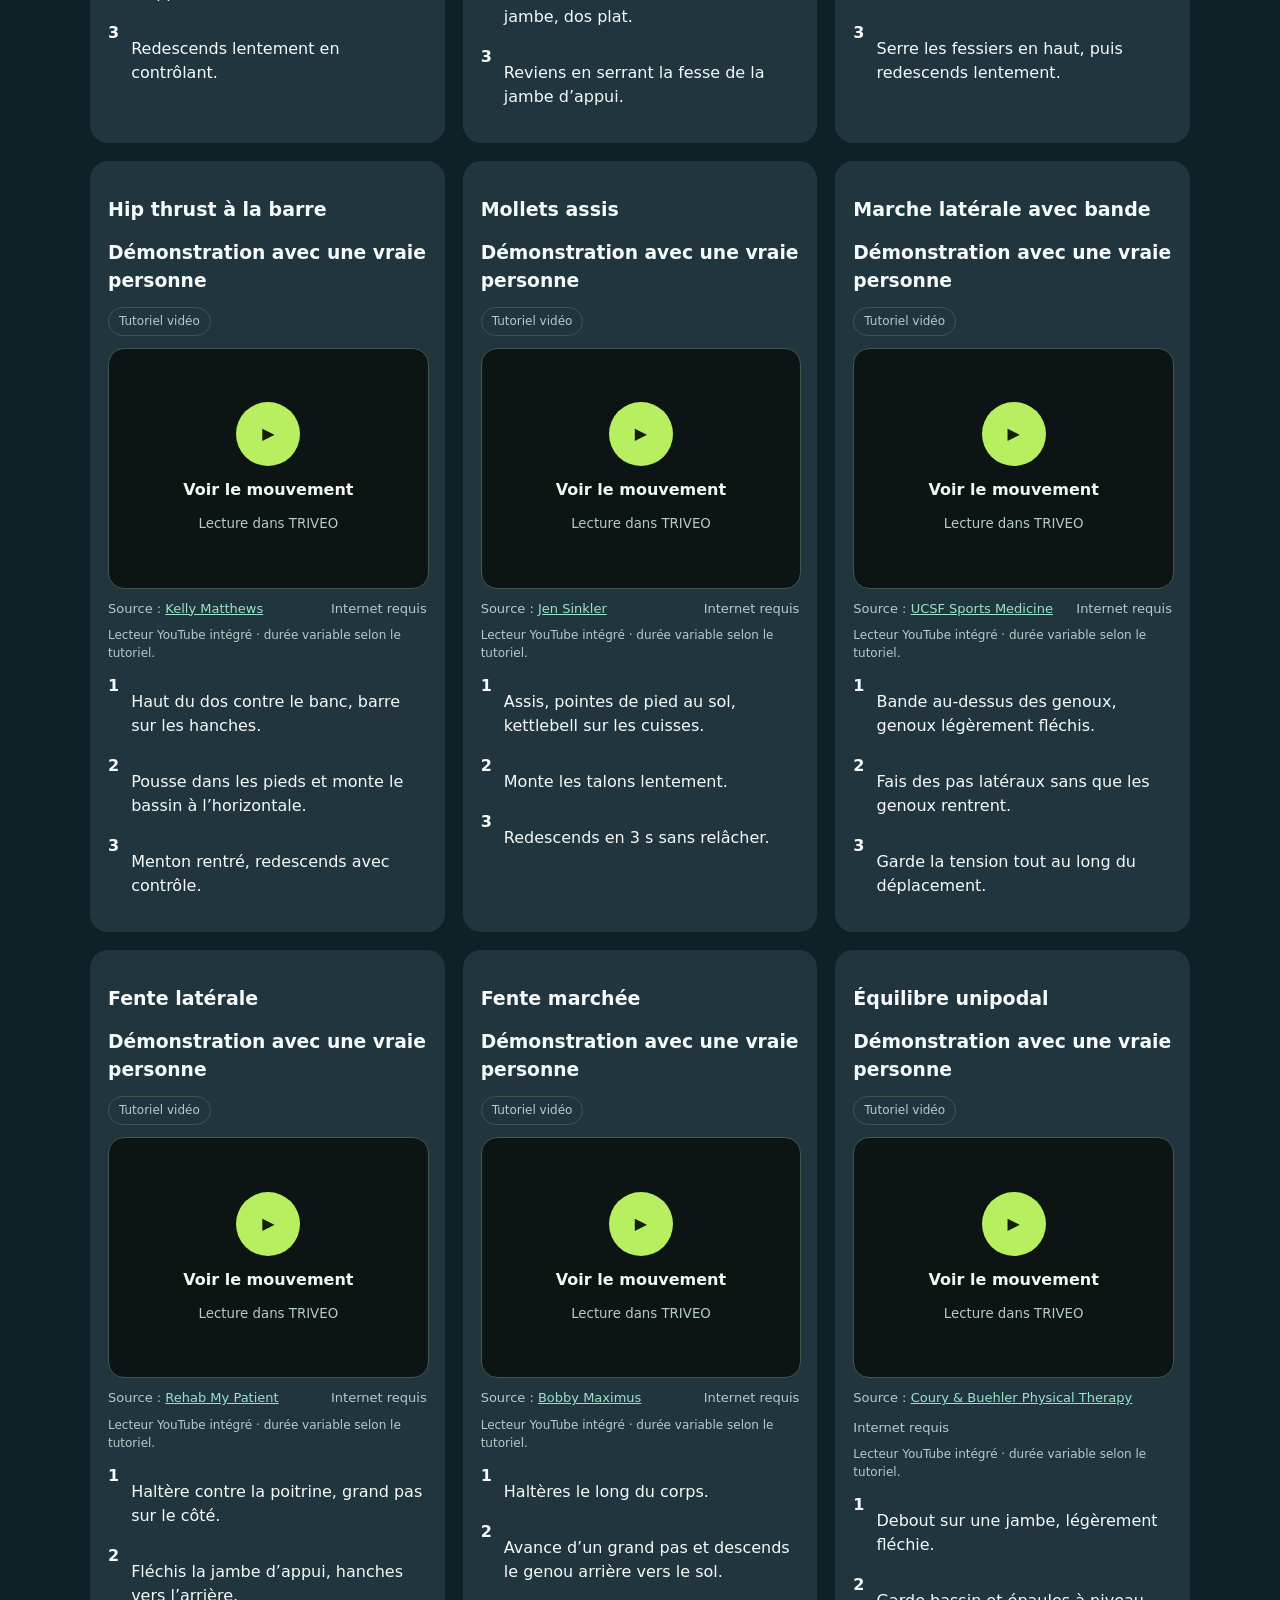
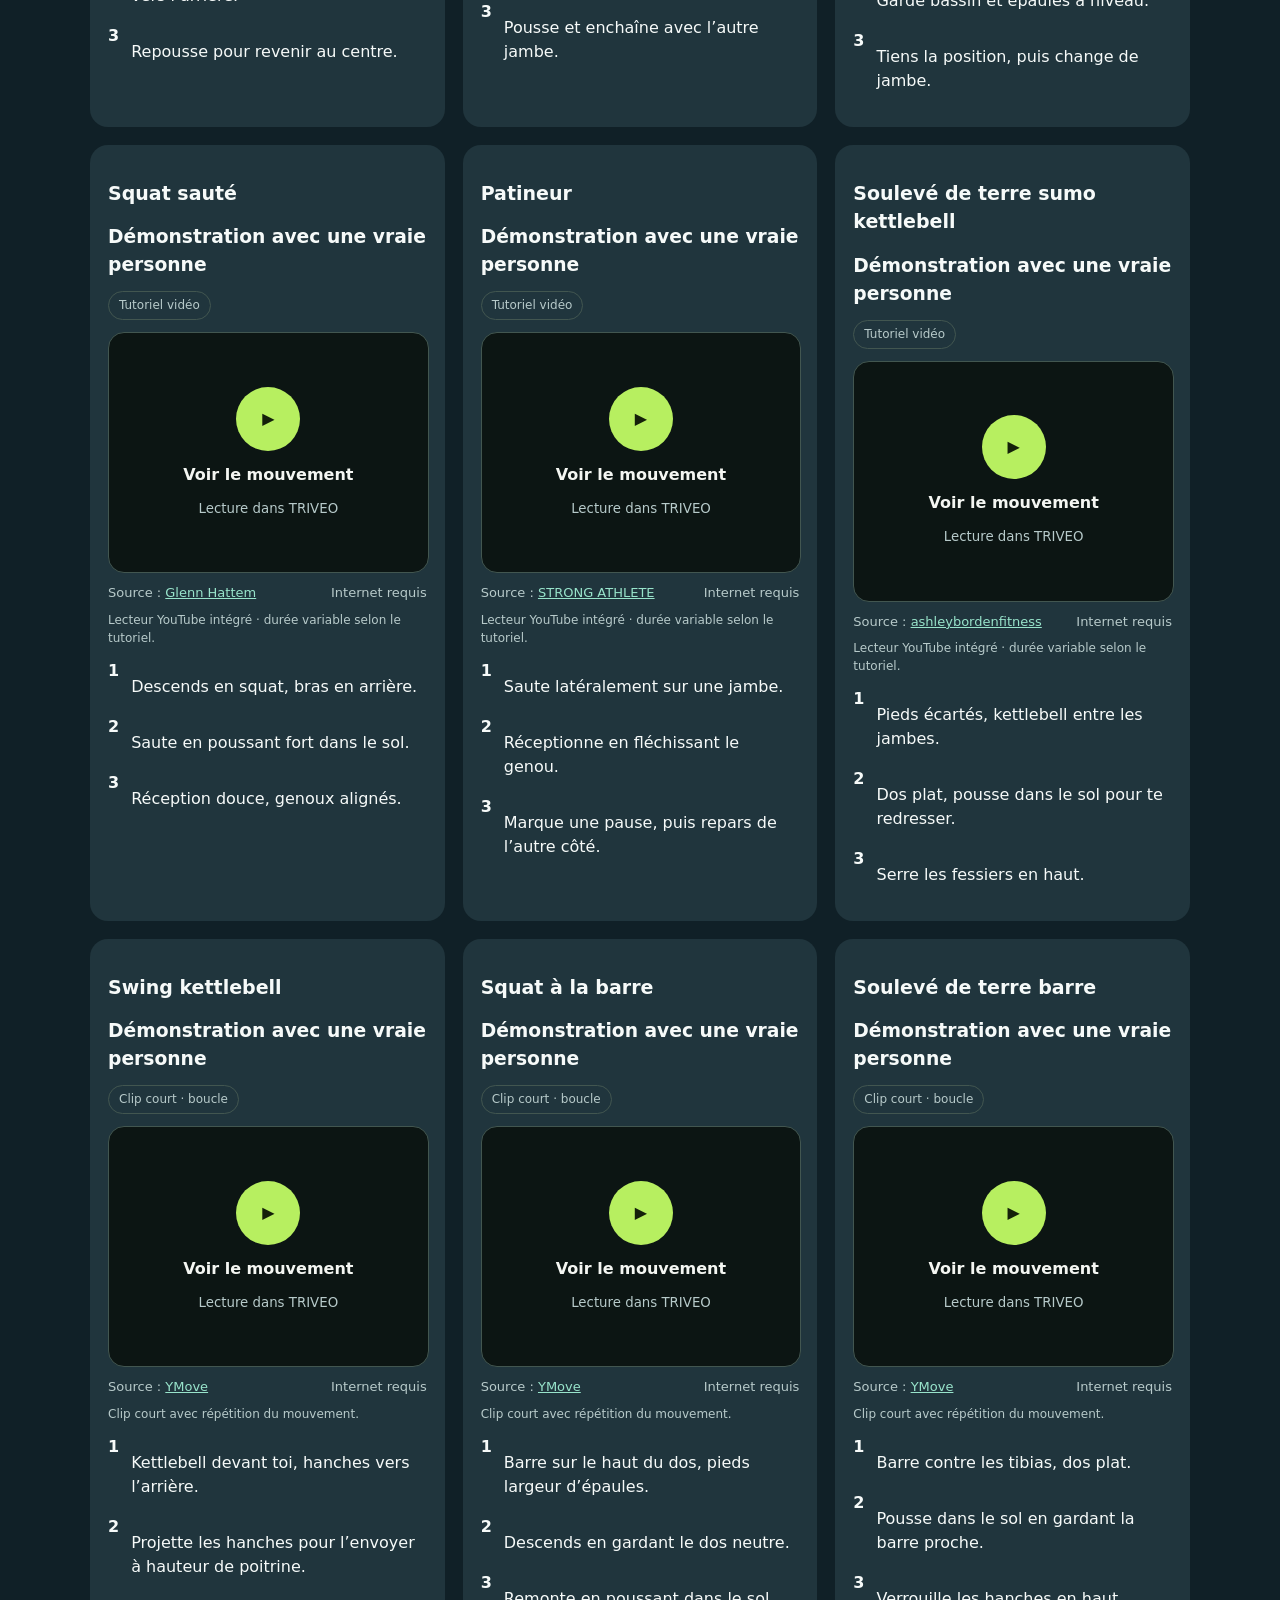
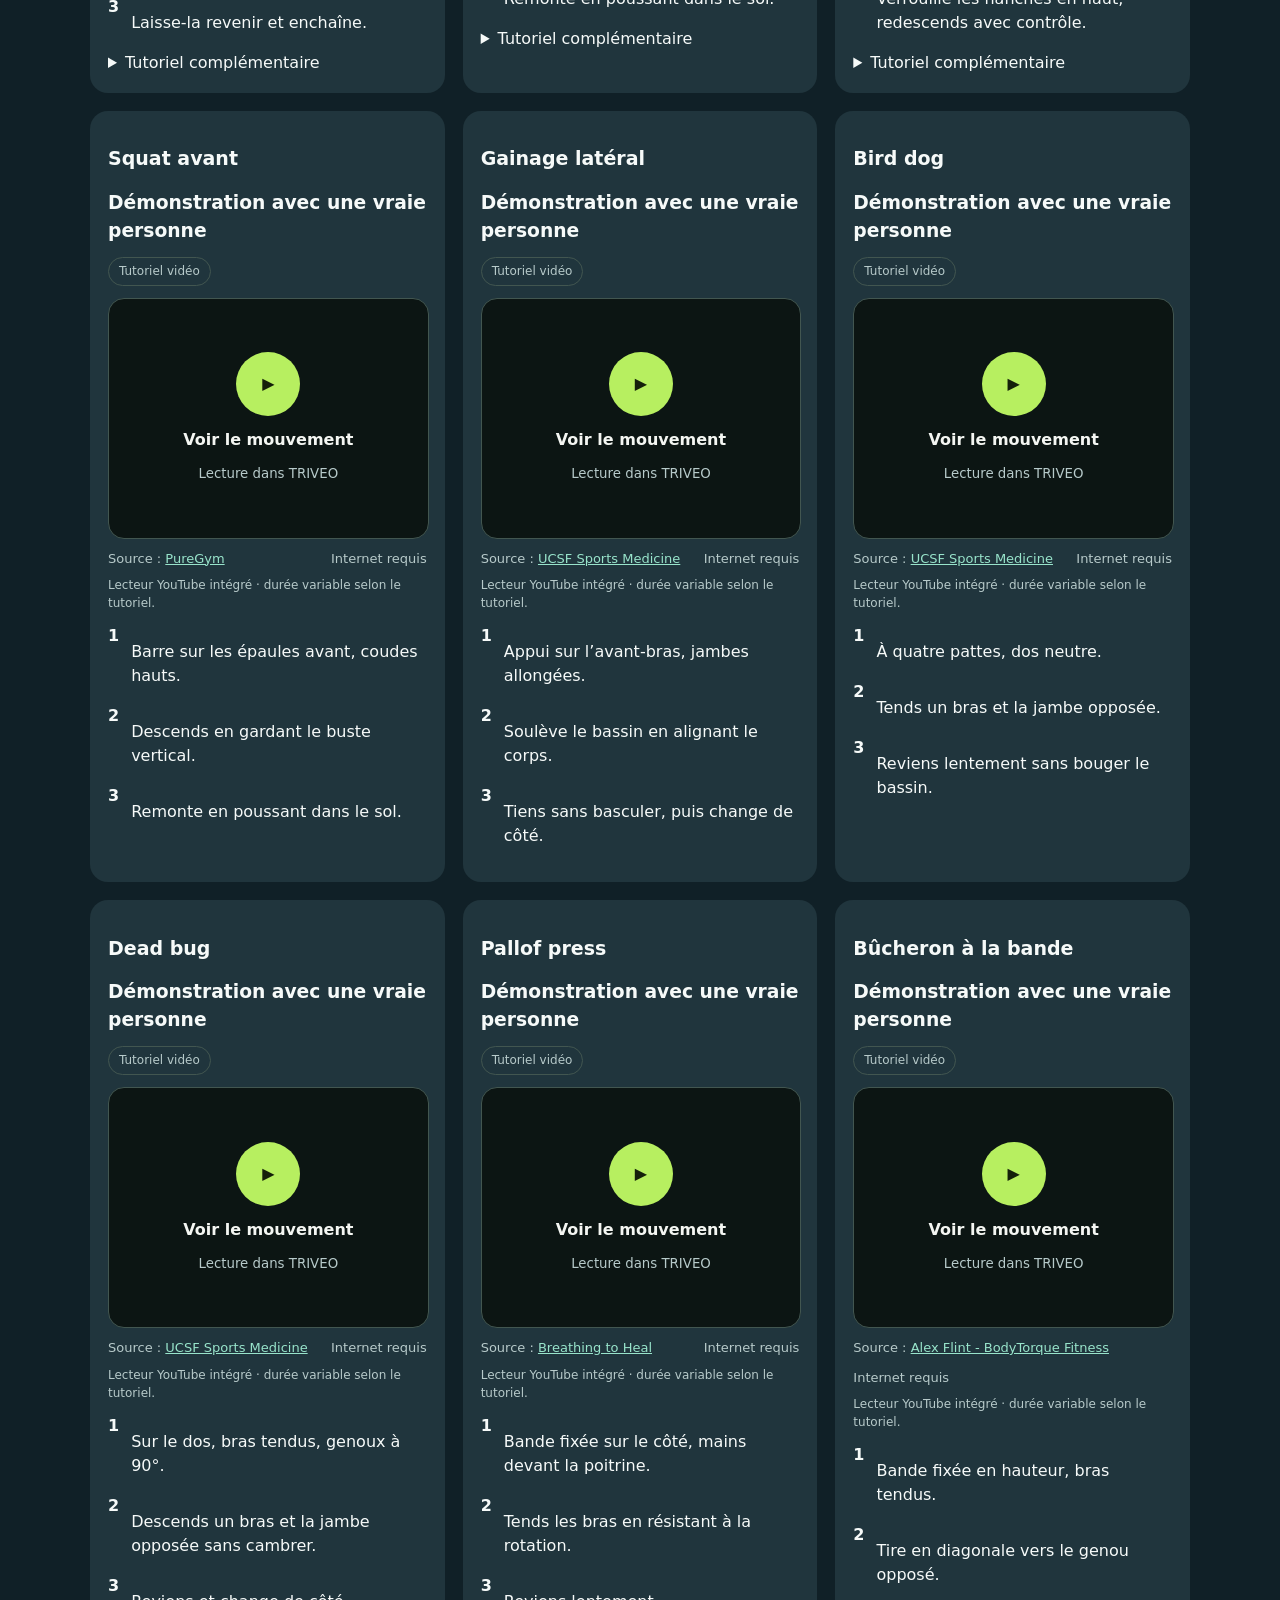
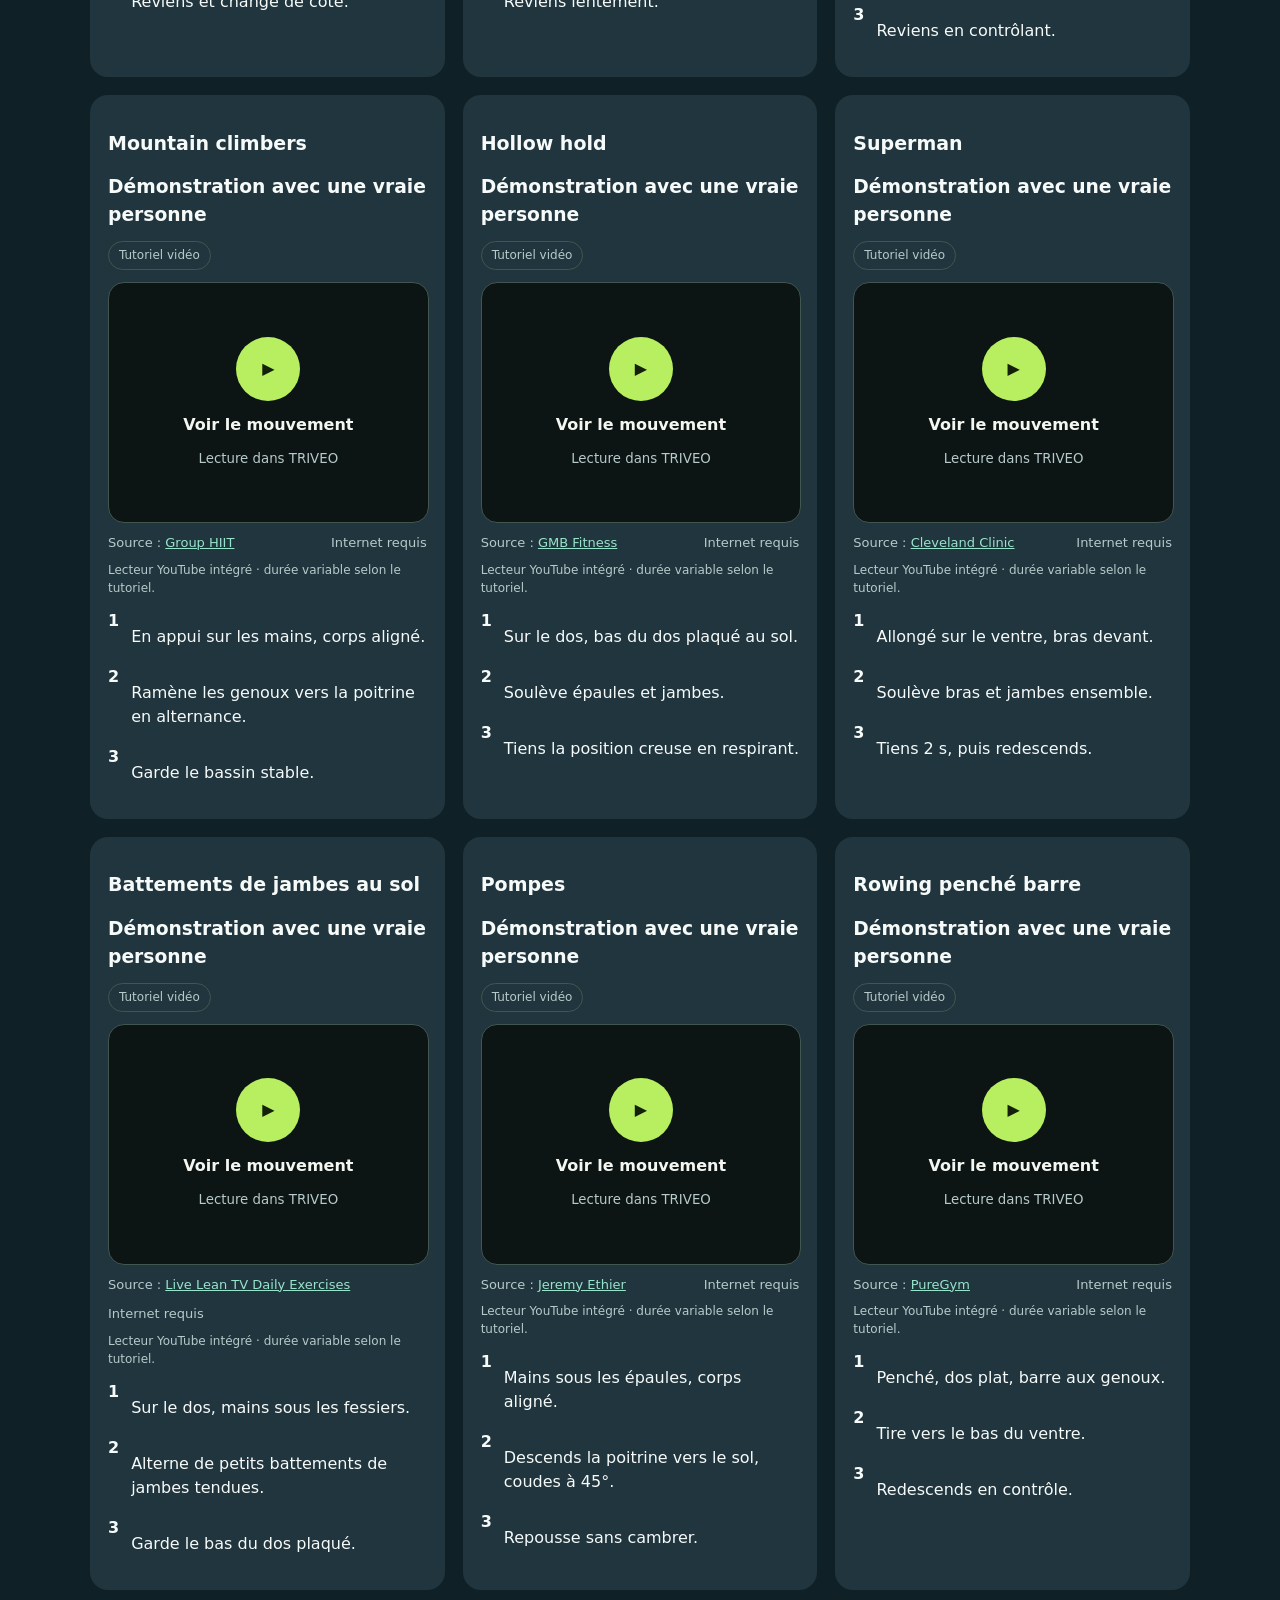
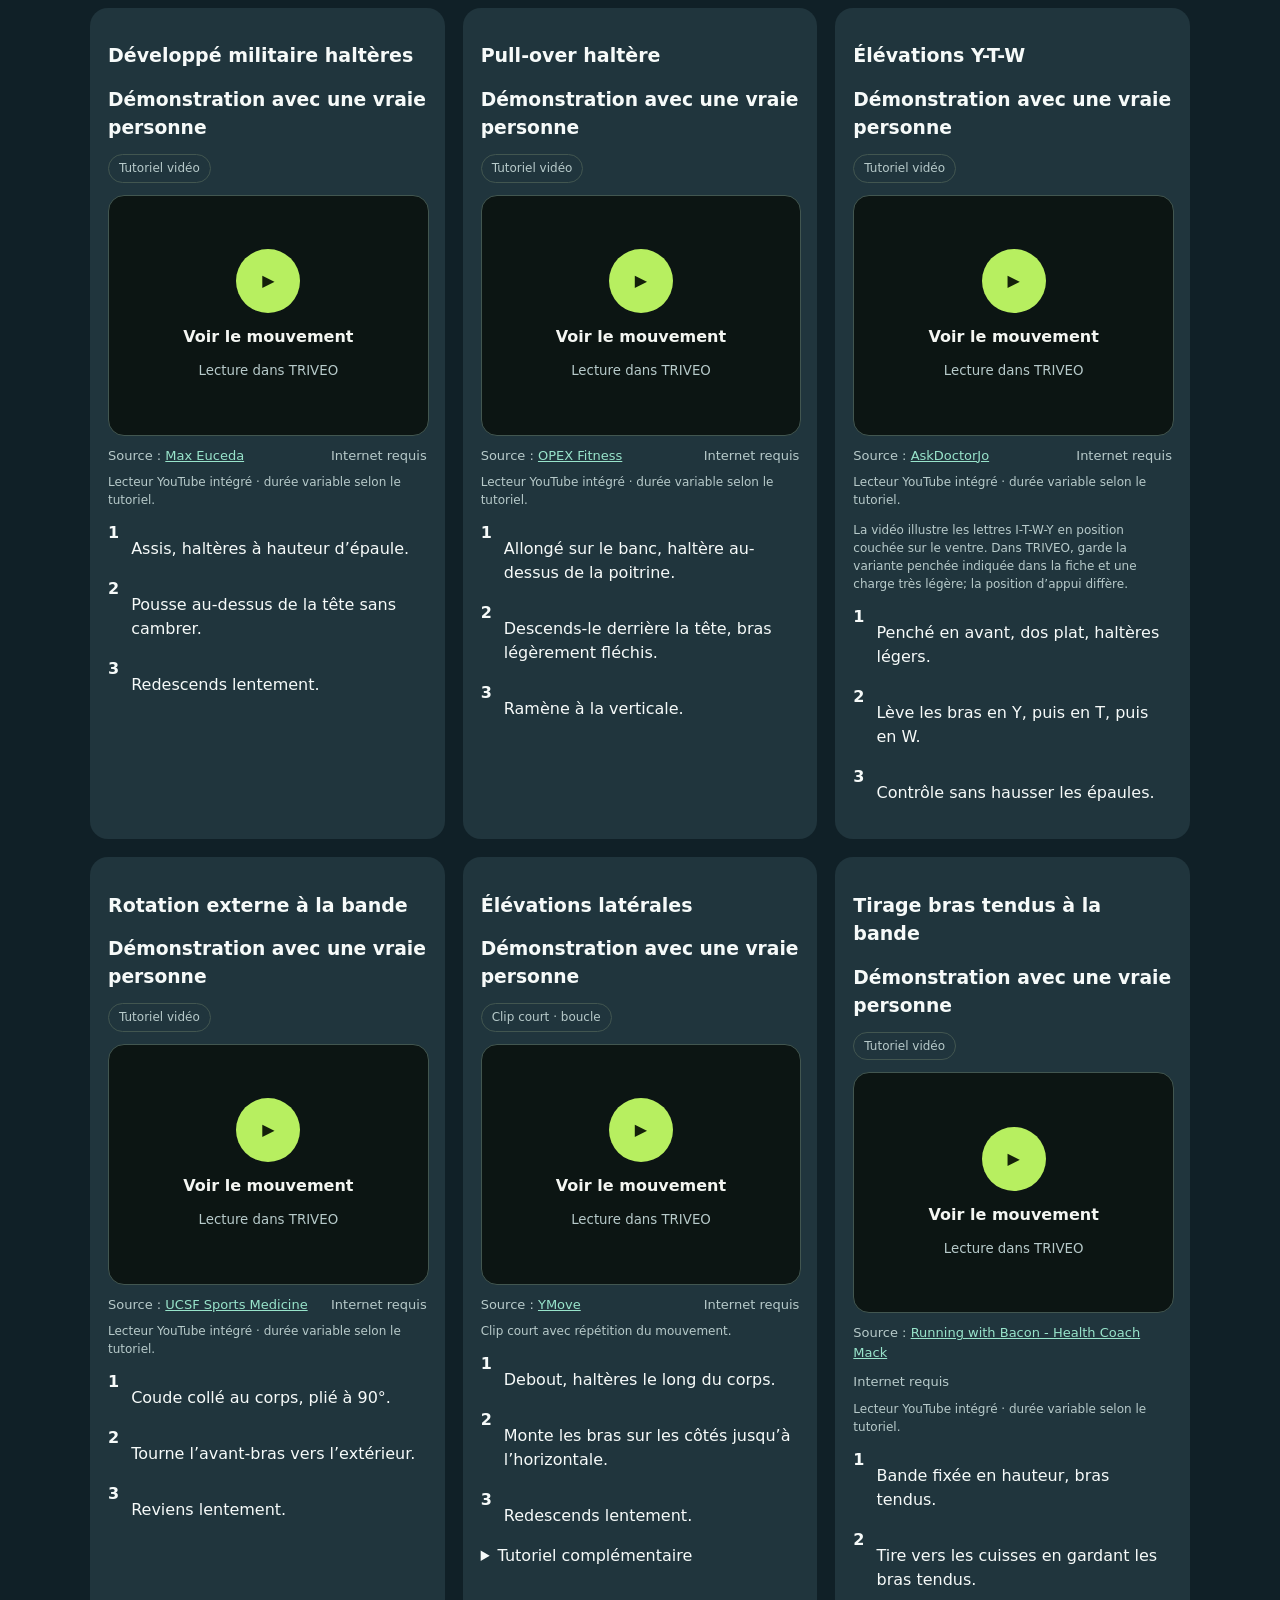
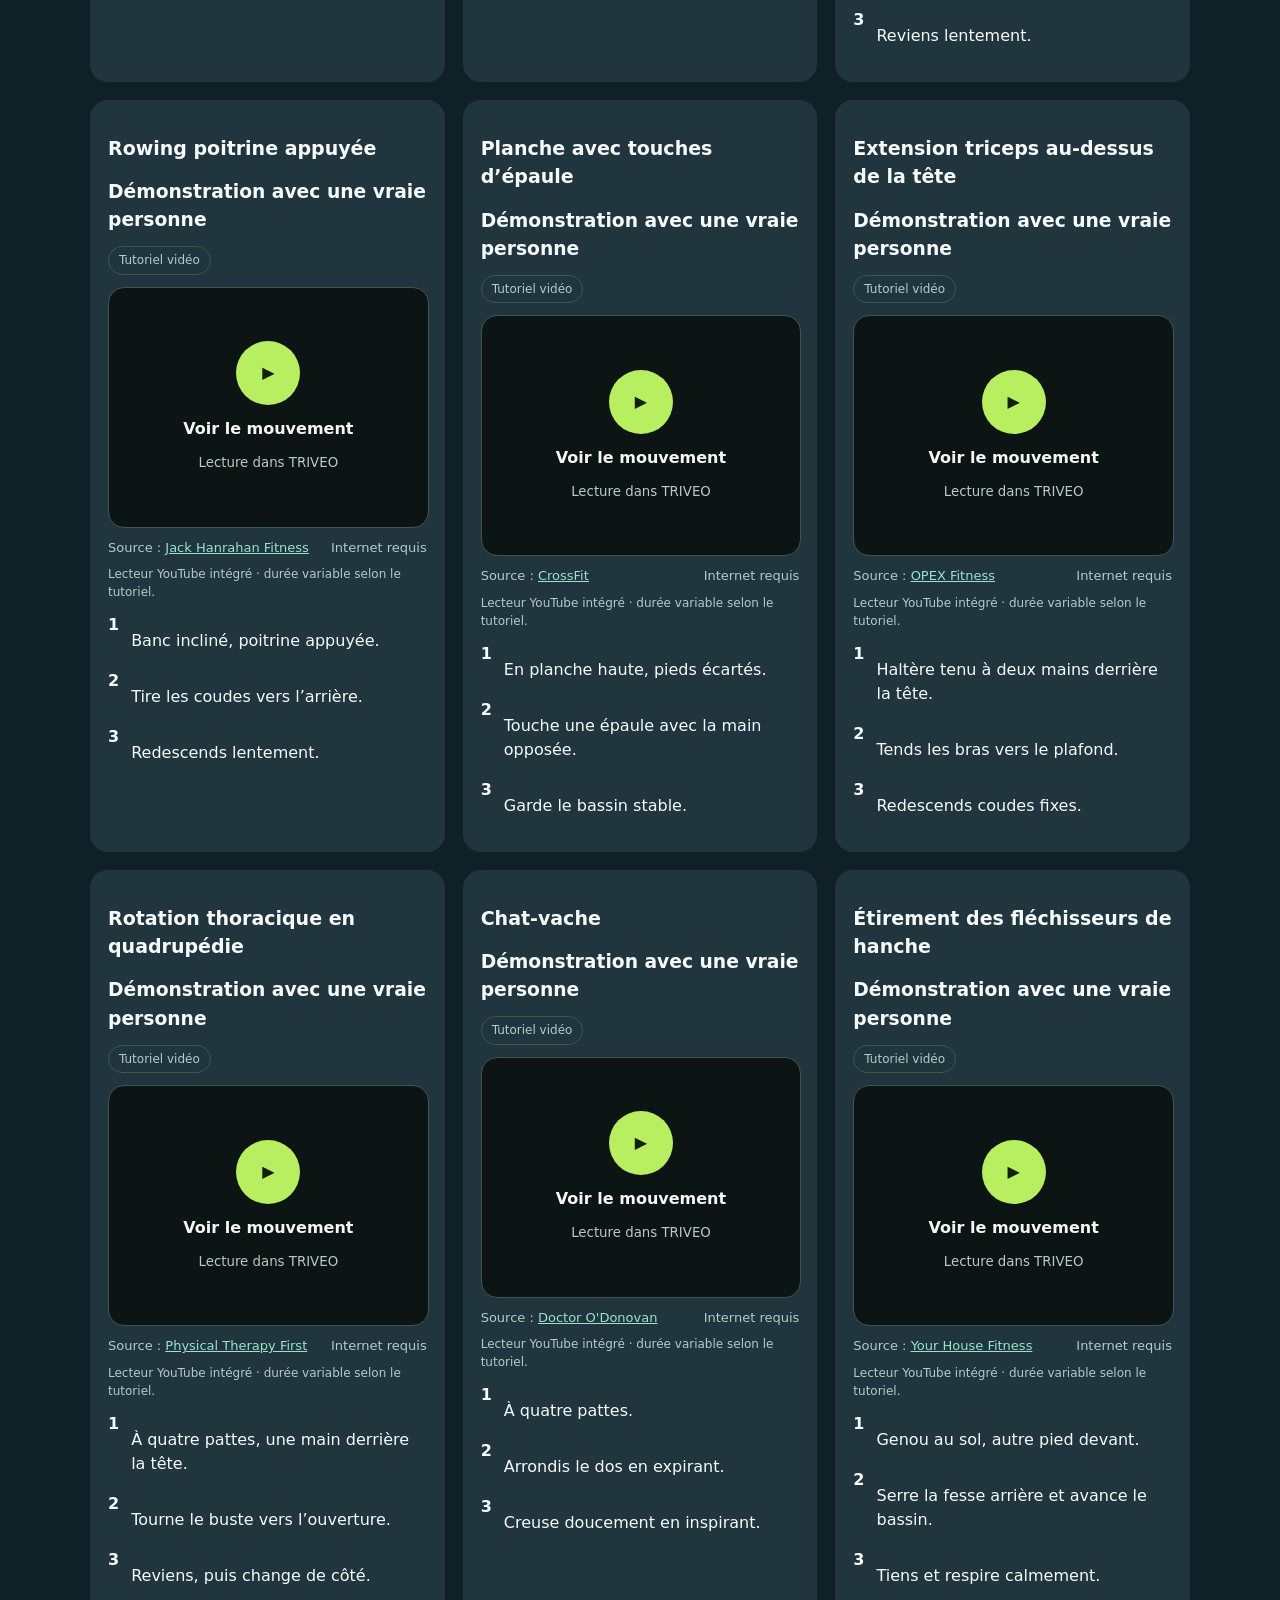
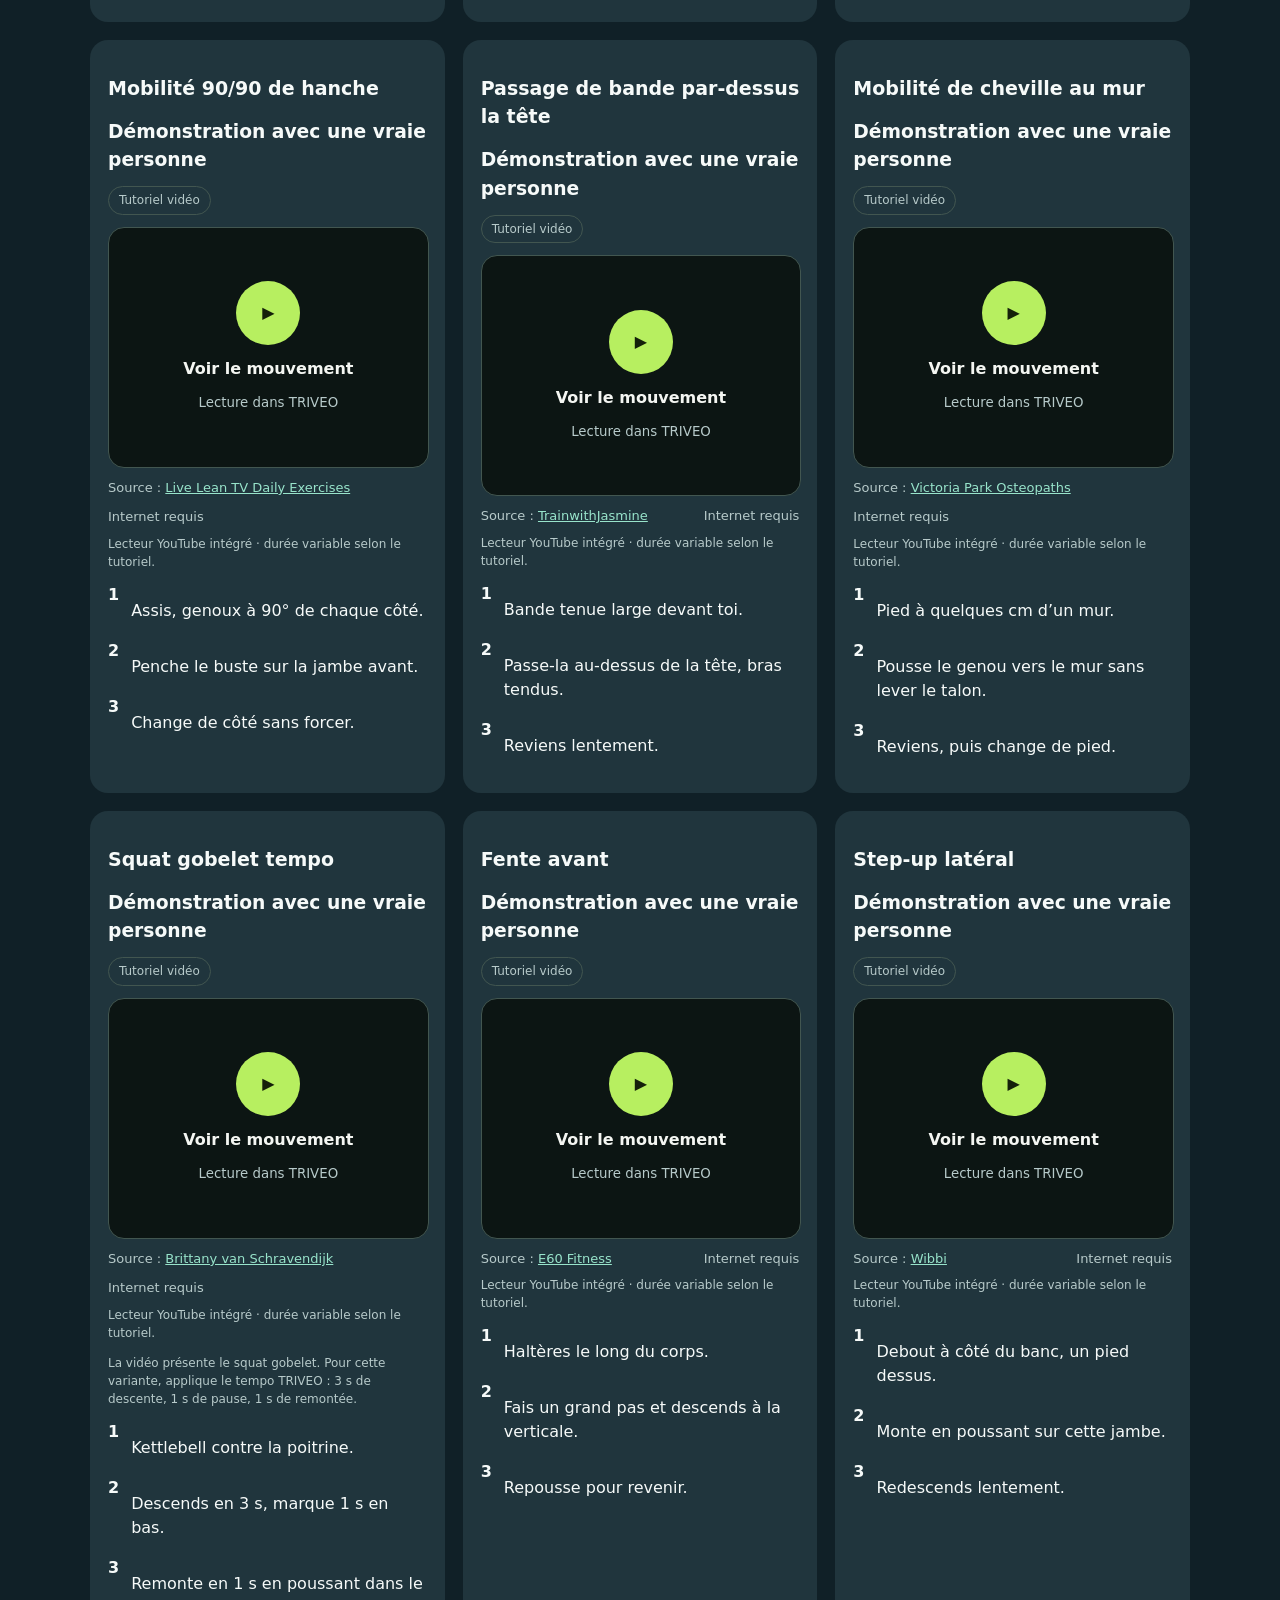
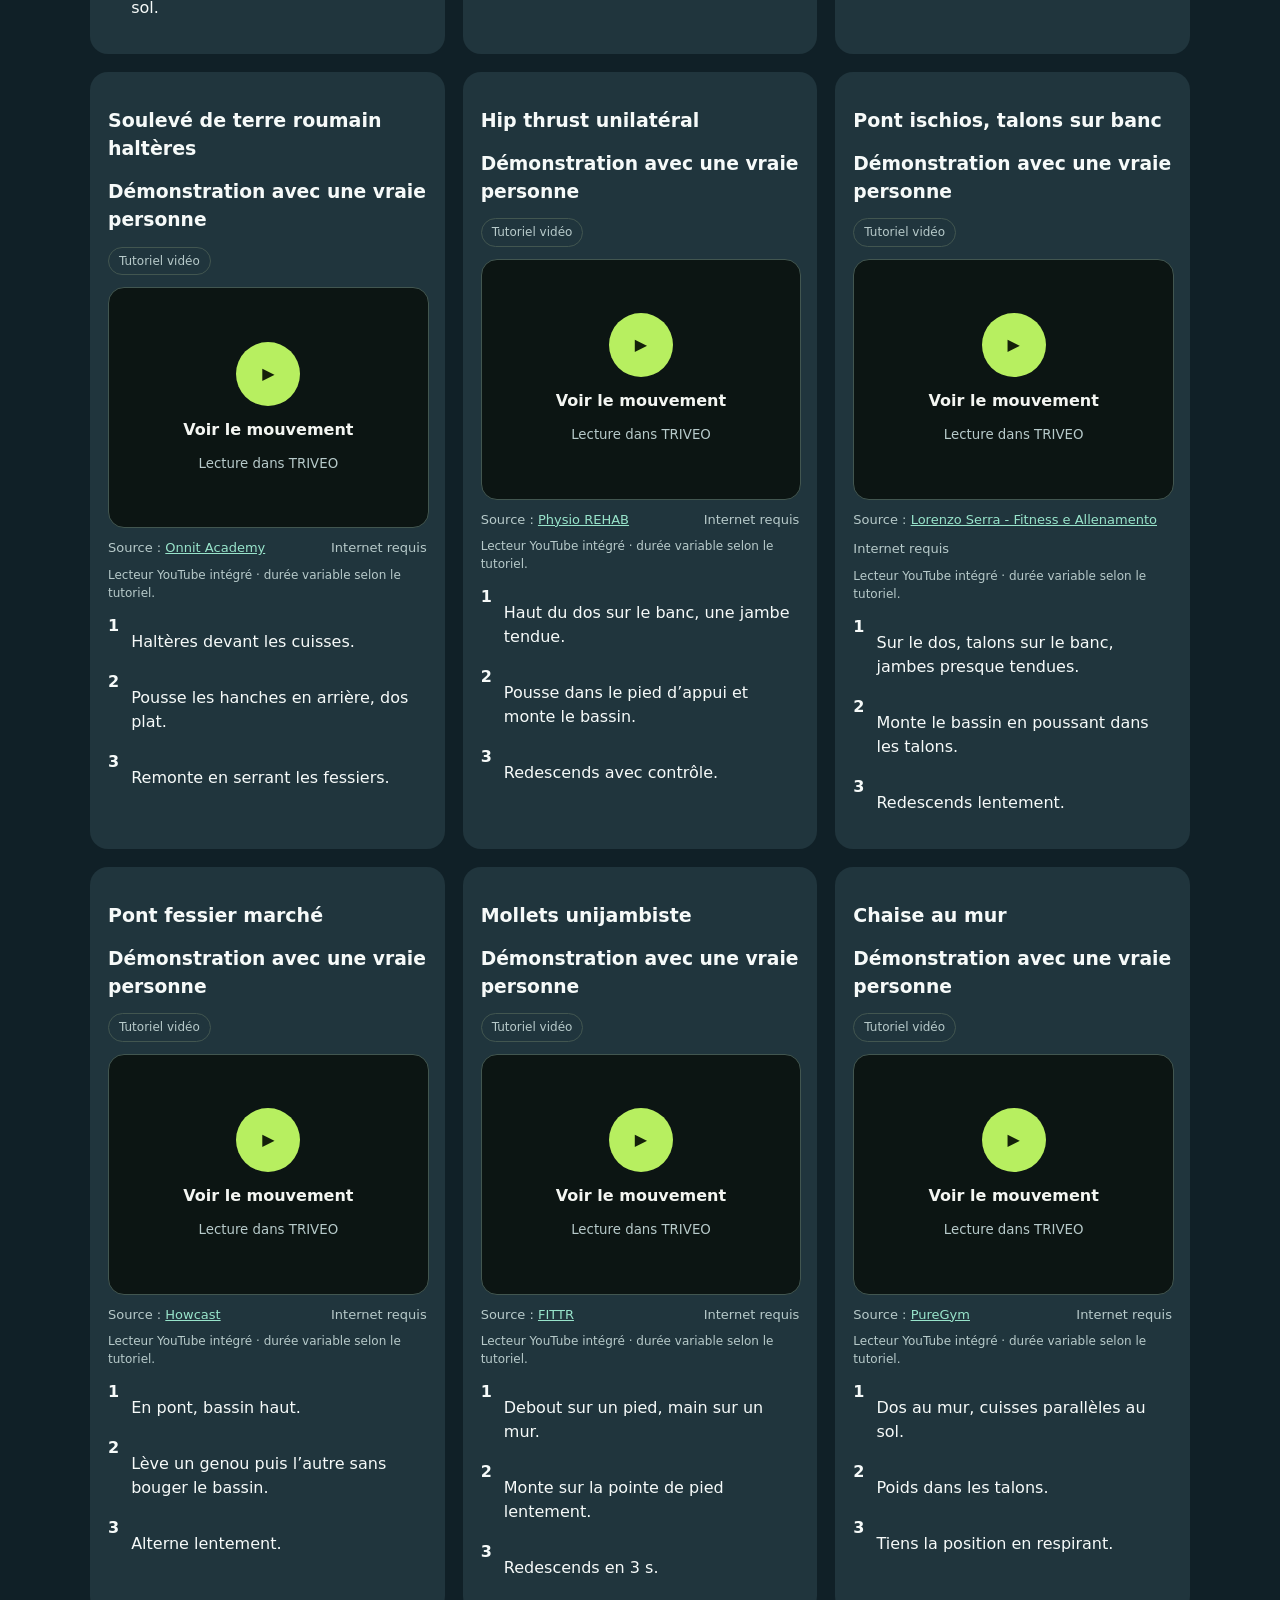
==== commit b2ec9915: "Show play symbol in the standalone unified movement catalog" ====
--- a/movement-preview.html
+++ b/movement-preview.html
@@ -7,7 +7,7 @@
 .movement-stage>.demo-video,.movement-stage>video{display:block;width:100%;height:100%;position:absolute;inset:0;aspect-ratio:auto;border:0;border-radius:0;object-fit:contain;background:#0c1513}
 .movement-info{display:flex;justify-content:space-between;align-items:center;gap:10px;flex-wrap:wrap;margin-top:10px}.movement-info p{margin:0}.movement-source{font-size:13px}.movement-note{margin-top:8px;font-size:12px;color:var(--mu,#b7caca)}.movement-actions{display:flex;gap:8px;flex-wrap:wrap;margin-top:10px}.movement-actions[hidden]{display:none}.movement-status:empty{display:none}.movement-status{margin-top:10px}
 
-</style></head><body><main><a href="./">← TRIVEO</a><h1>Tous les mouvements avec de vraies personnes</h1><p>81 exercices · 5 clips courts et 76 lecteurs YouTube intégrés. Internet requis. Les tutoriels peuvent être plus longs.</p><label>Rechercher un exercice <input id="search" type="search" placeholder="Planche, pont, fente…"></label><div class="grid" id="grid"></div><p>Clips courts : <a href="https://ymove.app/free-exercise-videos">YMove</a> · <a href="https://github.com/ymove-app/exercise-api/blob/81c4c84c66ddbcf96731e74b14c55c267ab04cc3/free-videos/README.md">Licence</a>. Autres vidéos diffusées via le lecteur officiel de leur auteur.</p></main><script>const D={chk:{}},T="2026-11-14";const esc=x=>String(x).replace(/[&<>"']/g,c=>({"&":"&amp;","<":"&lt;",">":"&gt;","\"":"&quot;","'":"&#39;"}[c]||c));const I=()=>"";const E={
+</style></head><body><main><a href="./">← TRIVEO</a><h1>Tous les mouvements avec de vraies personnes</h1><p>81 exercices · 5 clips courts et 76 lecteurs YouTube intégrés. Internet requis. Les tutoriels peuvent être plus longs.</p><label>Rechercher un exercice <input id="search" type="search" placeholder="Planche, pont, fente…"></label><div class="grid" id="grid"></div><p>Clips courts : <a href="https://ymove.app/free-exercise-videos">YMove</a> · <a href="https://github.com/ymove-app/exercise-api/blob/81c4c84c66ddbcf96731e74b14c55c267ab04cc3/free-videos/README.md">Licence</a>. Autres vidéos diffusées via le lecteur officiel de leur auteur.</p></main><script>const D={chk:{}},T="2026-11-14";const esc=x=>String(x).replace(/[&<>"']/g,c=>({"&":"&amp;","<":"&lt;",">":"&gt;","\"":"&quot;","'":"&#39;"}[c]||c));const I=()=>"▶";const E={
 sq:{n:"Squat gobelet",eq:"Kettlebell",m:"Quadriceps, fessiers",tg:["Course","Vélo"],lv:"Débutant",l:35,st:["Kettlebell contre la poitrine, pieds largeur d’épaules.","Descends en poussant les hanches vers l’arrière, dos neutre.","Remonte en poussant dans le sol."],er:["Genoux qui rentrent","Talons qui décollent","Dos arrondi"],b:"Base de force des jambes pour la course et la puissance au pédalage.",ez:"Squat au poids du corps sur banc",hd:"Squat avec pause de 2 s"},
 rdl:{n:"Soulevé de terre roumain",eq:"Barre + disques",m:"Ischios, fessiers, dos",tg:["Course","Vélo"],lv:"Intermédiaire",l:55,st:["Barre devant les cuisses, genoux légèrement fléchis.","Pousse les hanches vers l’arrière, barre près des jambes.","Remonte en serrant les fessiers."],er:["Dos arrondi","Barre loin du corps","Genoux trop fléchis"],b:"Chaîne postérieure : propulsion en course, puissance sur le vélo.",ez:"Avec haltères légers",hd:"Unijambiste avec haltère"},
 fa:{n:"Fente arrière",eq:"Haltères",m:"Quadriceps, fessiers, stabilité",tg:["Course"],lv:"Intermédiaire",l:20,st:["Haltères le long du corps, buste droit.","Recule un pied, descends le genou arrière vers le sol.","Reviens en poussant sur la jambe avant."],er:["Genou avant qui rentre","Bassin qui bascule","Pas trop court"],b:"Stabilité unilatérale et contrôle du bassin en course.",ez:"Fente sans charge",hd:"Pied avant surélevé"},
